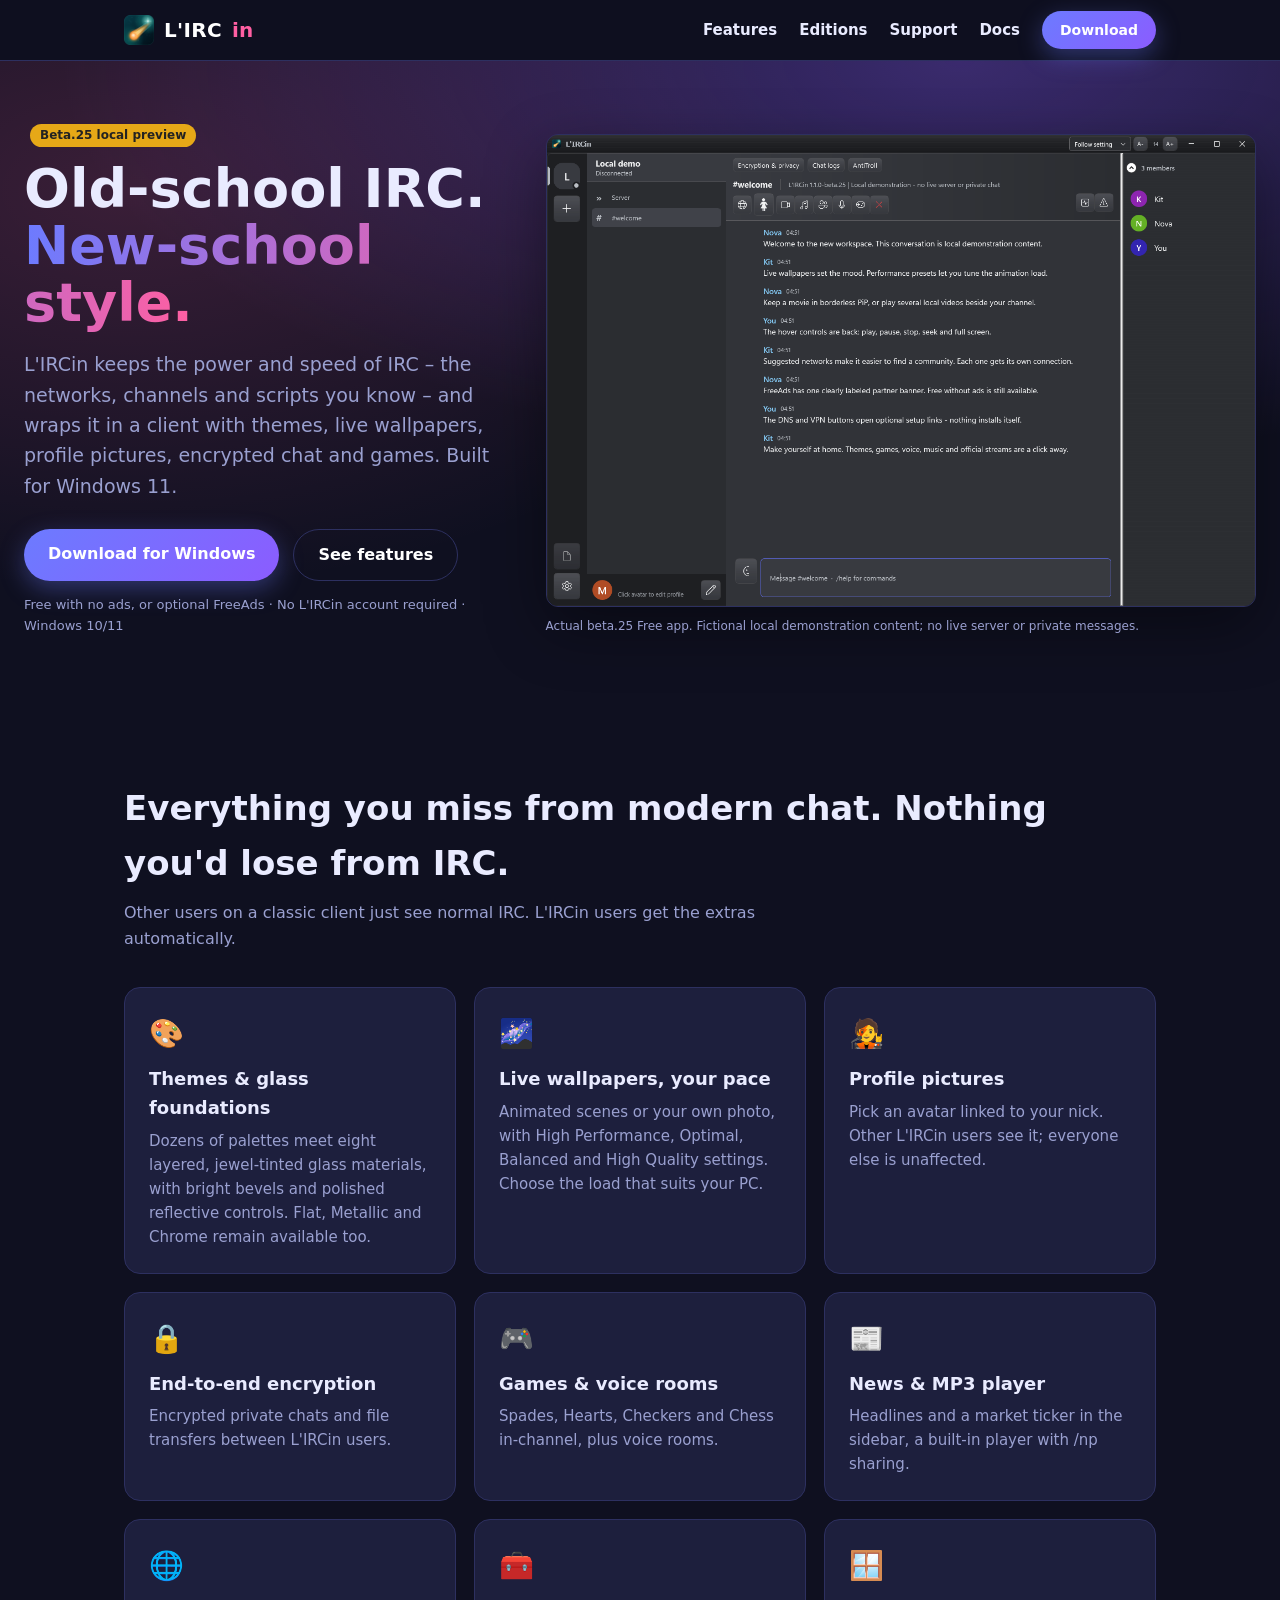
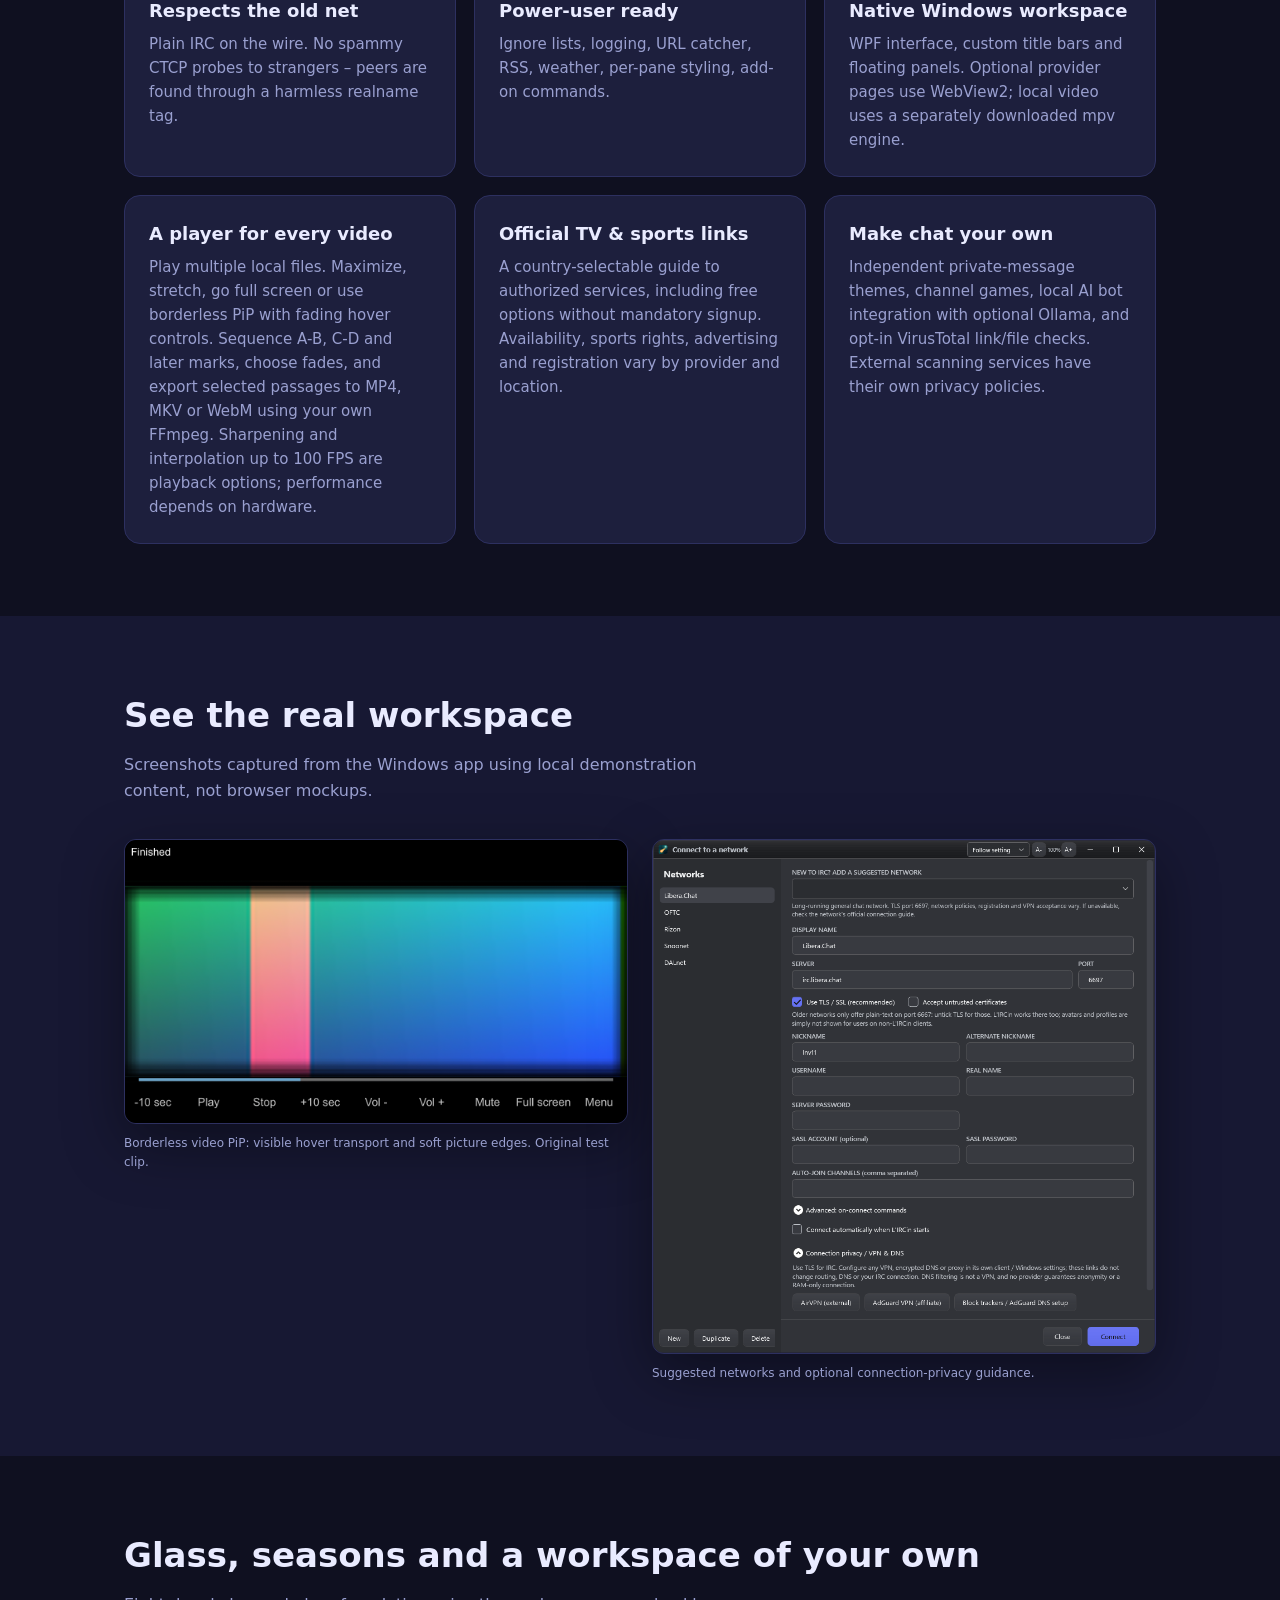
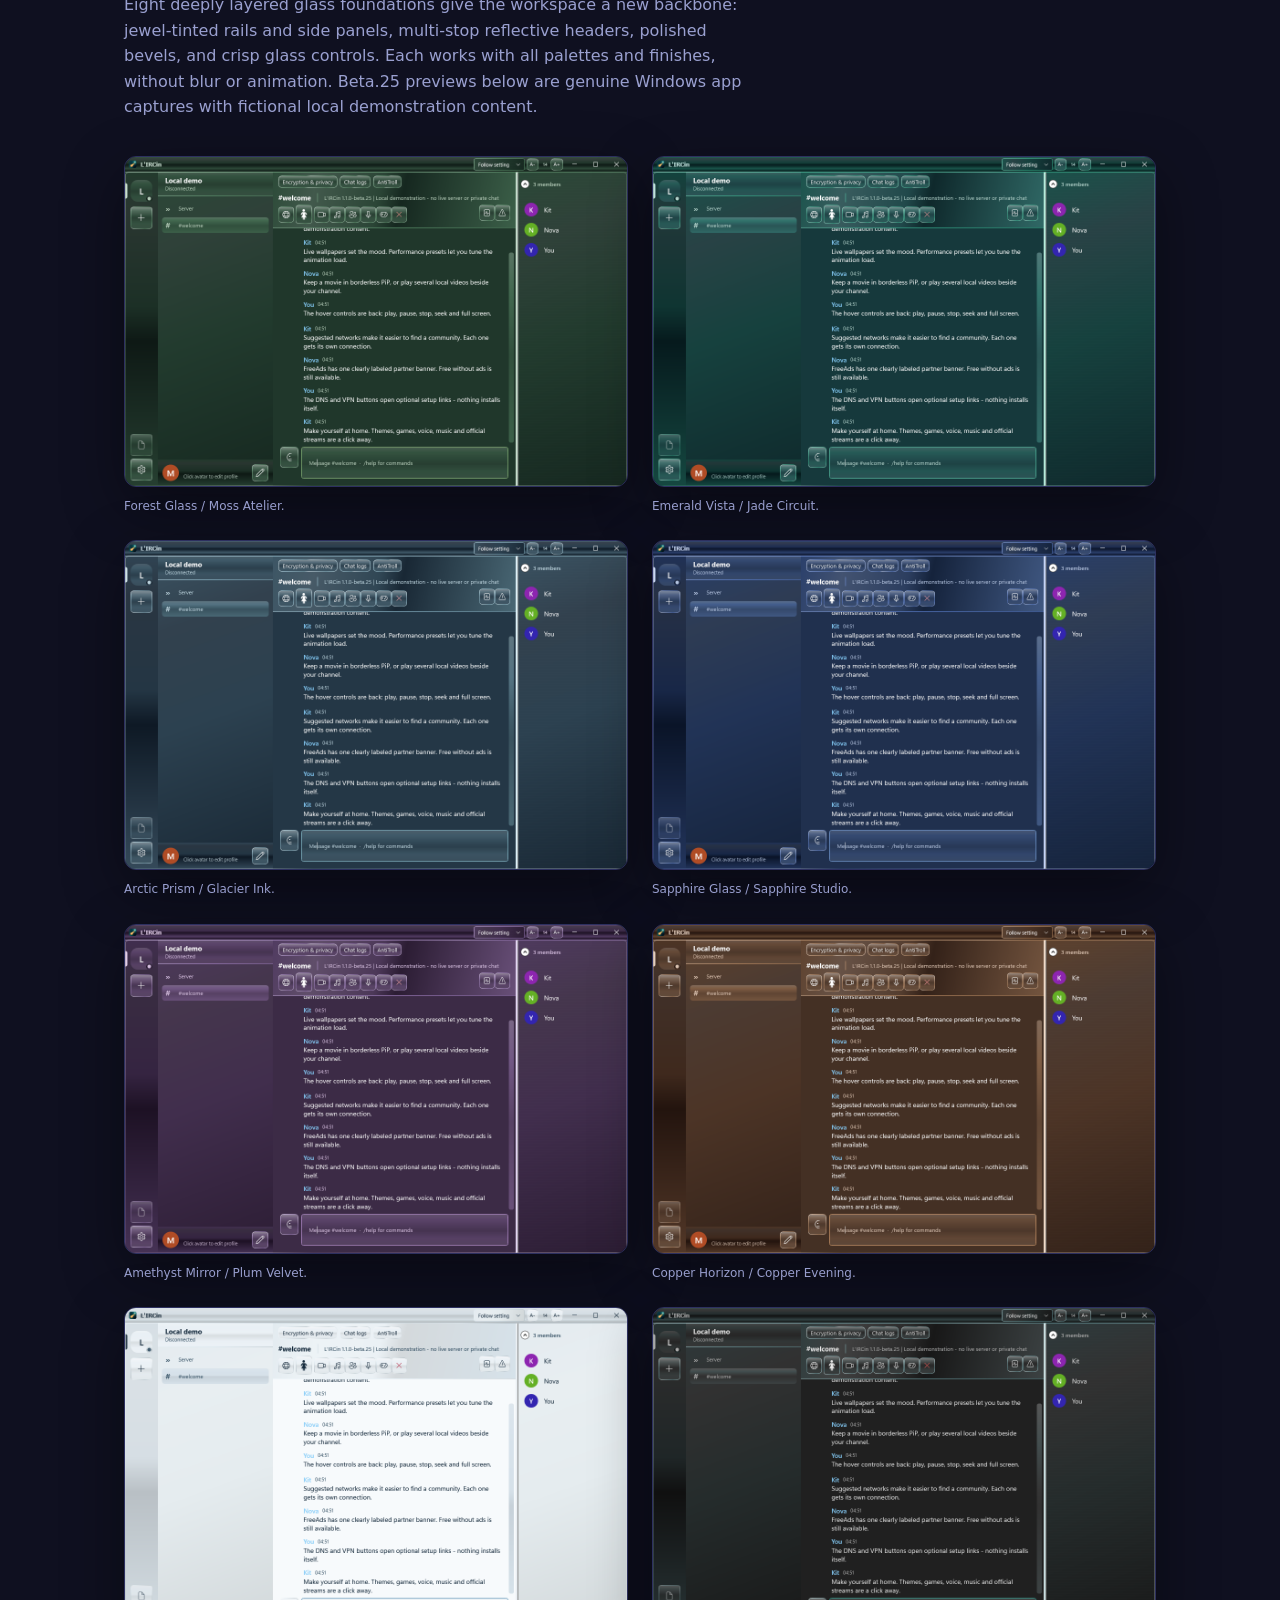
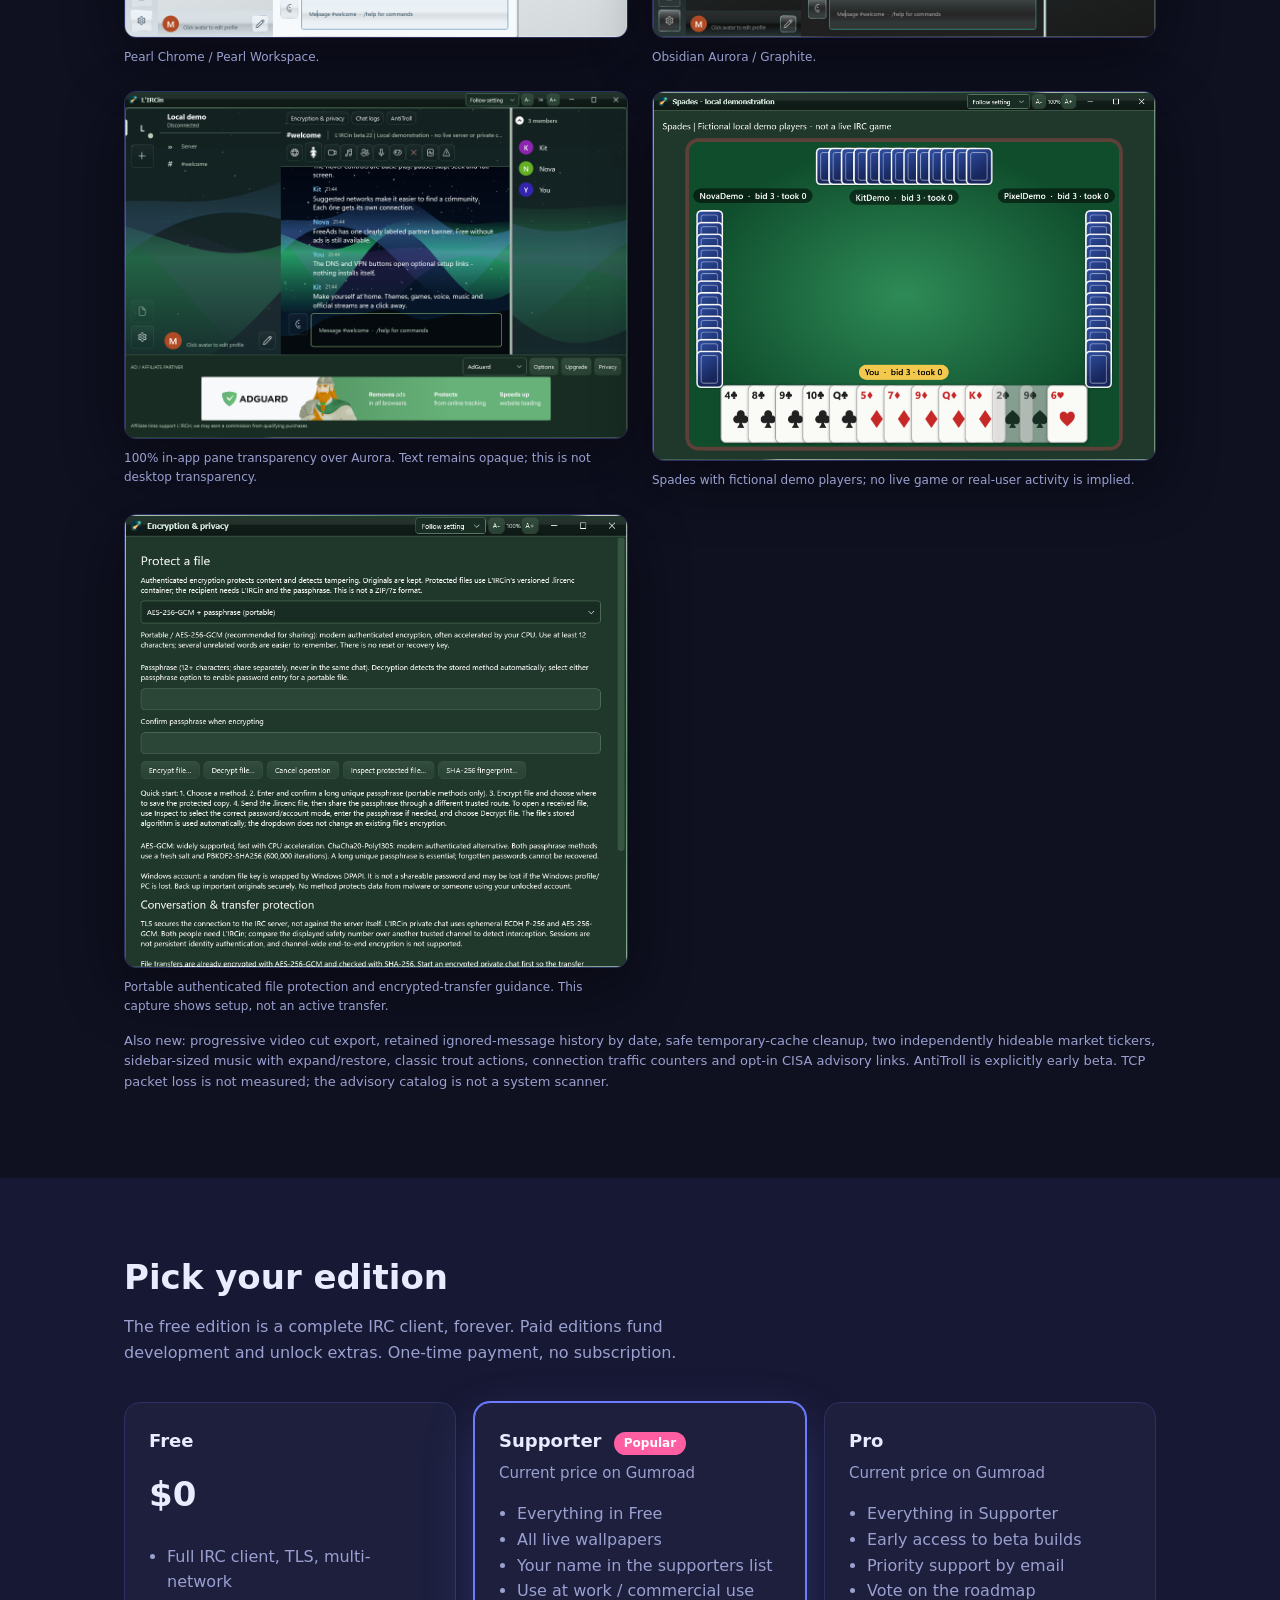
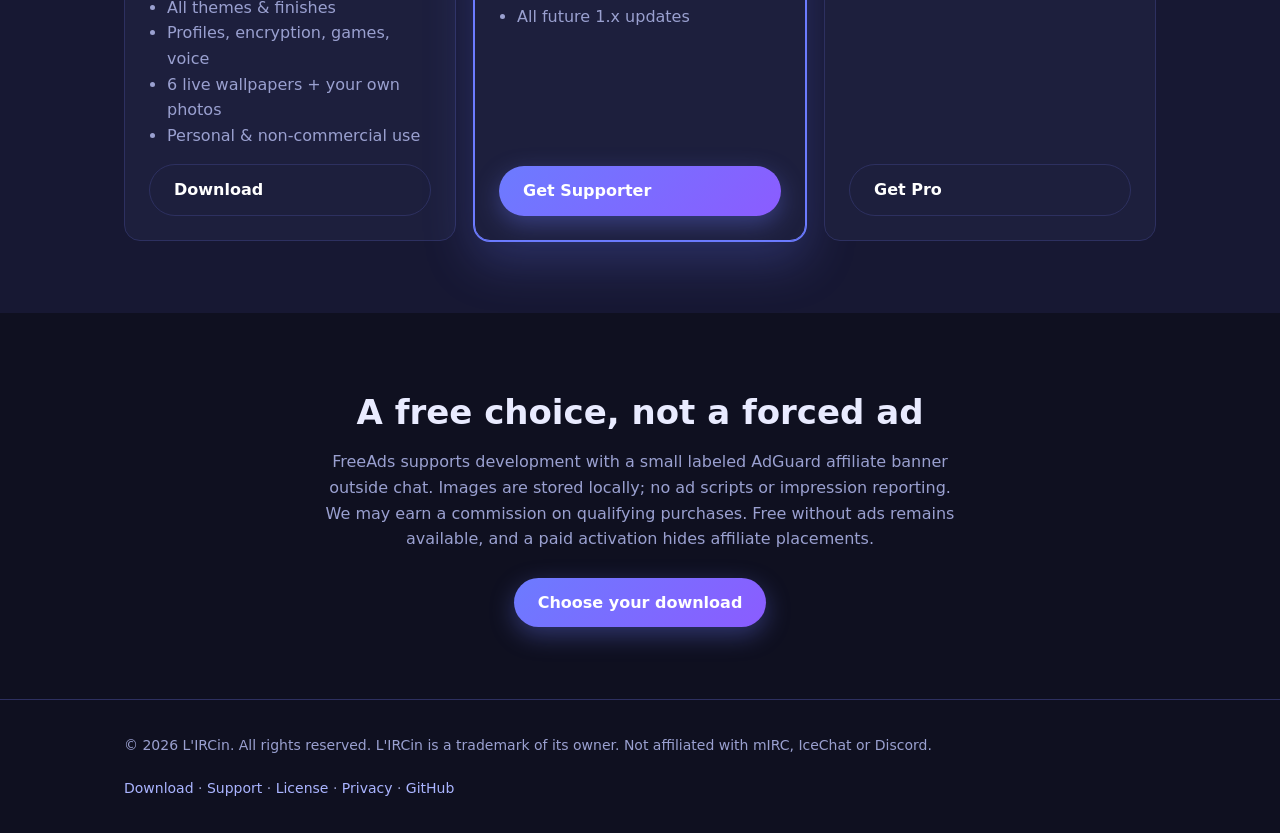
==== index.html @ 7223e853 "Refresh LIRCin website for beta.25 Co-authored-by: Copilot App <223556219+Copilot@users.noreply.gith" ====
<!doctype html><html lang="en"><head><meta charset="utf-8"><meta name="viewport" content="width=device-width,initial-scale=1">
<title>L'IRCin – The IRC client that feels like 2026</title>
<meta name="description" content="L'IRCin is a modern Windows IRC client: themes, live wallpapers, profile pictures, encrypted chat and games – still speaks classic IRC.">
<link rel="icon" href="favicon.ico"><link rel="stylesheet" href="assets/style.css"><script src="assets/config.js"></script></head><body>
<header class="hero"><div class="wrap"><div>
<span class="pill beta">Beta.25 local preview</span>
<h1 style="margin-top:14px">Old-school IRC.<br><em>New-school style.</em></h1>
<p class="lead">L'IRCin keeps the power and speed of IRC – the networks, channels and scripts you know – and wraps it in a client with themes, live wallpapers, profile pictures, encrypted chat and games. Built for Windows 11.</p>
<div class="row"><a class="btn" href="download.html">Download for Windows</a><a class="btn alt" href="#features">See features</a></div>
<p class="note">Free with no ads, or optional FreeAds · No L'IRCin account required · Windows 10/11</p></div>
<figure class="showcase"><a href="assets/screenshots/glass-beta25/workspace.png"><img src="assets/screenshots/glass-beta25/workspace.png" alt="Actual beta.25 L'IRCin window with the Forest Glass foundation and fictional local demonstration chat" width="1280" height="850"></a><figcaption>Actual beta.25 Free app. Fictional local demonstration content; no live server or private messages.</figcaption></figure></div></header>

<section id="features"><div class="wrap"><h2>Everything you miss from modern chat. Nothing you'd lose from IRC.</h2>
<p class="sub">Other users on a classic client just see normal IRC. L'IRCin users get the extras automatically.</p>
<div class="grid">
<div class="card"><div class="ic">🎨</div><h3>Themes &amp; glass foundations</h3><p>Dozens of palettes meet eight layered, jewel-tinted glass materials, with bright bevels and polished reflective controls. Flat, Metallic and Chrome remain available too.</p></div>
<div class="card"><div class="ic">🌌</div><h3>Live wallpapers, your pace</h3><p>Animated scenes or your own photo, with High Performance, Optimal, Balanced and High Quality settings. Choose the load that suits your PC.</p></div>
<div class="card"><div class="ic">🧑‍🎤</div><h3>Profile pictures</h3><p>Pick an avatar linked to your nick. Other L'IRCin users see it; everyone else is unaffected.</p></div>
<div class="card"><div class="ic">🔒</div><h3>End-to-end encryption</h3><p>Encrypted private chats and file transfers between L'IRCin users.</p></div>
<div class="card"><div class="ic">🎮</div><h3>Games &amp; voice rooms</h3><p>Spades, Hearts, Checkers and Chess in-channel, plus voice rooms.</p></div>
<div class="card"><div class="ic">📰</div><h3>News &amp; MP3 player</h3><p>Headlines and a market ticker in the sidebar, a built-in player with /np sharing.</p></div>
<div class="card"><div class="ic">🌐</div><h3>Respects the old net</h3><p>Plain IRC on the wire. No spammy CTCP probes to strangers – peers are found through a harmless realname tag.</p></div>
<div class="card"><div class="ic">🧰</div><h3>Power-user ready</h3><p>Ignore lists, logging, URL catcher, RSS, weather, per-pane styling, add-on commands.</p></div>
<div class="card"><div class="ic">🪟</div><h3>Native Windows workspace</h3><p>WPF interface, custom title bars and floating panels. Optional provider pages use WebView2; local video uses a separately downloaded mpv engine.</p></div>
<div class="card"><h3>A player for every video</h3><p>Play multiple local files. Maximize, stretch, go full screen or use borderless PiP with fading hover controls. Sequence A-B, C-D and later marks, choose fades, and export selected passages to MP4, MKV or WebM using your own FFmpeg. Sharpening and interpolation up to 100 FPS are playback options; performance depends on hardware.</p></div>
<div class="card"><h3>Official TV &amp; sports links</h3><p>A country-selectable guide to authorized services, including free options without mandatory signup. Availability, sports rights, advertising and registration vary by provider and location.</p></div>
<div class="card"><h3>Make chat your own</h3><p>Independent private-message themes, channel games, local AI bot integration with optional Ollama, and opt-in VirusTotal link/file checks. External scanning services have their own privacy policies.</p></div></div></div></section>

<section class="alt"><div class="wrap"><h2>See the real workspace</h2><p class="sub">Screenshots captured from the Windows app using local demonstration content, not browser mockups.</p><div class="gallery">
<figure class="showcase"><a href="assets/screenshots/video-pip.png"><img src="assets/screenshots/video-pip.png" alt="Actual borderless video player with fading playback controls over an original test clip" loading="lazy"></a><figcaption>Borderless video PiP: visible hover transport and soft picture edges. Original test clip.</figcaption></figure>
<figure class="showcase"><a href="assets/screenshots/connections.png"><img src="assets/screenshots/connections.png" alt="Actual connection dialog with suggested IRC networks and optional VPN and DNS setup links" loading="lazy"></a><figcaption>Suggested networks and optional connection-privacy guidance.</figcaption></figure>
</div></div></section>

<section><div class="wrap"><h2>Glass, seasons and a workspace of your own</h2>
<p class="sub">Eight deeply layered glass foundations give the workspace a new backbone: jewel-tinted rails and side panels, multi-stop reflective headers, polished bevels, and crisp glass controls. Each works with all palettes and finishes, without blur or animation. Beta.25 previews below are genuine Windows app captures with fictional local demonstration content.</p>
<div class="gallery">
<figure class="showcase"><a href="assets/screenshots/glass-beta25/glass-foundation-1.png"><img src="assets/screenshots/glass-beta25/glass-foundation-1.png" alt="Forest Glass with Moss Atelier colors and crisp reflective layers" loading="lazy"></a><figcaption>Forest Glass / Moss Atelier.</figcaption></figure>
<figure class="showcase"><a href="assets/screenshots/glass-beta25/glass-foundation-2.png"><img src="assets/screenshots/glass-beta25/glass-foundation-2.png" alt="Emerald Vista with Jade Circuit colors and bright glass trim" loading="lazy"></a><figcaption>Emerald Vista / Jade Circuit.</figcaption></figure>
<figure class="showcase"><a href="assets/screenshots/glass-beta25/glass-foundation-3.png"><img src="assets/screenshots/glass-beta25/glass-foundation-3.png" alt="Arctic Prism with Glacier Ink colors and frosted surfaces" loading="lazy"></a><figcaption>Arctic Prism / Glacier Ink.</figcaption></figure>
<figure class="showcase"><a href="assets/screenshots/glass-beta25/glass-foundation-4.png"><img src="assets/screenshots/glass-beta25/glass-foundation-4.png" alt="Sapphire Glass with Sapphire Studio colors and reflective edges" loading="lazy"></a><figcaption>Sapphire Glass / Sapphire Studio.</figcaption></figure>
<figure class="showcase"><a href="assets/screenshots/glass-beta25/glass-foundation-5.png"><img src="assets/screenshots/glass-beta25/glass-foundation-5.png" alt="Amethyst Mirror with Plum Velvet colors and beveled controls" loading="lazy"></a><figcaption>Amethyst Mirror / Plum Velvet.</figcaption></figure>
<figure class="showcase"><a href="assets/screenshots/glass-beta25/glass-foundation-6.png"><img src="assets/screenshots/glass-beta25/glass-foundation-6.png" alt="Copper Horizon with Copper Evening colors and polished panels" loading="lazy"></a><figcaption>Copper Horizon / Copper Evening.</figcaption></figure>
<figure class="showcase"><a href="assets/screenshots/glass-beta25/glass-foundation-7.png"><img src="assets/screenshots/glass-beta25/glass-foundation-7.png" alt="Pearl Chrome with Pearl Workspace colors and glass highlights" loading="lazy"></a><figcaption>Pearl Chrome / Pearl Workspace.</figcaption></figure>
<figure class="showcase"><a href="assets/screenshots/glass-beta25/glass-foundation-8.png"><img src="assets/screenshots/glass-beta25/glass-foundation-8.png" alt="Obsidian Aurora with Graphite colors and luminous edges" loading="lazy"></a><figcaption>Obsidian Aurora / Graphite.</figcaption></figure>
<figure class="showcase"><a href="assets/screenshots/beta23/transparent-wallpaper.png"><img src="assets/screenshots/beta23/transparent-wallpaper.png" alt="Maximum pane transparency showing live aurora wallpaper behind readable chat and member lists" loading="lazy"></a><figcaption>100% in-app pane transparency over Aurora. Text remains opaque; this is not desktop transparency.</figcaption></figure>
<figure class="showcase"><a href="assets/screenshots/beta23/spades-demo.png"><img src="assets/screenshots/beta23/spades-demo.png" alt="Actual Spades table with clearly labeled fictional local demo players" loading="lazy"></a><figcaption>Spades with fictional demo players; no live game or real-user activity is implied.</figcaption></figure>
<figure class="showcase"><a href="assets/screenshots/beta23/file-protection.png"><img src="assets/screenshots/beta23/file-protection.png" alt="Actual file encryption and conversation transfer protection settings" loading="lazy"></a><figcaption>Portable authenticated file protection and encrypted-transfer guidance. This capture shows setup, not an active transfer.</figcaption></figure>
</div>
<p class="note">Also new: progressive video cut export, retained ignored-message history by date, safe temporary-cache cleanup, two independently hideable market tickers, sidebar-sized music with expand/restore, classic trout actions, connection traffic counters and opt-in CISA advisory links. AntiTroll is explicitly early beta. TCP packet loss is not measured; the advisory catalog is not a system scanner.</p>
</div></section>

<section id="editions" class="alt"><div class="wrap"><h2>Pick your edition</h2>
<p class="sub">The free edition is a complete IRC client, forever. Paid editions fund development and unlock extras. One-time payment, no subscription.</p>
<div class="tiers">
<div class="card tier"><h3>Free</h3><div class="price">$0</div><ul><li>Full IRC client, TLS, multi-network</li><li>All themes &amp; finishes</li><li>Profiles, encryption, games, voice</li><li>6 live wallpapers + your own photos</li><li>Personal &amp; non-commercial use</li></ul><a class="btn alt" href="download.html">Download</a></div>
<div class="card tier hot"><h3>Supporter <span class="pill">Popular</span></h3><p>Current price on Gumroad</p><ul><li>Everything in Free</li><li>All live wallpapers</li><li>Your name in the supporters list</li><li>Use at work / commercial use</li><li>All future 1.x updates</li></ul><a class="btn" data-link="supporter" href="https://quasarlabs3.gumroad.com/l/wbwyl">Get Supporter</a></div>
<div class="card tier"><h3>Pro</h3><p>Current price on Gumroad</p><ul><li>Everything in Supporter</li><li>Early access to beta builds</li><li>Priority support by email</li><li>Vote on the roadmap</li></ul><a class="btn alt" data-link="pro" href="https://quasarlabs3.gumroad.com/l/rgxxc">Get Pro</a></div></div></div></section>

<section><div class="wrap" style="text-align:center"><h2>A free choice, not a forced ad</h2><p class="sub" style="margin:0 auto 26px">FreeAds supports development with a small labeled AdGuard affiliate banner outside chat. Images are stored locally; no ad scripts or impression reporting. We may earn a commission on qualifying purchases. Free without ads remains available, and a paid activation hides affiliate placements.</p><a class="btn" href="download.html">Choose your download</a></div></section>
<script src="assets/site.js"></script></body></html>
---- assets/style.css ----
:root{--bg:#0f1020;--bg2:#171833;--card:#1d1f3d;--line:#2d3060;--tx:#e9ebff;--mut:#9aa0d0;--acc:#6c7bff;--acc2:#ff5fa2;--ok:#3ddc97}
*{box-sizing:border-box}html{scroll-behavior:smooth}
body{margin:0;background:var(--bg);color:var(--tx);font:16px/1.6 "Segoe UI",Tahoma,system-ui,sans-serif}
a{color:#aab4ff;text-decoration:none}a:hover{text-decoration:underline}
.wrap{max-width:1080px;margin:0 auto;padding:0 24px}
nav{position:sticky;top:0;z-index:9;background:rgba(15,16,32,.85);backdrop-filter:blur(10px);border-bottom:1px solid var(--line)}
nav .wrap{display:flex;align-items:center;gap:22px;height:60px}
.logo{font-weight:800;font-size:20px;color:#fff;letter-spacing:.3px}.logo b{color:var(--acc2)}
nav .sp{flex:1}nav a.l{color:var(--tx);font-weight:600;font-size:15px}
.btn{display:inline-block;background:linear-gradient(135deg,var(--acc),#8b5cff);color:#fff!important;font-weight:700;padding:12px 24px;border-radius:999px;border:0;box-shadow:0 8px 24px rgba(108,123,255,.35);cursor:pointer;transition:.15s}
.btn:hover{transform:translateY(-2px);text-decoration:none}
.btn.alt{background:transparent;border:1.5px solid var(--line);box-shadow:none}
.btn.sm{padding:8px 18px;font-size:14px}
.hero{padding:90px 0 70px;background:radial-gradient(900px 400px at 75% 0,rgba(139,92,255,.35),transparent),radial-gradient(700px 400px at 10% 20%,rgba(255,95,162,.18),transparent)}
.hero .wrap{display:grid;grid-template-columns:1.05fr 1fr;gap:48px;align-items:center}
h1{font-size:54px;line-height:1.05;margin:0 0 18px;font-weight:900}h1 em{font-style:normal;background:linear-gradient(90deg,var(--acc),var(--acc2));-webkit-background-clip:text;background-clip:text;color:transparent}
.lead{font-size:19px;color:var(--mut);margin:0 0 28px}.row{display:flex;gap:14px;flex-wrap:wrap}
.note{font-size:13px;color:var(--mut);margin-top:14px}
.mock{border-radius:12px;overflow:hidden;border:1px solid var(--line);background:var(--bg2);box-shadow:0 30px 80px rgba(0,0,0,.55);font-size:13px}
.mock .tb{height:30px;background:#242759;display:flex;align-items:center;padding:0 12px;font-family:Tahoma,sans-serif;font-size:12px;gap:8px}
.mock .tb i{margin-left:auto;letter-spacing:10px;color:var(--mut);font-style:normal}
.mock .body{display:grid;grid-template-columns:50px 120px 1fr 90px;height:270px}
.mock .rail{background:#12132b;display:flex;flex-direction:column;gap:8px;align-items:center;padding-top:10px}
.mock .rail span{width:30px;height:30px;border-radius:50%;background:var(--acc)}.mock .rail span:nth-child(2){background:var(--acc2)}.mock .rail span:nth-child(3){background:var(--ok)}
.mock .side{background:#181a38;padding:10px;color:var(--mut);line-height:1.9}.mock .side b{color:#fff}
.mock .chat{padding:12px;background:linear-gradient(160deg,#141538,#2a1d55 60%,#3b1d4b)}
.mock .chat p{margin:0 0 7px}.n1{color:#7fd0ff}.n2{color:#ff9bd0}.n3{color:#8dffb8}
.mock .mem{background:#181a38;padding:10px;color:var(--mut);line-height:1.9;border-left:1px solid var(--line)}
section{padding:72px 0}section.alt{background:var(--bg2)}
h2{font-size:34px;margin:0 0 10px;font-weight:800}.sub{color:var(--mut);margin:0 0 36px;max-width:640px}
.grid{display:grid;grid-template-columns:repeat(3,1fr);gap:18px}
.card{background:var(--card);border:1px solid var(--line);border-radius:16px;padding:24px}
.card h3{margin:0 0 6px;font-size:18px}.card p{margin:0;color:var(--mut);font-size:15px}.ic{font-size:28px;margin-bottom:8px}
.tiers{display:grid;grid-template-columns:repeat(3,1fr);gap:18px;align-items:stretch}
.tier{display:flex;flex-direction:column}.tier .price{font-size:34px;font-weight:900;margin:6px 0}.tier ul{padding-left:18px;color:var(--mut);flex:1}
.tier.hot{border-color:var(--acc);box-shadow:0 0 0 1px var(--acc),0 20px 50px rgba(108,123,255,.25)}
.pill{display:inline-block;font-size:12px;font-weight:700;padding:2px 10px;border-radius:99px;background:var(--acc2);color:#fff;margin-left:6px}
.pill.beta{background:#e6a817;color:#222}
.rel{display:flex;gap:16px;align-items:center;justify-content:space-between;background:var(--card);border:1px solid var(--line);border-radius:14px;padding:18px 22px;margin-bottom:12px;flex-wrap:wrap}
.rel small{color:var(--mut)}
code,pre{background:#0b0c1c;border:1px solid var(--line);border-radius:8px;padding:2px 7px;font-family:Consolas,monospace;font-size:14px}
pre{padding:14px;overflow:auto}
footer{border-top:1px solid var(--line);padding:34px 0;color:var(--mut);font-size:14px}
footer .wrap{display:flex;justify-content:space-between;gap:20px;flex-wrap:wrap}
.page{padding:60px 0}.page h1{font-size:40px}.page h3{margin-top:30px}
table{border-collapse:collapse;width:100%}td,th{border-bottom:1px solid var(--line);padding:10px;text-align:left}th{color:var(--mut)}
@media(max-width:820px){.hero .wrap,.grid,.tiers{grid-template-columns:1fr}h1{font-size:38px}nav a.l{display:none}}
.logo{display:flex;align-items:center;gap:10px}.logo img{width:30px;height:30px}
.showcase{margin:0;min-width:0}.showcase img{display:block;width:100%;height:auto;border-radius:12px;border:1px solid var(--line);box-shadow:0 20px 60px #0006}.showcase figcaption{font-size:12px;color:var(--mut);margin-top:10px}.gallery{display:grid;grid-template-columns:1fr 1fr;gap:24px}.hero .wrap{grid-template-columns:.8fr 1.2fr;max-width:1440px}.hero{padding:60px 0}.showcase a:hover img{border-color:var(--acc)}
@media(max-width:820px){.hero .wrap,.gallery{grid-template-columns:1fr}}
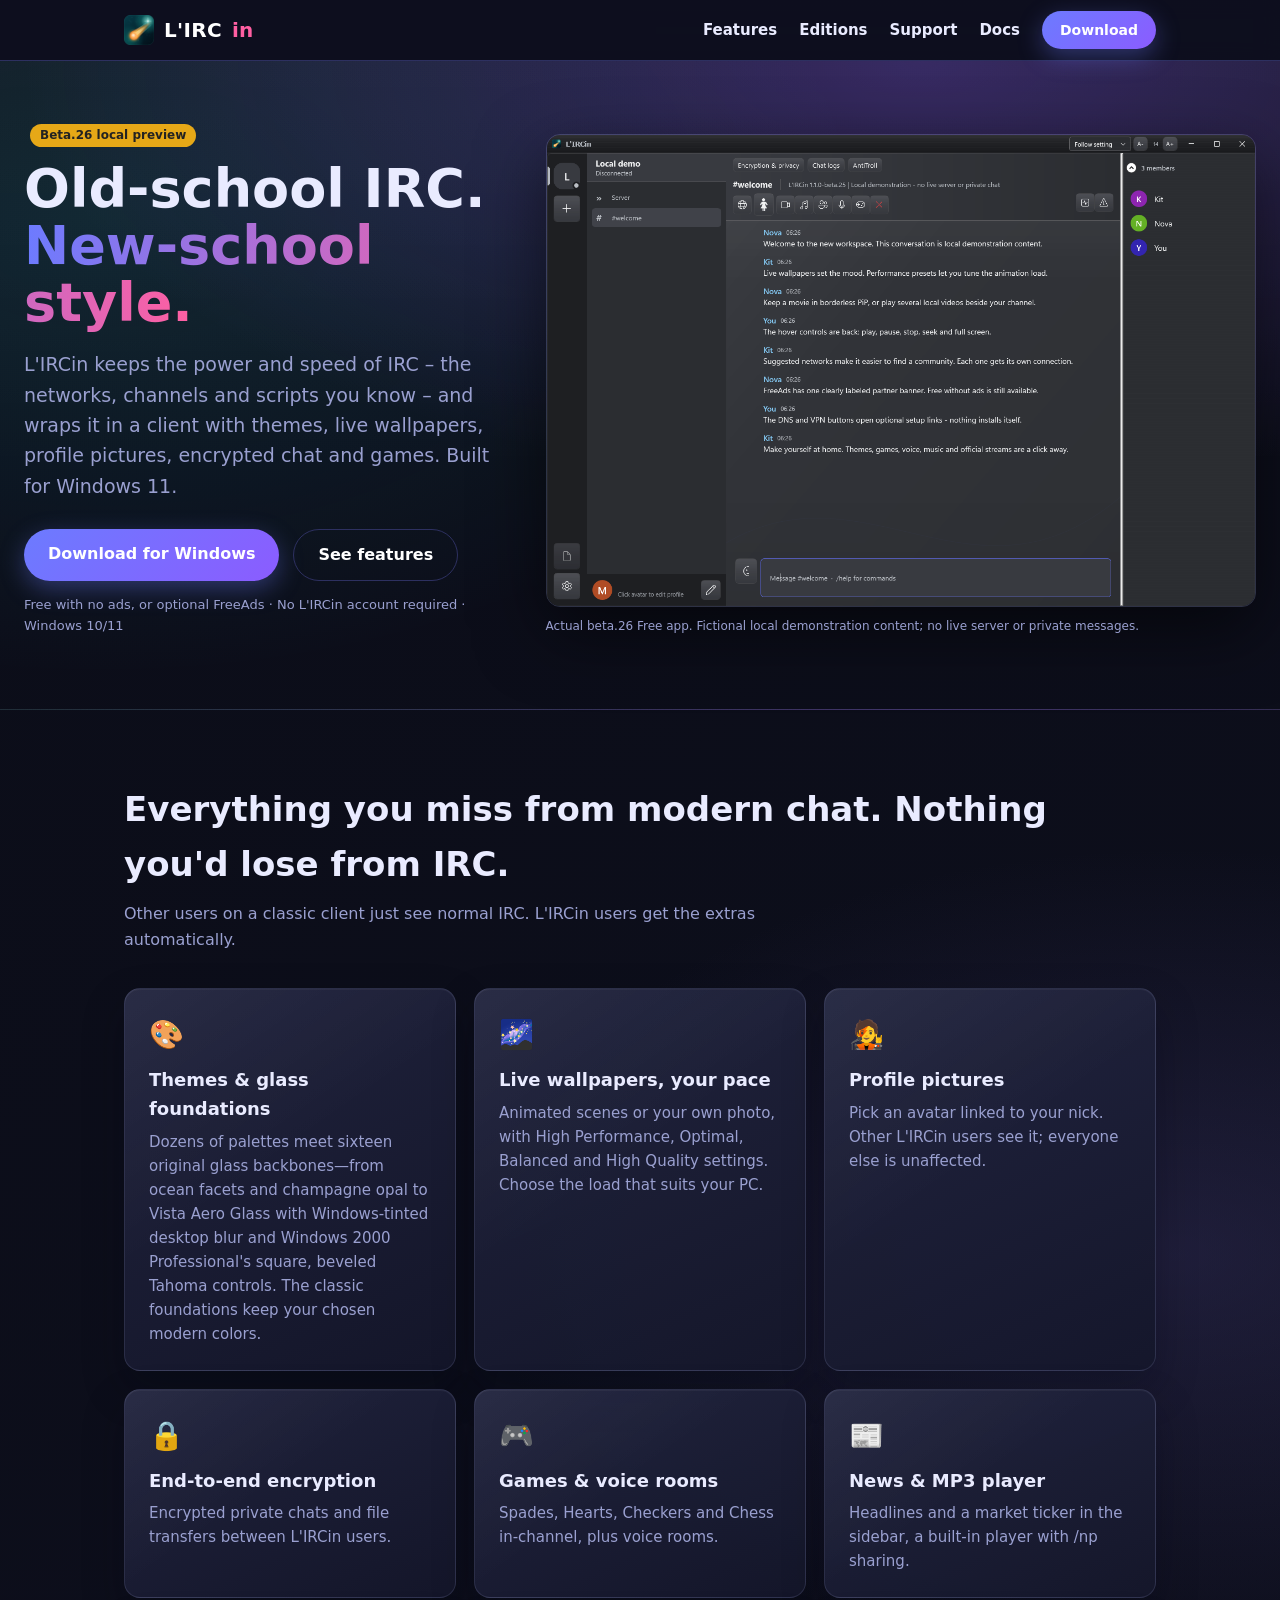
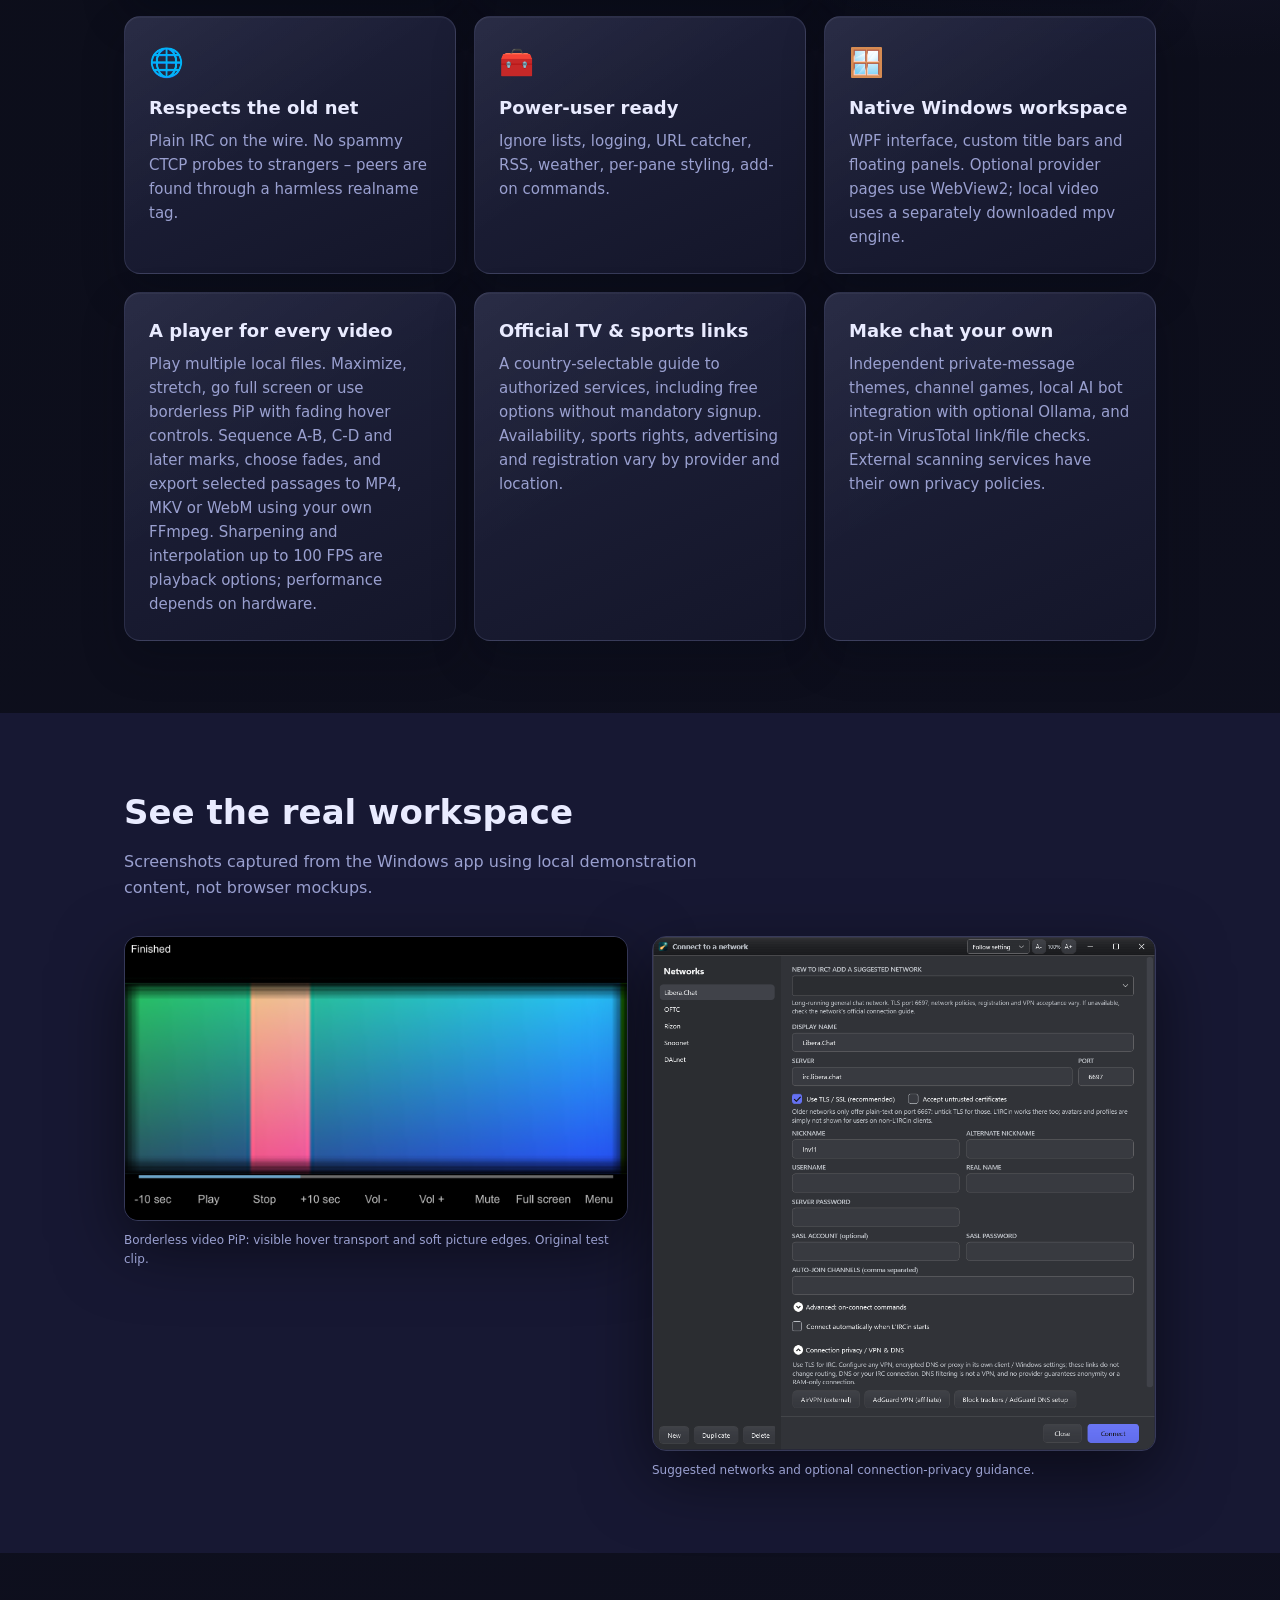
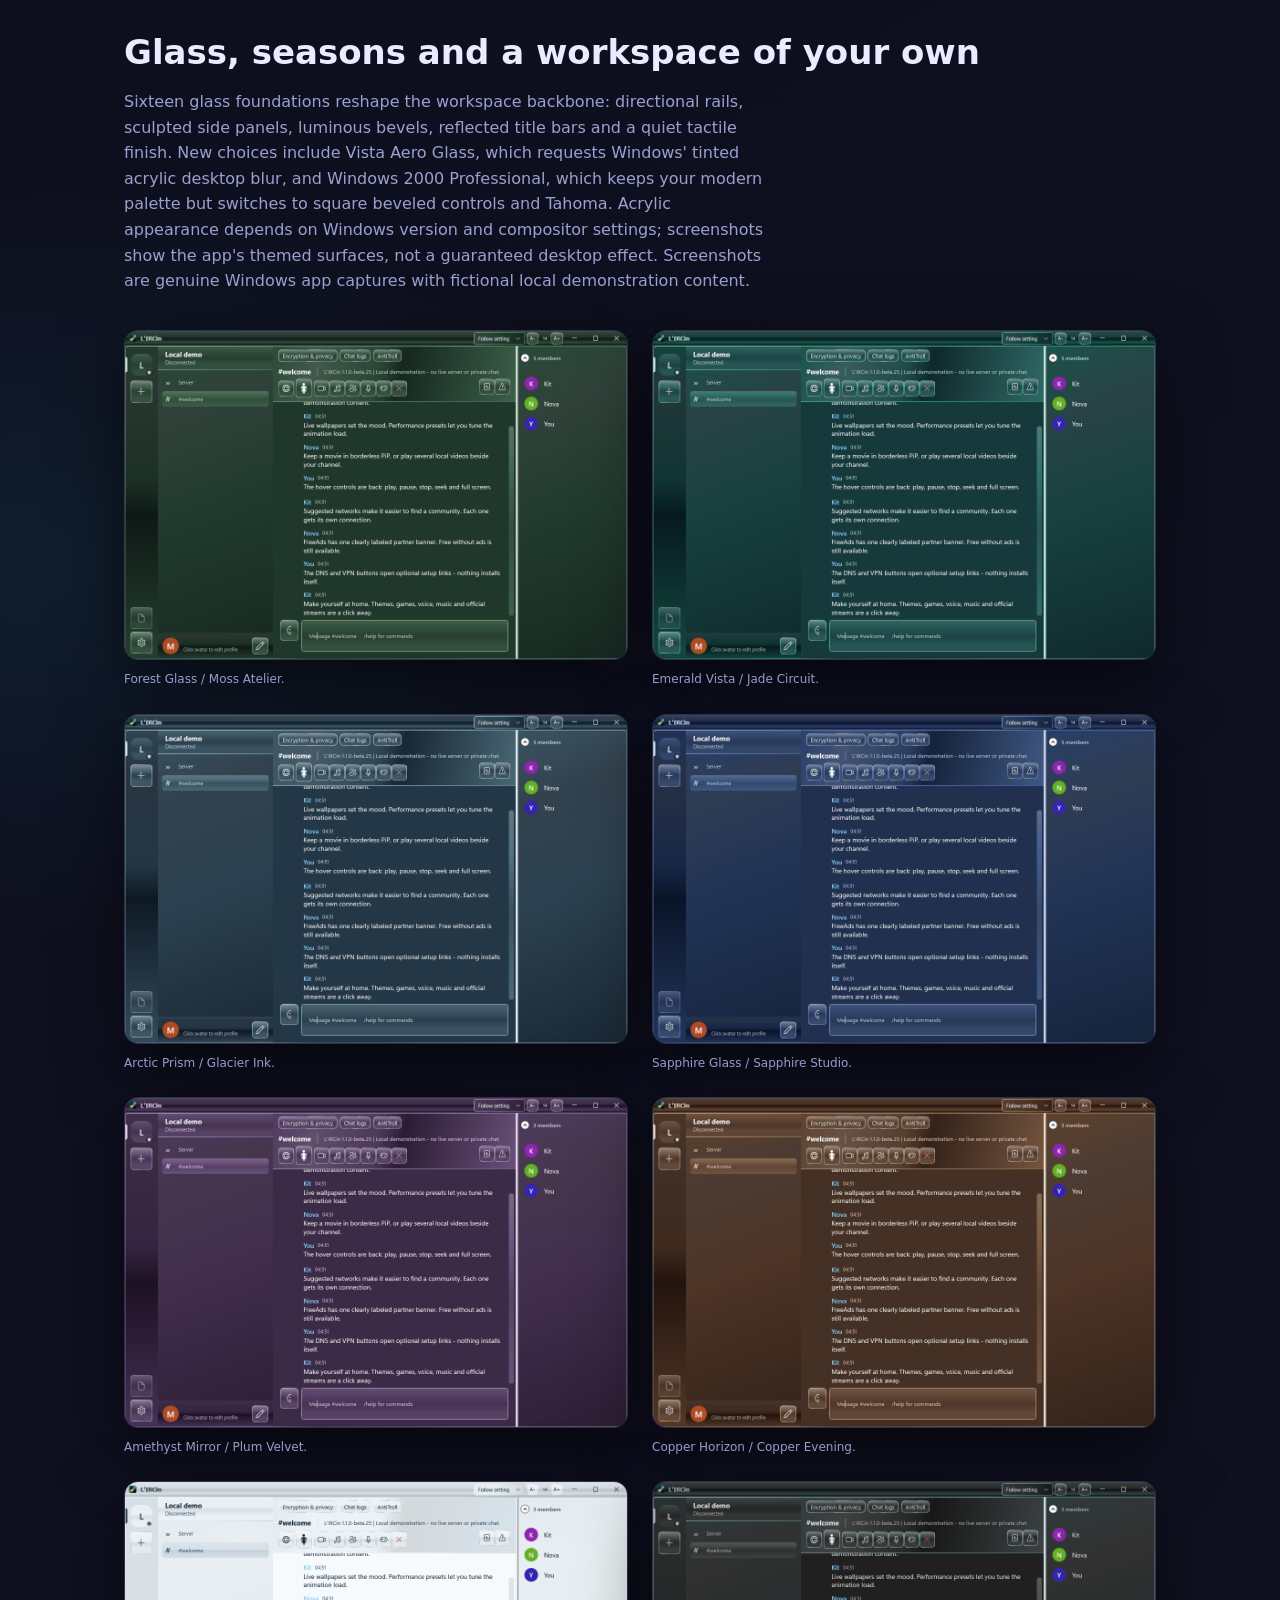
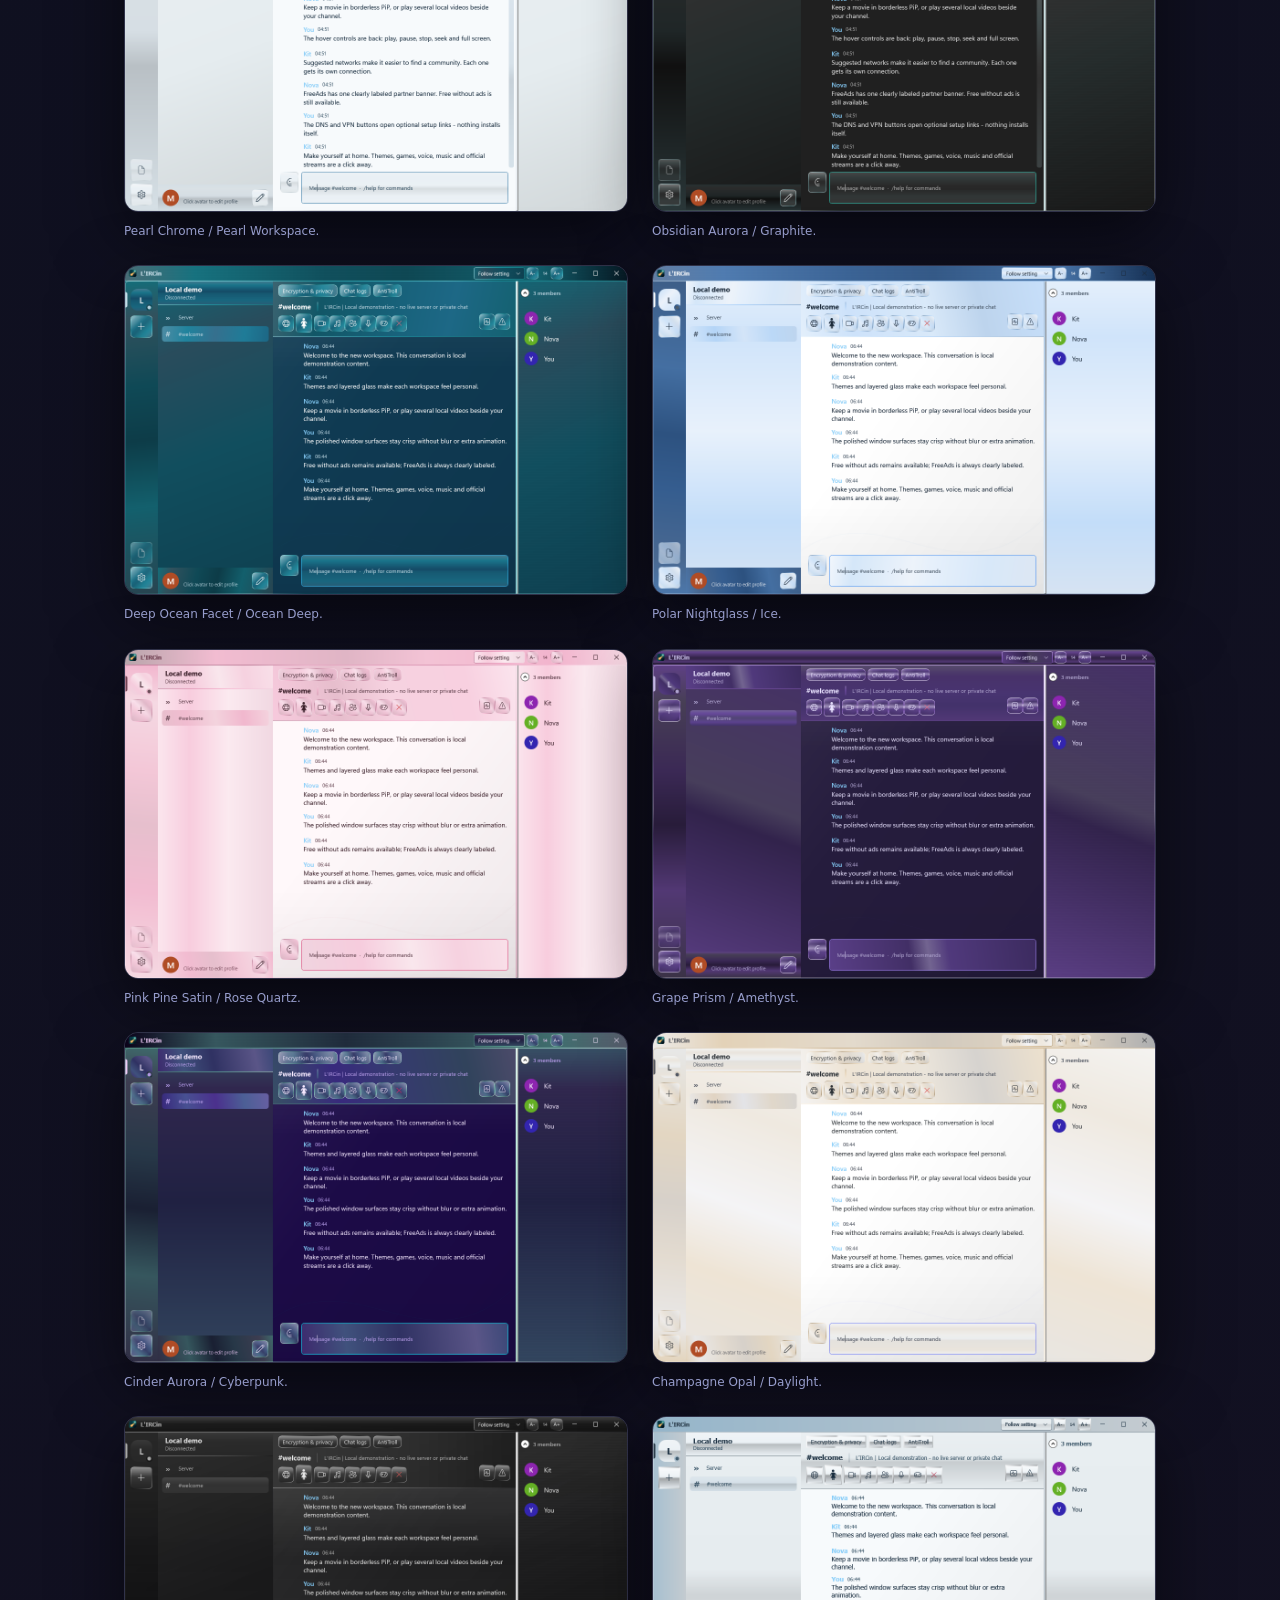
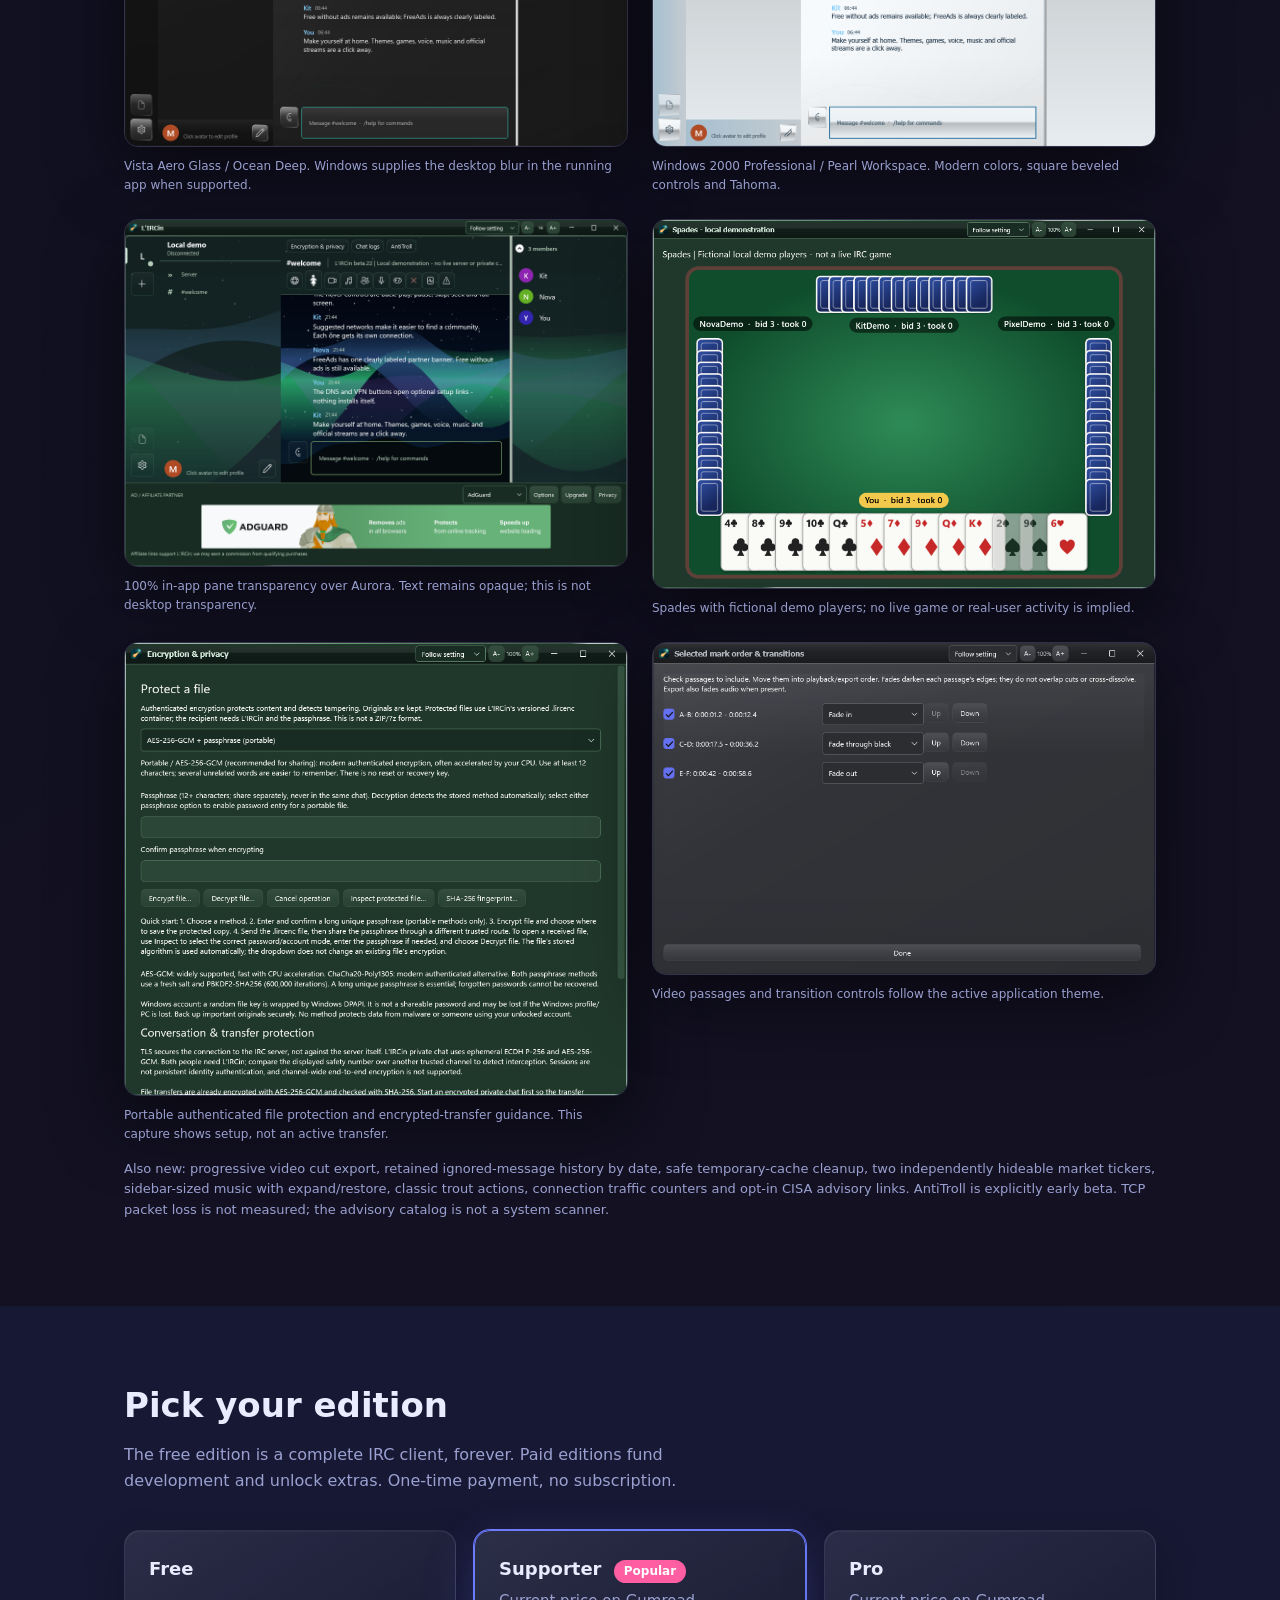
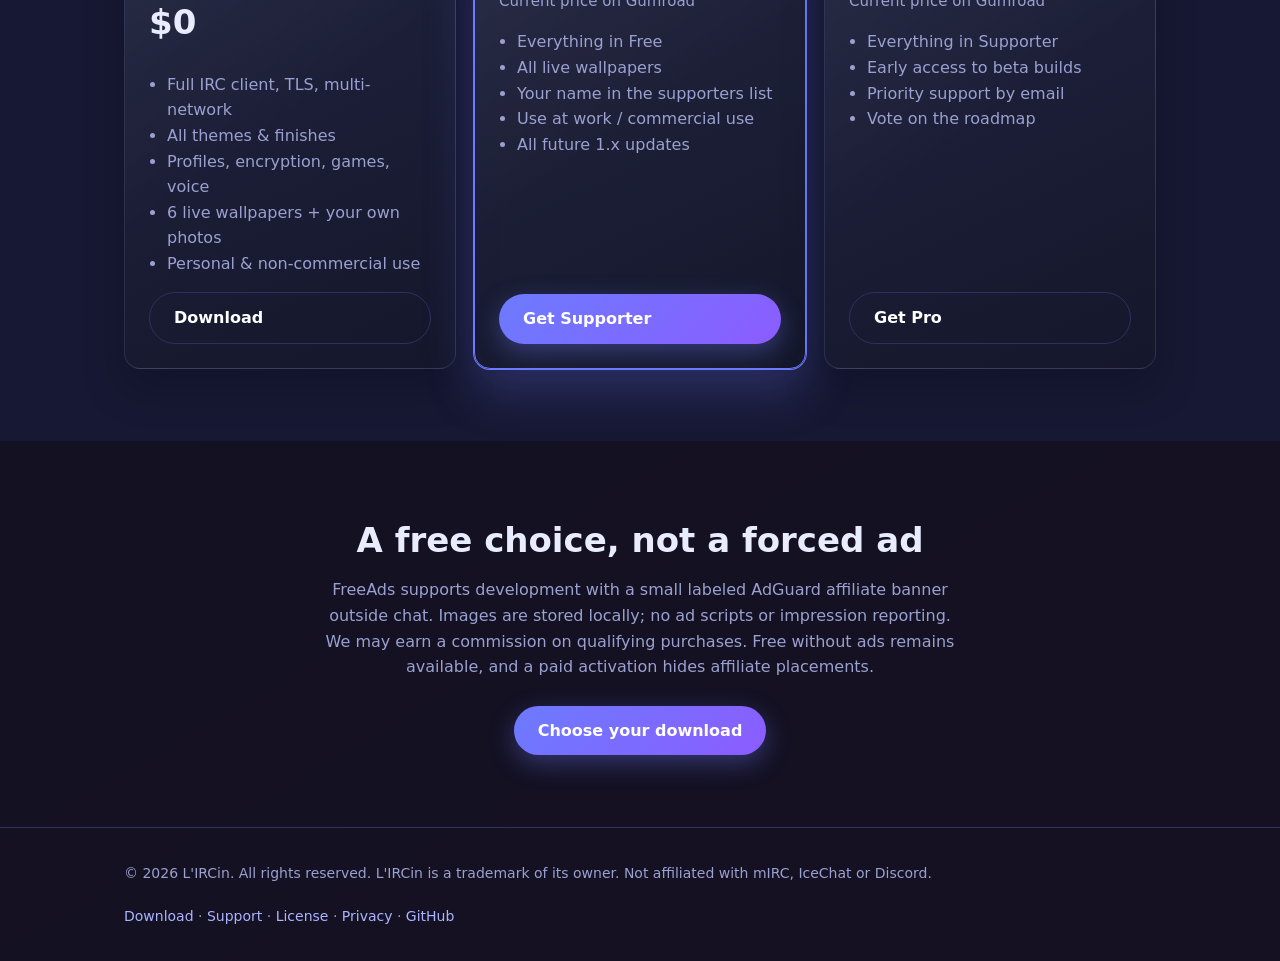
==== commit 280b6fb2: "Show beta.26 Glass themes and edition downloads Co-authored-by: Copilot App <223556219+Copilot@users" ====
--- a/index.html
+++ b/index.html
@@ -3,17 +3,17 @@
 <meta name="description" content="L'IRCin is a modern Windows IRC client: themes, live wallpapers, profile pictures, encrypted chat and games – still speaks classic IRC.">
 <link rel="icon" href="favicon.ico"><link rel="stylesheet" href="assets/style.css"><script src="assets/config.js"></script></head><body>
 <header class="hero"><div class="wrap"><div>
-<span class="pill beta">Beta.25 local preview</span>
+<span class="pill beta">Beta.26 local preview</span>
 <h1 style="margin-top:14px">Old-school IRC.<br><em>New-school style.</em></h1>
 <p class="lead">L'IRCin keeps the power and speed of IRC – the networks, channels and scripts you know – and wraps it in a client with themes, live wallpapers, profile pictures, encrypted chat and games. Built for Windows 11.</p>
 <div class="row"><a class="btn" href="download.html">Download for Windows</a><a class="btn alt" href="#features">See features</a></div>
 <p class="note">Free with no ads, or optional FreeAds · No L'IRCin account required · Windows 10/11</p></div>
-<figure class="showcase"><a href="assets/screenshots/glass-beta25/workspace.png"><img src="assets/screenshots/glass-beta25/workspace.png" alt="Actual beta.25 L'IRCin window with the Forest Glass foundation and fictional local demonstration chat" width="1280" height="850"></a><figcaption>Actual beta.25 Free app. Fictional local demonstration content; no live server or private messages.</figcaption></figure></div></header>
+<figure class="showcase"><a href="assets/screenshots/glass-beta26/workspace.png"><img src="assets/screenshots/glass-beta26/workspace.png" alt="Actual beta.26 L'IRCin window with layered glass and fictional local demonstration chat" width="1100" height="720"></a><figcaption>Actual beta.26 Free app. Fictional local demonstration content; no live server or private messages.</figcaption></figure></div></header>
 
 <section id="features"><div class="wrap"><h2>Everything you miss from modern chat. Nothing you'd lose from IRC.</h2>
 <p class="sub">Other users on a classic client just see normal IRC. L'IRCin users get the extras automatically.</p>
 <div class="grid">
-<div class="card"><div class="ic">🎨</div><h3>Themes &amp; glass foundations</h3><p>Dozens of palettes meet eight layered, jewel-tinted glass materials, with bright bevels and polished reflective controls. Flat, Metallic and Chrome remain available too.</p></div>
+<div class="card"><div class="ic">🎨</div><h3>Themes &amp; glass foundations</h3><p>Dozens of palettes meet sixteen original glass backbones—from ocean facets and champagne opal to Vista Aero Glass with Windows-tinted desktop blur and Windows 2000 Professional's square, beveled Tahoma controls. The classic foundations keep your chosen modern colors.</p></div>
 <div class="card"><div class="ic">🌌</div><h3>Live wallpapers, your pace</h3><p>Animated scenes or your own photo, with High Performance, Optimal, Balanced and High Quality settings. Choose the load that suits your PC.</p></div>
 <div class="card"><div class="ic">🧑‍🎤</div><h3>Profile pictures</h3><p>Pick an avatar linked to your nick. Other L'IRCin users see it; everyone else is unaffected.</p></div>
 <div class="card"><div class="ic">🔒</div><h3>End-to-end encryption</h3><p>Encrypted private chats and file transfers between L'IRCin users.</p></div>
@@ -32,7 +32,7 @@
 </div></div></section>
 
 <section><div class="wrap"><h2>Glass, seasons and a workspace of your own</h2>
-<p class="sub">Eight deeply layered glass foundations give the workspace a new backbone: jewel-tinted rails and side panels, multi-stop reflective headers, polished bevels, and crisp glass controls. Each works with all palettes and finishes, without blur or animation. Beta.25 previews below are genuine Windows app captures with fictional local demonstration content.</p>
+<p class="sub">Sixteen glass foundations reshape the workspace backbone: directional rails, sculpted side panels, luminous bevels, reflected title bars and a quiet tactile finish. New choices include Vista Aero Glass, which requests Windows' tinted acrylic desktop blur, and Windows 2000 Professional, which keeps your modern palette but switches to square beveled controls and Tahoma. Acrylic appearance depends on Windows version and compositor settings; screenshots show the app's themed surfaces, not a guaranteed desktop effect. Screenshots are genuine Windows app captures with fictional local demonstration content.</p>
 <div class="gallery">
 <figure class="showcase"><a href="assets/screenshots/glass-beta25/glass-foundation-1.png"><img src="assets/screenshots/glass-beta25/glass-foundation-1.png" alt="Forest Glass with Moss Atelier colors and crisp reflective layers" loading="lazy"></a><figcaption>Forest Glass / Moss Atelier.</figcaption></figure>
 <figure class="showcase"><a href="assets/screenshots/glass-beta25/glass-foundation-2.png"><img src="assets/screenshots/glass-beta25/glass-foundation-2.png" alt="Emerald Vista with Jade Circuit colors and bright glass trim" loading="lazy"></a><figcaption>Emerald Vista / Jade Circuit.</figcaption></figure>
@@ -42,9 +42,18 @@
 <figure class="showcase"><a href="assets/screenshots/glass-beta25/glass-foundation-6.png"><img src="assets/screenshots/glass-beta25/glass-foundation-6.png" alt="Copper Horizon with Copper Evening colors and polished panels" loading="lazy"></a><figcaption>Copper Horizon / Copper Evening.</figcaption></figure>
 <figure class="showcase"><a href="assets/screenshots/glass-beta25/glass-foundation-7.png"><img src="assets/screenshots/glass-beta25/glass-foundation-7.png" alt="Pearl Chrome with Pearl Workspace colors and glass highlights" loading="lazy"></a><figcaption>Pearl Chrome / Pearl Workspace.</figcaption></figure>
 <figure class="showcase"><a href="assets/screenshots/glass-beta25/glass-foundation-8.png"><img src="assets/screenshots/glass-beta25/glass-foundation-8.png" alt="Obsidian Aurora with Graphite colors and luminous edges" loading="lazy"></a><figcaption>Obsidian Aurora / Graphite.</figcaption></figure>
+<figure class="showcase"><a href="assets/screenshots/glass-beta26/glass-foundation-9.png"><img src="assets/screenshots/glass-beta26/glass-foundation-9.png" alt="Deep Ocean Facet with layered cyan reflections and a directional glass backbone" loading="lazy"></a><figcaption>Deep Ocean Facet / Ocean Deep.</figcaption></figure>
+<figure class="showcase"><a href="assets/screenshots/glass-beta26/glass-foundation-10.png"><img src="assets/screenshots/glass-beta26/glass-foundation-10.png" alt="Polar Nightglass with icy highlights over a cool blue workspace" loading="lazy"></a><figcaption>Polar Nightglass / Ice.</figcaption></figure>
+<figure class="showcase"><a href="assets/screenshots/glass-beta26/glass-foundation-11.png"><img src="assets/screenshots/glass-beta26/glass-foundation-11.png" alt="Pink Pine Satin with softly refracted rose glass surfaces" loading="lazy"></a><figcaption>Pink Pine Satin / Rose Quartz.</figcaption></figure>
+<figure class="showcase"><a href="assets/screenshots/glass-beta26/glass-foundation-12.png"><img src="assets/screenshots/glass-beta26/glass-foundation-12.png" alt="Grape Prism with vivid violet reflections and a deep glass backbone" loading="lazy"></a><figcaption>Grape Prism / Amethyst.</figcaption></figure>
+<figure class="showcase"><a href="assets/screenshots/glass-beta26/glass-foundation-13.png"><img src="assets/screenshots/glass-beta26/glass-foundation-13.png" alt="Cinder Aurora with luminous jade accents and dark diagonal panels" loading="lazy"></a><figcaption>Cinder Aurora / Cyberpunk.</figcaption></figure>
+<figure class="showcase"><a href="assets/screenshots/glass-beta26/glass-foundation-14.png"><img src="assets/screenshots/glass-beta26/glass-foundation-14.png" alt="Champagne Opal with warm satin highlights and pearl-like controls" loading="lazy"></a><figcaption>Champagne Opal / Daylight.</figcaption></figure>
+<figure class="showcase"><a href="assets/screenshots/glass-beta26/glass-foundation-15.png"><img src="assets/screenshots/glass-beta26/glass-foundation-15.png" alt="Vista Aero Glass with softly tinted translucent surfaces and reflective highlights" loading="lazy"></a><figcaption>Vista Aero Glass / Ocean Deep. Windows supplies the desktop blur in the running app when supported.</figcaption></figure>
+<figure class="showcase"><a href="assets/screenshots/glass-beta26/glass-foundation-16.png"><img src="assets/screenshots/glass-beta26/glass-foundation-16.png" alt="Windows 2000 Professional glass foundation with square beveled controls and Tahoma typography" loading="lazy"></a><figcaption>Windows 2000 Professional / Pearl Workspace. Modern colors, square beveled controls and Tahoma.</figcaption></figure>
 <figure class="showcase"><a href="assets/screenshots/beta23/transparent-wallpaper.png"><img src="assets/screenshots/beta23/transparent-wallpaper.png" alt="Maximum pane transparency showing live aurora wallpaper behind readable chat and member lists" loading="lazy"></a><figcaption>100% in-app pane transparency over Aurora. Text remains opaque; this is not desktop transparency.</figcaption></figure>
 <figure class="showcase"><a href="assets/screenshots/beta23/spades-demo.png"><img src="assets/screenshots/beta23/spades-demo.png" alt="Actual Spades table with clearly labeled fictional local demo players" loading="lazy"></a><figcaption>Spades with fictional demo players; no live game or real-user activity is implied.</figcaption></figure>
 <figure class="showcase"><a href="assets/screenshots/beta23/file-protection.png"><img src="assets/screenshots/beta23/file-protection.png" alt="Actual file encryption and conversation transfer protection settings" loading="lazy"></a><figcaption>Portable authenticated file protection and encrypted-transfer guidance. This capture shows setup, not an active transfer.</figcaption></figure>
+<figure class="showcase"><a href="assets/screenshots/glass-beta26/selected-marks.png"><img src="assets/screenshots/glass-beta26/selected-marks.png" alt="Theming-aware video editor dialog showing selected passage order and transitions" loading="lazy"></a><figcaption>Video passages and transition controls follow the active application theme.</figcaption></figure>
 </div>
 <p class="note">Also new: progressive video cut export, retained ignored-message history by date, safe temporary-cache cleanup, two independently hideable market tickers, sidebar-sized music with expand/restore, classic trout actions, connection traffic counters and opt-in CISA advisory links. AntiTroll is explicitly early beta. TCP packet loss is not measured; the advisory catalog is not a system scanner.</p>
 </div></section>
--- a/assets/style.css
+++ b/assets/style.css
@@ -1,6 +1,6 @@
 :root{--bg:#0f1020;--bg2:#171833;--card:#1d1f3d;--line:#2d3060;--tx:#e9ebff;--mut:#9aa0d0;--acc:#6c7bff;--acc2:#ff5fa2;--ok:#3ddc97}
 *{box-sizing:border-box}html{scroll-behavior:smooth}
-body{margin:0;background:var(--bg);color:var(--tx);font:16px/1.6 "Segoe UI",Tahoma,system-ui,sans-serif}
+body{margin:0;background:radial-gradient(1000px 580px at 92% 14%,#443d7855,transparent 70%),radial-gradient(850px 520px at 4% 42%,#123f5050,transparent 72%),linear-gradient(150deg,#0b0d18,var(--bg) 48%,#151123);color:var(--tx);font:16px/1.6 "Segoe UI",Tahoma,system-ui,sans-serif}
 a{color:#aab4ff;text-decoration:none}a:hover{text-decoration:underline}
 .wrap{max-width:1080px;margin:0 auto;padding:0 24px}
 nav{position:sticky;top:0;z-index:9;background:rgba(15,16,32,.85);backdrop-filter:blur(10px);border-bottom:1px solid var(--line)}
@@ -11,7 +11,7 @@
 .btn:hover{transform:translateY(-2px);text-decoration:none}
 .btn.alt{background:transparent;border:1.5px solid var(--line);box-shadow:none}
 .btn.sm{padding:8px 18px;font-size:14px}
-.hero{padding:90px 0 70px;background:radial-gradient(900px 400px at 75% 0,rgba(139,92,255,.35),transparent),radial-gradient(700px 400px at 10% 20%,rgba(255,95,162,.18),transparent)}
+.hero{padding:90px 0 70px;background:radial-gradient(900px 430px at 72% 0,rgba(139,92,255,.30),transparent),radial-gradient(760px 460px at 8% 24%,rgba(35,201,212,.12),transparent),linear-gradient(180deg,#ffffff08,transparent 65%);border-bottom:1px solid #ffffff0d}
 .hero .wrap{display:grid;grid-template-columns:1.05fr 1fr;gap:48px;align-items:center}
 h1{font-size:54px;line-height:1.05;margin:0 0 18px;font-weight:900}h1 em{font-style:normal;background:linear-gradient(90deg,var(--acc),var(--acc2));-webkit-background-clip:text;background-clip:text;color:transparent}
 .lead{font-size:19px;color:var(--mut);margin:0 0 28px}.row{display:flex;gap:14px;flex-wrap:wrap}
@@ -29,7 +29,8 @@
 section{padding:72px 0}section.alt{background:var(--bg2)}
 h2{font-size:34px;margin:0 0 10px;font-weight:800}.sub{color:var(--mut);margin:0 0 36px;max-width:640px}
 .grid{display:grid;grid-template-columns:repeat(3,1fr);gap:18px}
-.card{background:var(--card);border:1px solid var(--line);border-radius:16px;padding:24px}
+.card{background:linear-gradient(145deg,#ffffff0b,transparent 46%),linear-gradient(155deg,#222540ee,#15172beF);border:1px solid #b8c4ff22;border-radius:16px;padding:24px;box-shadow:inset 0 1px #ffffff0b,0 18px 42px #05061144;transition:transform .18s,border-color .18s,box-shadow .18s}
+.card:hover{transform:translateY(-3px);border-color:#8d9bff66;box-shadow:inset 0 1px #ffffff12,0 22px 48px #05061166}
 .card h3{margin:0 0 6px;font-size:18px}.card p{margin:0;color:var(--mut);font-size:15px}.ic{font-size:28px;margin-bottom:8px}
 .tiers{display:grid;grid-template-columns:repeat(3,1fr);gap:18px;align-items:stretch}
 .tier{display:flex;flex-direction:column}.tier .price{font-size:34px;font-weight:900;margin:6px 0}.tier ul{padding-left:18px;color:var(--mut);flex:1}
@@ -37,6 +38,7 @@
 .pill{display:inline-block;font-size:12px;font-weight:700;padding:2px 10px;border-radius:99px;background:var(--acc2);color:#fff;margin-left:6px}
 .pill.beta{background:#e6a817;color:#222}
 .rel{display:flex;gap:16px;align-items:center;justify-content:space-between;background:var(--card);border:1px solid var(--line);border-radius:14px;padding:18px 22px;margin-bottom:12px;flex-wrap:wrap}
+.release-links{gap:8px;justify-content:flex-end}
 .rel small{color:var(--mut)}
 code,pre{background:#0b0c1c;border:1px solid var(--line);border-radius:8px;padding:2px 7px;font-family:Consolas,monospace;font-size:14px}
 pre{padding:14px;overflow:auto}
@@ -46,5 +48,5 @@
 table{border-collapse:collapse;width:100%}td,th{border-bottom:1px solid var(--line);padding:10px;text-align:left}th{color:var(--mut)}
 @media(max-width:820px){.hero .wrap,.grid,.tiers{grid-template-columns:1fr}h1{font-size:38px}nav a.l{display:none}}
 .logo{display:flex;align-items:center;gap:10px}.logo img{width:30px;height:30px}
-.showcase{margin:0;min-width:0}.showcase img{display:block;width:100%;height:auto;border-radius:12px;border:1px solid var(--line);box-shadow:0 20px 60px #0006}.showcase figcaption{font-size:12px;color:var(--mut);margin-top:10px}.gallery{display:grid;grid-template-columns:1fr 1fr;gap:24px}.hero .wrap{grid-template-columns:.8fr 1.2fr;max-width:1440px}.hero{padding:60px 0}.showcase a:hover img{border-color:var(--acc)}
+.showcase{margin:0;min-width:0}.showcase img{display:block;width:100%;height:auto;border-radius:14px;border:1px solid #c0caff30;box-shadow:0 24px 68px #0008,0 1px #ffffff12 inset}.showcase figcaption{font-size:12px;color:var(--mut);margin-top:10px}.gallery{display:grid;grid-template-columns:1fr 1fr;gap:24px}.hero .wrap{grid-template-columns:.8fr 1.2fr;max-width:1440px}.hero{padding:60px 0}.showcase a:hover img{border-color:var(--acc);box-shadow:0 28px 78px #000a,0 0 0 1px #6c7bff44}
 @media(max-width:820px){.hero .wrap,.gallery{grid-template-columns:1fr}}
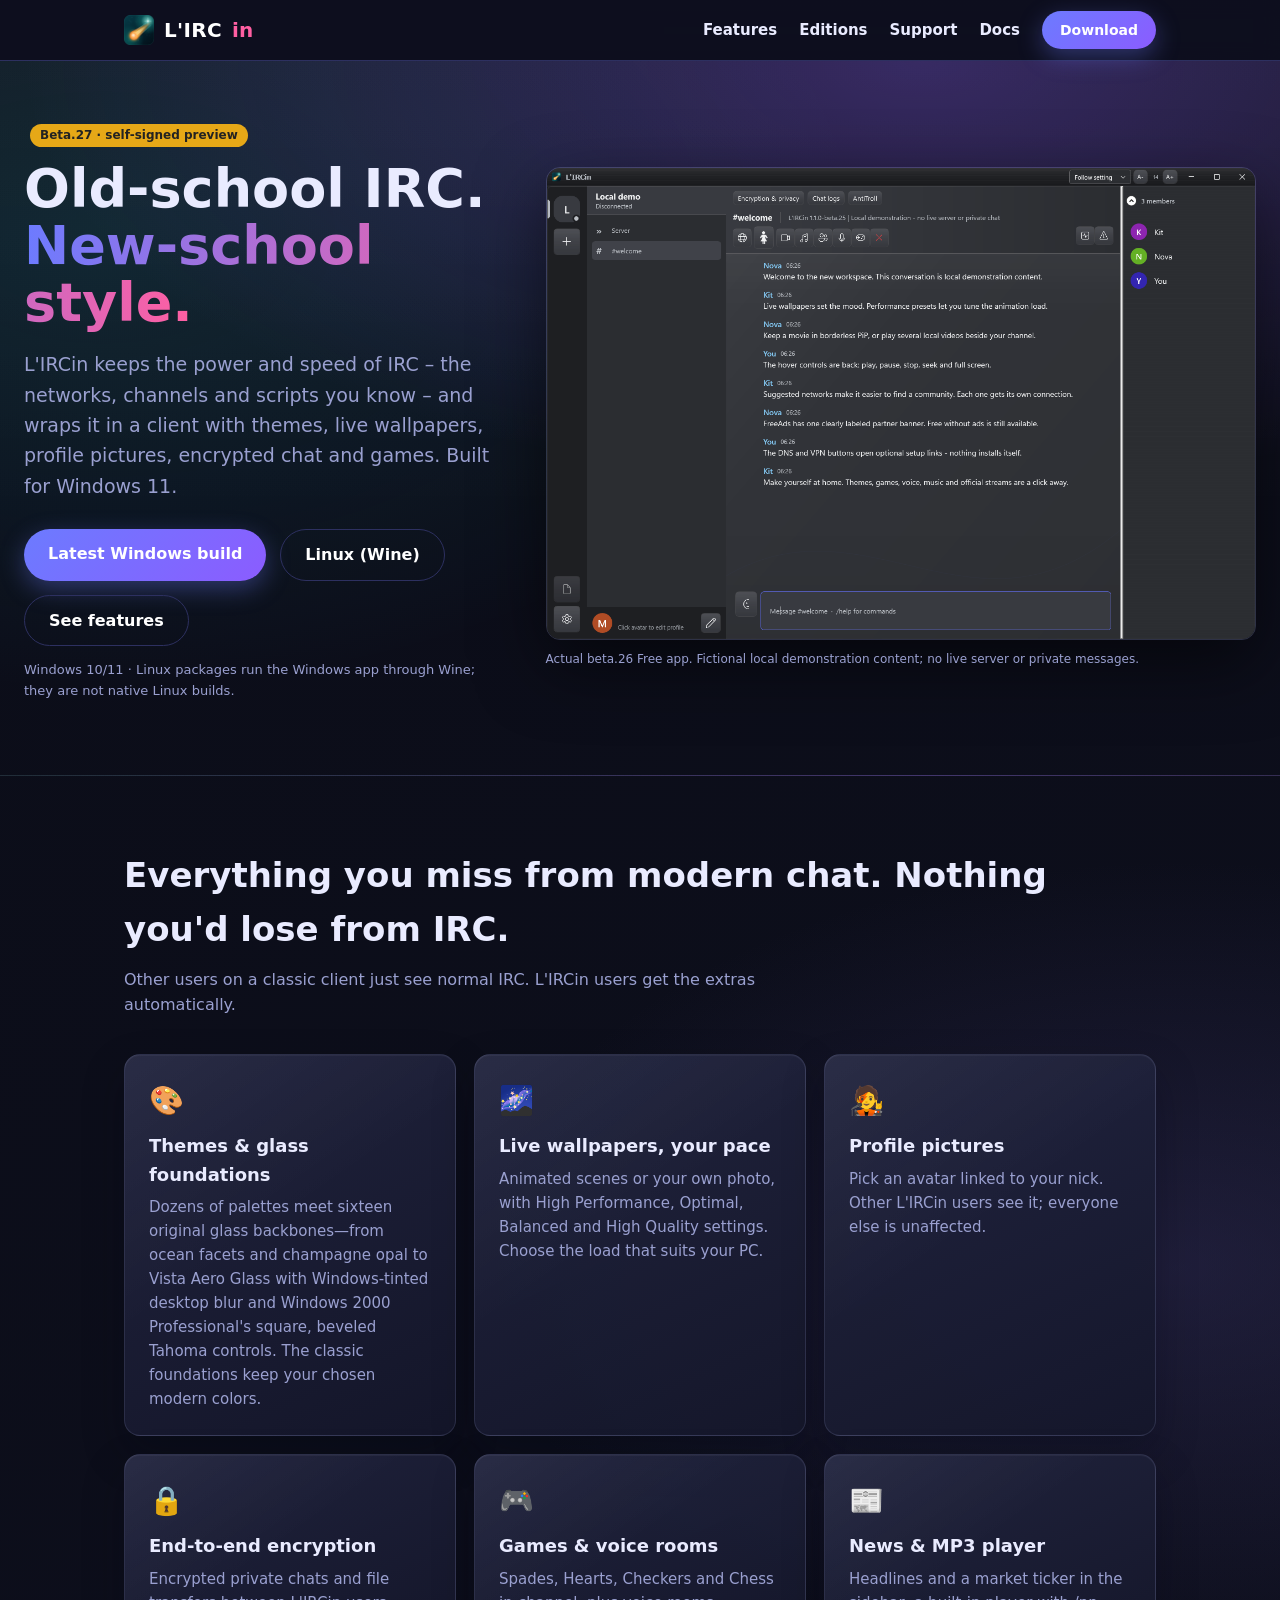
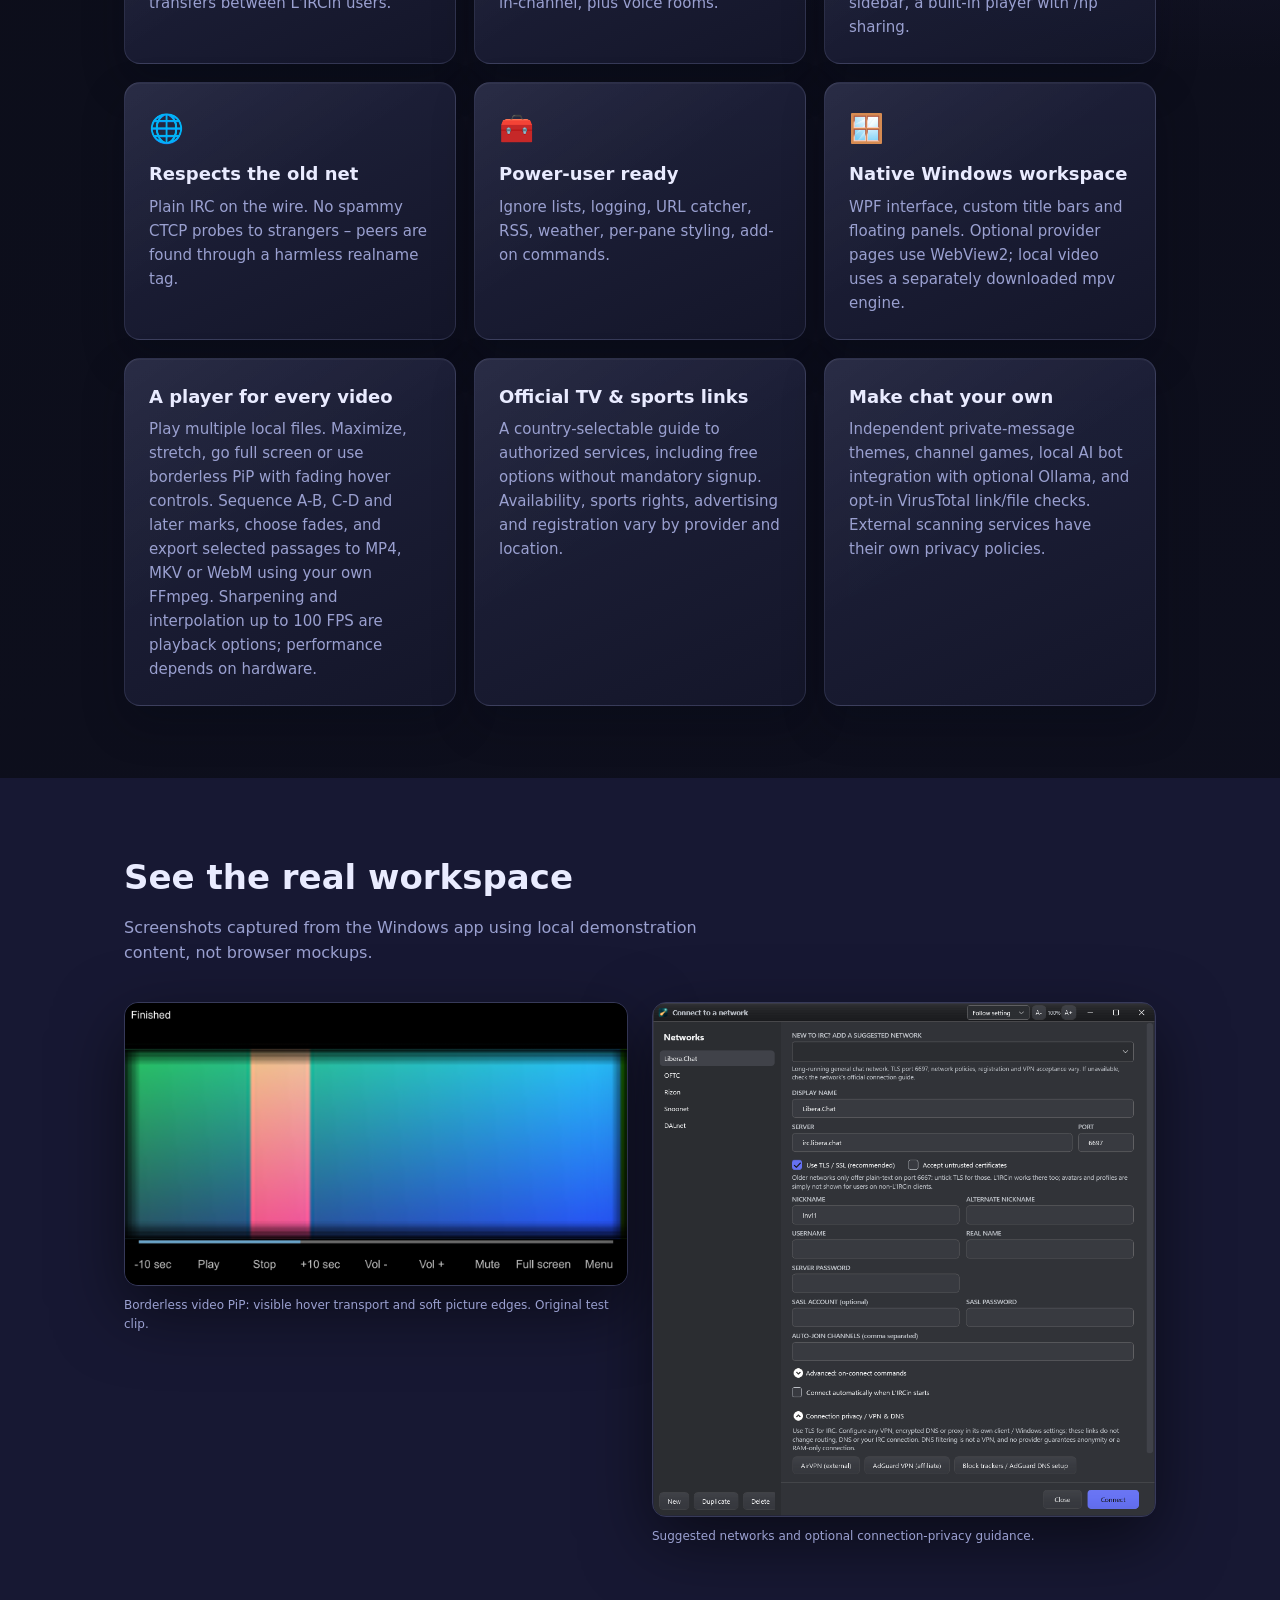
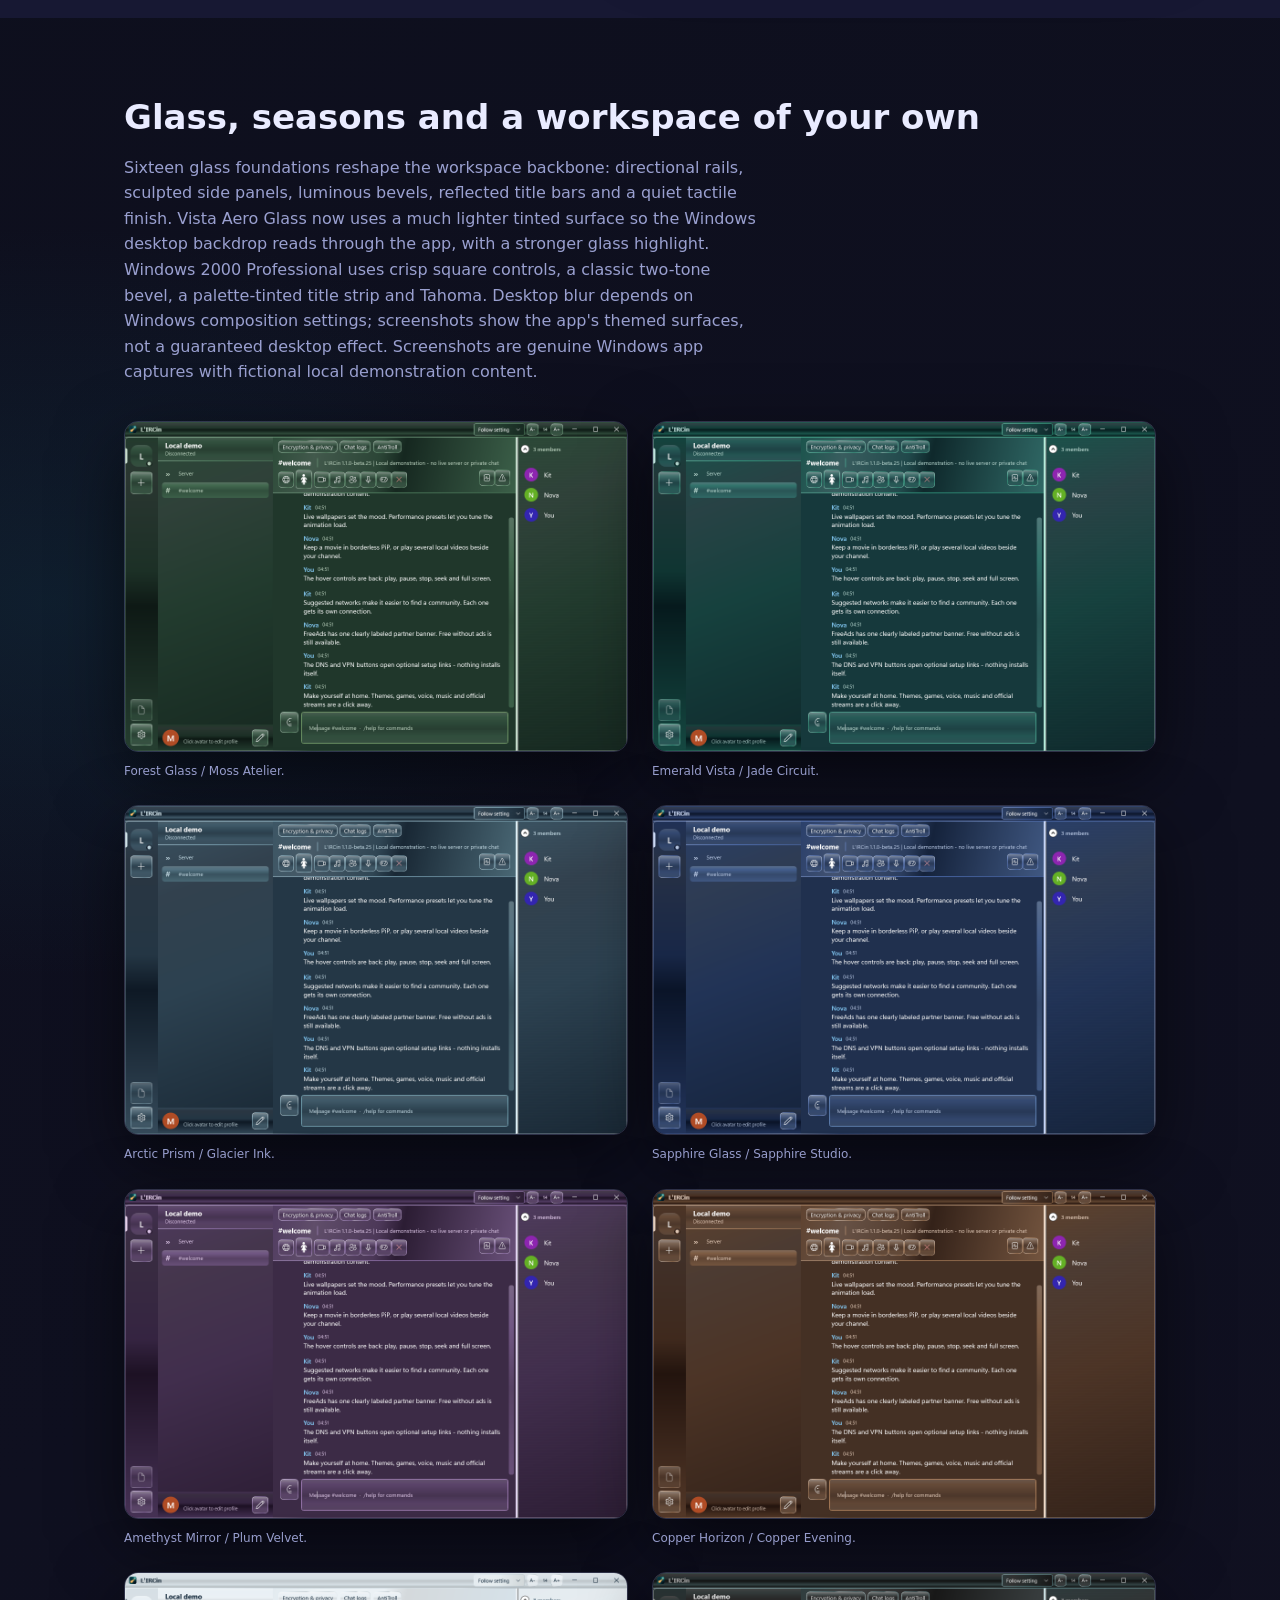
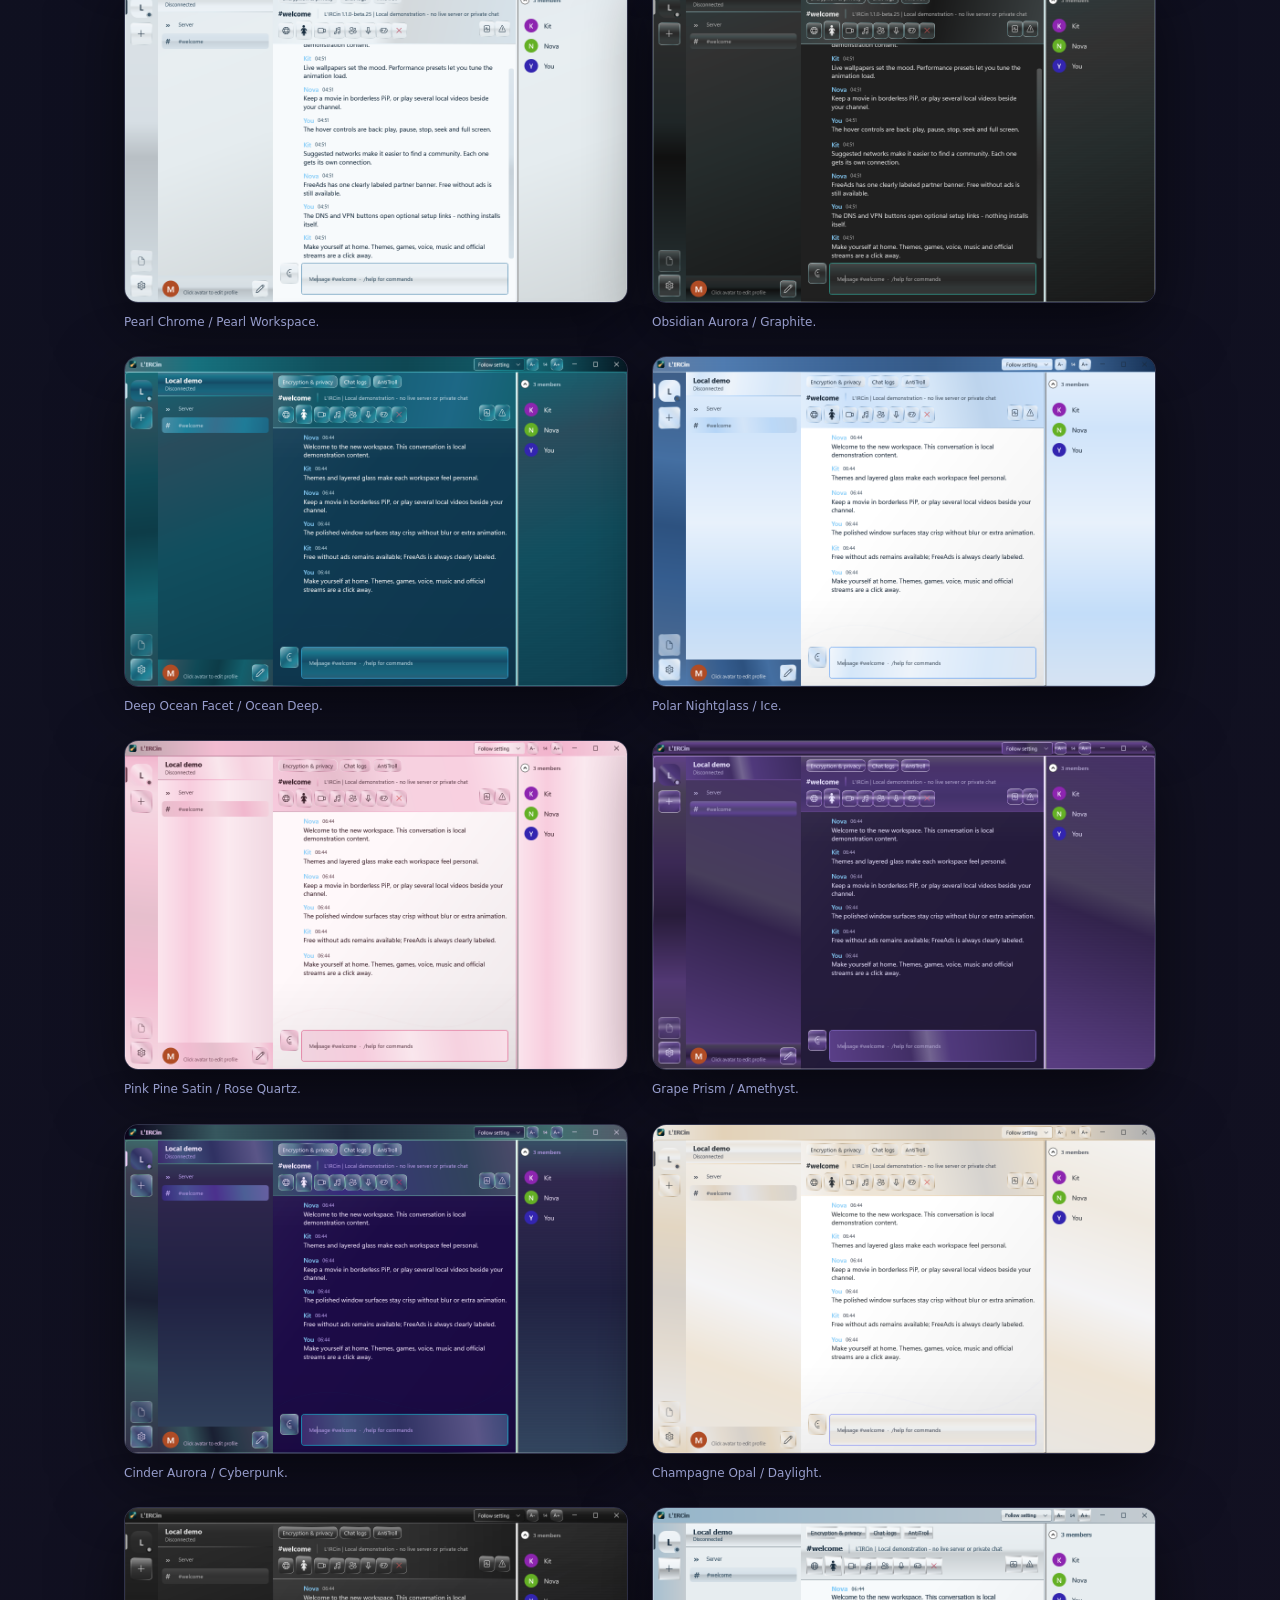
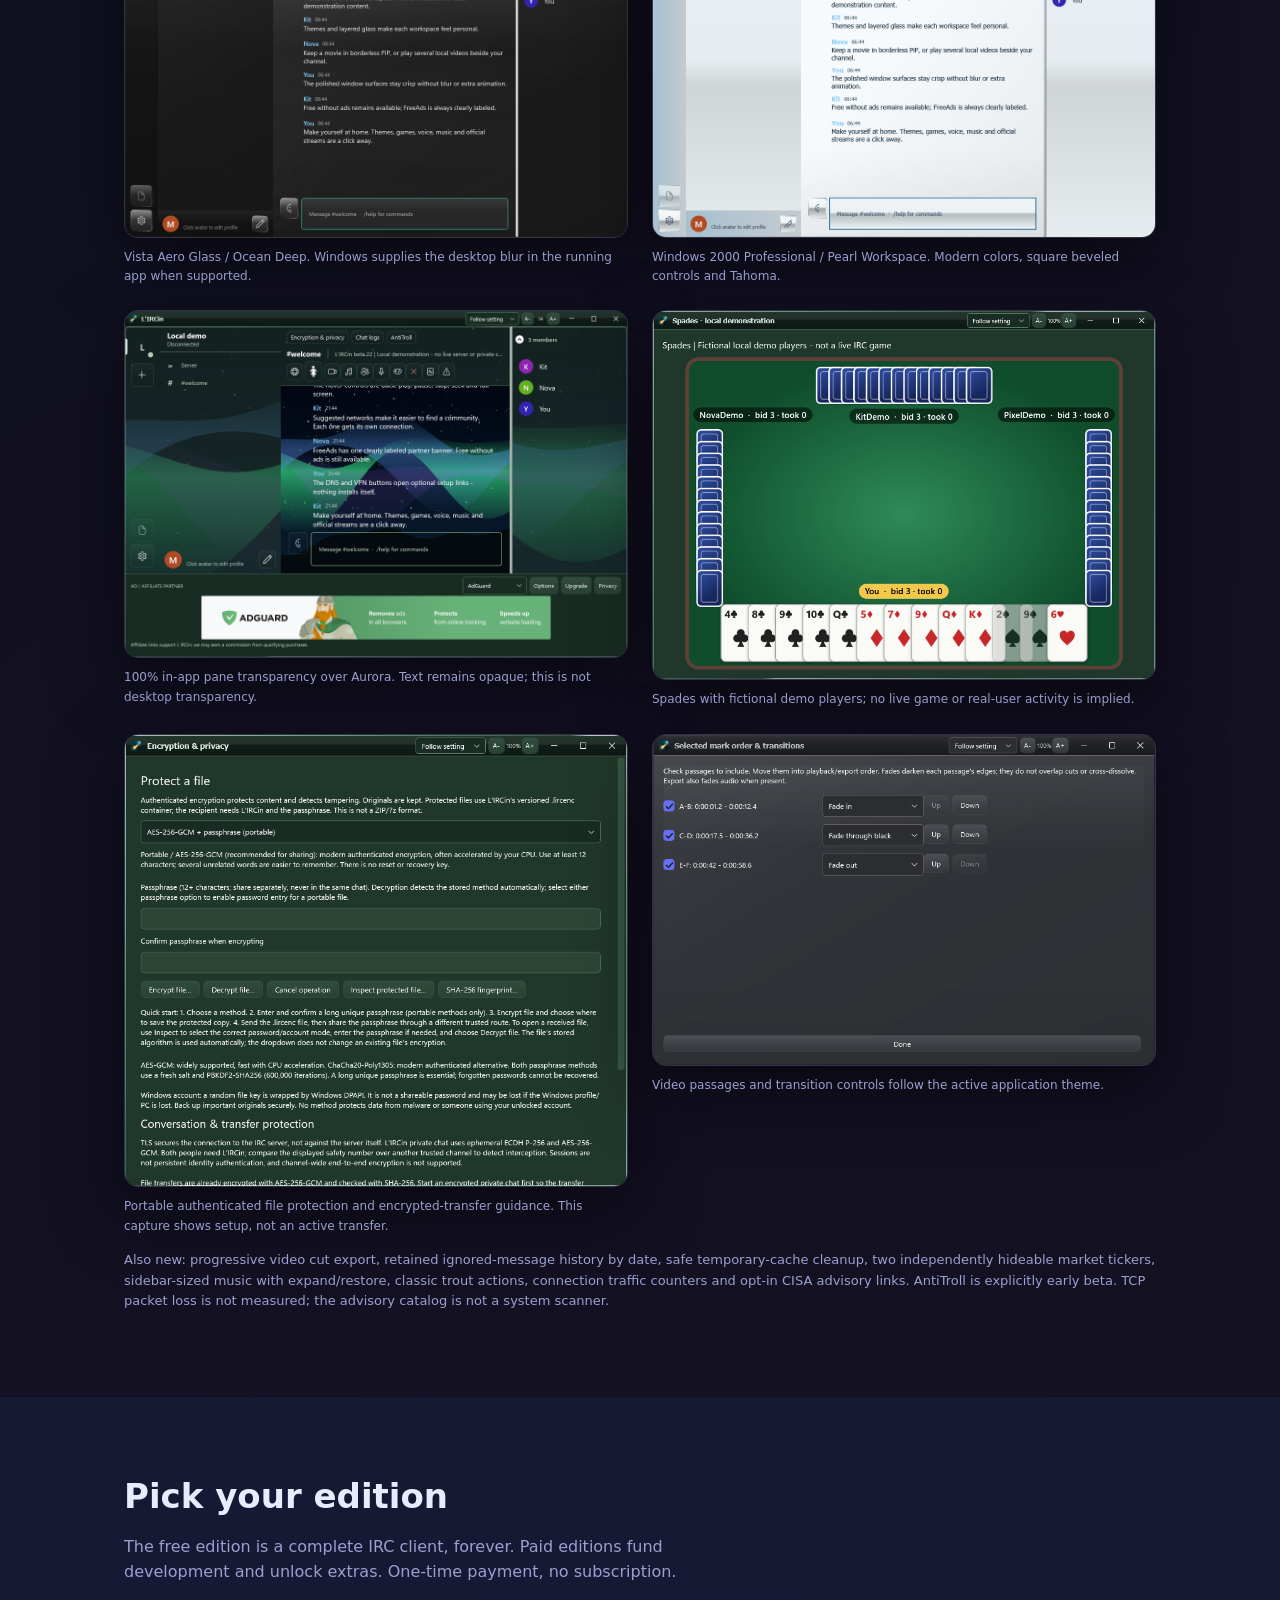
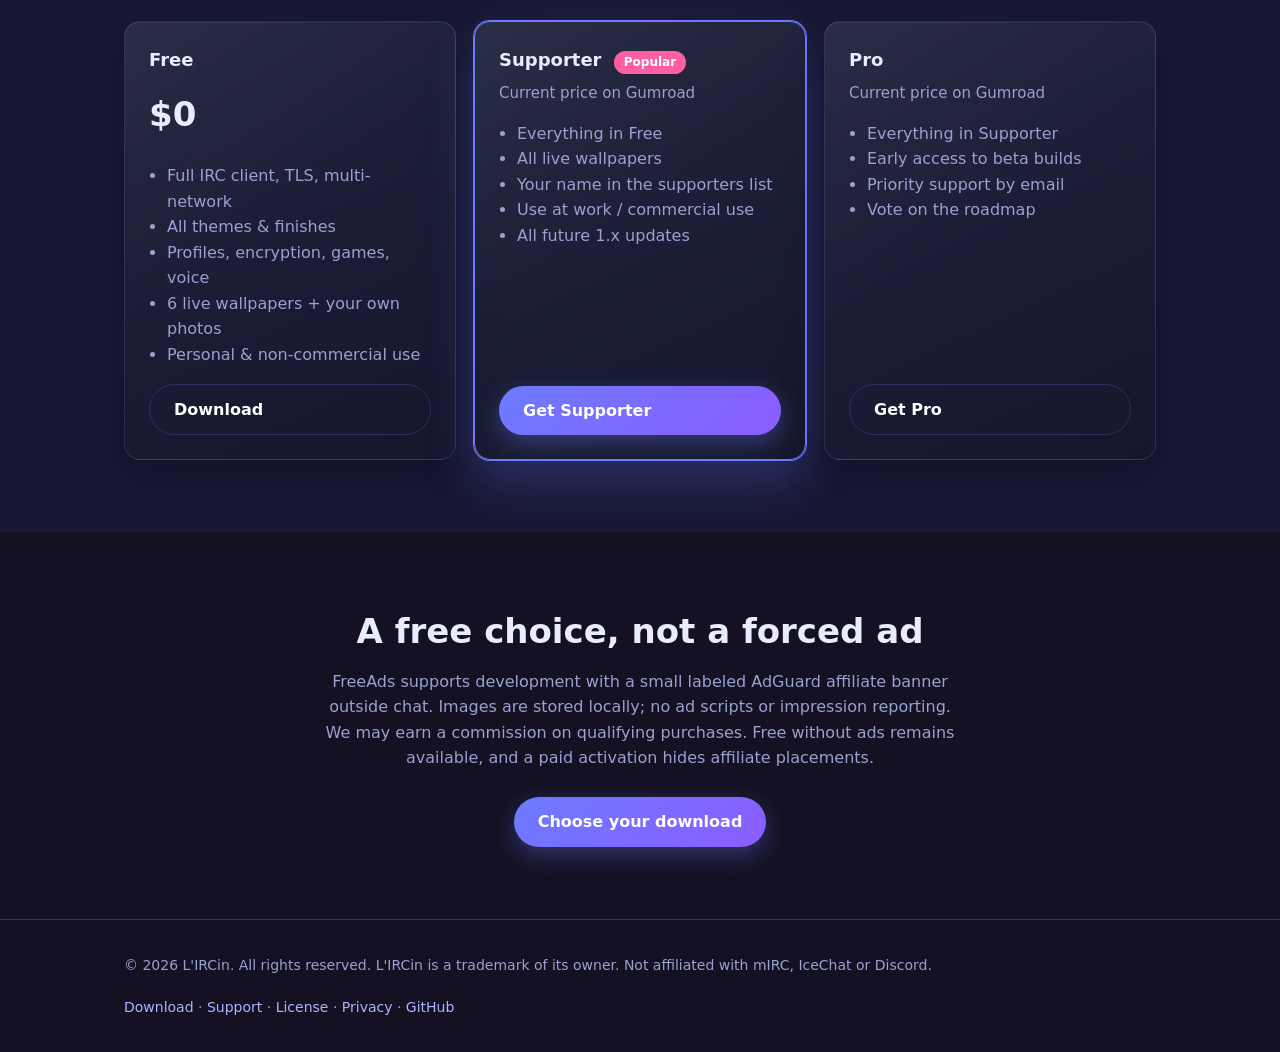
==== commit ca4d6641: "Publish beta.27 Glass and Linux download links Co-authored-by: Copilot App <223556219+Copilot@users." ====
--- a/index.html
+++ b/index.html
@@ -3,11 +3,11 @@
 <meta name="description" content="L'IRCin is a modern Windows IRC client: themes, live wallpapers, profile pictures, encrypted chat and games – still speaks classic IRC.">
 <link rel="icon" href="favicon.ico"><link rel="stylesheet" href="assets/style.css"><script src="assets/config.js"></script></head><body>
 <header class="hero"><div class="wrap"><div>
-<span class="pill beta">Beta.26 local preview</span>
+<span class="pill beta">Beta.27 · self-signed preview</span>
 <h1 style="margin-top:14px">Old-school IRC.<br><em>New-school style.</em></h1>
 <p class="lead">L'IRCin keeps the power and speed of IRC – the networks, channels and scripts you know – and wraps it in a client with themes, live wallpapers, profile pictures, encrypted chat and games. Built for Windows 11.</p>
-<div class="row"><a class="btn" href="download.html">Download for Windows</a><a class="btn alt" href="#features">See features</a></div>
-<p class="note">Free with no ads, or optional FreeAds · No L'IRCin account required · Windows 10/11</p></div>
+<div class="row"><a class="btn" id="latest-windows" href="download.html">Latest Windows build</a><a class="btn alt" id="latest-linux" href="download.html">Linux (Wine)</a><a class="btn alt" href="#features">See features</a></div>
+<p class="note" id="latest-build-note">Windows 10/11 · Linux packages run the Windows app through Wine; they are not native Linux builds.</p></div>
 <figure class="showcase"><a href="assets/screenshots/glass-beta26/workspace.png"><img src="assets/screenshots/glass-beta26/workspace.png" alt="Actual beta.26 L'IRCin window with layered glass and fictional local demonstration chat" width="1100" height="720"></a><figcaption>Actual beta.26 Free app. Fictional local demonstration content; no live server or private messages.</figcaption></figure></div></header>
 
 <section id="features"><div class="wrap"><h2>Everything you miss from modern chat. Nothing you'd lose from IRC.</h2>
@@ -32,7 +32,7 @@
 </div></div></section>
 
 <section><div class="wrap"><h2>Glass, seasons and a workspace of your own</h2>
-<p class="sub">Sixteen glass foundations reshape the workspace backbone: directional rails, sculpted side panels, luminous bevels, reflected title bars and a quiet tactile finish. New choices include Vista Aero Glass, which requests Windows' tinted acrylic desktop blur, and Windows 2000 Professional, which keeps your modern palette but switches to square beveled controls and Tahoma. Acrylic appearance depends on Windows version and compositor settings; screenshots show the app's themed surfaces, not a guaranteed desktop effect. Screenshots are genuine Windows app captures with fictional local demonstration content.</p>
+<p class="sub">Sixteen glass foundations reshape the workspace backbone: directional rails, sculpted side panels, luminous bevels, reflected title bars and a quiet tactile finish. Vista Aero Glass now uses a much lighter tinted surface so the Windows desktop backdrop reads through the app, with a stronger glass highlight. Windows 2000 Professional uses crisp square controls, a classic two-tone bevel, a palette-tinted title strip and Tahoma. Desktop blur depends on Windows composition settings; screenshots show the app's themed surfaces, not a guaranteed desktop effect. Screenshots are genuine Windows app captures with fictional local demonstration content.</p>
 <div class="gallery">
 <figure class="showcase"><a href="assets/screenshots/glass-beta25/glass-foundation-1.png"><img src="assets/screenshots/glass-beta25/glass-foundation-1.png" alt="Forest Glass with Moss Atelier colors and crisp reflective layers" loading="lazy"></a><figcaption>Forest Glass / Moss Atelier.</figcaption></figure>
 <figure class="showcase"><a href="assets/screenshots/glass-beta25/glass-foundation-2.png"><img src="assets/screenshots/glass-beta25/glass-foundation-2.png" alt="Emerald Vista with Jade Circuit colors and bright glass trim" loading="lazy"></a><figcaption>Emerald Vista / Jade Circuit.</figcaption></figure>
--- a/assets/style.css
+++ b/assets/style.css
@@ -39,6 +39,8 @@
 .pill.beta{background:#e6a817;color:#222}
 .rel{display:flex;gap:16px;align-items:center;justify-content:space-between;background:var(--card);border:1px solid var(--line);border-radius:14px;padding:18px 22px;margin-bottom:12px;flex-wrap:wrap}
 .release-links{gap:8px;justify-content:flex-end}
+.pill.selfsigned{background:#d48648;color:#1b120c}
+.hero .row .btn{white-space:nowrap}
 .rel small{color:var(--mut)}
 code,pre{background:#0b0c1c;border:1px solid var(--line);border-radius:8px;padding:2px 7px;font-family:Consolas,monospace;font-size:14px}
 pre{padding:14px;overflow:auto}
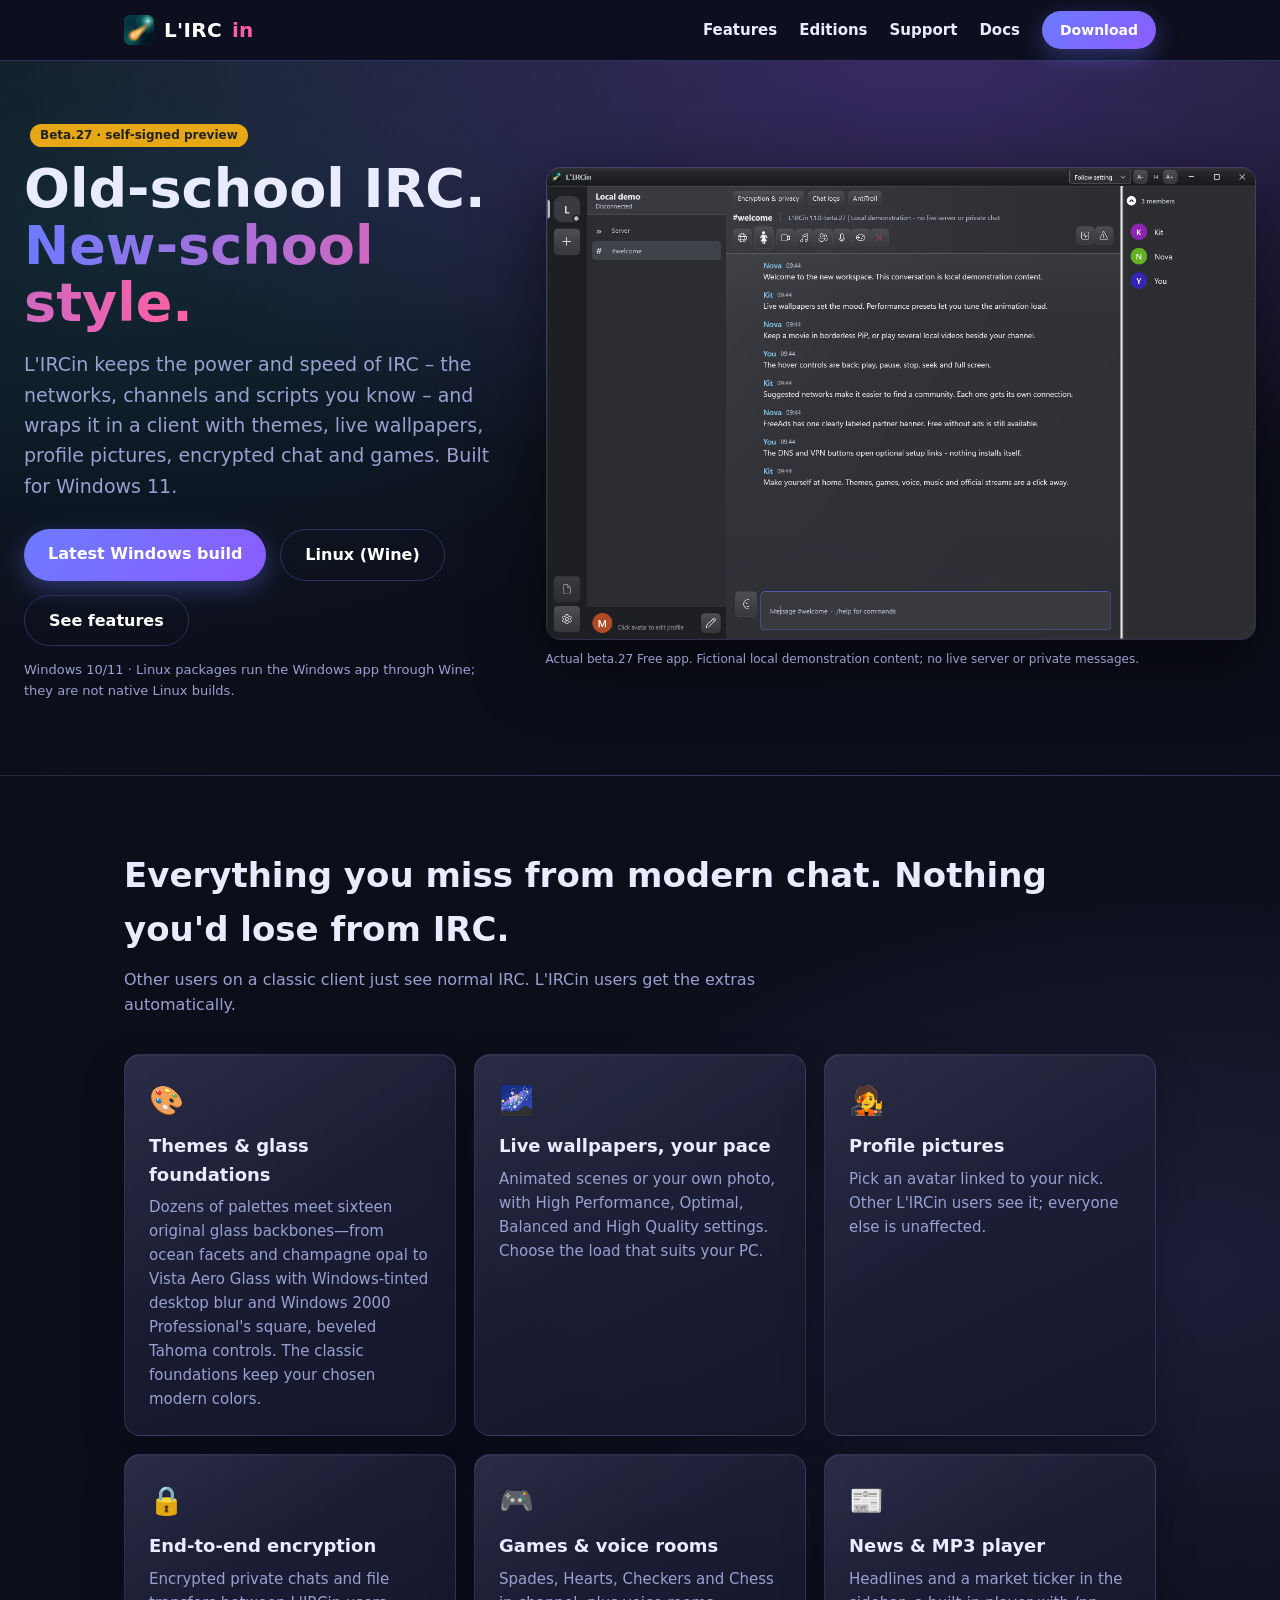
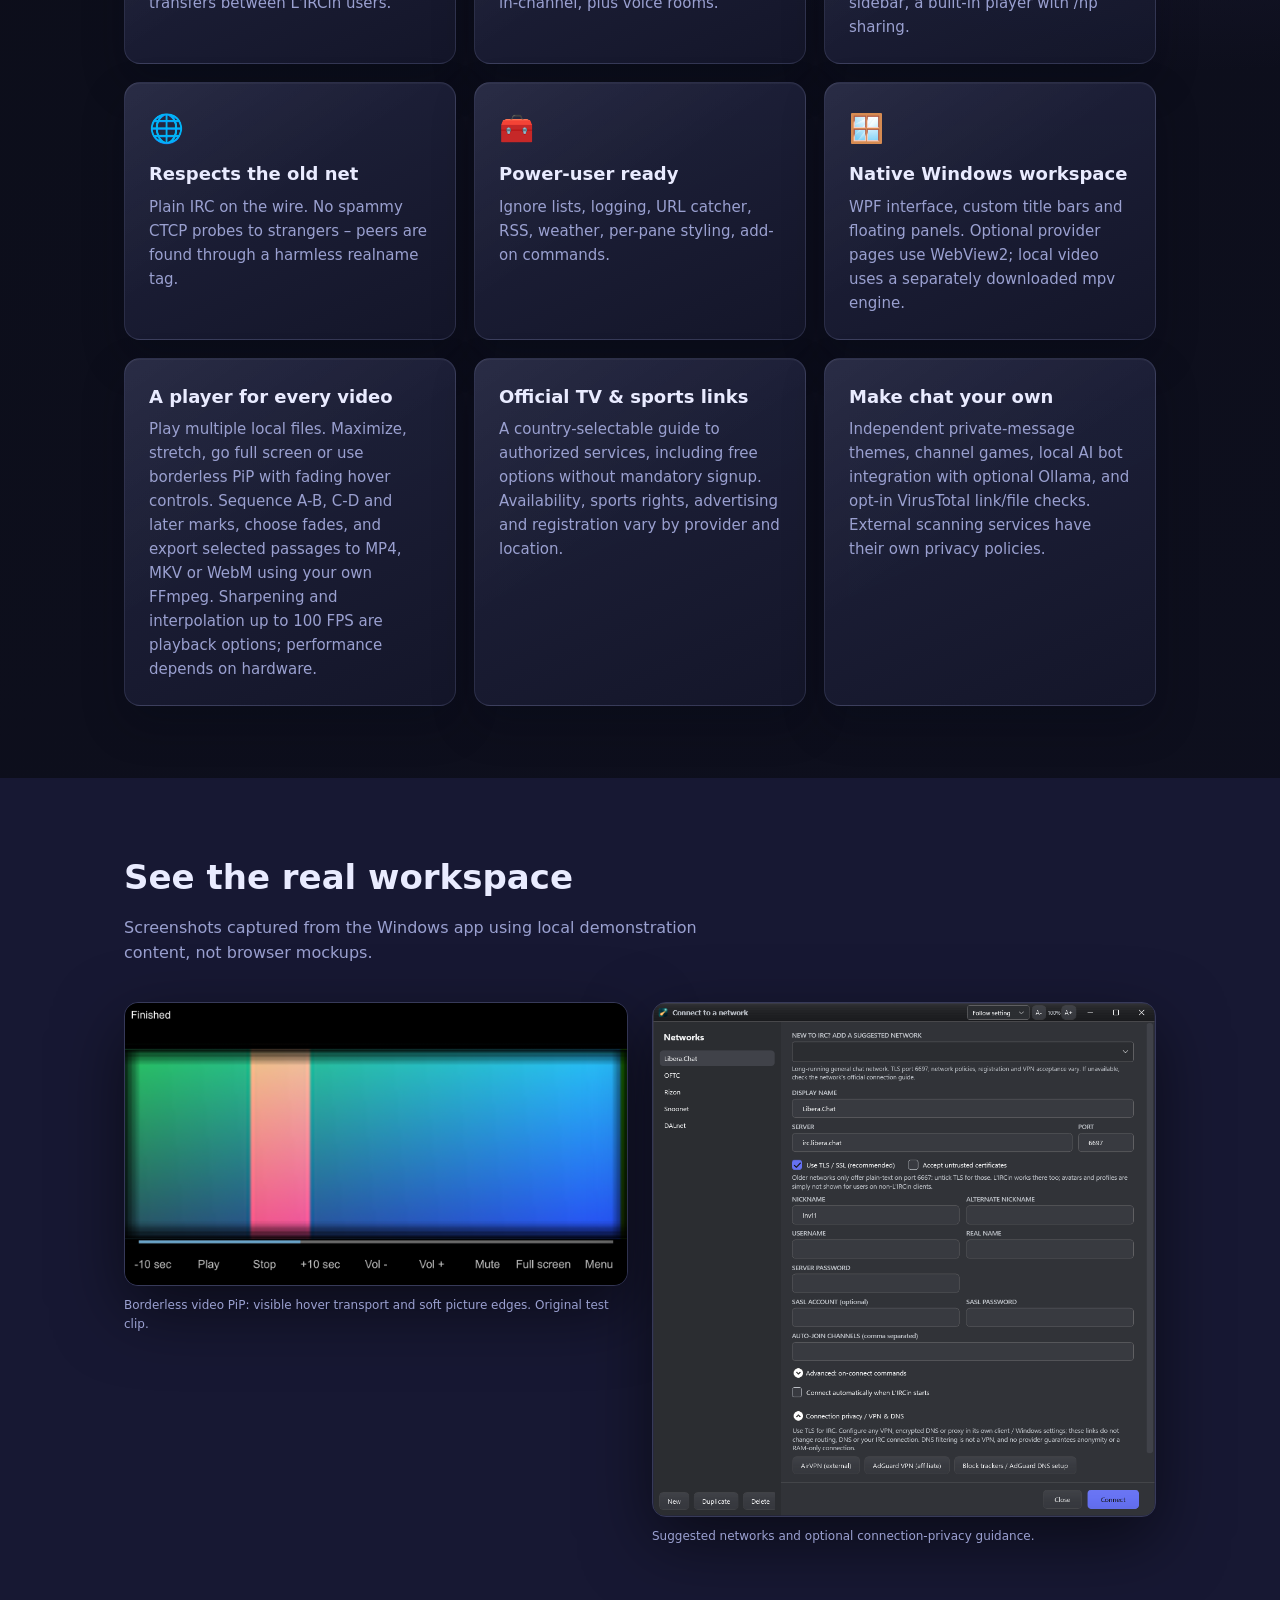
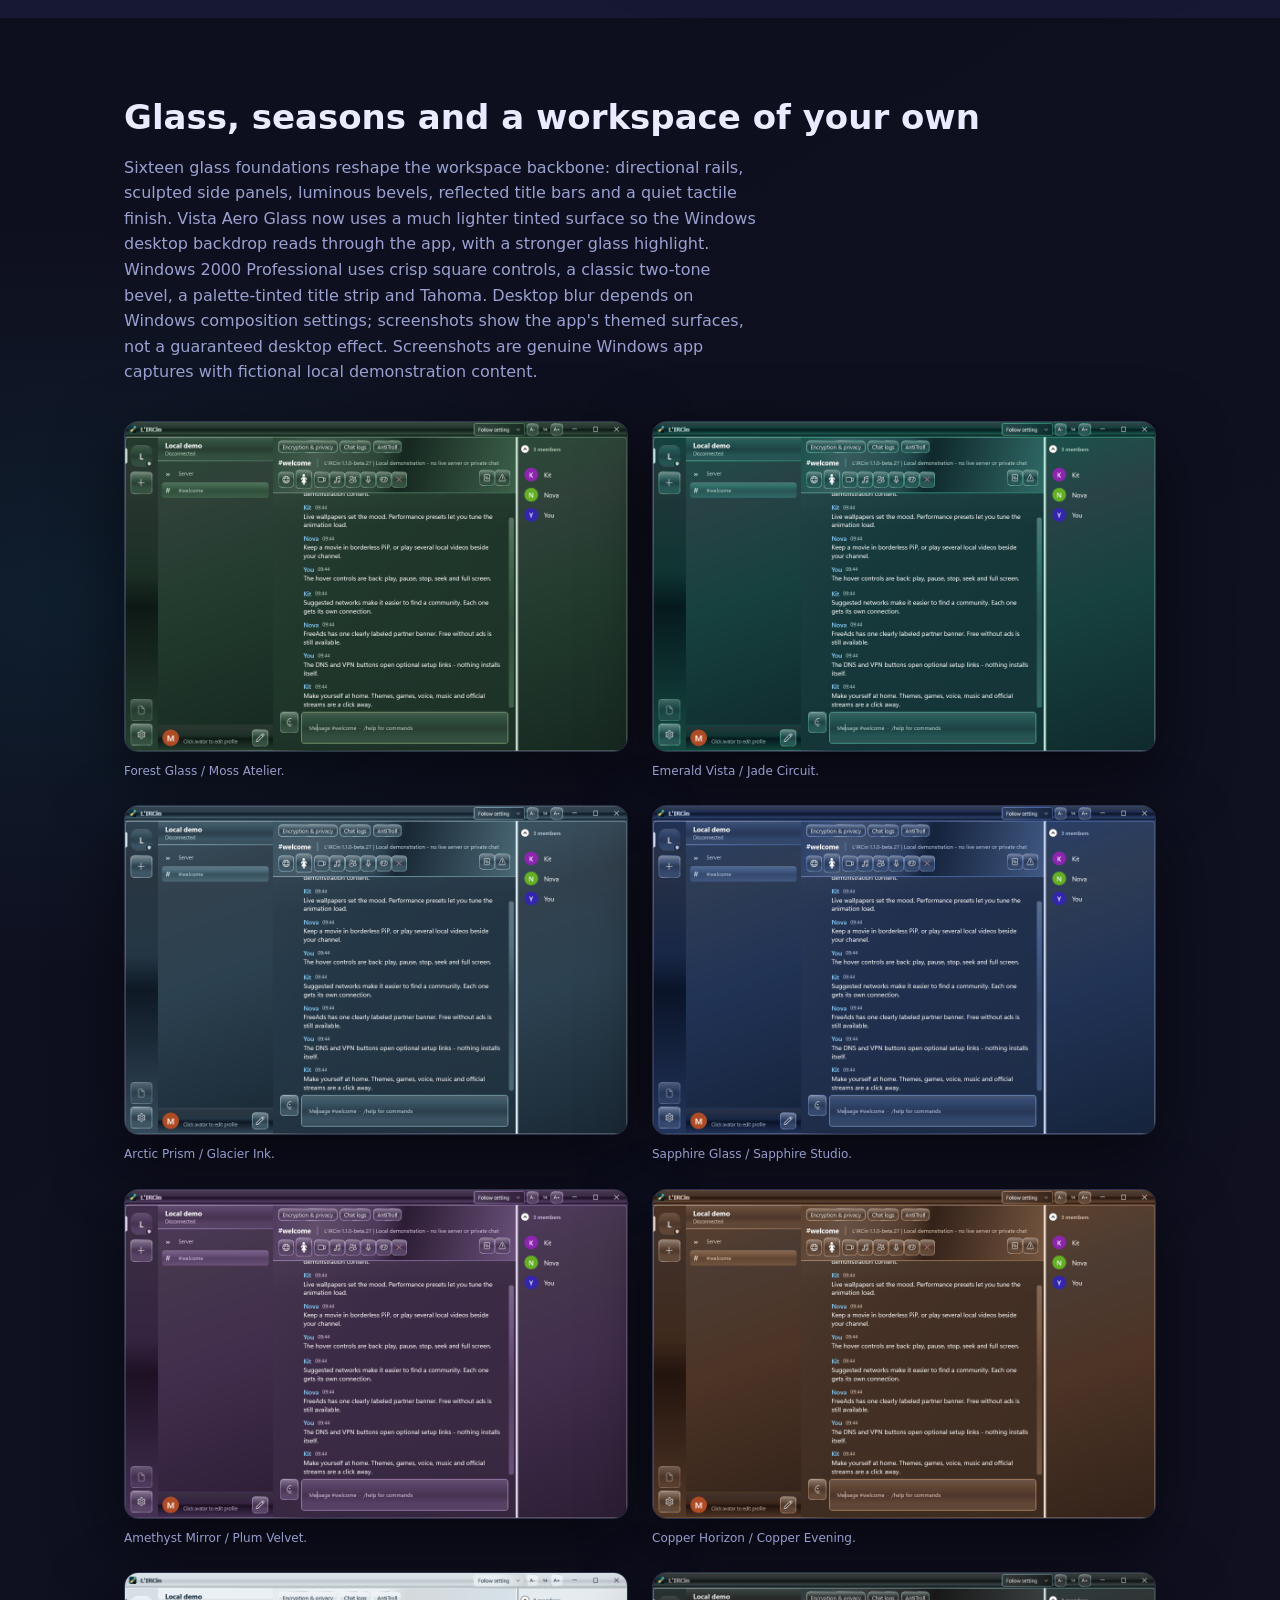
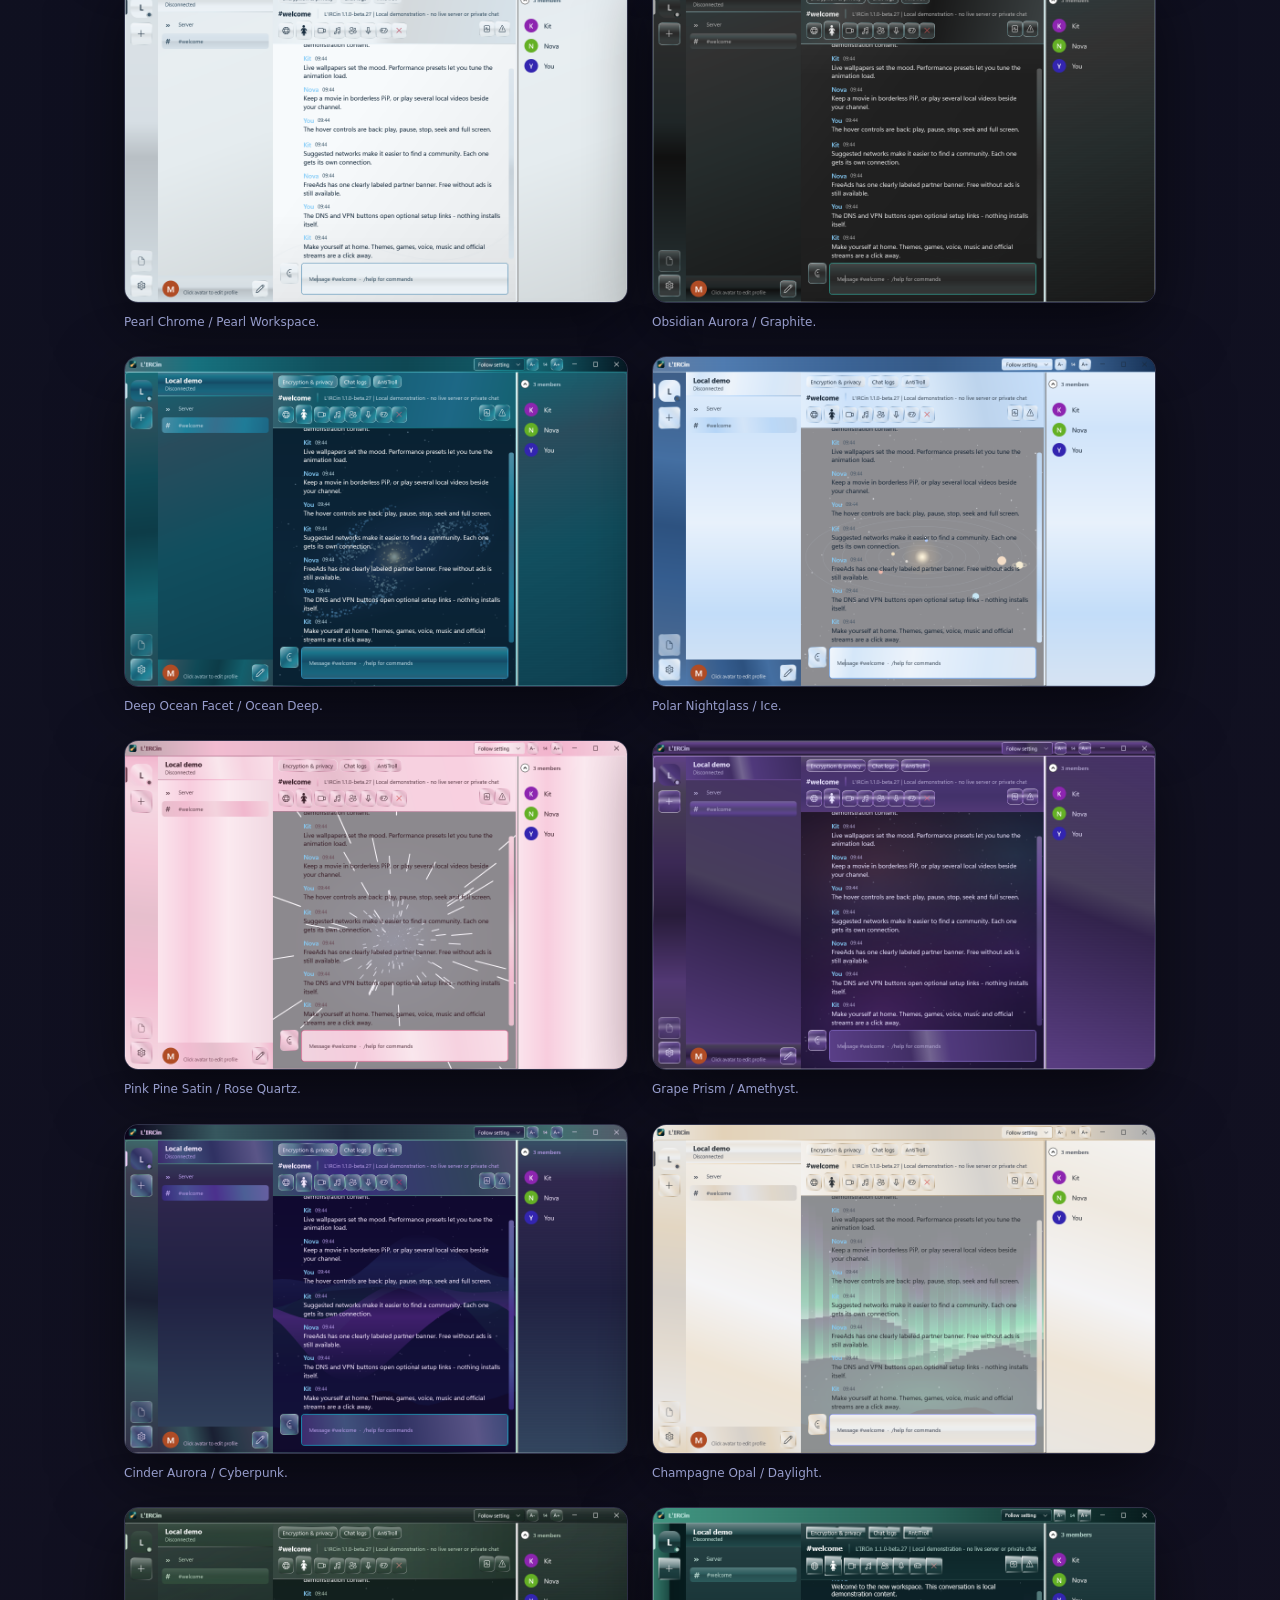
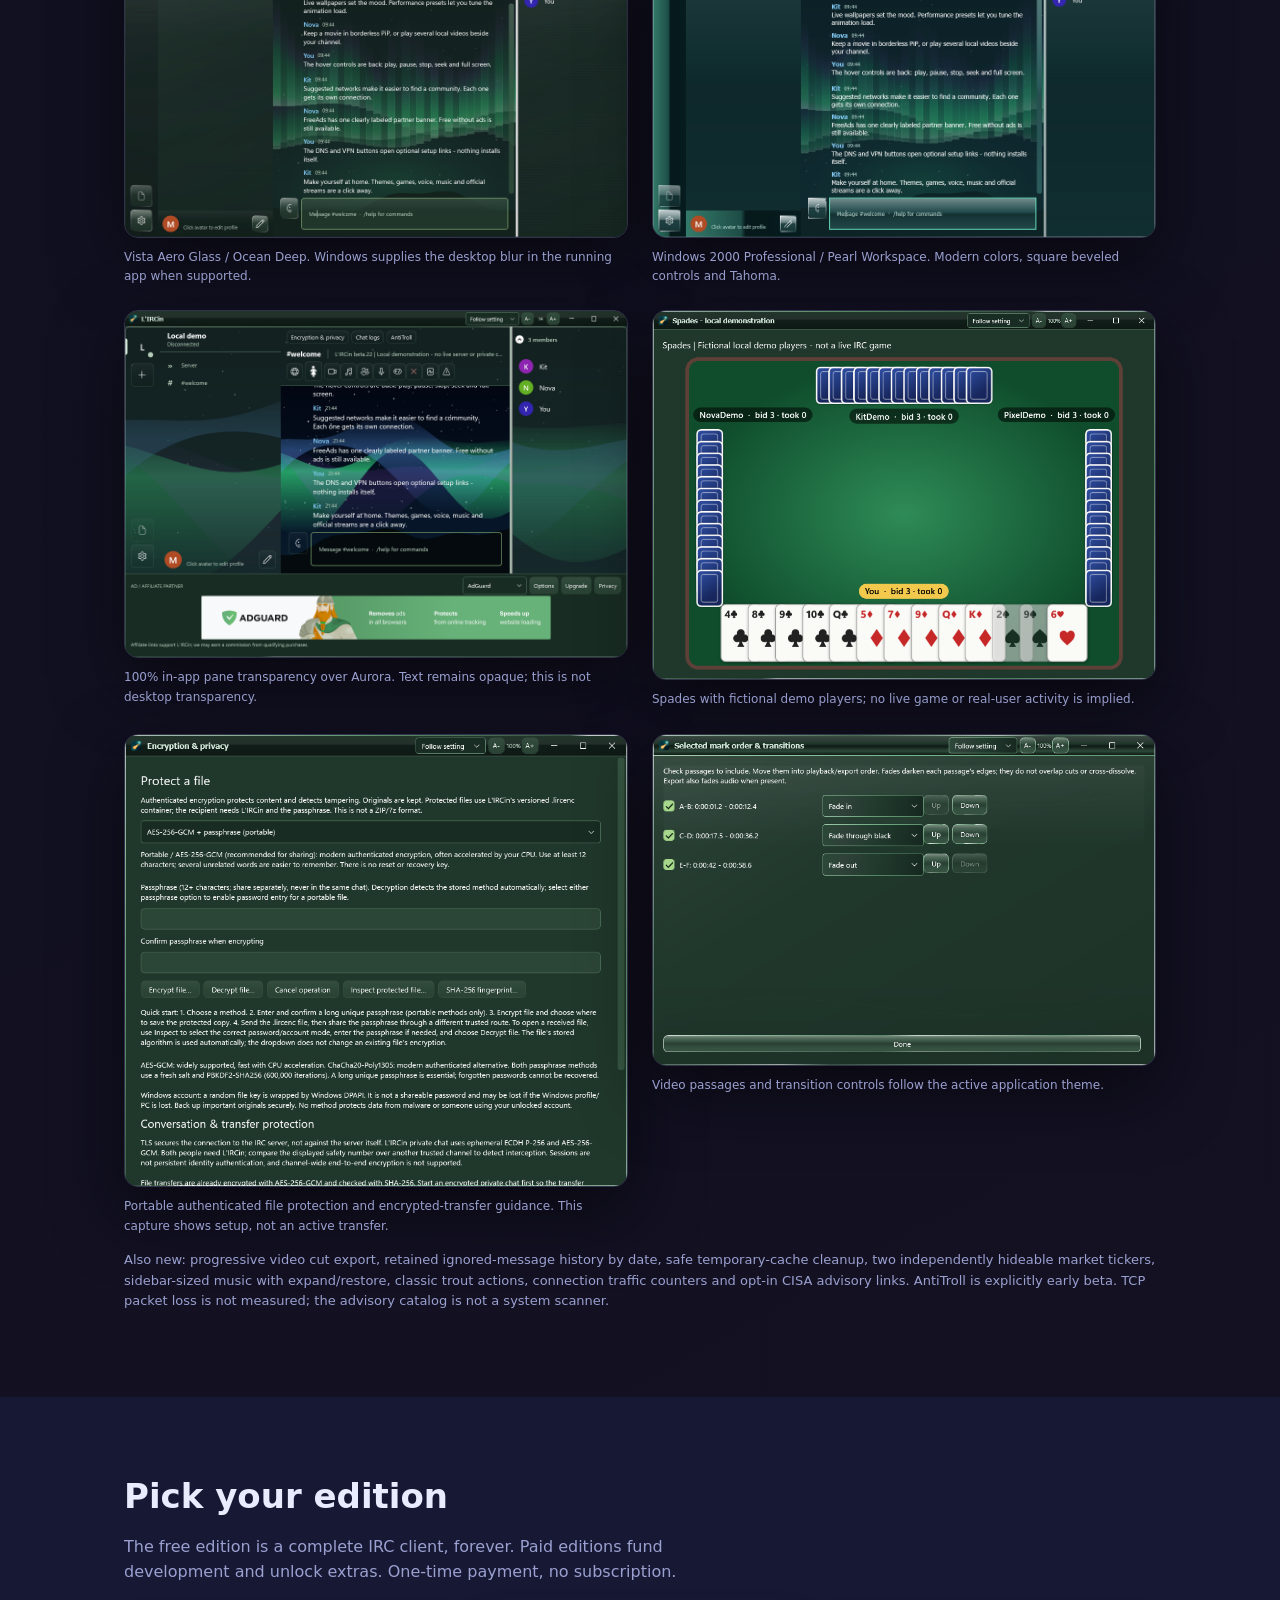
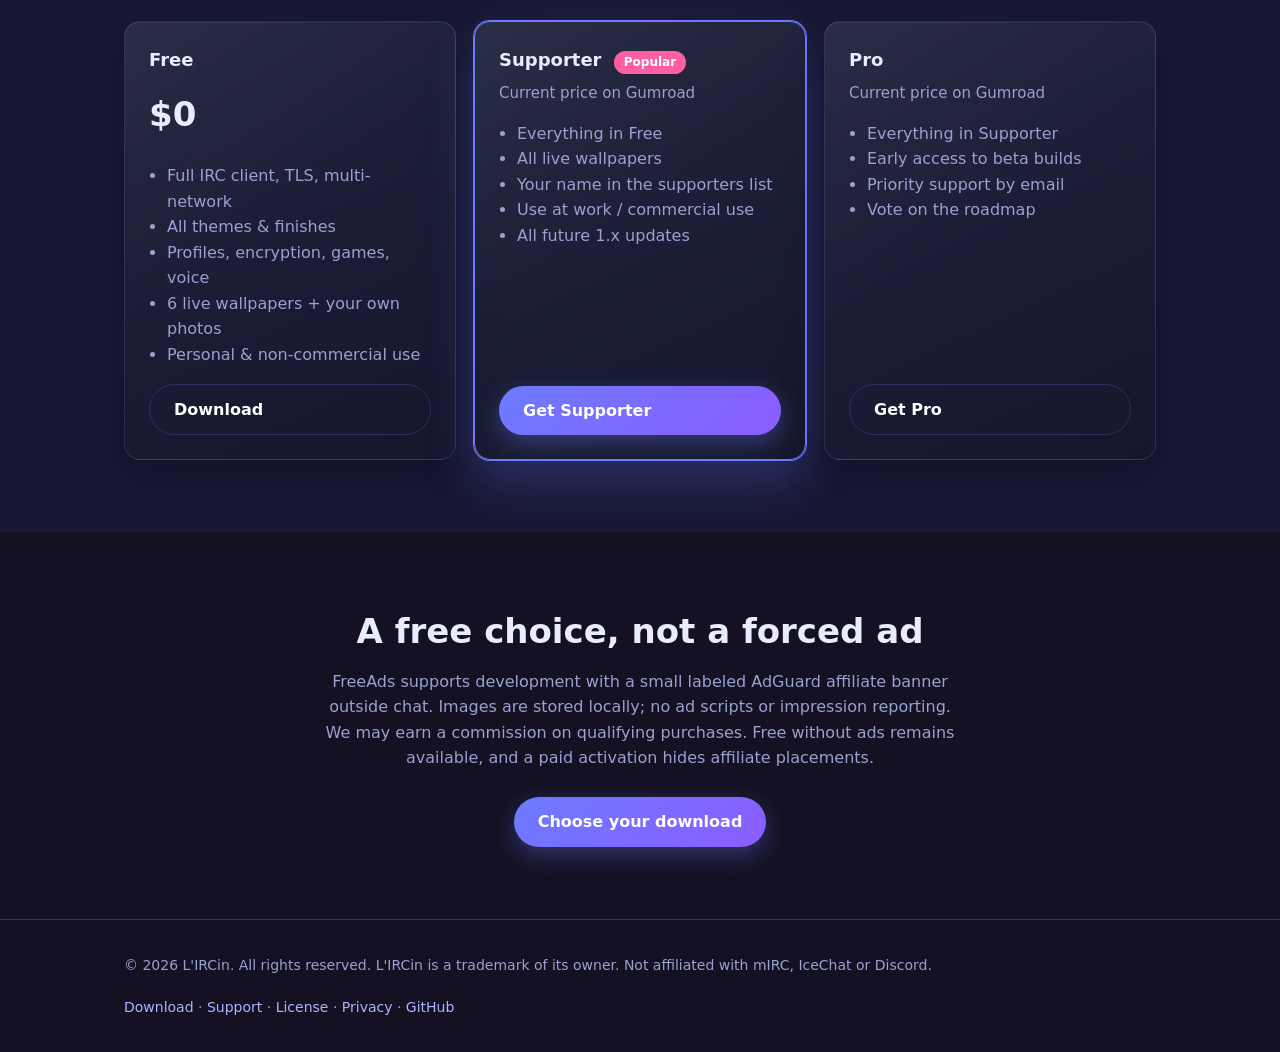
==== commit 622eb50f: "Show beta.27 Glass foundations Co-authored-by: Copilot App <223556219+Copilot@users.noreply.github.c" ====
--- a/index.html
+++ b/index.html
@@ -8,7 +8,7 @@
 <p class="lead">L'IRCin keeps the power and speed of IRC – the networks, channels and scripts you know – and wraps it in a client with themes, live wallpapers, profile pictures, encrypted chat and games. Built for Windows 11.</p>
 <div class="row"><a class="btn" id="latest-windows" href="download.html">Latest Windows build</a><a class="btn alt" id="latest-linux" href="download.html">Linux (Wine)</a><a class="btn alt" href="#features">See features</a></div>
 <p class="note" id="latest-build-note">Windows 10/11 · Linux packages run the Windows app through Wine; they are not native Linux builds.</p></div>
-<figure class="showcase"><a href="assets/screenshots/glass-beta26/workspace.png"><img src="assets/screenshots/glass-beta26/workspace.png" alt="Actual beta.26 L'IRCin window with layered glass and fictional local demonstration chat" width="1100" height="720"></a><figcaption>Actual beta.26 Free app. Fictional local demonstration content; no live server or private messages.</figcaption></figure></div></header>
+<figure class="showcase"><a href="assets/screenshots/glass-beta27/workspace.png"><img src="assets/screenshots/glass-beta27/workspace.png" alt="Actual beta.27 L'IRCin window with layered glass and fictional local demonstration chat" width="1100" height="720"></a><figcaption>Actual beta.27 Free app. Fictional local demonstration content; no live server or private messages.</figcaption></figure></div></header>
 
 <section id="features"><div class="wrap"><h2>Everything you miss from modern chat. Nothing you'd lose from IRC.</h2>
 <p class="sub">Other users on a classic client just see normal IRC. L'IRCin users get the extras automatically.</p>
@@ -34,26 +34,26 @@
 <section><div class="wrap"><h2>Glass, seasons and a workspace of your own</h2>
 <p class="sub">Sixteen glass foundations reshape the workspace backbone: directional rails, sculpted side panels, luminous bevels, reflected title bars and a quiet tactile finish. Vista Aero Glass now uses a much lighter tinted surface so the Windows desktop backdrop reads through the app, with a stronger glass highlight. Windows 2000 Professional uses crisp square controls, a classic two-tone bevel, a palette-tinted title strip and Tahoma. Desktop blur depends on Windows composition settings; screenshots show the app's themed surfaces, not a guaranteed desktop effect. Screenshots are genuine Windows app captures with fictional local demonstration content.</p>
 <div class="gallery">
-<figure class="showcase"><a href="assets/screenshots/glass-beta25/glass-foundation-1.png"><img src="assets/screenshots/glass-beta25/glass-foundation-1.png" alt="Forest Glass with Moss Atelier colors and crisp reflective layers" loading="lazy"></a><figcaption>Forest Glass / Moss Atelier.</figcaption></figure>
-<figure class="showcase"><a href="assets/screenshots/glass-beta25/glass-foundation-2.png"><img src="assets/screenshots/glass-beta25/glass-foundation-2.png" alt="Emerald Vista with Jade Circuit colors and bright glass trim" loading="lazy"></a><figcaption>Emerald Vista / Jade Circuit.</figcaption></figure>
-<figure class="showcase"><a href="assets/screenshots/glass-beta25/glass-foundation-3.png"><img src="assets/screenshots/glass-beta25/glass-foundation-3.png" alt="Arctic Prism with Glacier Ink colors and frosted surfaces" loading="lazy"></a><figcaption>Arctic Prism / Glacier Ink.</figcaption></figure>
-<figure class="showcase"><a href="assets/screenshots/glass-beta25/glass-foundation-4.png"><img src="assets/screenshots/glass-beta25/glass-foundation-4.png" alt="Sapphire Glass with Sapphire Studio colors and reflective edges" loading="lazy"></a><figcaption>Sapphire Glass / Sapphire Studio.</figcaption></figure>
-<figure class="showcase"><a href="assets/screenshots/glass-beta25/glass-foundation-5.png"><img src="assets/screenshots/glass-beta25/glass-foundation-5.png" alt="Amethyst Mirror with Plum Velvet colors and beveled controls" loading="lazy"></a><figcaption>Amethyst Mirror / Plum Velvet.</figcaption></figure>
-<figure class="showcase"><a href="assets/screenshots/glass-beta25/glass-foundation-6.png"><img src="assets/screenshots/glass-beta25/glass-foundation-6.png" alt="Copper Horizon with Copper Evening colors and polished panels" loading="lazy"></a><figcaption>Copper Horizon / Copper Evening.</figcaption></figure>
-<figure class="showcase"><a href="assets/screenshots/glass-beta25/glass-foundation-7.png"><img src="assets/screenshots/glass-beta25/glass-foundation-7.png" alt="Pearl Chrome with Pearl Workspace colors and glass highlights" loading="lazy"></a><figcaption>Pearl Chrome / Pearl Workspace.</figcaption></figure>
-<figure class="showcase"><a href="assets/screenshots/glass-beta25/glass-foundation-8.png"><img src="assets/screenshots/glass-beta25/glass-foundation-8.png" alt="Obsidian Aurora with Graphite colors and luminous edges" loading="lazy"></a><figcaption>Obsidian Aurora / Graphite.</figcaption></figure>
-<figure class="showcase"><a href="assets/screenshots/glass-beta26/glass-foundation-9.png"><img src="assets/screenshots/glass-beta26/glass-foundation-9.png" alt="Deep Ocean Facet with layered cyan reflections and a directional glass backbone" loading="lazy"></a><figcaption>Deep Ocean Facet / Ocean Deep.</figcaption></figure>
-<figure class="showcase"><a href="assets/screenshots/glass-beta26/glass-foundation-10.png"><img src="assets/screenshots/glass-beta26/glass-foundation-10.png" alt="Polar Nightglass with icy highlights over a cool blue workspace" loading="lazy"></a><figcaption>Polar Nightglass / Ice.</figcaption></figure>
-<figure class="showcase"><a href="assets/screenshots/glass-beta26/glass-foundation-11.png"><img src="assets/screenshots/glass-beta26/glass-foundation-11.png" alt="Pink Pine Satin with softly refracted rose glass surfaces" loading="lazy"></a><figcaption>Pink Pine Satin / Rose Quartz.</figcaption></figure>
-<figure class="showcase"><a href="assets/screenshots/glass-beta26/glass-foundation-12.png"><img src="assets/screenshots/glass-beta26/glass-foundation-12.png" alt="Grape Prism with vivid violet reflections and a deep glass backbone" loading="lazy"></a><figcaption>Grape Prism / Amethyst.</figcaption></figure>
-<figure class="showcase"><a href="assets/screenshots/glass-beta26/glass-foundation-13.png"><img src="assets/screenshots/glass-beta26/glass-foundation-13.png" alt="Cinder Aurora with luminous jade accents and dark diagonal panels" loading="lazy"></a><figcaption>Cinder Aurora / Cyberpunk.</figcaption></figure>
-<figure class="showcase"><a href="assets/screenshots/glass-beta26/glass-foundation-14.png"><img src="assets/screenshots/glass-beta26/glass-foundation-14.png" alt="Champagne Opal with warm satin highlights and pearl-like controls" loading="lazy"></a><figcaption>Champagne Opal / Daylight.</figcaption></figure>
-<figure class="showcase"><a href="assets/screenshots/glass-beta26/glass-foundation-15.png"><img src="assets/screenshots/glass-beta26/glass-foundation-15.png" alt="Vista Aero Glass with softly tinted translucent surfaces and reflective highlights" loading="lazy"></a><figcaption>Vista Aero Glass / Ocean Deep. Windows supplies the desktop blur in the running app when supported.</figcaption></figure>
-<figure class="showcase"><a href="assets/screenshots/glass-beta26/glass-foundation-16.png"><img src="assets/screenshots/glass-beta26/glass-foundation-16.png" alt="Windows 2000 Professional glass foundation with square beveled controls and Tahoma typography" loading="lazy"></a><figcaption>Windows 2000 Professional / Pearl Workspace. Modern colors, square beveled controls and Tahoma.</figcaption></figure>
+<figure class="showcase"><a href="assets/screenshots/glass-beta27/glass-foundation-1.png"><img src="assets/screenshots/glass-beta27/glass-foundation-1.png" alt="Forest Glass with Moss Atelier colors and crisp reflective layers" loading="lazy"></a><figcaption>Forest Glass / Moss Atelier.</figcaption></figure>
+<figure class="showcase"><a href="assets/screenshots/glass-beta27/glass-foundation-2.png"><img src="assets/screenshots/glass-beta27/glass-foundation-2.png" alt="Emerald Vista with Jade Circuit colors and bright glass trim" loading="lazy"></a><figcaption>Emerald Vista / Jade Circuit.</figcaption></figure>
+<figure class="showcase"><a href="assets/screenshots/glass-beta27/glass-foundation-3.png"><img src="assets/screenshots/glass-beta27/glass-foundation-3.png" alt="Arctic Prism with Glacier Ink colors and frosted surfaces" loading="lazy"></a><figcaption>Arctic Prism / Glacier Ink.</figcaption></figure>
+<figure class="showcase"><a href="assets/screenshots/glass-beta27/glass-foundation-4.png"><img src="assets/screenshots/glass-beta27/glass-foundation-4.png" alt="Sapphire Glass with Sapphire Studio colors and reflective edges" loading="lazy"></a><figcaption>Sapphire Glass / Sapphire Studio.</figcaption></figure>
+<figure class="showcase"><a href="assets/screenshots/glass-beta27/glass-foundation-5.png"><img src="assets/screenshots/glass-beta27/glass-foundation-5.png" alt="Amethyst Mirror with Plum Velvet colors and beveled controls" loading="lazy"></a><figcaption>Amethyst Mirror / Plum Velvet.</figcaption></figure>
+<figure class="showcase"><a href="assets/screenshots/glass-beta27/glass-foundation-6.png"><img src="assets/screenshots/glass-beta27/glass-foundation-6.png" alt="Copper Horizon with Copper Evening colors and polished panels" loading="lazy"></a><figcaption>Copper Horizon / Copper Evening.</figcaption></figure>
+<figure class="showcase"><a href="assets/screenshots/glass-beta27/glass-foundation-7.png"><img src="assets/screenshots/glass-beta27/glass-foundation-7.png" alt="Pearl Chrome with Pearl Workspace colors and glass highlights" loading="lazy"></a><figcaption>Pearl Chrome / Pearl Workspace.</figcaption></figure>
+<figure class="showcase"><a href="assets/screenshots/glass-beta27/glass-foundation-8.png"><img src="assets/screenshots/glass-beta27/glass-foundation-8.png" alt="Obsidian Aurora with Graphite colors and luminous edges" loading="lazy"></a><figcaption>Obsidian Aurora / Graphite.</figcaption></figure>
+<figure class="showcase"><a href="assets/screenshots/glass-beta27/glass-foundation-9.png"><img src="assets/screenshots/glass-beta27/glass-foundation-9.png" alt="Deep Ocean Facet with layered cyan reflections and a directional glass backbone" loading="lazy"></a><figcaption>Deep Ocean Facet / Ocean Deep.</figcaption></figure>
+<figure class="showcase"><a href="assets/screenshots/glass-beta27/glass-foundation-10.png"><img src="assets/screenshots/glass-beta27/glass-foundation-10.png" alt="Polar Nightglass with icy highlights over a cool blue workspace" loading="lazy"></a><figcaption>Polar Nightglass / Ice.</figcaption></figure>
+<figure class="showcase"><a href="assets/screenshots/glass-beta27/glass-foundation-11.png"><img src="assets/screenshots/glass-beta27/glass-foundation-11.png" alt="Pink Pine Satin with softly refracted rose glass surfaces" loading="lazy"></a><figcaption>Pink Pine Satin / Rose Quartz.</figcaption></figure>
+<figure class="showcase"><a href="assets/screenshots/glass-beta27/glass-foundation-12.png"><img src="assets/screenshots/glass-beta27/glass-foundation-12.png" alt="Grape Prism with vivid violet reflections and a deep glass backbone" loading="lazy"></a><figcaption>Grape Prism / Amethyst.</figcaption></figure>
+<figure class="showcase"><a href="assets/screenshots/glass-beta27/glass-foundation-13.png"><img src="assets/screenshots/glass-beta27/glass-foundation-13.png" alt="Cinder Aurora with luminous jade accents and dark diagonal panels" loading="lazy"></a><figcaption>Cinder Aurora / Cyberpunk.</figcaption></figure>
+<figure class="showcase"><a href="assets/screenshots/glass-beta27/glass-foundation-14.png"><img src="assets/screenshots/glass-beta27/glass-foundation-14.png" alt="Champagne Opal with warm satin highlights and pearl-like controls" loading="lazy"></a><figcaption>Champagne Opal / Daylight.</figcaption></figure>
+<figure class="showcase"><a href="assets/screenshots/glass-beta27/glass-foundation-15.png"><img src="assets/screenshots/glass-beta27/glass-foundation-15.png" alt="Vista Aero Glass with softly tinted translucent surfaces and reflective highlights" loading="lazy"></a><figcaption>Vista Aero Glass / Ocean Deep. Windows supplies the desktop blur in the running app when supported.</figcaption></figure>
+<figure class="showcase"><a href="assets/screenshots/glass-beta27/glass-foundation-16.png"><img src="assets/screenshots/glass-beta27/glass-foundation-16.png" alt="Windows 2000 Professional glass foundation with square beveled controls and Tahoma typography" loading="lazy"></a><figcaption>Windows 2000 Professional / Pearl Workspace. Modern colors, square beveled controls and Tahoma.</figcaption></figure>
 <figure class="showcase"><a href="assets/screenshots/beta23/transparent-wallpaper.png"><img src="assets/screenshots/beta23/transparent-wallpaper.png" alt="Maximum pane transparency showing live aurora wallpaper behind readable chat and member lists" loading="lazy"></a><figcaption>100% in-app pane transparency over Aurora. Text remains opaque; this is not desktop transparency.</figcaption></figure>
 <figure class="showcase"><a href="assets/screenshots/beta23/spades-demo.png"><img src="assets/screenshots/beta23/spades-demo.png" alt="Actual Spades table with clearly labeled fictional local demo players" loading="lazy"></a><figcaption>Spades with fictional demo players; no live game or real-user activity is implied.</figcaption></figure>
 <figure class="showcase"><a href="assets/screenshots/beta23/file-protection.png"><img src="assets/screenshots/beta23/file-protection.png" alt="Actual file encryption and conversation transfer protection settings" loading="lazy"></a><figcaption>Portable authenticated file protection and encrypted-transfer guidance. This capture shows setup, not an active transfer.</figcaption></figure>
-<figure class="showcase"><a href="assets/screenshots/glass-beta26/selected-marks.png"><img src="assets/screenshots/glass-beta26/selected-marks.png" alt="Theming-aware video editor dialog showing selected passage order and transitions" loading="lazy"></a><figcaption>Video passages and transition controls follow the active application theme.</figcaption></figure>
+<figure class="showcase"><a href="assets/screenshots/glass-beta27/selected-marks.png"><img src="assets/screenshots/glass-beta27/selected-marks.png" alt="Theming-aware video editor dialog showing selected passage order and transitions" loading="lazy"></a><figcaption>Video passages and transition controls follow the active application theme.</figcaption></figure>
 </div>
 <p class="note">Also new: progressive video cut export, retained ignored-message history by date, safe temporary-cache cleanup, two independently hideable market tickers, sidebar-sized music with expand/restore, classic trout actions, connection traffic counters and opt-in CISA advisory links. AntiTroll is explicitly early beta. TCP packet loss is not measured; the advisory catalog is not a system scanner.</p>
 </div></section>
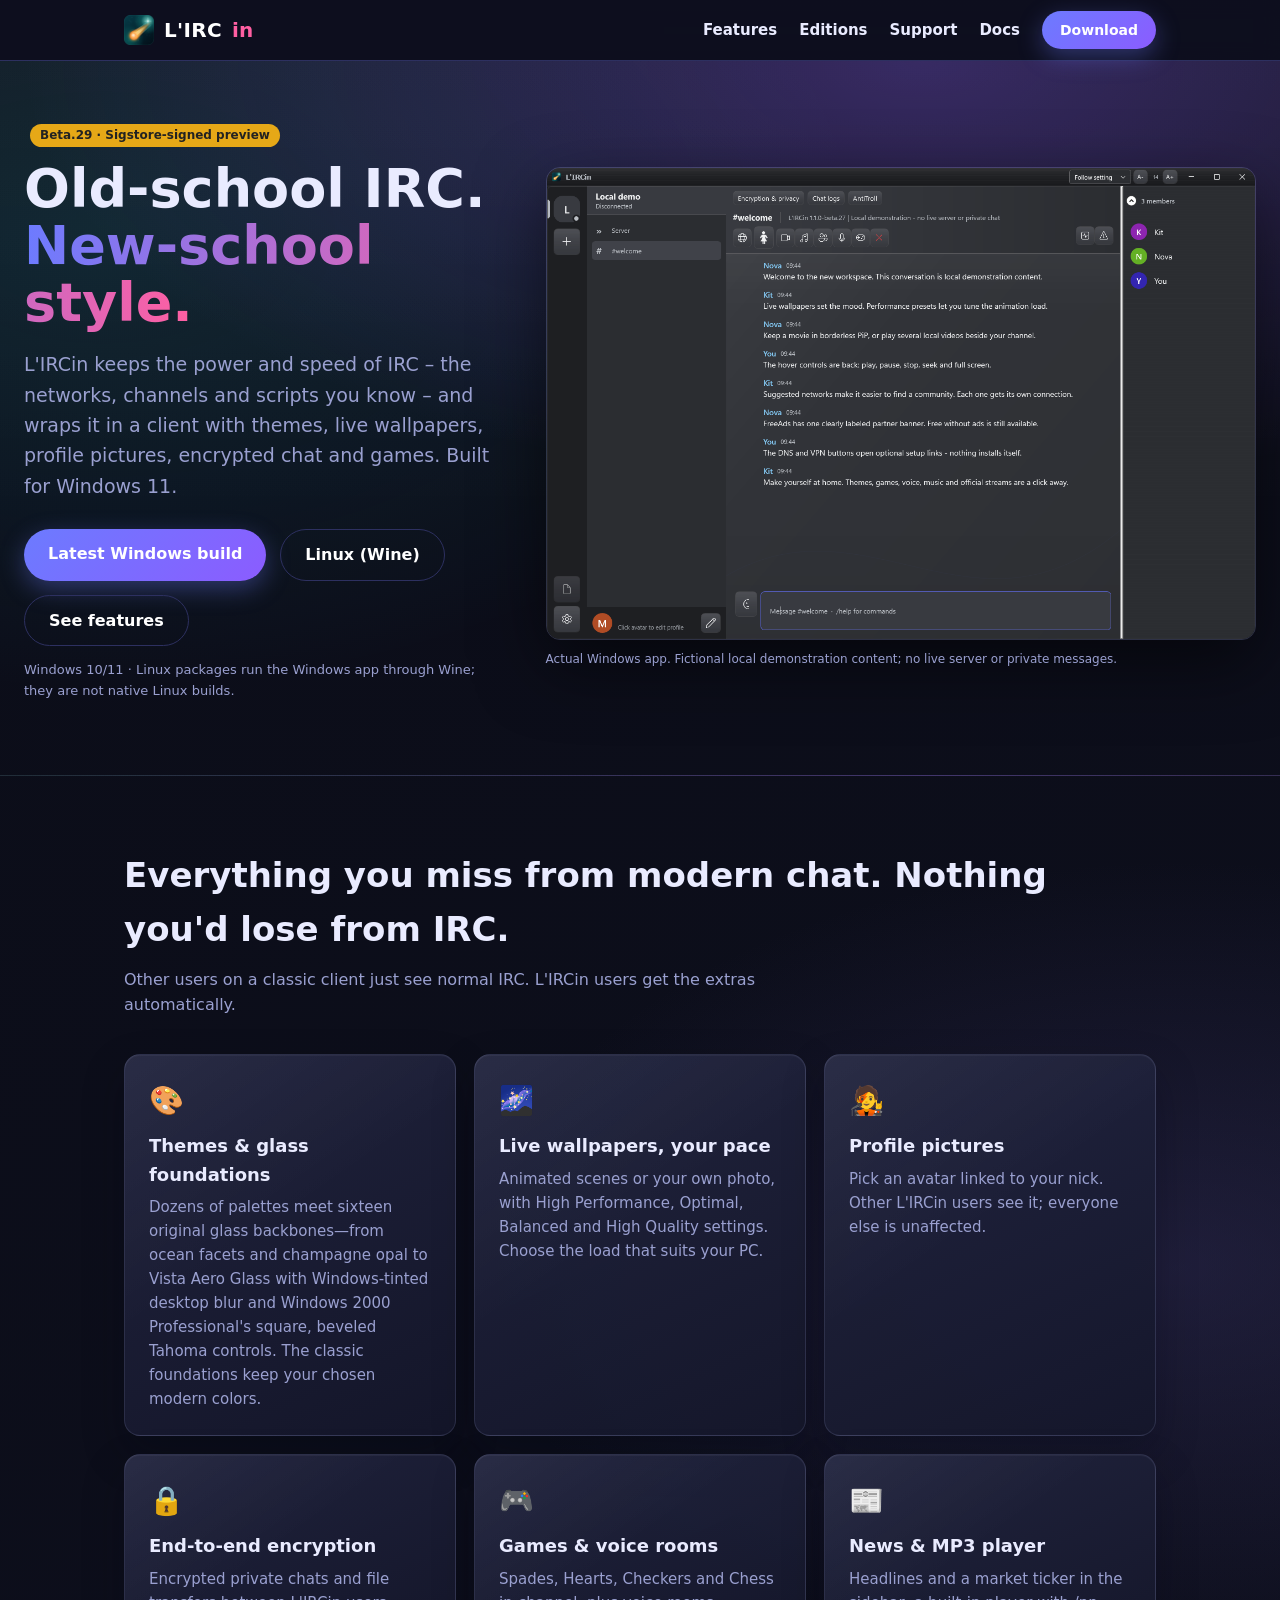
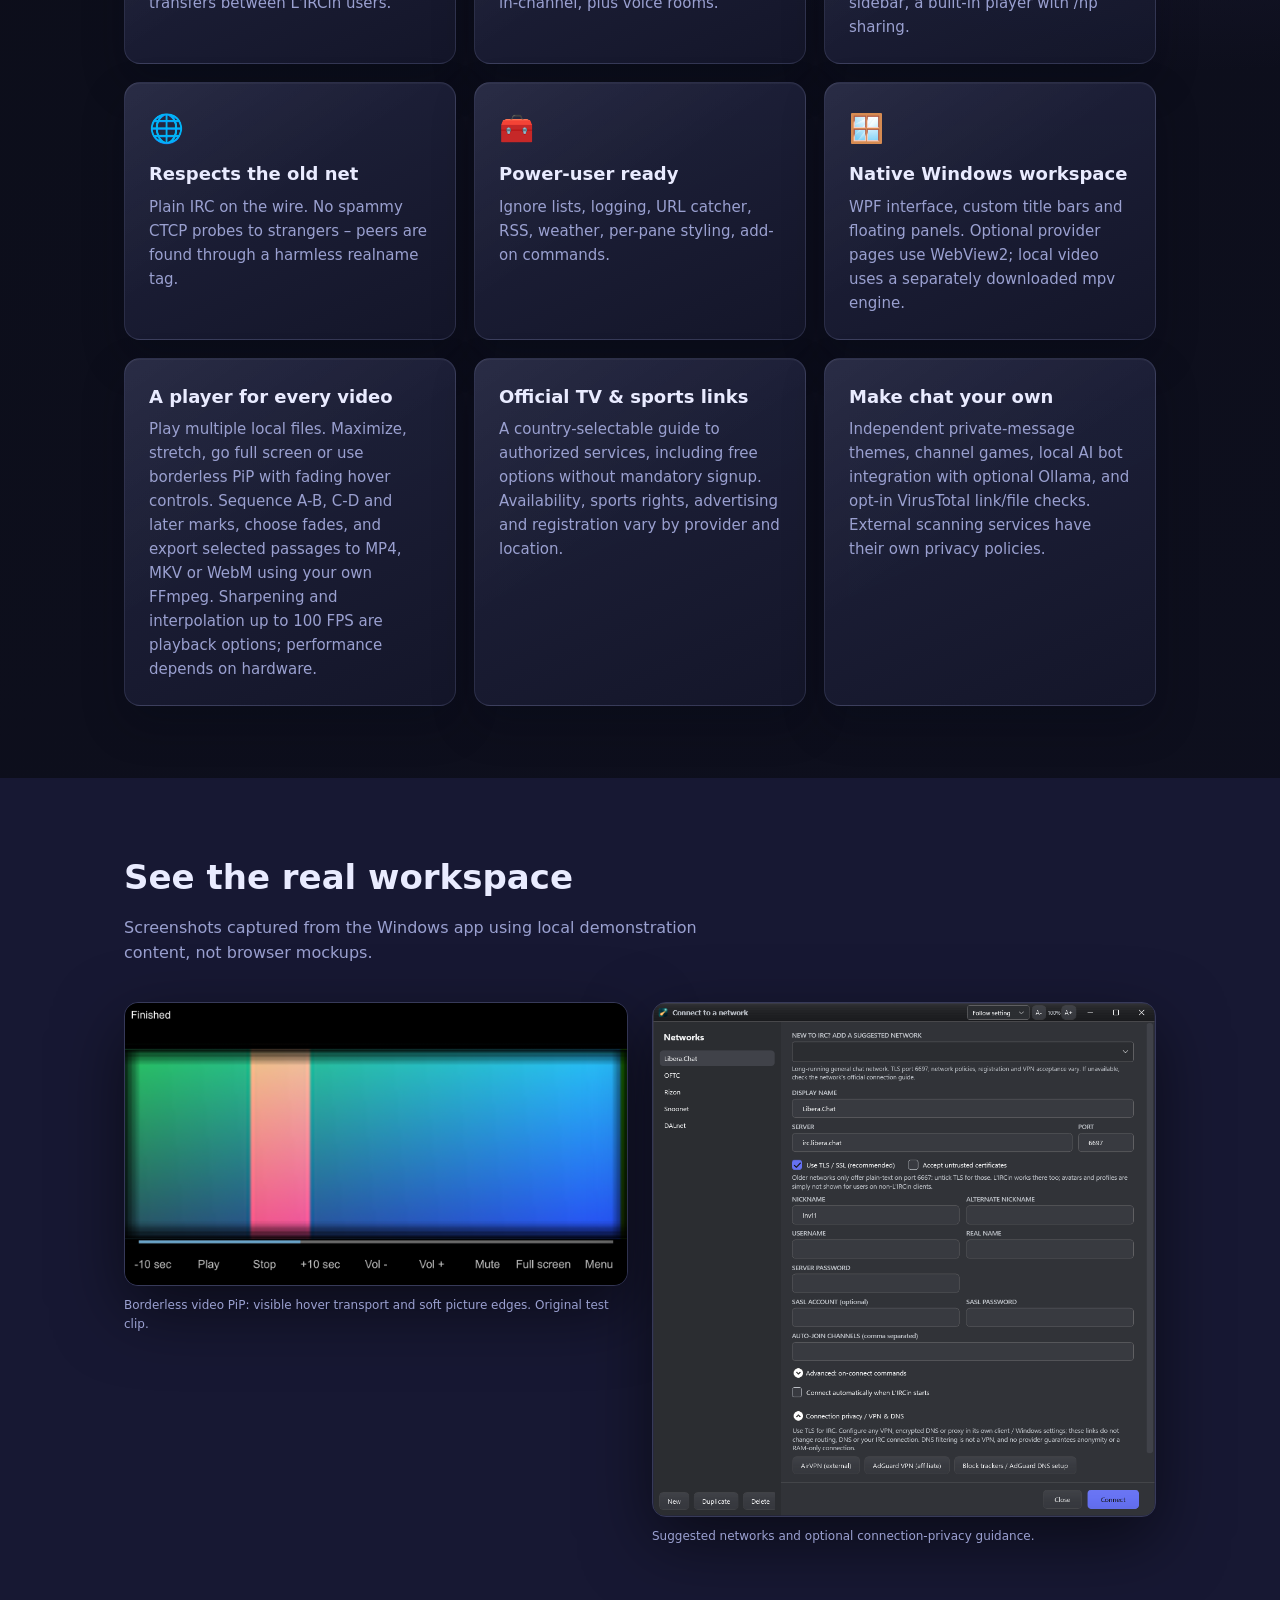
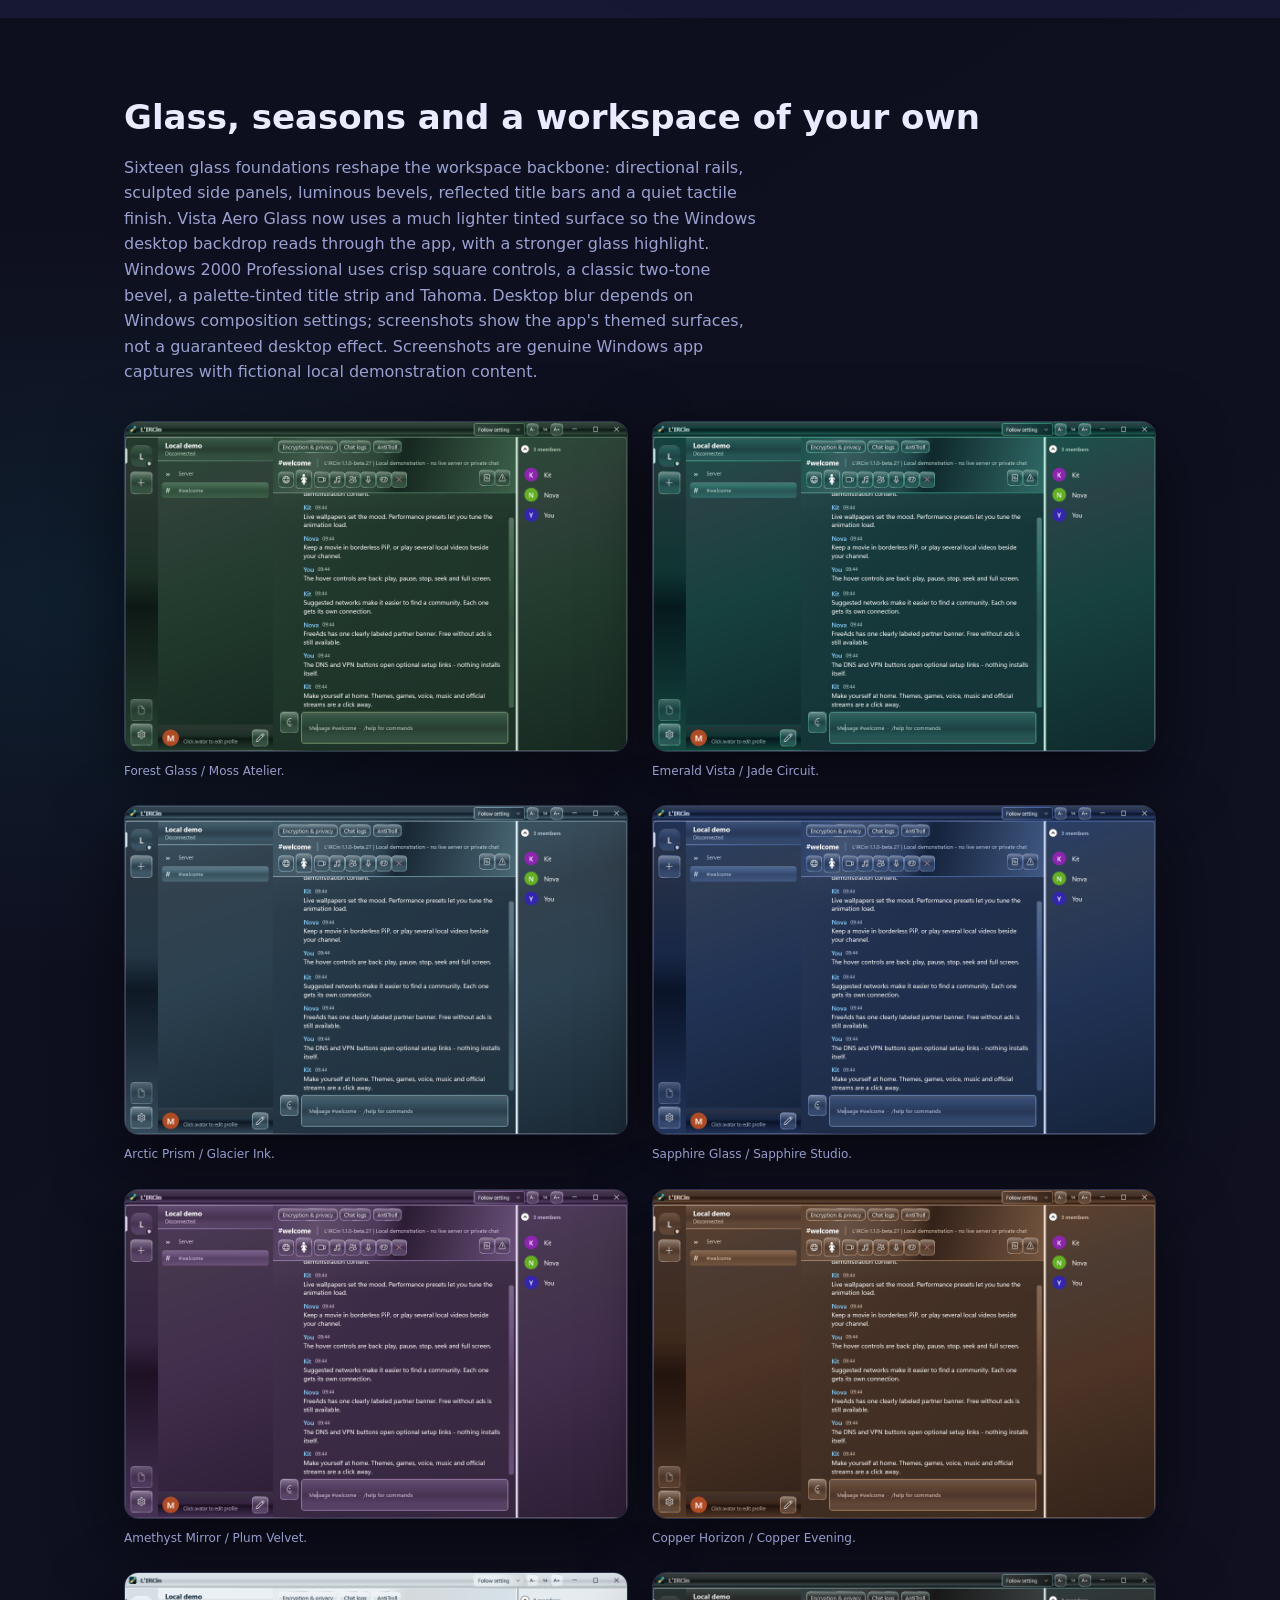
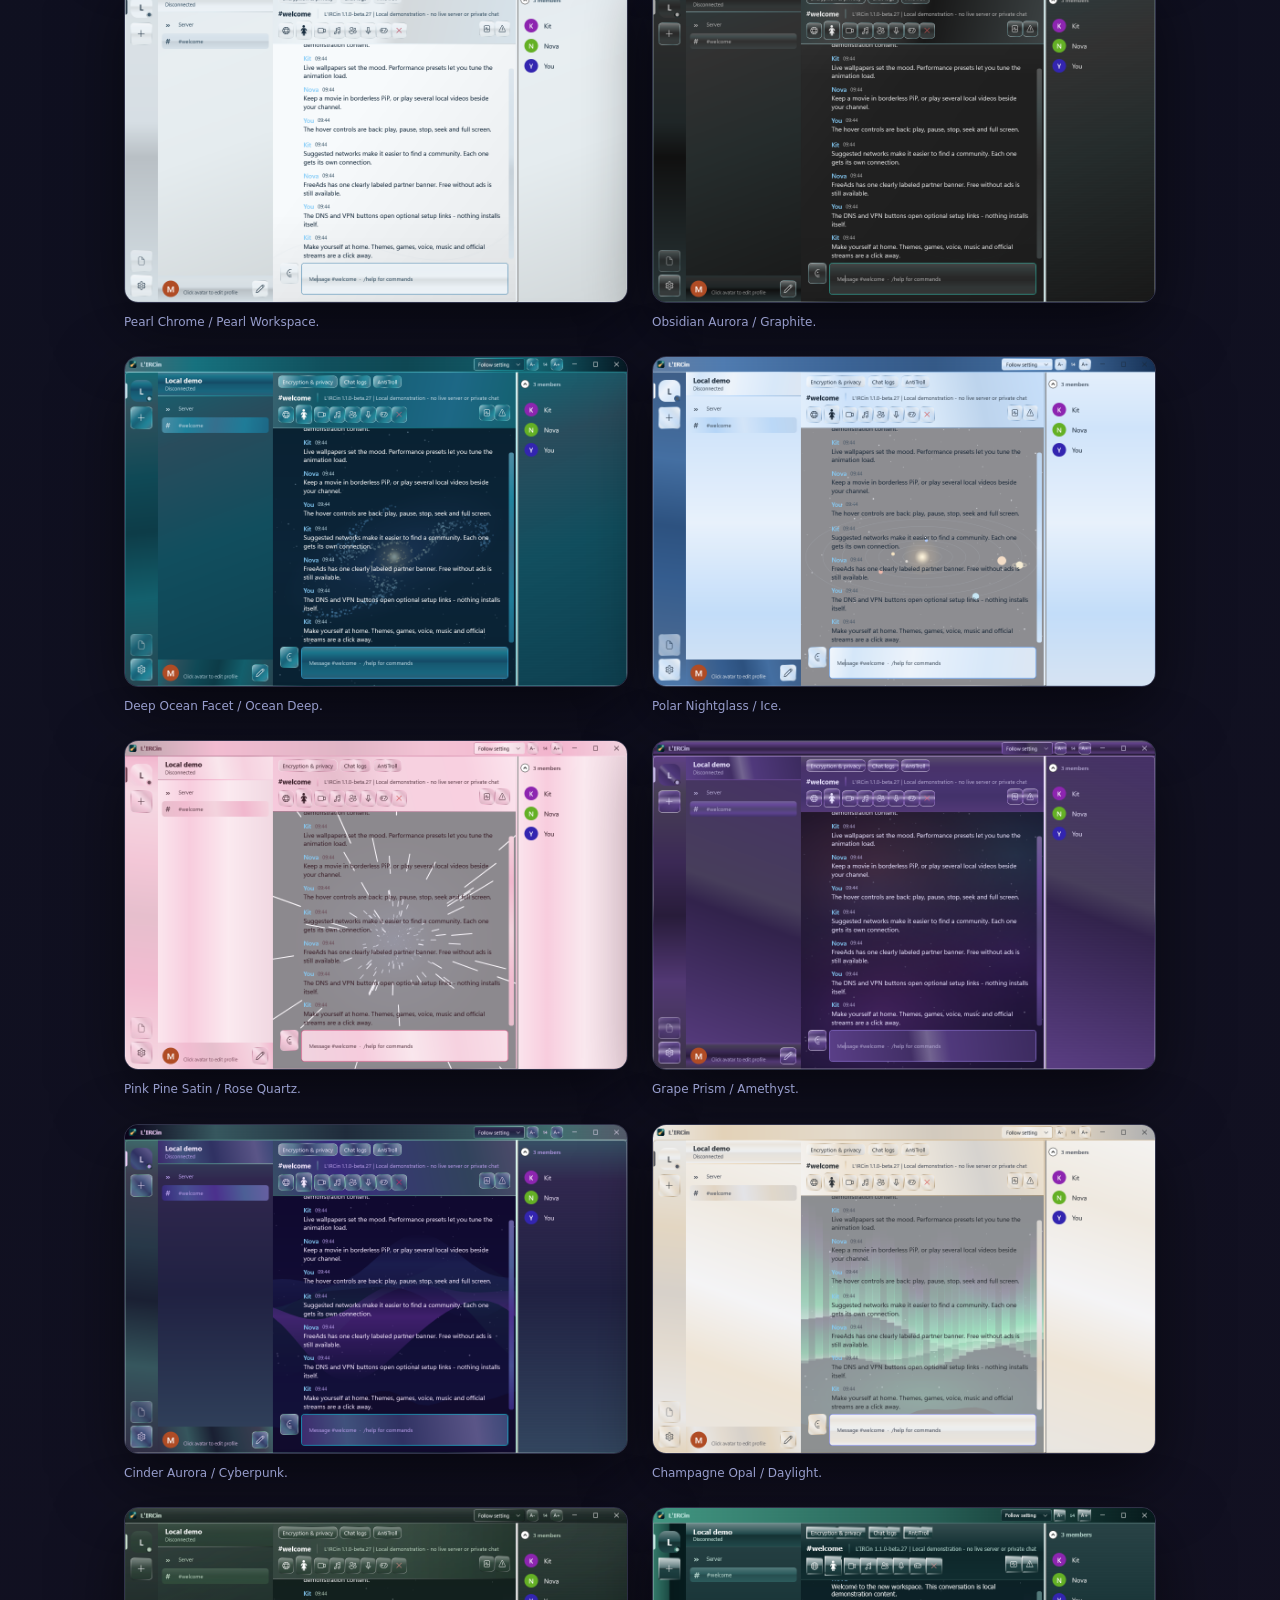
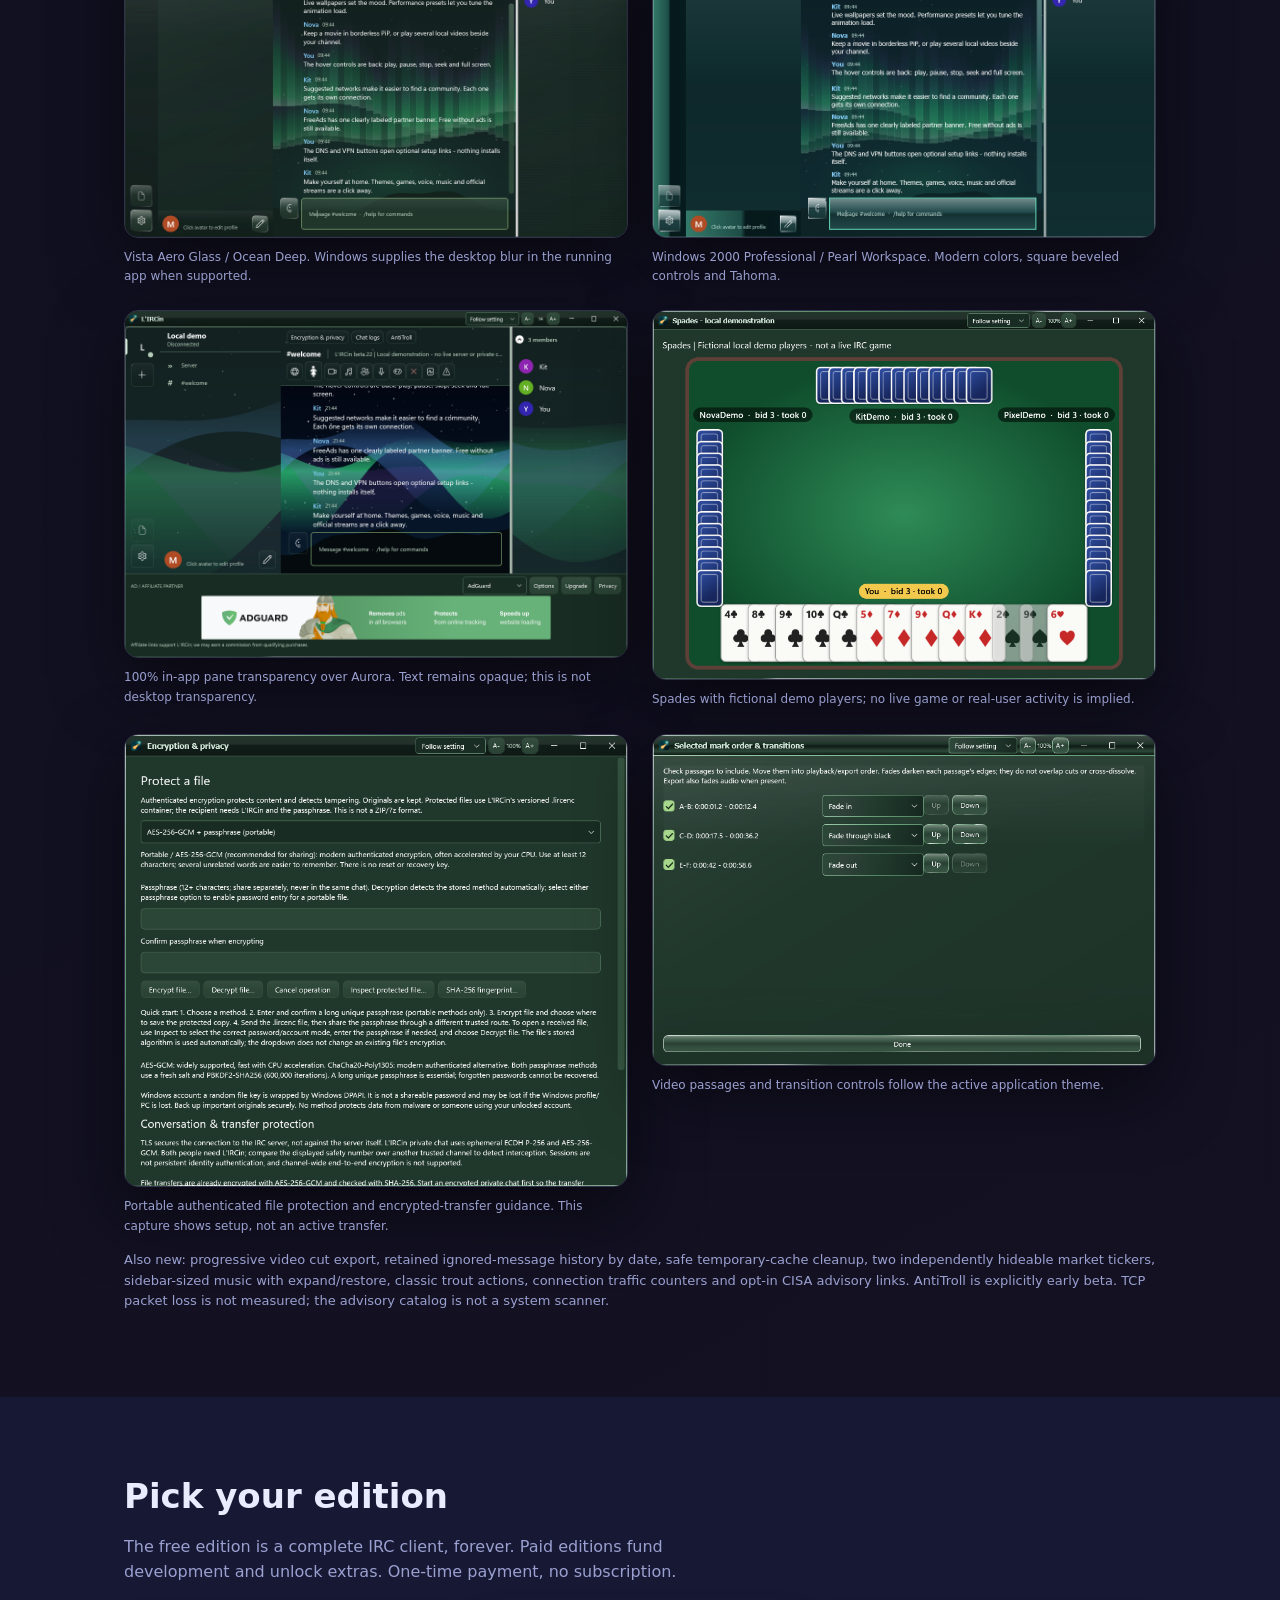
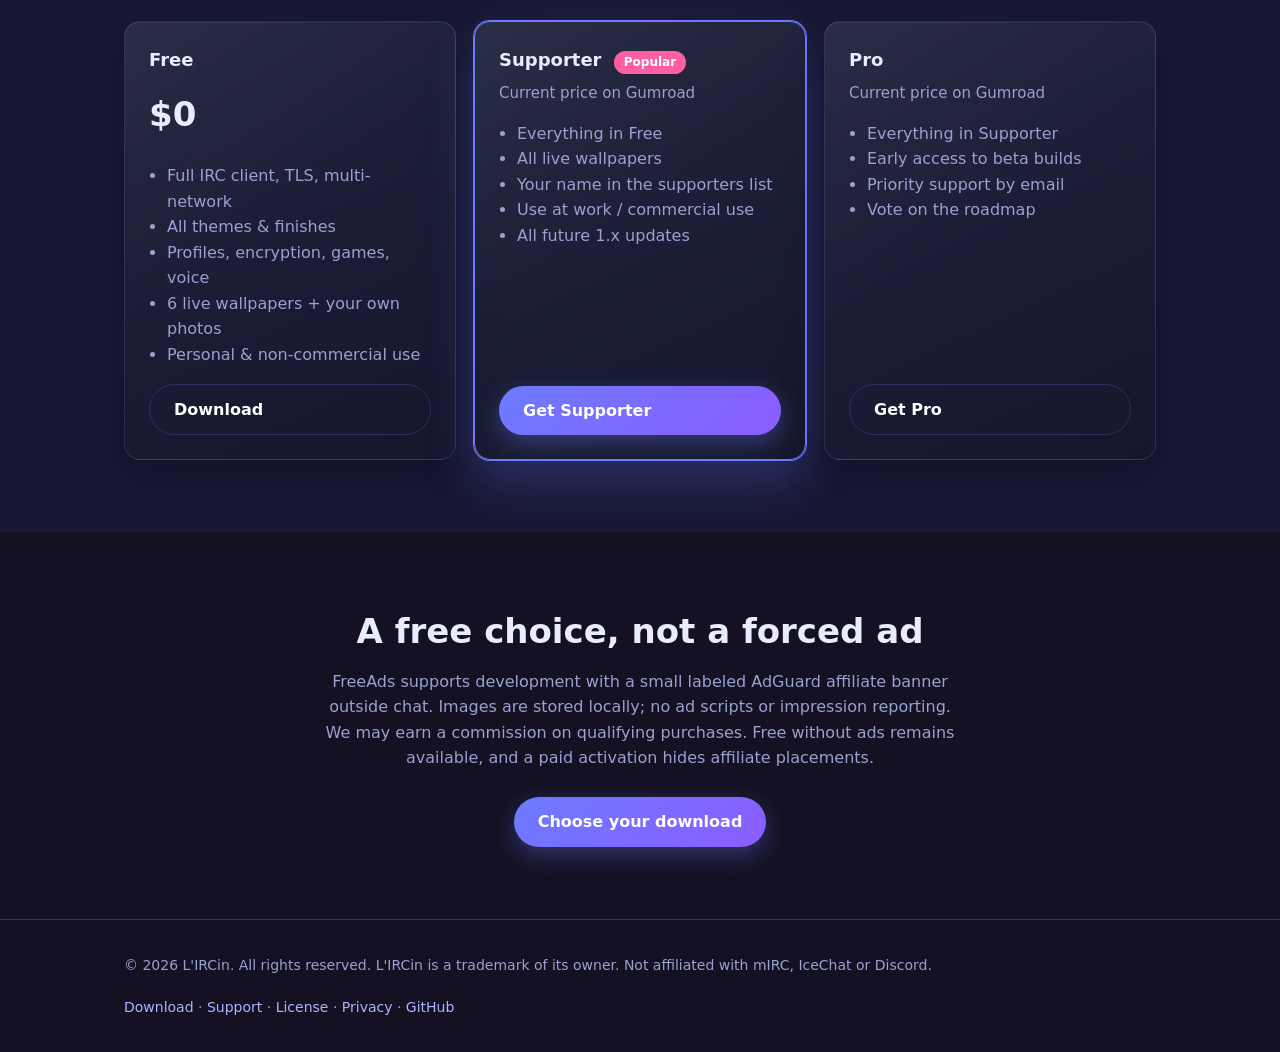
==== commit 5d3c2a45: "Publish beta.29 release links Co-authored-by: Copilot App <223556219+Copilot@users.noreply.github.co" ====
--- a/index.html
+++ b/index.html
@@ -3,12 +3,12 @@
 <meta name="description" content="L'IRCin is a modern Windows IRC client: themes, live wallpapers, profile pictures, encrypted chat and games – still speaks classic IRC.">
 <link rel="icon" href="favicon.ico"><link rel="stylesheet" href="assets/style.css"><script src="assets/config.js"></script></head><body>
 <header class="hero"><div class="wrap"><div>
-<span class="pill beta">Beta.27 · self-signed preview</span>
+<span class="pill beta">Beta.29 · Sigstore-signed preview</span>
 <h1 style="margin-top:14px">Old-school IRC.<br><em>New-school style.</em></h1>
 <p class="lead">L'IRCin keeps the power and speed of IRC – the networks, channels and scripts you know – and wraps it in a client with themes, live wallpapers, profile pictures, encrypted chat and games. Built for Windows 11.</p>
 <div class="row"><a class="btn" id="latest-windows" href="download.html">Latest Windows build</a><a class="btn alt" id="latest-linux" href="download.html">Linux (Wine)</a><a class="btn alt" href="#features">See features</a></div>
 <p class="note" id="latest-build-note">Windows 10/11 · Linux packages run the Windows app through Wine; they are not native Linux builds.</p></div>
-<figure class="showcase"><a href="assets/screenshots/glass-beta27/workspace.png"><img src="assets/screenshots/glass-beta27/workspace.png" alt="Actual beta.27 L'IRCin window with layered glass and fictional local demonstration chat" width="1100" height="720"></a><figcaption>Actual beta.27 Free app. Fictional local demonstration content; no live server or private messages.</figcaption></figure></div></header>
+<figure class="showcase"><a href="assets/screenshots/glass-beta27/workspace.png"><img src="assets/screenshots/glass-beta27/workspace.png" alt="Actual L'IRCin window with layered glass and fictional local demonstration chat" width="1100" height="720"></a><figcaption>Actual Windows app. Fictional local demonstration content; no live server or private messages.</figcaption></figure></div></header>
 
 <section id="features"><div class="wrap"><h2>Everything you miss from modern chat. Nothing you'd lose from IRC.</h2>
 <p class="sub">Other users on a classic client just see normal IRC. L'IRCin users get the extras automatically.</p>
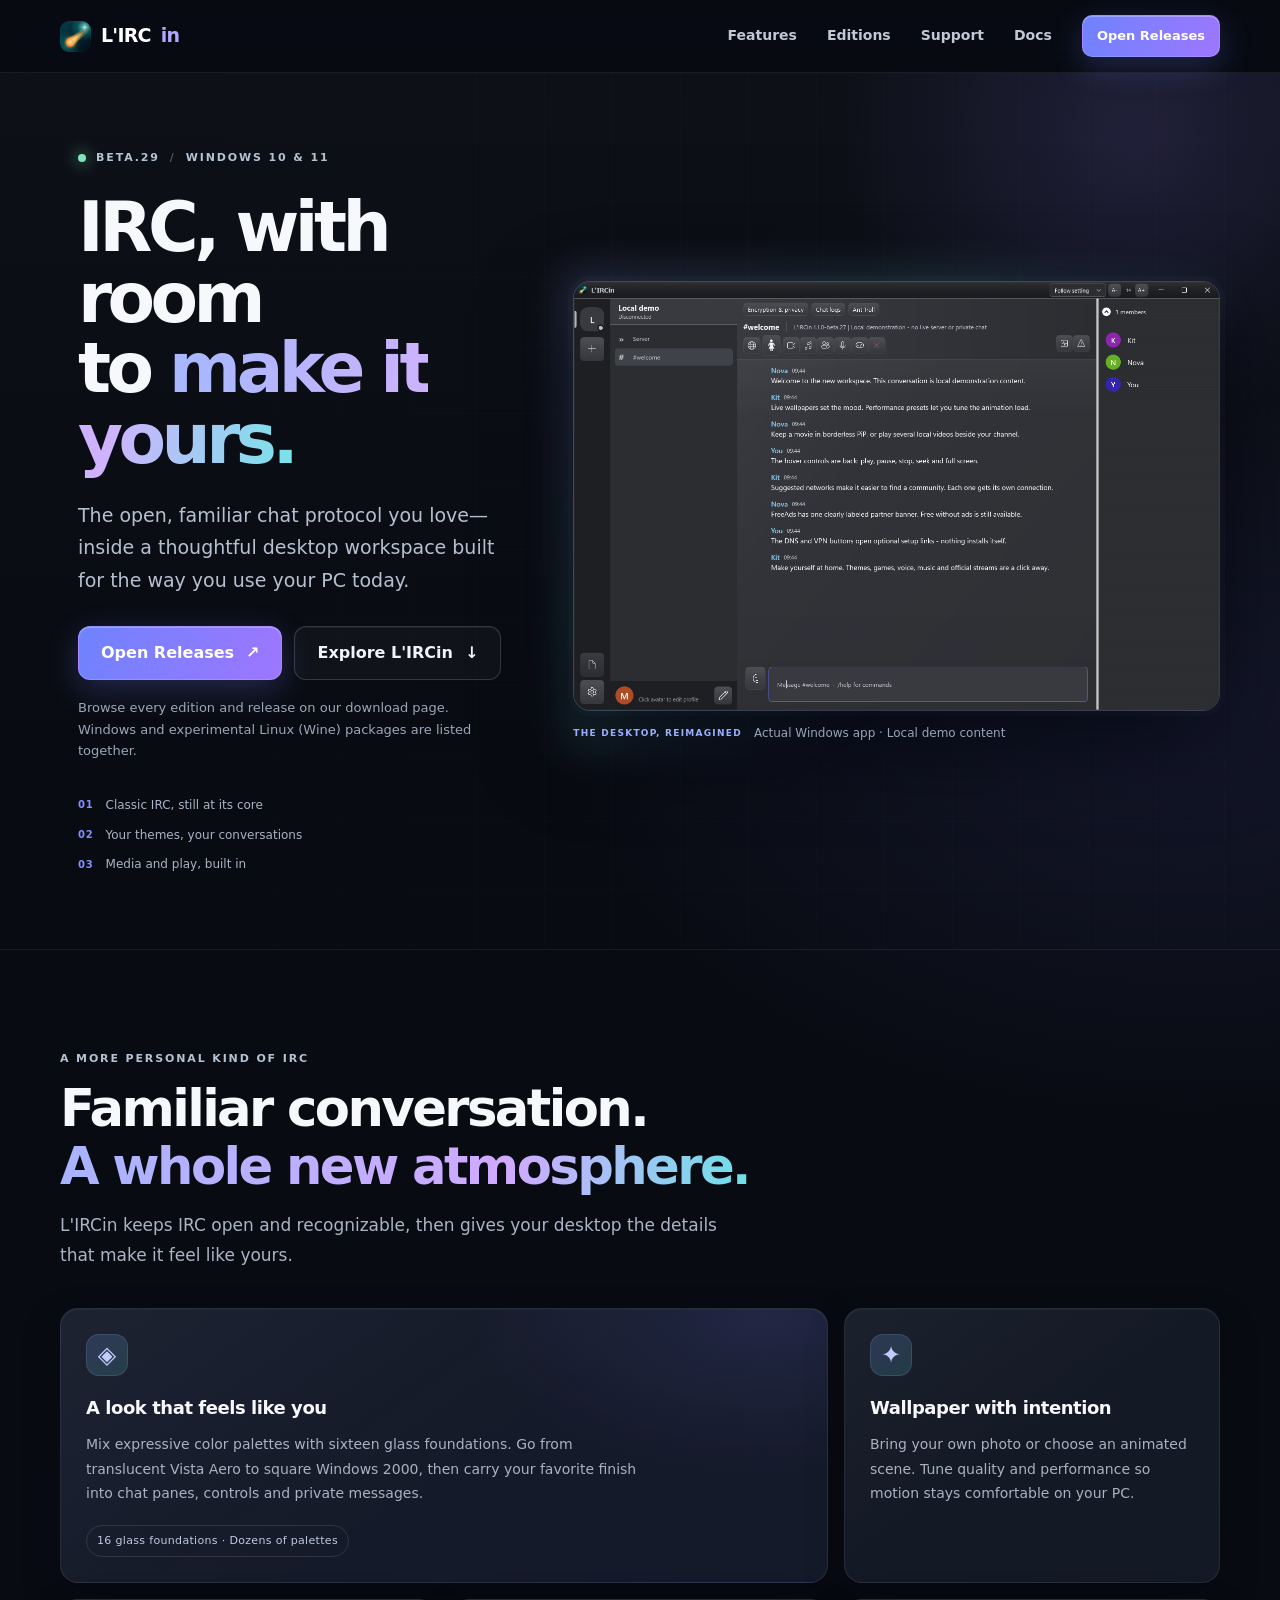
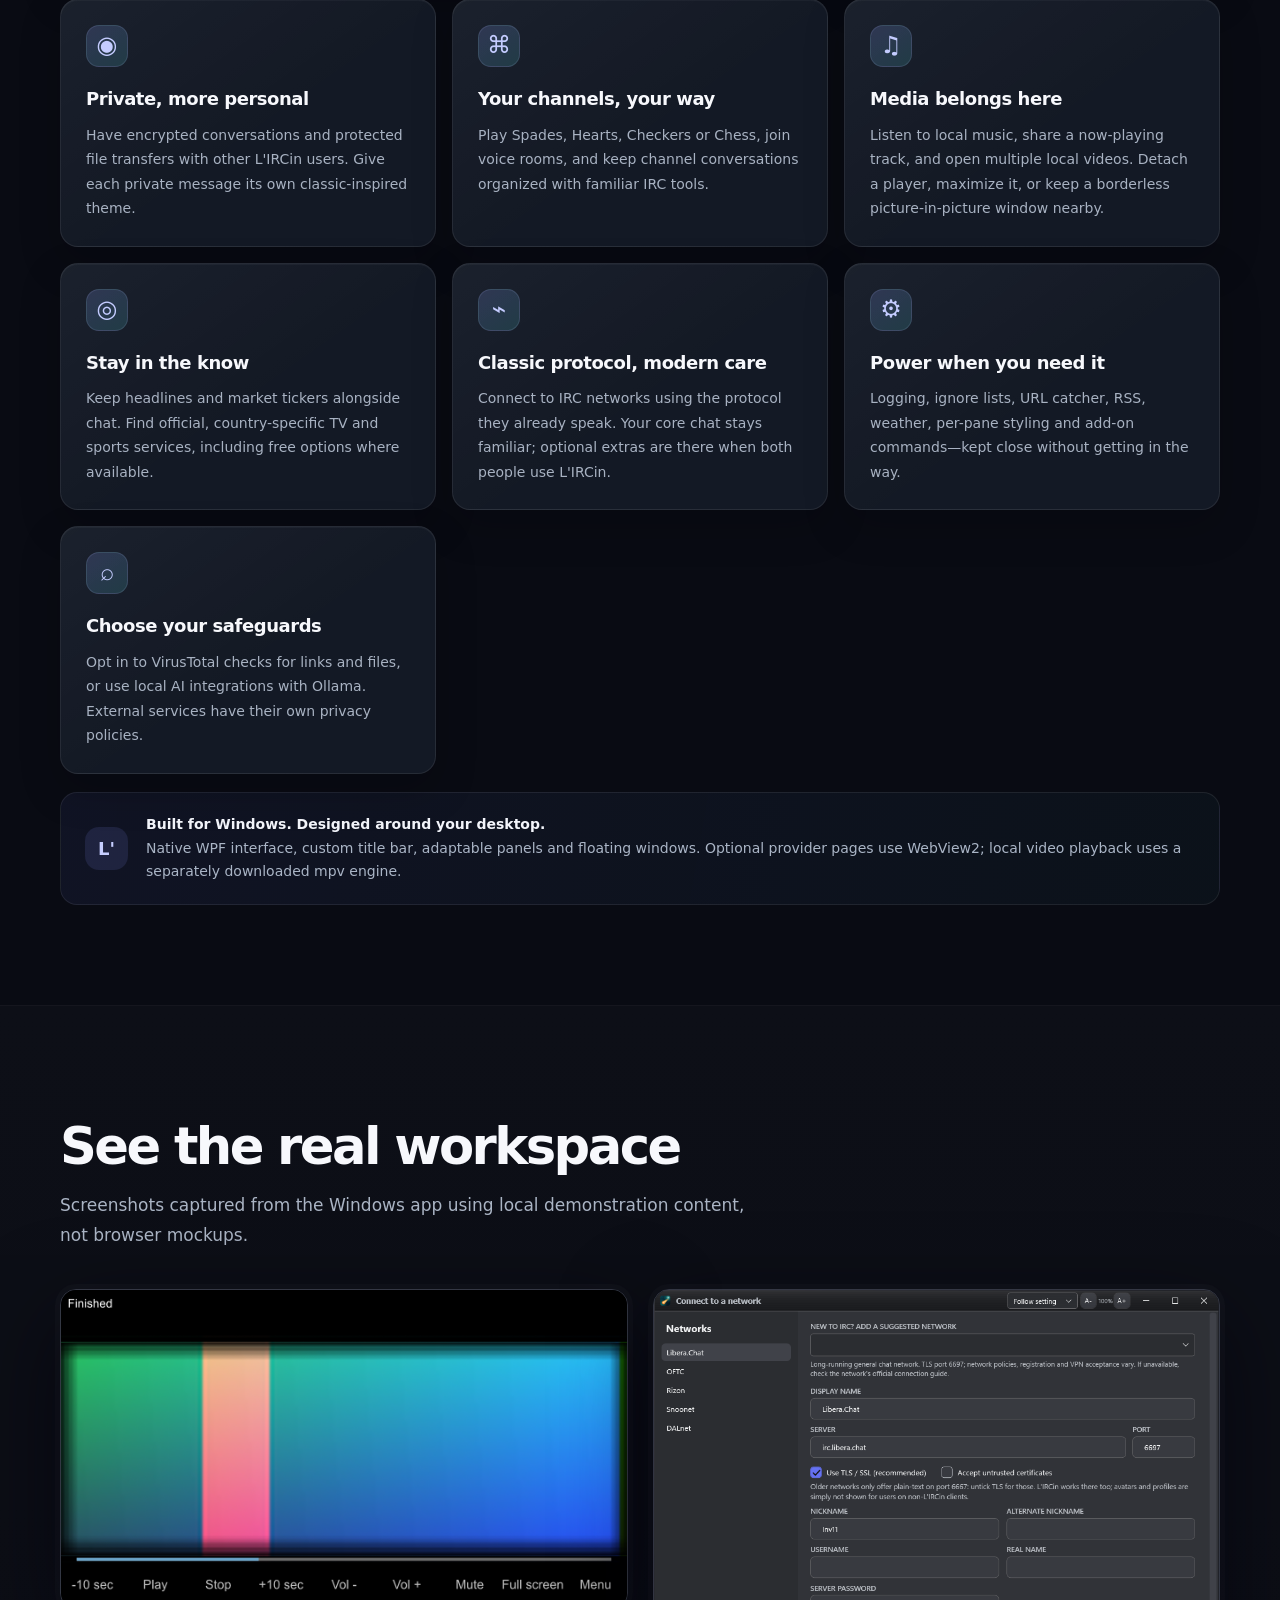
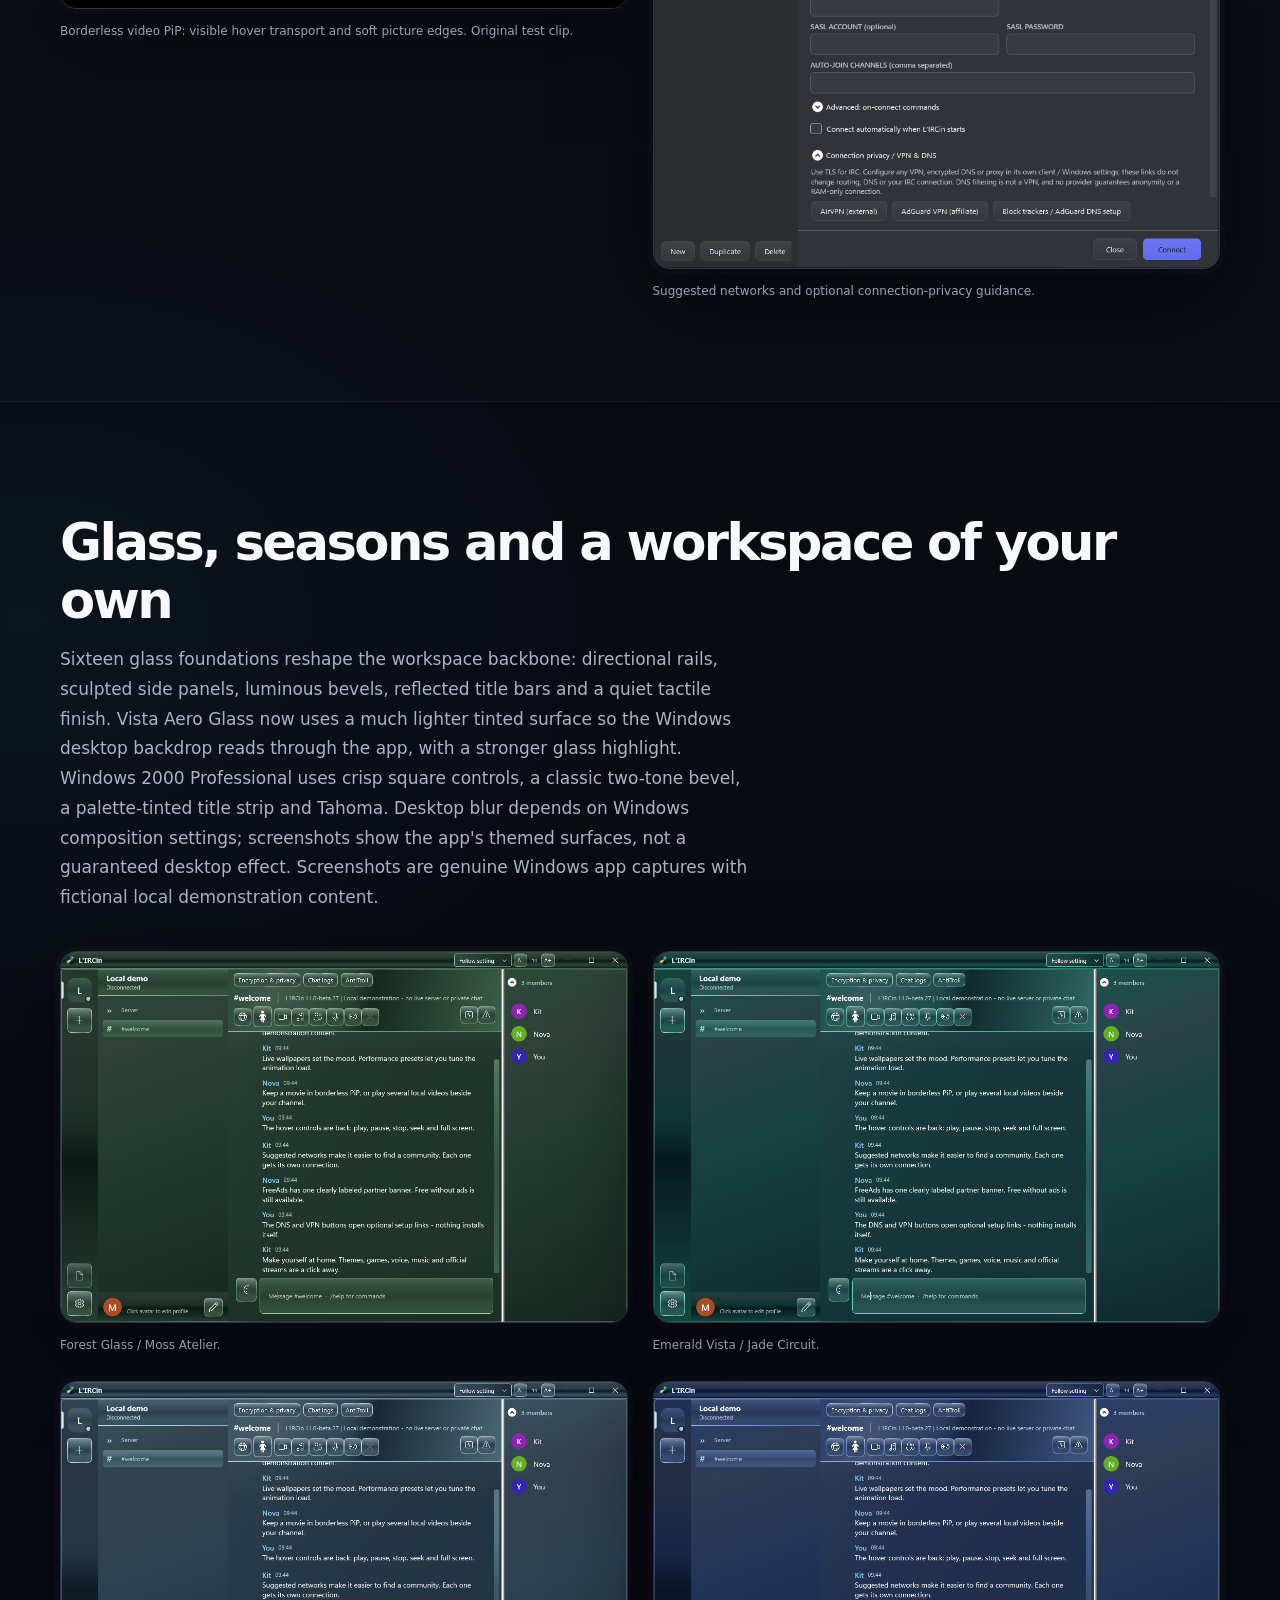
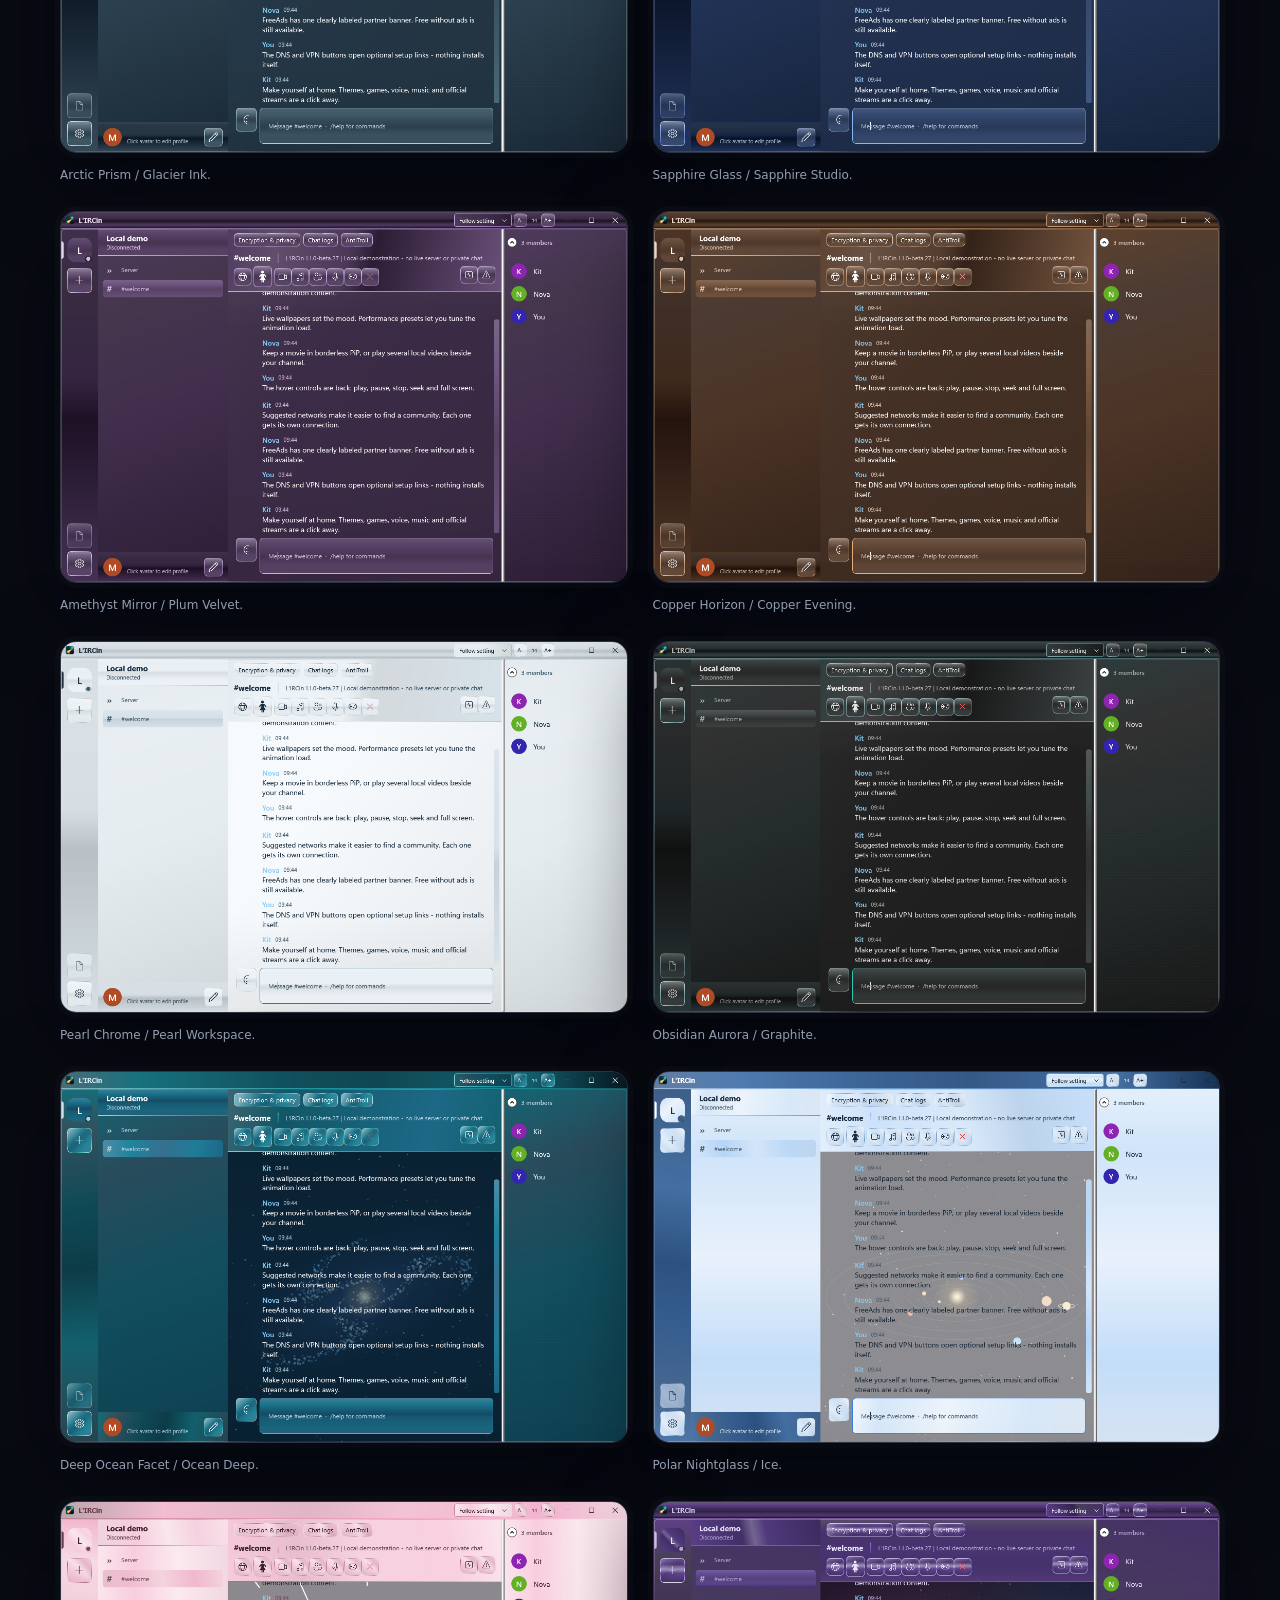
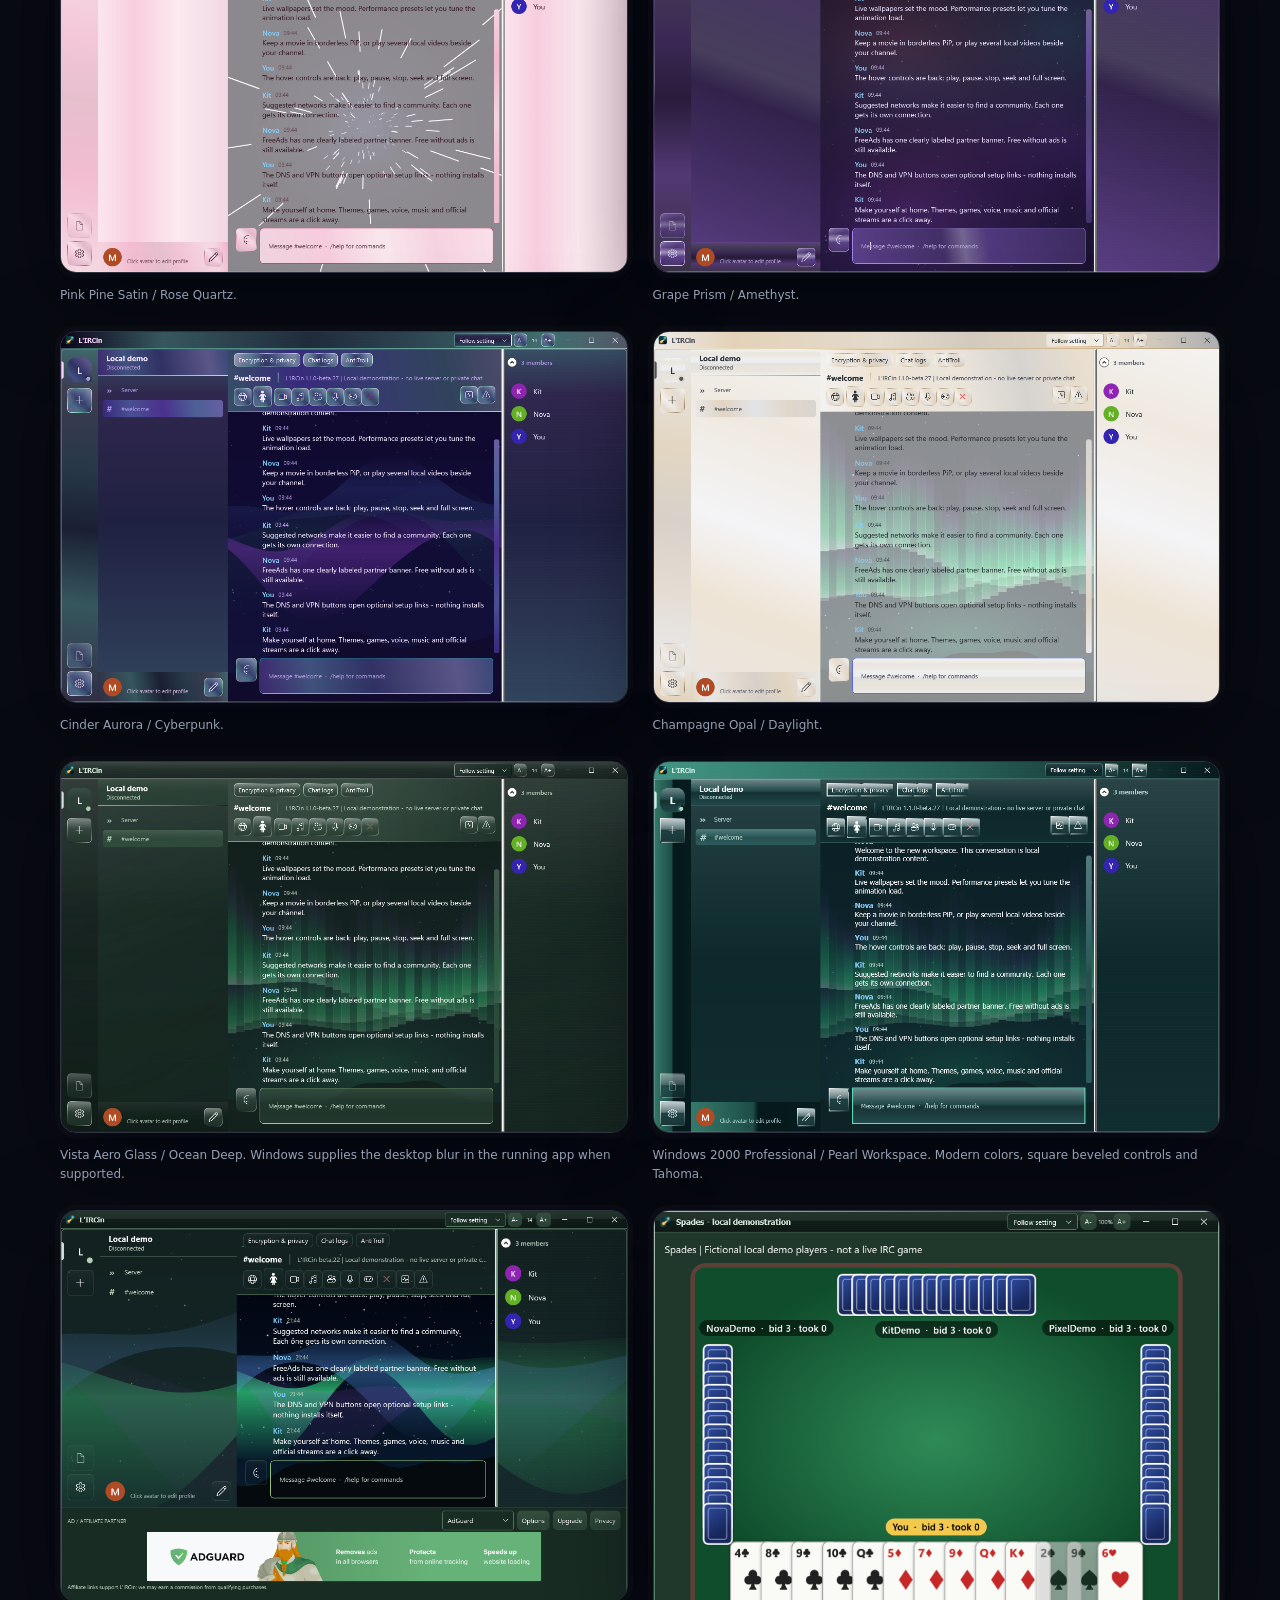
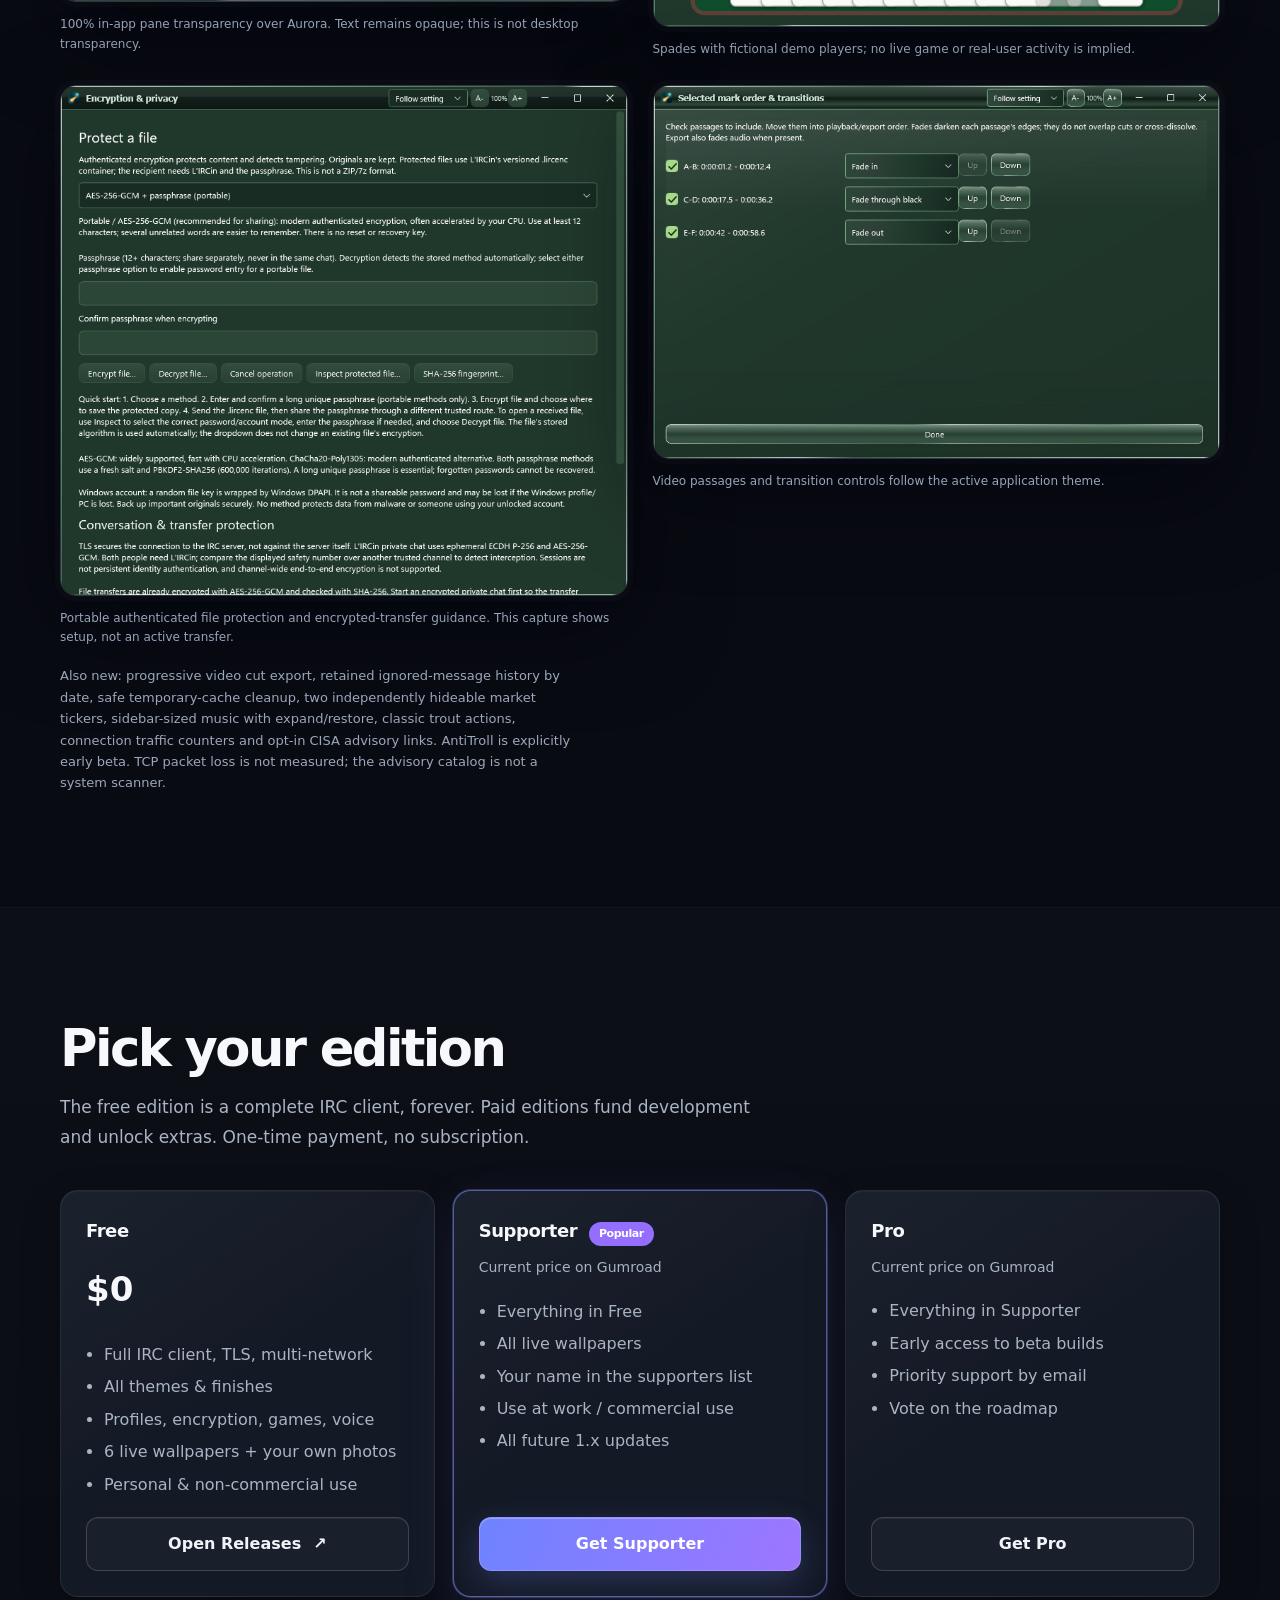
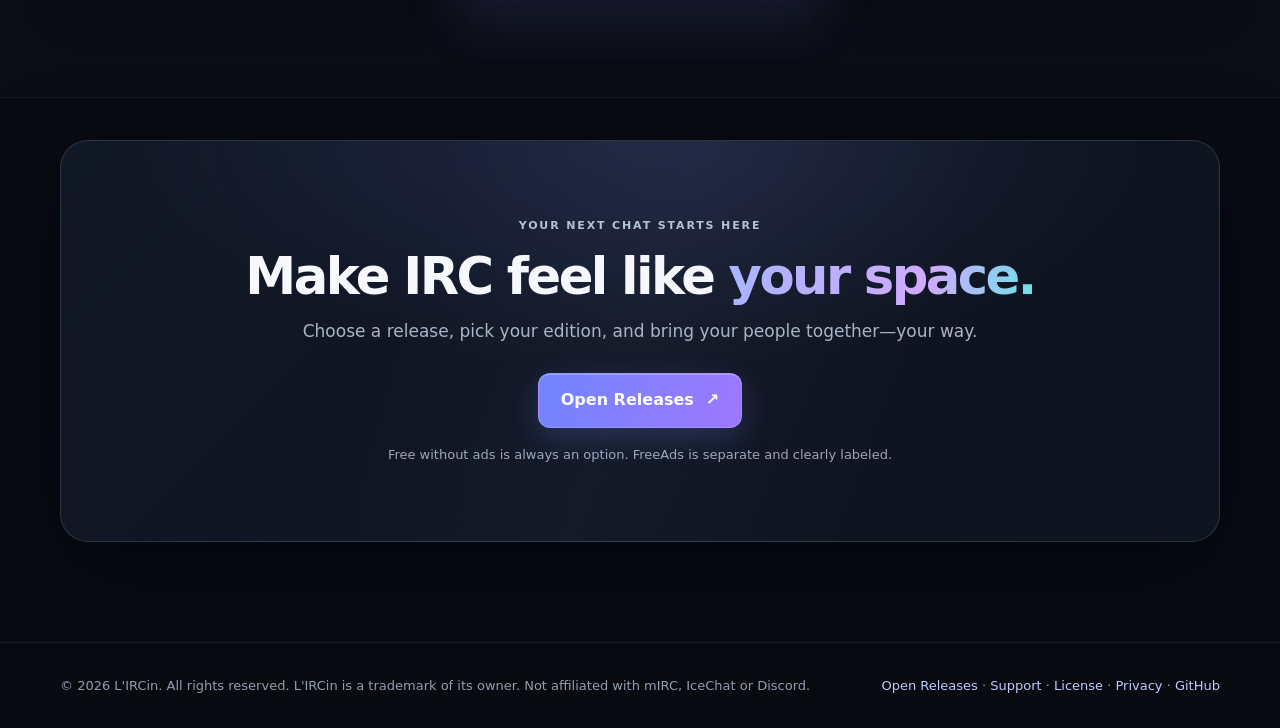
==== commit f943f19b: "Refresh LIRCin website and release browsing Co-authored-by: Copilot App <223556219+Copilot@users.nor" ====
--- a/index.html
+++ b/index.html
@@ -1,30 +1,31 @@
 <!doctype html><html lang="en"><head><meta charset="utf-8"><meta name="viewport" content="width=device-width,initial-scale=1">
-<title>L'IRCin – The IRC client that feels like 2026</title>
-<meta name="description" content="L'IRCin is a modern Windows IRC client: themes, live wallpapers, profile pictures, encrypted chat and games – still speaks classic IRC.">
+<title>L'IRCin — IRC, with room to make it yours</title>
+<meta name="description" content="A polished Windows IRC client with expressive themes, private messaging, games, voice, local video and a modern media workspace.">
 <link rel="icon" href="favicon.ico"><link rel="stylesheet" href="assets/style.css"><script src="assets/config.js"></script></head><body>
-<header class="hero"><div class="wrap"><div>
-<span class="pill beta">Beta.29 · Sigstore-signed preview</span>
-<h1 style="margin-top:14px">Old-school IRC.<br><em>New-school style.</em></h1>
-<p class="lead">L'IRCin keeps the power and speed of IRC – the networks, channels and scripts you know – and wraps it in a client with themes, live wallpapers, profile pictures, encrypted chat and games. Built for Windows 11.</p>
-<div class="row"><a class="btn" id="latest-windows" href="download.html">Latest Windows build</a><a class="btn alt" id="latest-linux" href="download.html">Linux (Wine)</a><a class="btn alt" href="#features">See features</a></div>
-<p class="note" id="latest-build-note">Windows 10/11 · Linux packages run the Windows app through Wine; they are not native Linux builds.</p></div>
-<figure class="showcase"><a href="assets/screenshots/glass-beta27/workspace.png"><img src="assets/screenshots/glass-beta27/workspace.png" alt="Actual L'IRCin window with layered glass and fictional local demonstration chat" width="1100" height="720"></a><figcaption>Actual Windows app. Fictional local demonstration content; no live server or private messages.</figcaption></figure></div></header>
+<header class="hero"><div class="wrap"><div class="hero-copy">
+<span class="eyebrow"><span class="status-dot"></span> Beta.29 <span class="eyebrow-sep">/</span> Windows 10 &amp; 11</span>
+<h1>IRC, with room<br>to <em>make it yours.</em></h1>
+<p class="lead">The open, familiar chat protocol you love—inside a thoughtful desktop workspace built for the way you use your PC today.</p>
+<div class="row hero-actions"><a class="btn" href="https://lircin.github.io/download.html#releases">Open Releases <span aria-hidden="true">↗</span></a><a class="btn alt" href="#features">Explore L'IRCin <span aria-hidden="true">↓</span></a></div>
+<p class="note">Browse every edition and release on our download page. Windows and experimental Linux (Wine) packages are listed together.</p>
+<div class="hero-proof"><span><b>01</b> Classic IRC, still at its core</span><span><b>02</b> Your themes, your conversations</span><span><b>03</b> Media and play, built in</span></div></div>
+<figure class="showcase hero-shot"><a href="assets/screenshots/glass-beta27/workspace.png"><img src="assets/screenshots/glass-beta27/workspace.png" alt="Actual L'IRCin window with layered glass and fictional local demonstration chat" width="1100" height="720"></a><figcaption><span>THE DESKTOP, REIMAGINED</span> Actual Windows app · Local demo content</figcaption></figure></div></header>
 
-<section id="features"><div class="wrap"><h2>Everything you miss from modern chat. Nothing you'd lose from IRC.</h2>
-<p class="sub">Other users on a classic client just see normal IRC. L'IRCin users get the extras automatically.</p>
+<section id="features"><div class="wrap"><div class="section-kicker">A MORE PERSONAL KIND OF IRC</div><h2>Familiar conversation.<br><span class="gradient-text">A whole new atmosphere.</span></h2>
+<p class="sub">L'IRCin keeps IRC open and recognizable, then gives your desktop the details that make it feel like yours.</p>
 <div class="grid">
-<div class="card"><div class="ic">🎨</div><h3>Themes &amp; glass foundations</h3><p>Dozens of palettes meet sixteen original glass backbones—from ocean facets and champagne opal to Vista Aero Glass with Windows-tinted desktop blur and Windows 2000 Professional's square, beveled Tahoma controls. The classic foundations keep your chosen modern colors.</p></div>
-<div class="card"><div class="ic">🌌</div><h3>Live wallpapers, your pace</h3><p>Animated scenes or your own photo, with High Performance, Optimal, Balanced and High Quality settings. Choose the load that suits your PC.</p></div>
-<div class="card"><div class="ic">🧑‍🎤</div><h3>Profile pictures</h3><p>Pick an avatar linked to your nick. Other L'IRCin users see it; everyone else is unaffected.</p></div>
-<div class="card"><div class="ic">🔒</div><h3>End-to-end encryption</h3><p>Encrypted private chats and file transfers between L'IRCin users.</p></div>
-<div class="card"><div class="ic">🎮</div><h3>Games &amp; voice rooms</h3><p>Spades, Hearts, Checkers and Chess in-channel, plus voice rooms.</p></div>
-<div class="card"><div class="ic">📰</div><h3>News &amp; MP3 player</h3><p>Headlines and a market ticker in the sidebar, a built-in player with /np sharing.</p></div>
-<div class="card"><div class="ic">🌐</div><h3>Respects the old net</h3><p>Plain IRC on the wire. No spammy CTCP probes to strangers – peers are found through a harmless realname tag.</p></div>
-<div class="card"><div class="ic">🧰</div><h3>Power-user ready</h3><p>Ignore lists, logging, URL catcher, RSS, weather, per-pane styling, add-on commands.</p></div>
-<div class="card"><div class="ic">🪟</div><h3>Native Windows workspace</h3><p>WPF interface, custom title bars and floating panels. Optional provider pages use WebView2; local video uses a separately downloaded mpv engine.</p></div>
-<div class="card"><h3>A player for every video</h3><p>Play multiple local files. Maximize, stretch, go full screen or use borderless PiP with fading hover controls. Sequence A-B, C-D and later marks, choose fades, and export selected passages to MP4, MKV or WebM using your own FFmpeg. Sharpening and interpolation up to 100 FPS are playback options; performance depends on hardware.</p></div>
-<div class="card"><h3>Official TV &amp; sports links</h3><p>A country-selectable guide to authorized services, including free options without mandatory signup. Availability, sports rights, advertising and registration vary by provider and location.</p></div>
-<div class="card"><h3>Make chat your own</h3><p>Independent private-message themes, channel games, local AI bot integration with optional Ollama, and opt-in VirusTotal link/file checks. External scanning services have their own privacy policies.</p></div></div></div></section>
+<div class="card feature-card feature-card-large"><div class="ic">◈</div><h3>A look that feels like you</h3><p>Mix expressive color palettes with sixteen glass foundations. Go from translucent Vista Aero to square Windows 2000, then carry your favorite finish into chat panes, controls and private messages.</p><span class="feature-tag">16 glass foundations · Dozens of palettes</span></div>
+<div class="card feature-card"><div class="ic">✦</div><h3>Wallpaper with intention</h3><p>Bring your own photo or choose an animated scene. Tune quality and performance so motion stays comfortable on your PC.</p></div>
+<div class="card feature-card"><div class="ic">◉</div><h3>Private, more personal</h3><p>Have encrypted conversations and protected file transfers with other L'IRCin users. Give each private message its own classic-inspired theme.</p></div>
+<div class="card feature-card"><div class="ic">⌘</div><h3>Your channels, your way</h3><p>Play Spades, Hearts, Checkers or Chess, join voice rooms, and keep channel conversations organized with familiar IRC tools.</p></div>
+<div class="card feature-card"><div class="ic">♫</div><h3>Media belongs here</h3><p>Listen to local music, share a now-playing track, and open multiple local videos. Detach a player, maximize it, or keep a borderless picture-in-picture window nearby.</p></div>
+<div class="card feature-card"><div class="ic">◎</div><h3>Stay in the know</h3><p>Keep headlines and market tickers alongside chat. Find official, country-specific TV and sports services, including free options where available.</p></div>
+<div class="card feature-card"><div class="ic">⌁</div><h3>Classic protocol, modern care</h3><p>Connect to IRC networks using the protocol they already speak. Your core chat stays familiar; optional extras are there when both people use L'IRCin.</p></div>
+<div class="card feature-card"><div class="ic">⚙</div><h3>Power when you need it</h3><p>Logging, ignore lists, URL catcher, RSS, weather, per-pane styling and add-on commands—kept close without getting in the way.</p></div>
+<div class="card feature-card"><div class="ic">⌕</div><h3>Choose your safeguards</h3><p>Opt in to VirusTotal checks for links and files, or use local AI integrations with Ollama. External services have their own privacy policies.</p></div>
+</div>
+<div class="feature-note"><span class="feature-note-mark">L'</span><p><strong>Built for Windows. Designed around your desktop.</strong><br>Native WPF interface, custom title bar, adaptable panels and floating windows. Optional provider pages use WebView2; local video playback uses a separately downloaded mpv engine.</p></div>
+</div></section>
 
 <section class="alt"><div class="wrap"><h2>See the real workspace</h2><p class="sub">Screenshots captured from the Windows app using local demonstration content, not browser mockups.</p><div class="gallery">
 <figure class="showcase"><a href="assets/screenshots/video-pip.png"><img src="assets/screenshots/video-pip.png" alt="Actual borderless video player with fading playback controls over an original test clip" loading="lazy"></a><figcaption>Borderless video PiP: visible hover transport and soft picture edges. Original test clip.</figcaption></figure>
@@ -61,9 +62,9 @@
 <section id="editions" class="alt"><div class="wrap"><h2>Pick your edition</h2>
 <p class="sub">The free edition is a complete IRC client, forever. Paid editions fund development and unlock extras. One-time payment, no subscription.</p>
 <div class="tiers">
-<div class="card tier"><h3>Free</h3><div class="price">$0</div><ul><li>Full IRC client, TLS, multi-network</li><li>All themes &amp; finishes</li><li>Profiles, encryption, games, voice</li><li>6 live wallpapers + your own photos</li><li>Personal &amp; non-commercial use</li></ul><a class="btn alt" href="download.html">Download</a></div>
+<div class="card tier"><h3>Free</h3><div class="price">$0</div><ul><li>Full IRC client, TLS, multi-network</li><li>All themes &amp; finishes</li><li>Profiles, encryption, games, voice</li><li>6 live wallpapers + your own photos</li><li>Personal &amp; non-commercial use</li></ul><a class="btn alt" href="https://lircin.github.io/download.html#releases">Open Releases <span aria-hidden="true">↗</span></a></div>
 <div class="card tier hot"><h3>Supporter <span class="pill">Popular</span></h3><p>Current price on Gumroad</p><ul><li>Everything in Free</li><li>All live wallpapers</li><li>Your name in the supporters list</li><li>Use at work / commercial use</li><li>All future 1.x updates</li></ul><a class="btn" data-link="supporter" href="https://quasarlabs3.gumroad.com/l/wbwyl">Get Supporter</a></div>
 <div class="card tier"><h3>Pro</h3><p>Current price on Gumroad</p><ul><li>Everything in Supporter</li><li>Early access to beta builds</li><li>Priority support by email</li><li>Vote on the roadmap</li></ul><a class="btn alt" data-link="pro" href="https://quasarlabs3.gumroad.com/l/rgxxc">Get Pro</a></div></div></div></section>
 
-<section><div class="wrap" style="text-align:center"><h2>A free choice, not a forced ad</h2><p class="sub" style="margin:0 auto 26px">FreeAds supports development with a small labeled AdGuard affiliate banner outside chat. Images are stored locally; no ad scripts or impression reporting. We may earn a commission on qualifying purchases. Free without ads remains available, and a paid activation hides affiliate placements.</p><a class="btn" href="download.html">Choose your download</a></div></section>
+<section class="closing-cta"><div class="wrap"><div class="closing-panel"><div class="section-kicker">YOUR NEXT CHAT STARTS HERE</div><h2>Make IRC feel like <span class="gradient-text">your space.</span></h2><p class="sub">Choose a release, pick your edition, and bring your people together—your way.</p><a class="btn" href="https://lircin.github.io/download.html#releases">Open Releases <span aria-hidden="true">↗</span></a><p class="note">Free without ads is always an option. FreeAds is separate and clearly labeled.</p></div></div></section>
 <script src="assets/site.js"></script></body></html>
--- a/assets/style.css
+++ b/assets/style.css
@@ -1,54 +1,120 @@
-:root{--bg:#0f1020;--bg2:#171833;--card:#1d1f3d;--line:#2d3060;--tx:#e9ebff;--mut:#9aa0d0;--acc:#6c7bff;--acc2:#ff5fa2;--ok:#3ddc97}
-*{box-sizing:border-box}html{scroll-behavior:smooth}
-body{margin:0;background:radial-gradient(1000px 580px at 92% 14%,#443d7855,transparent 70%),radial-gradient(850px 520px at 4% 42%,#123f5050,transparent 72%),linear-gradient(150deg,#0b0d18,var(--bg) 48%,#151123);color:var(--tx);font:16px/1.6 "Segoe UI",Tahoma,system-ui,sans-serif}
-a{color:#aab4ff;text-decoration:none}a:hover{text-decoration:underline}
-.wrap{max-width:1080px;margin:0 auto;padding:0 24px}
-nav{position:sticky;top:0;z-index:9;background:rgba(15,16,32,.85);backdrop-filter:blur(10px);border-bottom:1px solid var(--line)}
-nav .wrap{display:flex;align-items:center;gap:22px;height:60px}
-.logo{font-weight:800;font-size:20px;color:#fff;letter-spacing:.3px}.logo b{color:var(--acc2)}
-nav .sp{flex:1}nav a.l{color:var(--tx);font-weight:600;font-size:15px}
-.btn{display:inline-block;background:linear-gradient(135deg,var(--acc),#8b5cff);color:#fff!important;font-weight:700;padding:12px 24px;border-radius:999px;border:0;box-shadow:0 8px 24px rgba(108,123,255,.35);cursor:pointer;transition:.15s}
-.btn:hover{transform:translateY(-2px);text-decoration:none}
-.btn.alt{background:transparent;border:1.5px solid var(--line);box-shadow:none}
-.btn.sm{padding:8px 18px;font-size:14px}
-.hero{padding:90px 0 70px;background:radial-gradient(900px 430px at 72% 0,rgba(139,92,255,.30),transparent),radial-gradient(760px 460px at 8% 24%,rgba(35,201,212,.12),transparent),linear-gradient(180deg,#ffffff08,transparent 65%);border-bottom:1px solid #ffffff0d}
-.hero .wrap{display:grid;grid-template-columns:1.05fr 1fr;gap:48px;align-items:center}
-h1{font-size:54px;line-height:1.05;margin:0 0 18px;font-weight:900}h1 em{font-style:normal;background:linear-gradient(90deg,var(--acc),var(--acc2));-webkit-background-clip:text;background-clip:text;color:transparent}
-.lead{font-size:19px;color:var(--mut);margin:0 0 28px}.row{display:flex;gap:14px;flex-wrap:wrap}
-.note{font-size:13px;color:var(--mut);margin-top:14px}
-.mock{border-radius:12px;overflow:hidden;border:1px solid var(--line);background:var(--bg2);box-shadow:0 30px 80px rgba(0,0,0,.55);font-size:13px}
+:root{color-scheme:dark;--bg:#090b13;--bg2:#101522;--card:#111827;--line:#ffffff19;--tx:#f7f8fc;--mut:#a3adbf;--acc:#8493ff;--acc2:#b58cff;--cyan:#6ce2e7;--ok:#70ddb4;--shadow:0 30px 90px #02040b99}
+*{box-sizing:border-box}
+html{scroll-behavior:smooth;scroll-padding-top:88px}
+body{margin:0;background:radial-gradient(900px 560px at 93% 7%,#3e438333,transparent 70%),radial-gradient(850px 600px at 2% 37%,#15576322,transparent 70%),var(--bg);color:var(--tx);font:16px/1.65 "Segoe UI",Tahoma,system-ui,sans-serif;-webkit-font-smoothing:antialiased}
+a{color:#b8c3ff;text-decoration:none}
+a:hover{text-decoration:none}
+button{font:inherit}
+.wrap{width:min(1220px,100%);margin:0 auto;padding:0 30px}
+nav{position:sticky;top:0;z-index:20;background:#090b13dc;backdrop-filter:blur(22px) saturate(150%);-webkit-backdrop-filter:blur(22px) saturate(150%);border-bottom:1px solid #ffffff12}
+nav .wrap{display:flex;align-items:center;gap:30px;height:72px}
+.logo{display:flex;align-items:center;gap:10px;color:#fff;font-weight:780;font-size:19px;letter-spacing:-.04em;white-space:nowrap}
+.logo b{color:#b4a5ff}
+.logo img{width:31px;height:31px;border-radius:9px}
+nav .sp{flex:1}
+nav a.l{color:#c1c8d5;font-weight:550;font-size:14px;transition:color .2s}
+nav a.l:hover{color:#fff}
+.btn{display:inline-flex;align-items:center;justify-content:center;gap:12px;background:linear-gradient(112deg,#6f83ff,#9d76ff);color:#fff!important;font-weight:720;padding:13px 22px;border-radius:12px;border:1px solid #ffffff26;box-shadow:0 10px 32px #7785ff3d,inset 0 1px #ffffff45;cursor:pointer;transition:transform .2s,box-shadow .2s,border-color .2s}
+.btn:hover{transform:translateY(-2px);box-shadow:0 16px 40px #7785ff59,inset 0 1px #ffffff55}
+.btn:focus-visible,a:focus-visible,button:focus-visible,summary:focus-visible{outline:3px solid #9eaaff;outline-offset:3px}
+.btn.alt{background:#ffffff08;border:1px solid #ffffff29;box-shadow:inset 0 1px #ffffff0d;color:#f1f3fa!important}
+.btn.alt:hover{background:#ffffff11;border-color:#ffffff4d}
+.btn.sm{padding:9px 14px;font-size:13px;border-radius:10px}
+.hero{position:relative;overflow:hidden;padding:76px 0 74px;border-bottom:1px solid #ffffff0c;background:linear-gradient(180deg,#ffffff05,transparent 82%)}
+.hero:before{content:"";position:absolute;inset:0;background-image:linear-gradient(#ffffff08 1px,transparent 1px),linear-gradient(90deg,#ffffff08 1px,transparent 1px);background-size:68px 68px;mask-image:linear-gradient(90deg,transparent,#000 40%,#000 95%,transparent);opacity:.32;pointer-events:none}
+.hero:after{content:"";position:absolute;width:620px;height:620px;right:-165px;top:-250px;border-radius:50%;background:radial-gradient(circle,#9280ff25,transparent 68%);pointer-events:none}
+.hero .wrap{position:relative;z-index:1;display:grid;grid-template-columns:.82fr 1.18fr;gap:64px;align-items:center;max-width:1440px}
+.hero-copy{padding:0 0 0 18px}
+.eyebrow,.section-kicker{color:#b4c2d4;text-transform:uppercase;letter-spacing:.17em;font-size:11px;font-weight:750}
+.eyebrow{display:flex;align-items:center;gap:10px;margin-bottom:25px}
+.status-dot{width:8px;height:8px;border-radius:50%;background:#80e3ba;box-shadow:0 0 16px #6ff0b3}
+.eyebrow-sep{opacity:.4}
+h1{font-size:clamp(48px,5.4vw,76px);line-height:1.02;letter-spacing:-.065em;margin:0 0 25px;font-weight:780}
+h1 em{font-style:normal;background:linear-gradient(100deg,#a9b7ff 8%,#d0b2ff 60%,#76e4e8);-webkit-background-clip:text;background-clip:text;color:transparent}
+.gradient-text{background:linear-gradient(100deg,#a8b4ff,#d0aaff 65%,#6ce2e7);-webkit-background-clip:text;background-clip:text;color:transparent}
+.lead{font-size:19px;line-height:1.7;color:#b6c0d0;margin:0 0 30px;max-width:560px}
+.row{display:flex;gap:12px;flex-wrap:wrap}
+.hero-actions{margin-bottom:0}
+.note{font-size:13px;color:#9ba7b9;margin-top:17px;max-width:520px}
+.hero-proof{display:grid;gap:10px;margin-top:34px;color:#aab4c4;font-size:12px}
+.hero-proof span{display:flex;align-items:center;gap:12px}
+.hero-proof b{color:#7f91ff;font-size:10px;letter-spacing:.08em}
+.showcase{margin:0;min-width:0}
+.hero-shot{position:relative}
+.hero-shot:before{content:"";position:absolute;inset:-12px;border-radius:24px;background:linear-gradient(135deg,#9ba5ff30,#66e2e72a,transparent 65%);filter:blur(18px);z-index:-1}
+.showcase img{display:block;width:100%;height:auto;border-radius:17px;border:1px solid #d5ddff32;box-shadow:var(--shadow),0 0 0 5px #ffffff05}
+.showcase figcaption{display:flex;gap:12px;align-items:center;font-size:12px;color:#98a4b7;margin-top:13px}
+.showcase figcaption span{font-size:9px;letter-spacing:.14em;color:#9cafff;font-weight:750}
+section{padding:100px 0}
+section.alt{background:linear-gradient(180deg,#ffffff04,#ffffff02);border-top:1px solid #ffffff0a;border-bottom:1px solid #ffffff0a}
+h2{font-size:clamp(34px,4vw,52px);line-height:1.13;letter-spacing:-.05em;margin:12px 0 15px;font-weight:760}
+.sub{color:#aab4c4;margin:0 0 38px;max-width:690px;font-size:17px;line-height:1.75}
+.grid{display:grid;grid-template-columns:repeat(3,1fr);gap:16px}
+.card{position:relative;overflow:hidden;background:linear-gradient(145deg,#ffffff0c,#ffffff03 55%),#101622;border:1px solid #ffffff14;border-radius:18px;padding:25px;box-shadow:inset 0 1px #ffffff09,0 16px 40px #02040b35;transition:transform .22s,border-color .22s,background .22s}
+.card:hover{transform:translateY(-4px);border-color:#9daaff55;background:linear-gradient(145deg,#ffffff13,#ffffff04 55%),#121927}
+.card h3{margin:0 0 9px;font-size:18px;letter-spacing:-.025em}
+.card p{margin:0;color:#a8b2c2;font-size:14px;line-height:1.75}
+.ic{width:42px;height:42px;display:grid;place-items:center;border-radius:13px;margin-bottom:17px;background:linear-gradient(145deg,#8e9bff31,#55d7d72a);border:1px solid #b8c7ff22;color:#c4ccff;font-size:24px}
+.feature-card-large{grid-column:span 2;background:radial-gradient(420px 220px at 92% 3%,#837bff20,transparent 70%),linear-gradient(145deg,#ffffff0d,#ffffff03 55%),#111726}
+.feature-card-large p{max-width:560px}
+.feature-tag{display:inline-block;margin-top:19px;padding:6px 10px;border:1px solid #ffffff1d;border-radius:999px;color:#bfcae1;font-size:11px;letter-spacing:.03em}
+.feature-note{display:flex;align-items:center;gap:18px;margin-top:18px;padding:20px 24px;border:1px solid #ffffff14;border-radius:17px;background:linear-gradient(100deg,#6e7eff13,#5bd7dc09)}
+.feature-note-mark{flex:0 0 43px;height:43px;display:grid;place-items:center;border-radius:14px;background:#8493ff20;color:#c6ceff;font-size:18px;font-weight:800}
+.feature-note p{margin:0;color:#aab5c6;font-size:14px;line-height:1.7}
+.feature-note strong{color:#f3f5fb}
+.gallery{display:grid;grid-template-columns:1fr 1fr;gap:25px}
+.gallery .showcase img{border-radius:16px}
+.mock{border-radius:12px;overflow:hidden;border:1px solid var(--line);background:var(--bg2);box-shadow:var(--shadow);font-size:13px}
 .mock .tb{height:30px;background:#242759;display:flex;align-items:center;padding:0 12px;font-family:Tahoma,sans-serif;font-size:12px;gap:8px}
 .mock .tb i{margin-left:auto;letter-spacing:10px;color:var(--mut);font-style:normal}
 .mock .body{display:grid;grid-template-columns:50px 120px 1fr 90px;height:270px}
 .mock .rail{background:#12132b;display:flex;flex-direction:column;gap:8px;align-items:center;padding-top:10px}
-.mock .rail span{width:30px;height:30px;border-radius:50%;background:var(--acc)}.mock .rail span:nth-child(2){background:var(--acc2)}.mock .rail span:nth-child(3){background:var(--ok)}
+.mock .rail span{width:30px;height:30px;border-radius:50%;background:var(--acc)}
+.mock .rail span:nth-child(2){background:var(--acc2)}.mock .rail span:nth-child(3){background:var(--ok)}
 .mock .side{background:#181a38;padding:10px;color:var(--mut);line-height:1.9}.mock .side b{color:#fff}
 .mock .chat{padding:12px;background:linear-gradient(160deg,#141538,#2a1d55 60%,#3b1d4b)}
 .mock .chat p{margin:0 0 7px}.n1{color:#7fd0ff}.n2{color:#ff9bd0}.n3{color:#8dffb8}
 .mock .mem{background:#181a38;padding:10px;color:var(--mut);line-height:1.9;border-left:1px solid var(--line)}
-section{padding:72px 0}section.alt{background:var(--bg2)}
-h2{font-size:34px;margin:0 0 10px;font-weight:800}.sub{color:var(--mut);margin:0 0 36px;max-width:640px}
-.grid{display:grid;grid-template-columns:repeat(3,1fr);gap:18px}
-.card{background:linear-gradient(145deg,#ffffff0b,transparent 46%),linear-gradient(155deg,#222540ee,#15172beF);border:1px solid #b8c4ff22;border-radius:16px;padding:24px;box-shadow:inset 0 1px #ffffff0b,0 18px 42px #05061144;transition:transform .18s,border-color .18s,box-shadow .18s}
-.card:hover{transform:translateY(-3px);border-color:#8d9bff66;box-shadow:inset 0 1px #ffffff12,0 22px 48px #05061166}
-.card h3{margin:0 0 6px;font-size:18px}.card p{margin:0;color:var(--mut);font-size:15px}.ic{font-size:28px;margin-bottom:8px}
 .tiers{display:grid;grid-template-columns:repeat(3,1fr);gap:18px;align-items:stretch}
-.tier{display:flex;flex-direction:column}.tier .price{font-size:34px;font-weight:900;margin:6px 0}.tier ul{padding-left:18px;color:var(--mut);flex:1}
-.tier.hot{border-color:var(--acc);box-shadow:0 0 0 1px var(--acc),0 20px 50px rgba(108,123,255,.25)}
-.pill{display:inline-block;font-size:12px;font-weight:700;padding:2px 10px;border-radius:99px;background:var(--acc2);color:#fff;margin-left:6px}
-.pill.beta{background:#e6a817;color:#222}
-.rel{display:flex;gap:16px;align-items:center;justify-content:space-between;background:var(--card);border:1px solid var(--line);border-radius:14px;padding:18px 22px;margin-bottom:12px;flex-wrap:wrap}
+.tier{display:flex;flex-direction:column}.tier .price{font-size:34px;font-weight:900;margin:6px 0}
+.tier ul{padding-left:18px;color:#aab4c4;flex:1}.tier li{padding:3px 0}
+.tier.hot{border-color:#8996ff8c;box-shadow:0 0 0 1px #8996ff45,0 22px 55px #7785ff20}
+.pill{display:inline-block;font-size:11px;font-weight:750;padding:3px 10px;border-radius:99px;background:#946eff;color:#fff;margin-left:6px}
+.pill.beta{background:#e8bd70;color:#211b10}
+.pill.selfsigned{background:#d48648;color:#1b120c}
+.rel{display:flex;gap:18px;align-items:center;justify-content:space-between;background:linear-gradient(120deg,#ffffff09,#ffffff04),#111725;border:1px solid #ffffff16;border-radius:17px;padding:21px 23px;margin-bottom:13px;flex-wrap:wrap}
+.rel strong{font-size:16px;letter-spacing:-.02em}
 .release-links{gap:8px;justify-content:flex-end}
-.pill.selfsigned{background:#d48648;color:#1b120c}
-.hero .row .btn{white-space:nowrap}
-.rel small{color:var(--mut)}
-code,pre{background:#0b0c1c;border:1px solid var(--line);border-radius:8px;padding:2px 7px;font-family:Consolas,monospace;font-size:14px}
-pre{padding:14px;overflow:auto}
-footer{border-top:1px solid var(--line);padding:34px 0;color:var(--mut);font-size:14px}
+.rel small{color:#9ca8ba}
+.release-section{scroll-margin-top:94px;margin:56px 0 48px}
+.page .release-section{padding:0}
+.release-heading{display:flex;justify-content:space-between;align-items:end;gap:20px;margin-bottom:20px;padding-bottom:18px;border-bottom:1px solid #ffffff14}
+.release-heading h2{font-size:32px;margin:7px 0 0}
+.release-source{color:#aab4c4;font-size:12px}
+.release-error{border-color:#d7a36755}
+details{position:relative}
+details summary{list-style:none}
+details summary::-webkit-details-marker{display:none}
+details[open] .row{margin-top:10px}
+.closing-cta{padding-top:42px}
+.closing-panel{position:relative;overflow:hidden;text-align:center;padding:76px 28px;border-radius:28px;border:1px solid #ffffff20;background:radial-gradient(700px 320px at 50% 0,#8287ff24,transparent 72%),linear-gradient(135deg,#111827,#0e1420 70%);box-shadow:var(--shadow)}
+.closing-panel:after{content:"";position:absolute;inset:0;background:linear-gradient(110deg,transparent 30%,#b6c6ff08 50%,transparent 72%);pointer-events:none}
+.closing-panel h2{margin:12px 0 12px}
+.closing-panel .sub{margin:0 auto 26px}
+.closing-panel .note{margin:16px auto 0}
+.page{padding:74px 0;min-height:70vh}
+.page h1{font-size:clamp(42px,5vw,64px);margin-top:10px}
+.page h3{margin-top:30px;font-size:20px}
+table{border-collapse:collapse;width:100%;background:#ffffff04;border-radius:14px;overflow:hidden}
+td,th{border-bottom:1px solid #ffffff13;padding:12px;text-align:left}
+th{color:#c3cbe0;font-weight:650}
+code,pre{background:#080b12;border:1px solid #ffffff1a;border-radius:8px;padding:3px 7px;font-family:Consolas,monospace;font-size:13px;color:#d7deef}
+pre{padding:15px;overflow:auto}
+ol{color:#aab4c4;padding-left:23px}
+ol li{padding:5px 0}
+footer{border-top:1px solid #ffffff13;padding:32px 0;color:#929db0;font-size:13px;background:#080a10}
 footer .wrap{display:flex;justify-content:space-between;gap:20px;flex-wrap:wrap}
-.page{padding:60px 0}.page h1{font-size:40px}.page h3{margin-top:30px}
-table{border-collapse:collapse;width:100%}td,th{border-bottom:1px solid var(--line);padding:10px;text-align:left}th{color:var(--mut)}
-@media(max-width:820px){.hero .wrap,.grid,.tiers{grid-template-columns:1fr}h1{font-size:38px}nav a.l{display:none}}
-.logo{display:flex;align-items:center;gap:10px}.logo img{width:30px;height:30px}
-.showcase{margin:0;min-width:0}.showcase img{display:block;width:100%;height:auto;border-radius:14px;border:1px solid #c0caff30;box-shadow:0 24px 68px #0008,0 1px #ffffff12 inset}.showcase figcaption{font-size:12px;color:var(--mut);margin-top:10px}.gallery{display:grid;grid-template-columns:1fr 1fr;gap:24px}.hero .wrap{grid-template-columns:.8fr 1.2fr;max-width:1440px}.hero{padding:60px 0}.showcase a:hover img{border-color:var(--acc);box-shadow:0 28px 78px #000a,0 0 0 1px #6c7bff44}
-@media(max-width:820px){.hero .wrap,.gallery{grid-template-columns:1fr}}
+footer a{color:#c1caff}
+@media(max-width:900px){.hero .wrap{grid-template-columns:1fr;gap:42px}.hero-copy{padding:0}.hero-shot{max-width:850px}.grid{grid-template-columns:repeat(2,1fr)}.feature-card-large{grid-column:span 2}}
+@media(max-width:640px){.wrap{padding:0 20px}nav .wrap{height:64px;gap:14px}nav a.l{display:none}nav .btn{padding:9px 12px;font-size:12px}.hero{padding:56px 0 54px}.hero .wrap{gap:33px}h1{font-size:48px}.lead{font-size:17px}.hero-actions .btn{flex:1}section{padding:72px 0}.grid,.tiers,.gallery{grid-template-columns:1fr}.feature-card-large{grid-column:auto}.release-heading{align-items:start;flex-direction:column}.release-section{margin-top:40px}.rel{align-items:flex-start;padding:18px}.release-links{justify-content:flex-start}.closing-panel{padding:56px 20px}.page{padding:52px 0}.page h1{font-size:42px}table{font-size:13px}td,th{padding:9px 7px}}
+@media(prefers-reduced-motion:reduce){*,*::before,*::after{scroll-behavior:auto!important;transition:none!important}}
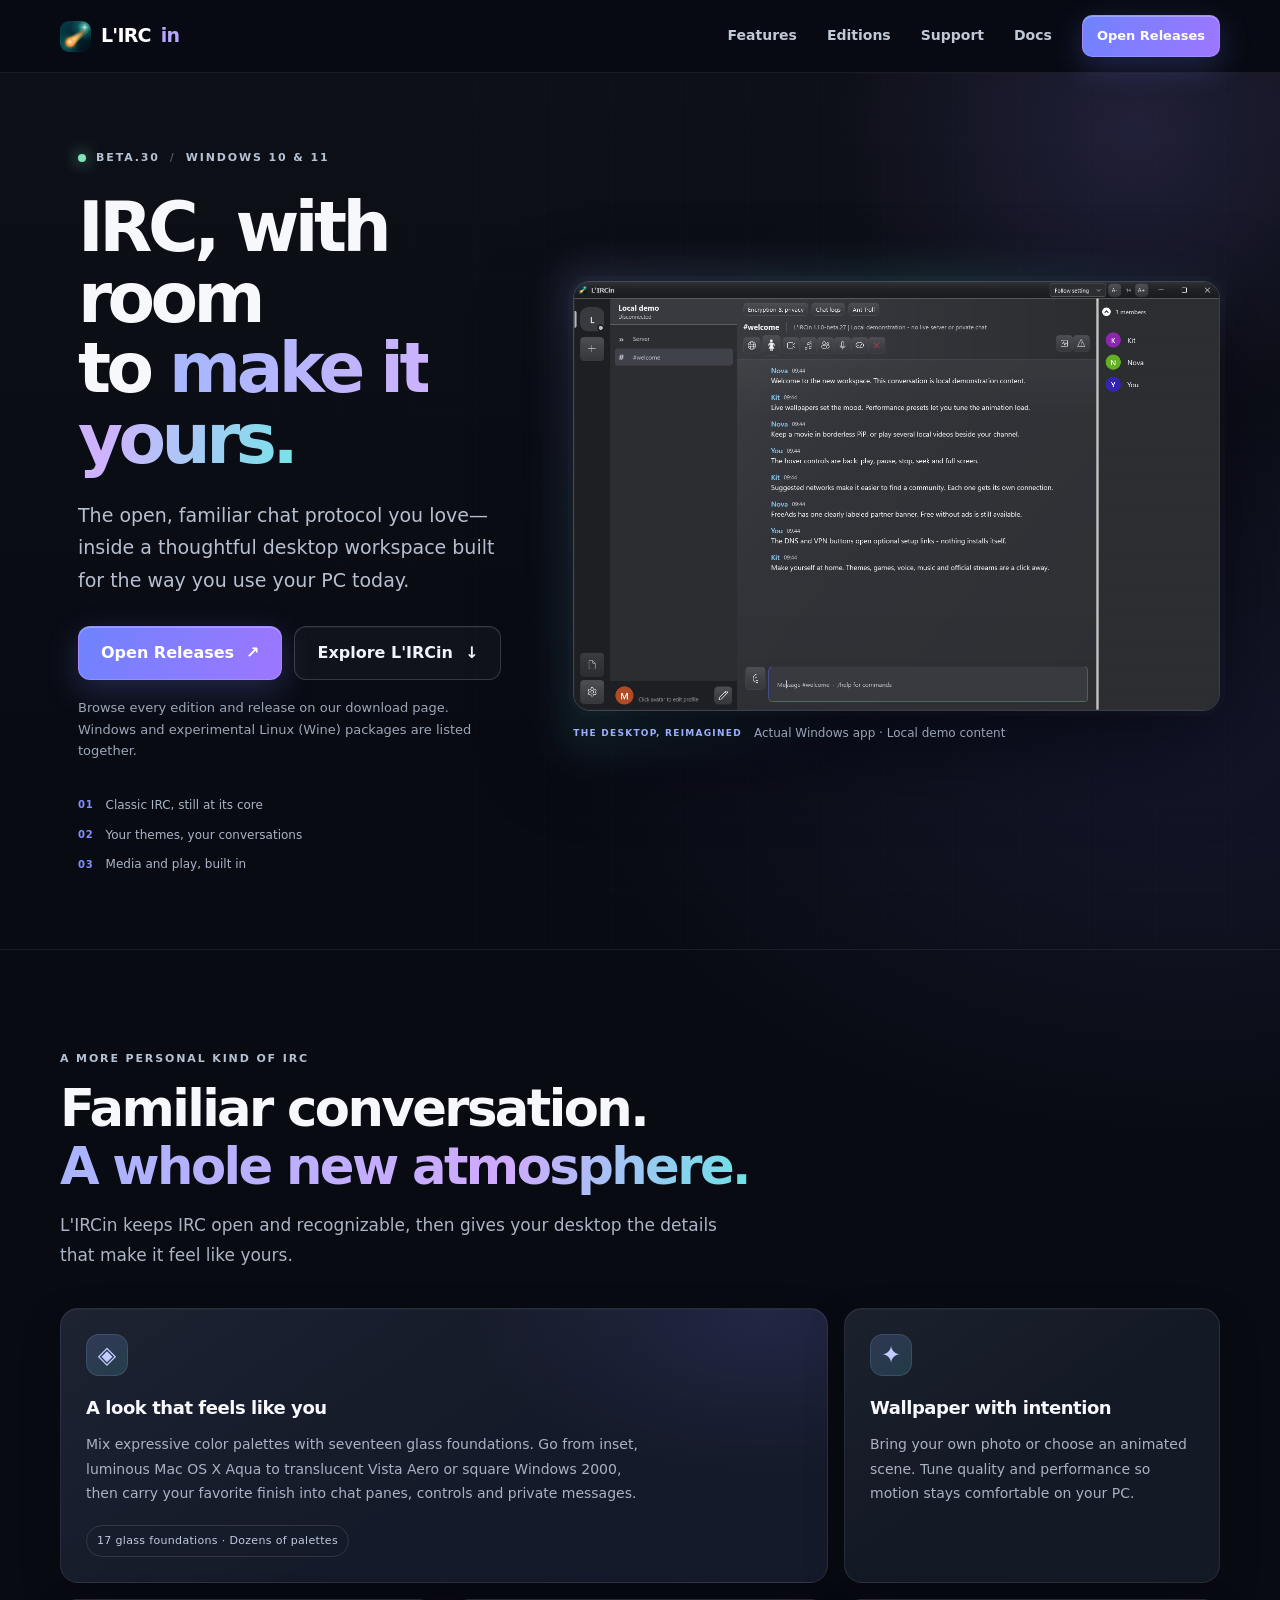
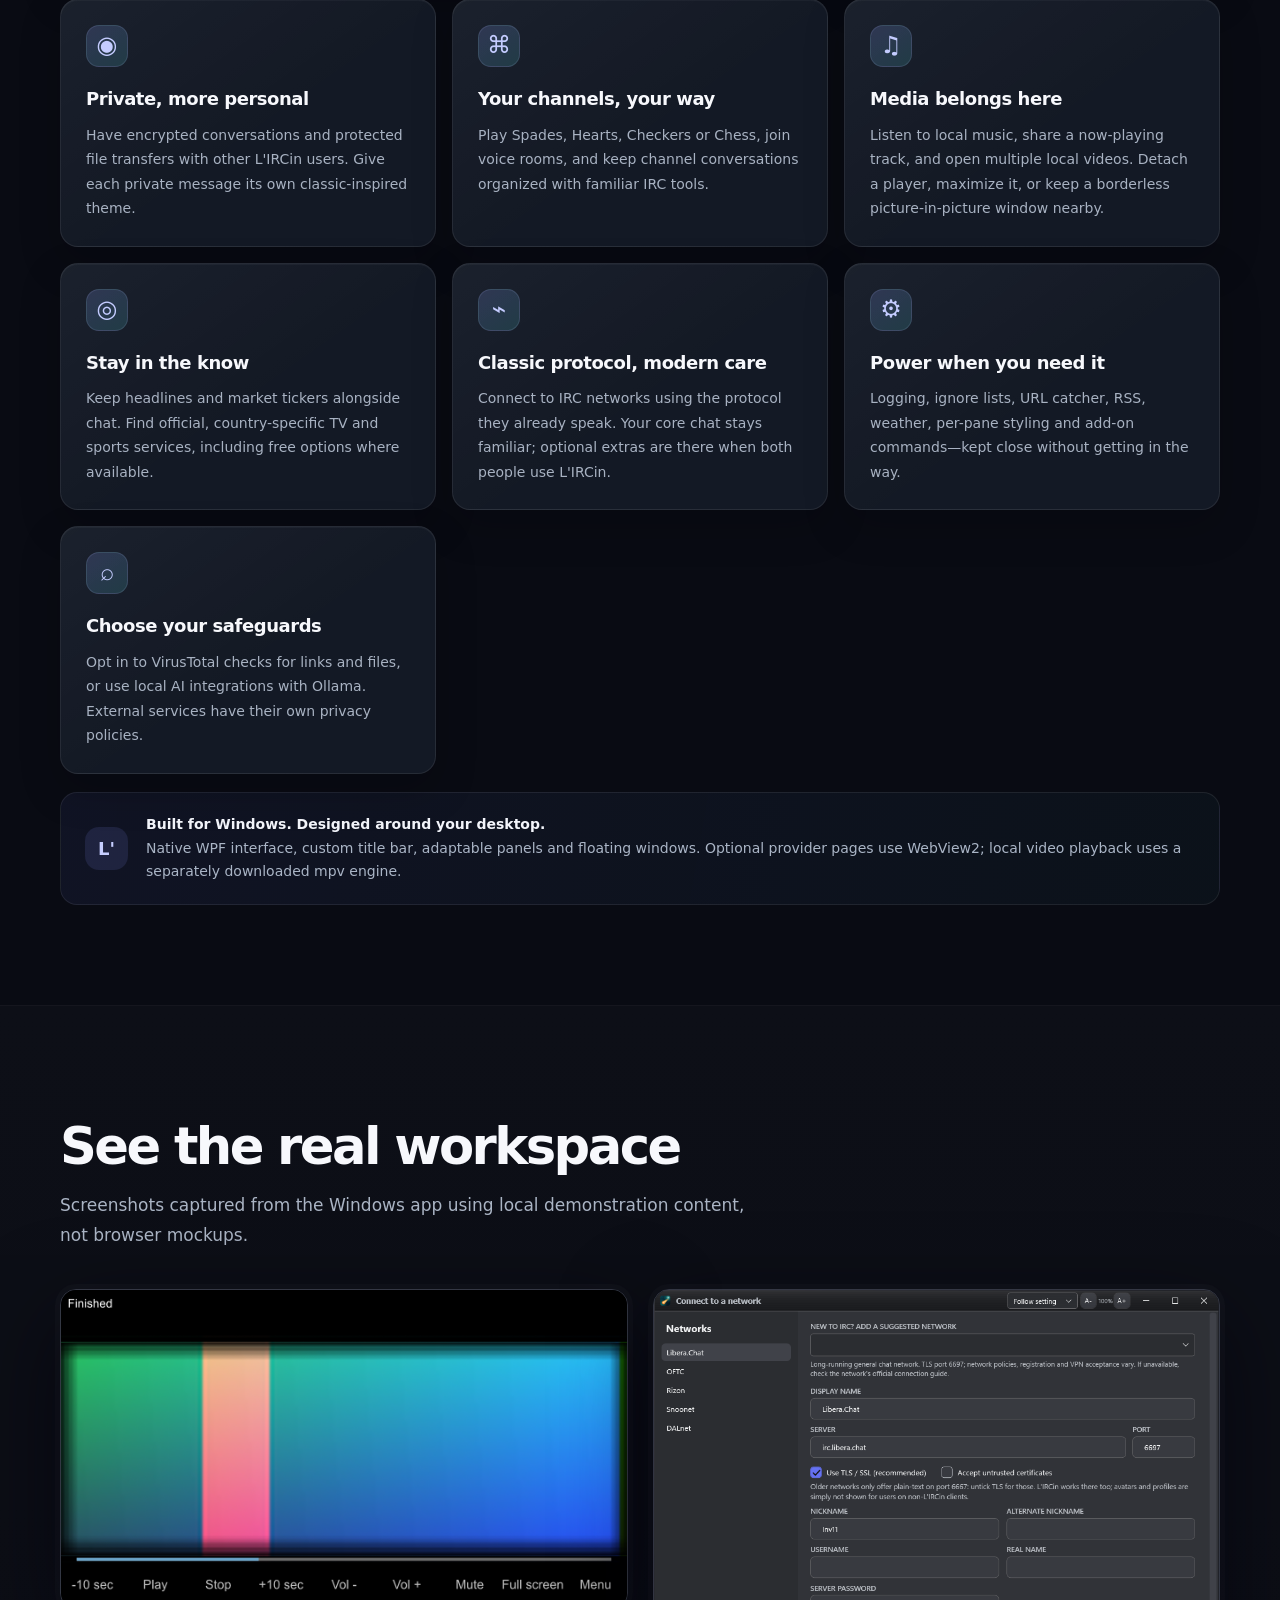
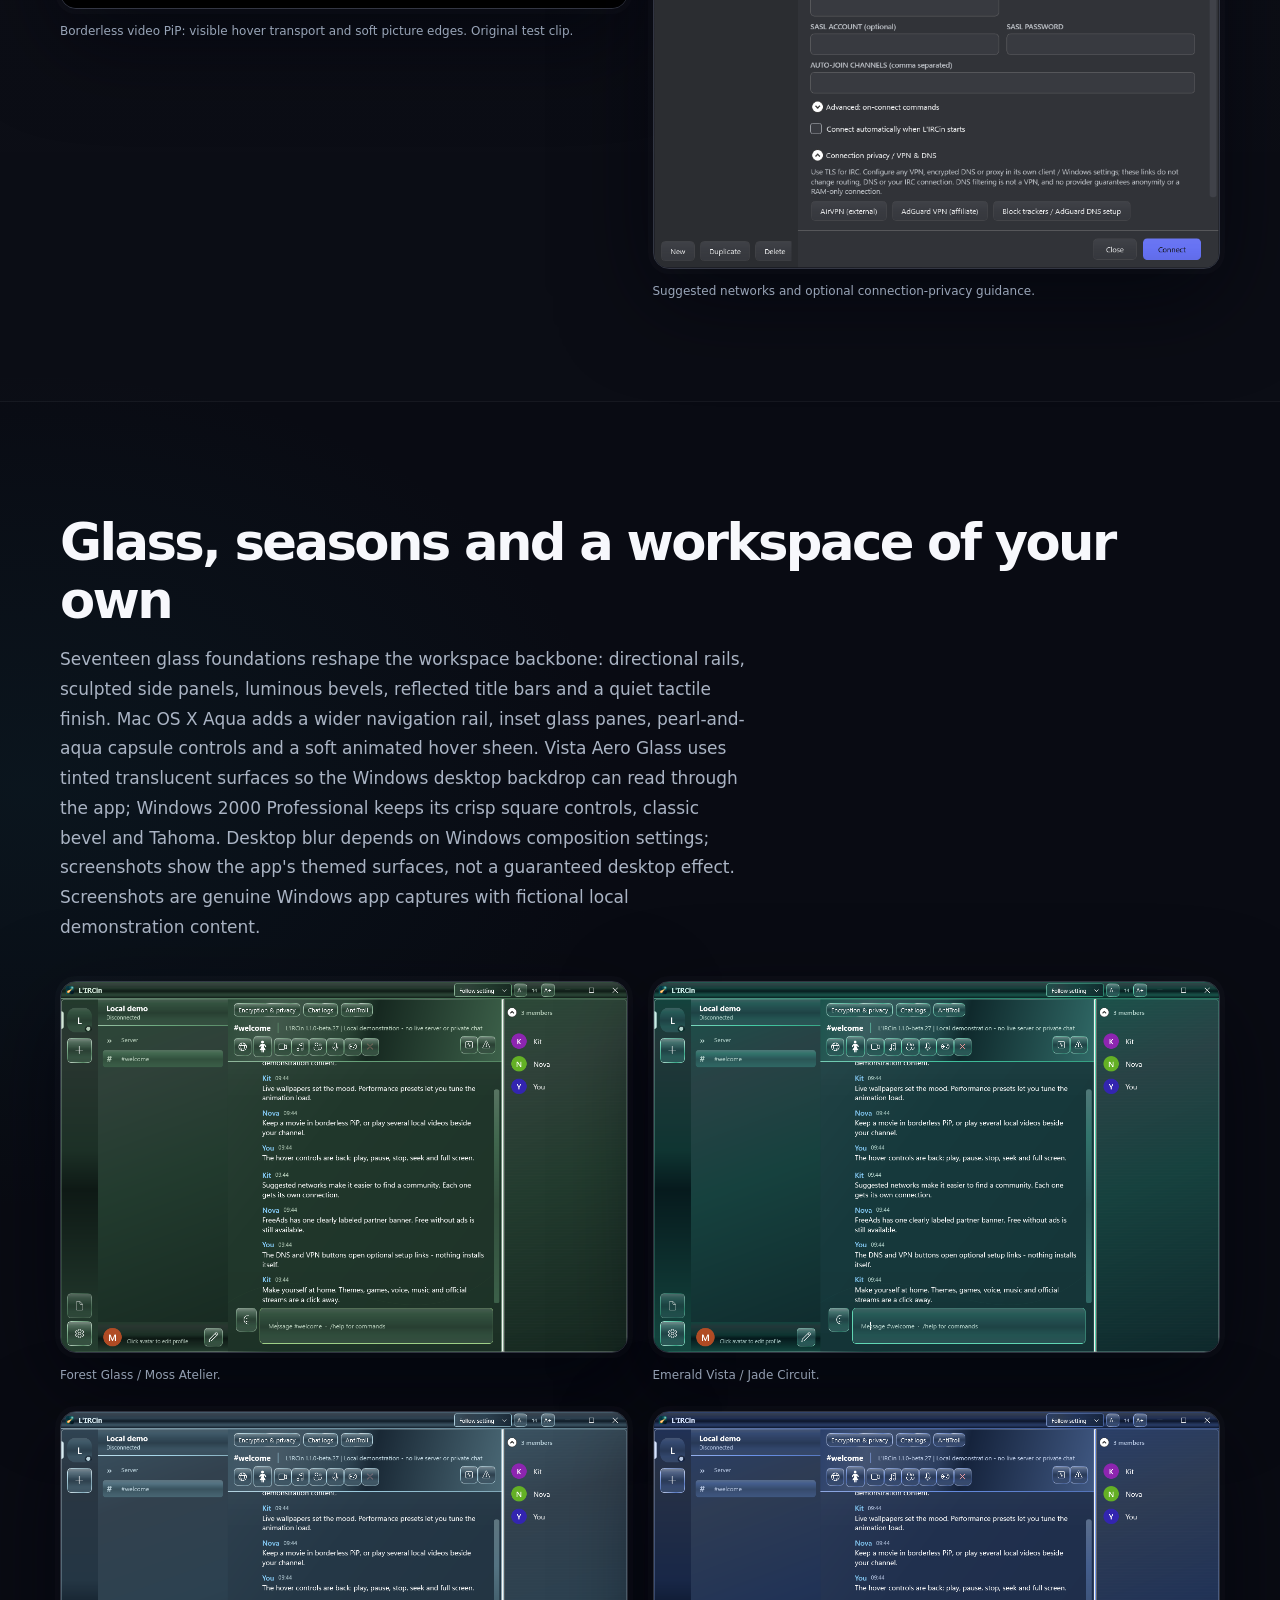
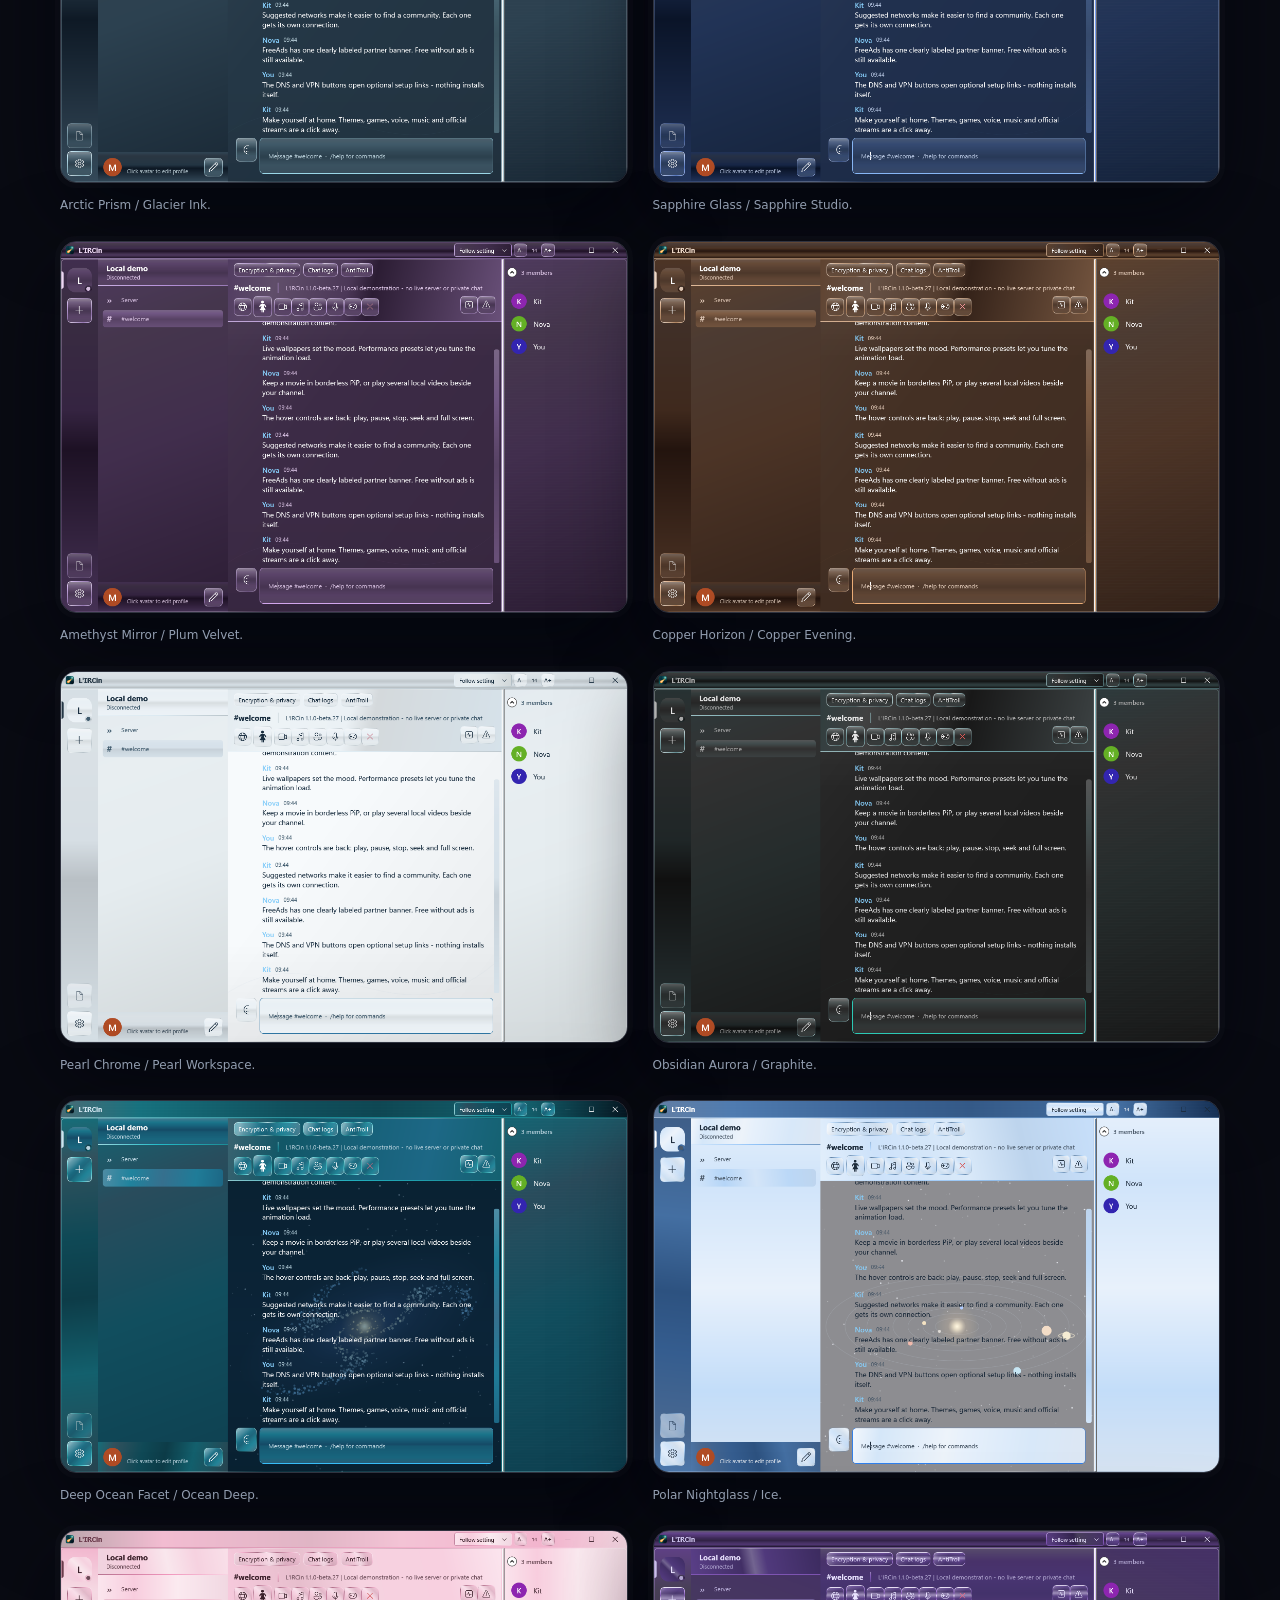
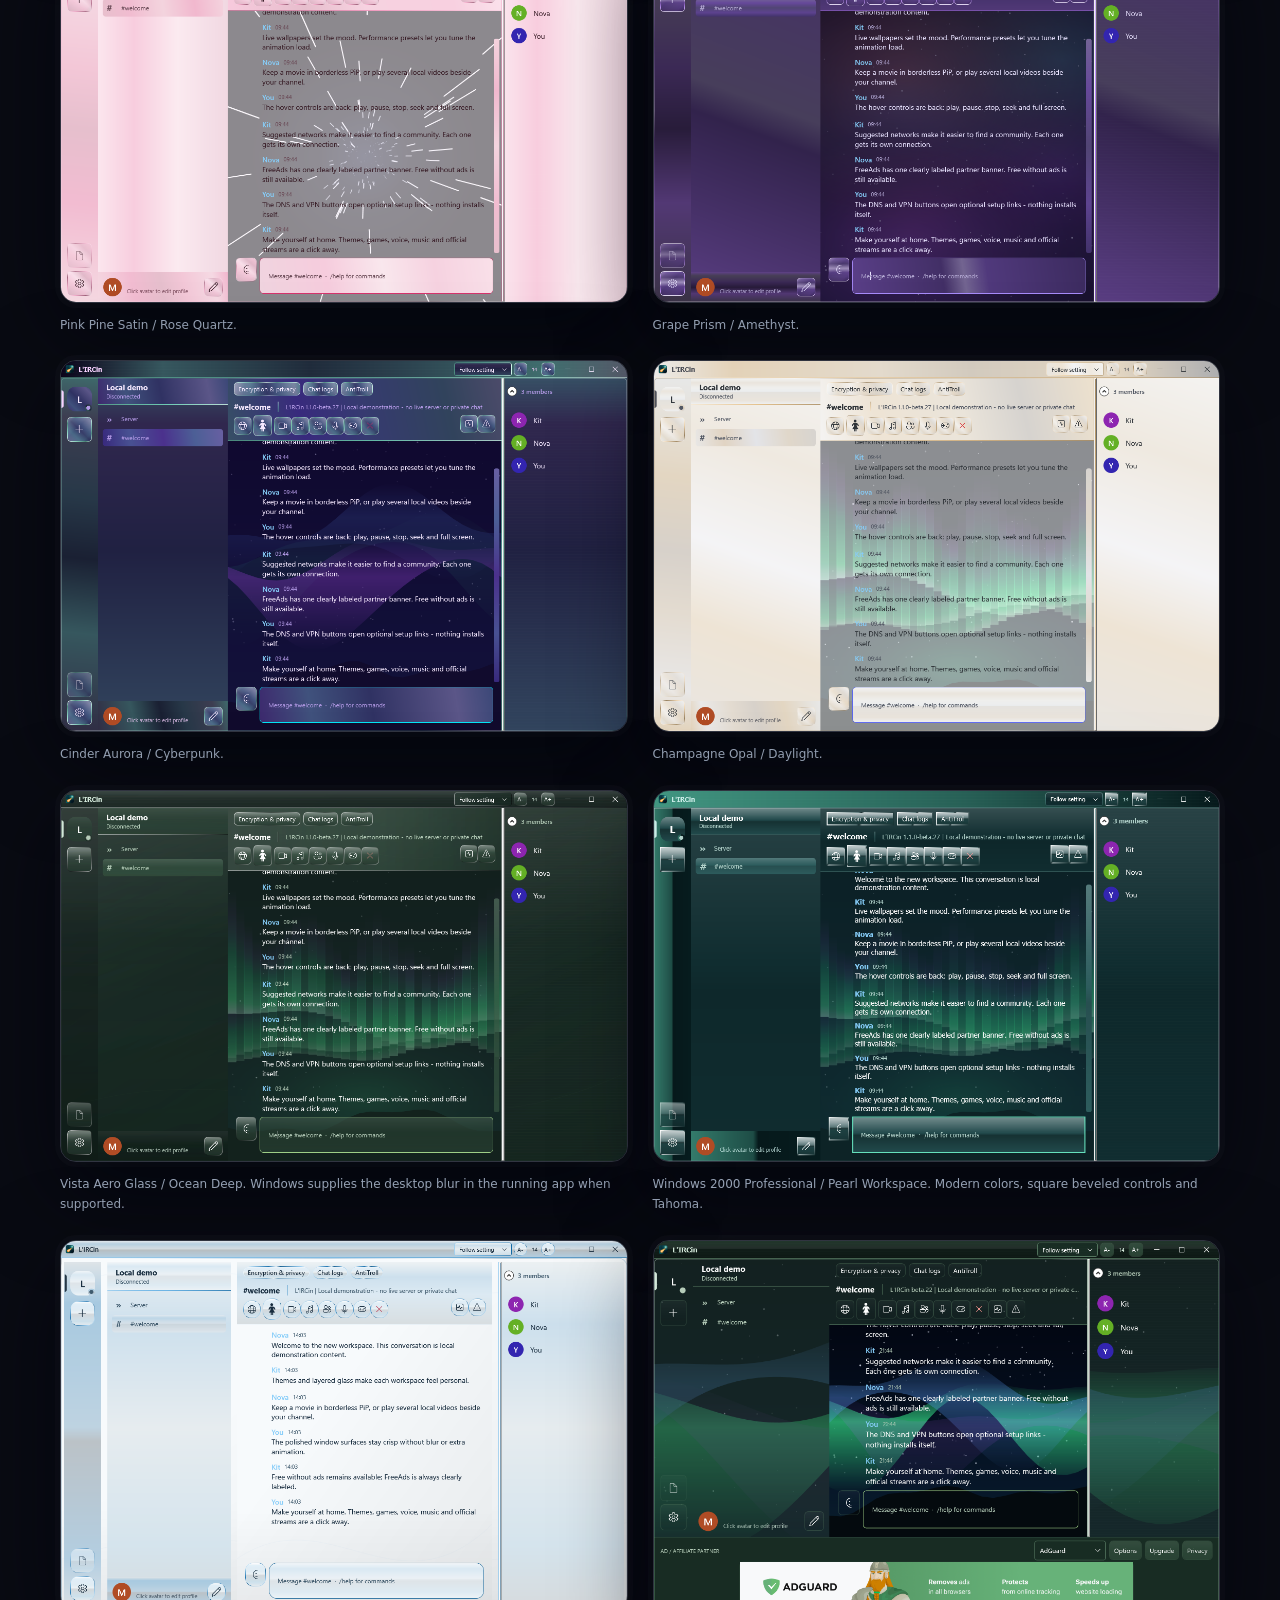
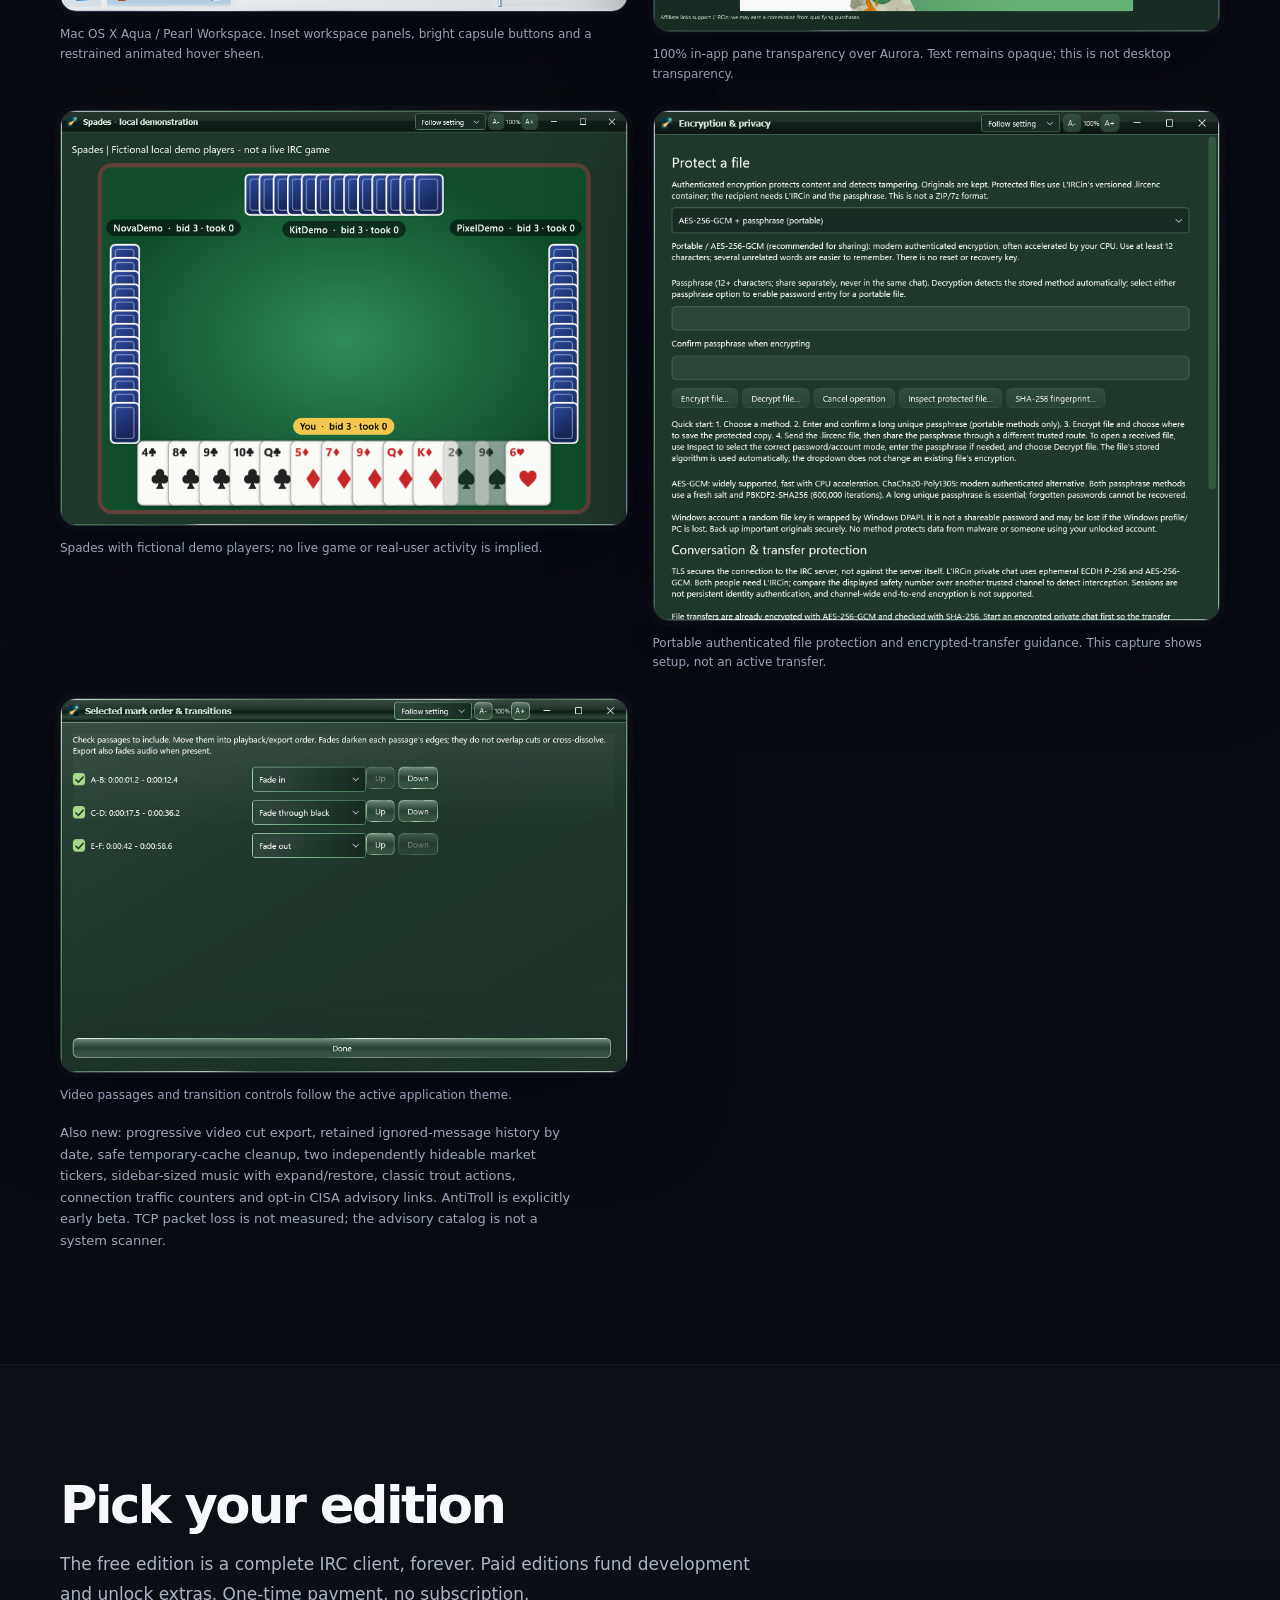
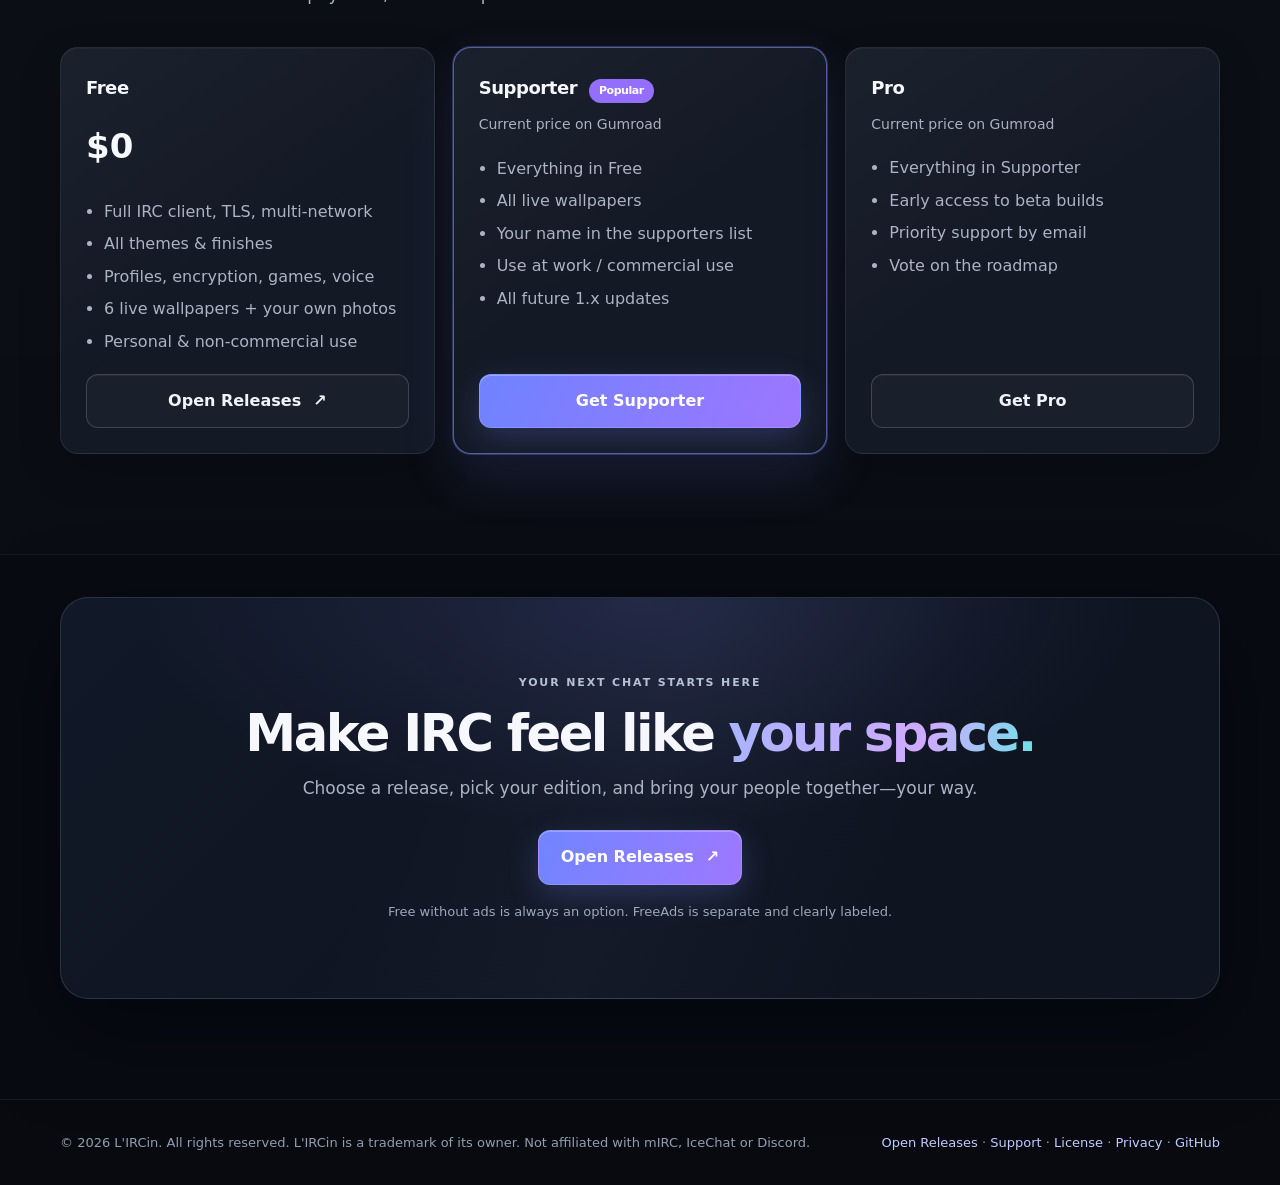
==== commit 56cbab0a: "Show the Mac OS X Aqua glass foundation Co-authored-by: Copilot App <223556219+Copilot@users.noreply" ====
--- a/index.html
+++ b/index.html
@@ -3,7 +3,7 @@
 <meta name="description" content="A polished Windows IRC client with expressive themes, private messaging, games, voice, local video and a modern media workspace.">
 <link rel="icon" href="favicon.ico"><link rel="stylesheet" href="assets/style.css"><script src="assets/config.js"></script></head><body>
 <header class="hero"><div class="wrap"><div class="hero-copy">
-<span class="eyebrow"><span class="status-dot"></span> Beta.29 <span class="eyebrow-sep">/</span> Windows 10 &amp; 11</span>
+<span class="eyebrow"><span class="status-dot"></span> Beta.30 <span class="eyebrow-sep">/</span> Windows 10 &amp; 11</span>
 <h1>IRC, with room<br>to <em>make it yours.</em></h1>
 <p class="lead">The open, familiar chat protocol you love—inside a thoughtful desktop workspace built for the way you use your PC today.</p>
 <div class="row hero-actions"><a class="btn" href="https://lircin.github.io/download.html#releases">Open Releases <span aria-hidden="true">↗</span></a><a class="btn alt" href="#features">Explore L'IRCin <span aria-hidden="true">↓</span></a></div>
@@ -14,7 +14,7 @@
 <section id="features"><div class="wrap"><div class="section-kicker">A MORE PERSONAL KIND OF IRC</div><h2>Familiar conversation.<br><span class="gradient-text">A whole new atmosphere.</span></h2>
 <p class="sub">L'IRCin keeps IRC open and recognizable, then gives your desktop the details that make it feel like yours.</p>
 <div class="grid">
-<div class="card feature-card feature-card-large"><div class="ic">◈</div><h3>A look that feels like you</h3><p>Mix expressive color palettes with sixteen glass foundations. Go from translucent Vista Aero to square Windows 2000, then carry your favorite finish into chat panes, controls and private messages.</p><span class="feature-tag">16 glass foundations · Dozens of palettes</span></div>
+<div class="card feature-card feature-card-large"><div class="ic">◈</div><h3>A look that feels like you</h3><p>Mix expressive color palettes with seventeen glass foundations. Go from inset, luminous Mac OS X Aqua to translucent Vista Aero or square Windows 2000, then carry your favorite finish into chat panes, controls and private messages.</p><span class="feature-tag">17 glass foundations · Dozens of palettes</span></div>
 <div class="card feature-card"><div class="ic">✦</div><h3>Wallpaper with intention</h3><p>Bring your own photo or choose an animated scene. Tune quality and performance so motion stays comfortable on your PC.</p></div>
 <div class="card feature-card"><div class="ic">◉</div><h3>Private, more personal</h3><p>Have encrypted conversations and protected file transfers with other L'IRCin users. Give each private message its own classic-inspired theme.</p></div>
 <div class="card feature-card"><div class="ic">⌘</div><h3>Your channels, your way</h3><p>Play Spades, Hearts, Checkers or Chess, join voice rooms, and keep channel conversations organized with familiar IRC tools.</p></div>
@@ -33,7 +33,7 @@
 </div></div></section>
 
 <section><div class="wrap"><h2>Glass, seasons and a workspace of your own</h2>
-<p class="sub">Sixteen glass foundations reshape the workspace backbone: directional rails, sculpted side panels, luminous bevels, reflected title bars and a quiet tactile finish. Vista Aero Glass now uses a much lighter tinted surface so the Windows desktop backdrop reads through the app, with a stronger glass highlight. Windows 2000 Professional uses crisp square controls, a classic two-tone bevel, a palette-tinted title strip and Tahoma. Desktop blur depends on Windows composition settings; screenshots show the app's themed surfaces, not a guaranteed desktop effect. Screenshots are genuine Windows app captures with fictional local demonstration content.</p>
+<p class="sub">Seventeen glass foundations reshape the workspace backbone: directional rails, sculpted side panels, luminous bevels, reflected title bars and a quiet tactile finish. Mac OS X Aqua adds a wider navigation rail, inset glass panes, pearl-and-aqua capsule controls and a soft animated hover sheen. Vista Aero Glass uses tinted translucent surfaces so the Windows desktop backdrop can read through the app; Windows 2000 Professional keeps its crisp square controls, classic bevel and Tahoma. Desktop blur depends on Windows composition settings; screenshots show the app's themed surfaces, not a guaranteed desktop effect. Screenshots are genuine Windows app captures with fictional local demonstration content.</p>
 <div class="gallery">
 <figure class="showcase"><a href="assets/screenshots/glass-beta27/glass-foundation-1.png"><img src="assets/screenshots/glass-beta27/glass-foundation-1.png" alt="Forest Glass with Moss Atelier colors and crisp reflective layers" loading="lazy"></a><figcaption>Forest Glass / Moss Atelier.</figcaption></figure>
 <figure class="showcase"><a href="assets/screenshots/glass-beta27/glass-foundation-2.png"><img src="assets/screenshots/glass-beta27/glass-foundation-2.png" alt="Emerald Vista with Jade Circuit colors and bright glass trim" loading="lazy"></a><figcaption>Emerald Vista / Jade Circuit.</figcaption></figure>
@@ -51,6 +51,7 @@
 <figure class="showcase"><a href="assets/screenshots/glass-beta27/glass-foundation-14.png"><img src="assets/screenshots/glass-beta27/glass-foundation-14.png" alt="Champagne Opal with warm satin highlights and pearl-like controls" loading="lazy"></a><figcaption>Champagne Opal / Daylight.</figcaption></figure>
 <figure class="showcase"><a href="assets/screenshots/glass-beta27/glass-foundation-15.png"><img src="assets/screenshots/glass-beta27/glass-foundation-15.png" alt="Vista Aero Glass with softly tinted translucent surfaces and reflective highlights" loading="lazy"></a><figcaption>Vista Aero Glass / Ocean Deep. Windows supplies the desktop blur in the running app when supported.</figcaption></figure>
 <figure class="showcase"><a href="assets/screenshots/glass-beta27/glass-foundation-16.png"><img src="assets/screenshots/glass-beta27/glass-foundation-16.png" alt="Windows 2000 Professional glass foundation with square beveled controls and Tahoma typography" loading="lazy"></a><figcaption>Windows 2000 Professional / Pearl Workspace. Modern colors, square beveled controls and Tahoma.</figcaption></figure>
+<figure class="showcase"><a href="assets/screenshots/glass-beta30/glass-foundation-17.png"><img src="assets/screenshots/glass-beta30/glass-foundation-17.png" alt="Mac OS X Aqua foundation with a wider left navigation rail, inset luminous panes and rounded pearl-and-aqua controls" loading="lazy"></a><figcaption>Mac OS X Aqua / Pearl Workspace. Inset workspace panels, bright capsule buttons and a restrained animated hover sheen.</figcaption></figure>
 <figure class="showcase"><a href="assets/screenshots/beta23/transparent-wallpaper.png"><img src="assets/screenshots/beta23/transparent-wallpaper.png" alt="Maximum pane transparency showing live aurora wallpaper behind readable chat and member lists" loading="lazy"></a><figcaption>100% in-app pane transparency over Aurora. Text remains opaque; this is not desktop transparency.</figcaption></figure>
 <figure class="showcase"><a href="assets/screenshots/beta23/spades-demo.png"><img src="assets/screenshots/beta23/spades-demo.png" alt="Actual Spades table with clearly labeled fictional local demo players" loading="lazy"></a><figcaption>Spades with fictional demo players; no live game or real-user activity is implied.</figcaption></figure>
 <figure class="showcase"><a href="assets/screenshots/beta23/file-protection.png"><img src="assets/screenshots/beta23/file-protection.png" alt="Actual file encryption and conversation transfer protection settings" loading="lazy"></a><figcaption>Portable authenticated file protection and encrypted-transfer guidance. This capture shows setup, not an active transfer.</figcaption></figure>
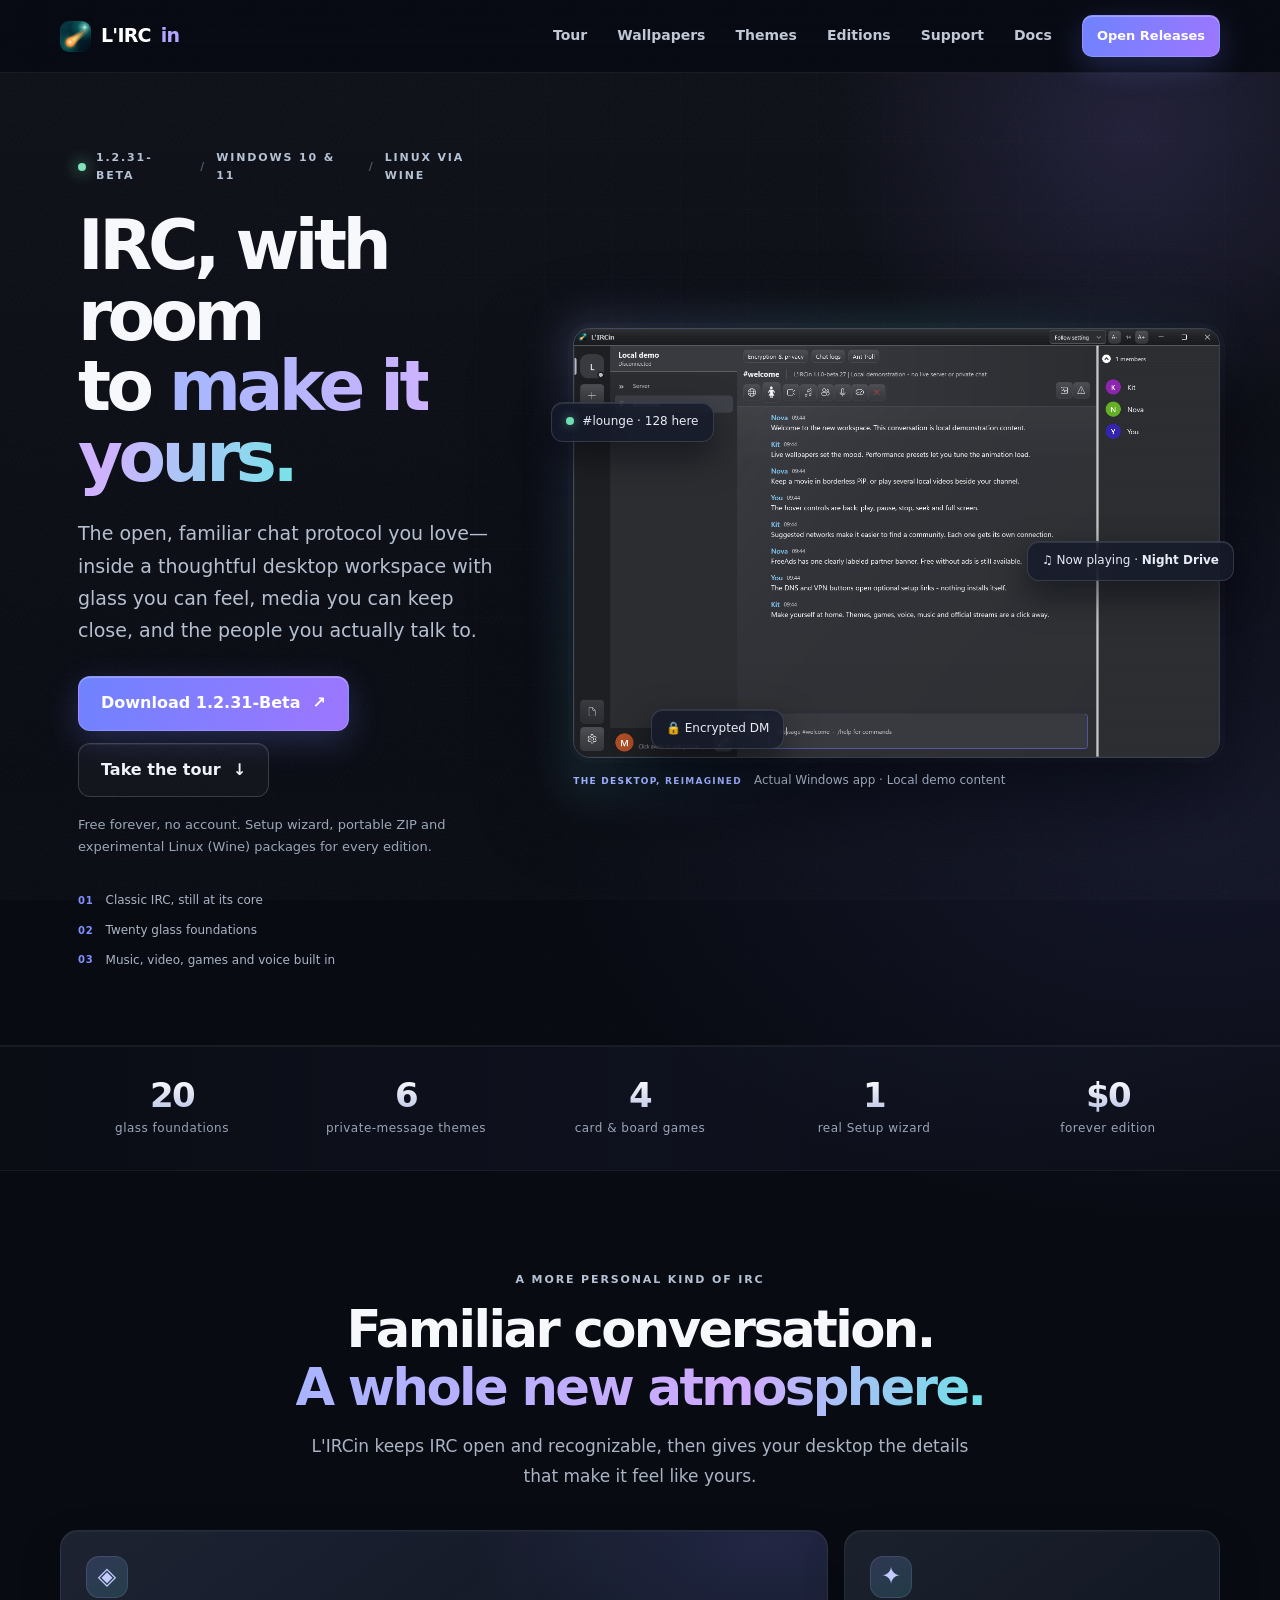
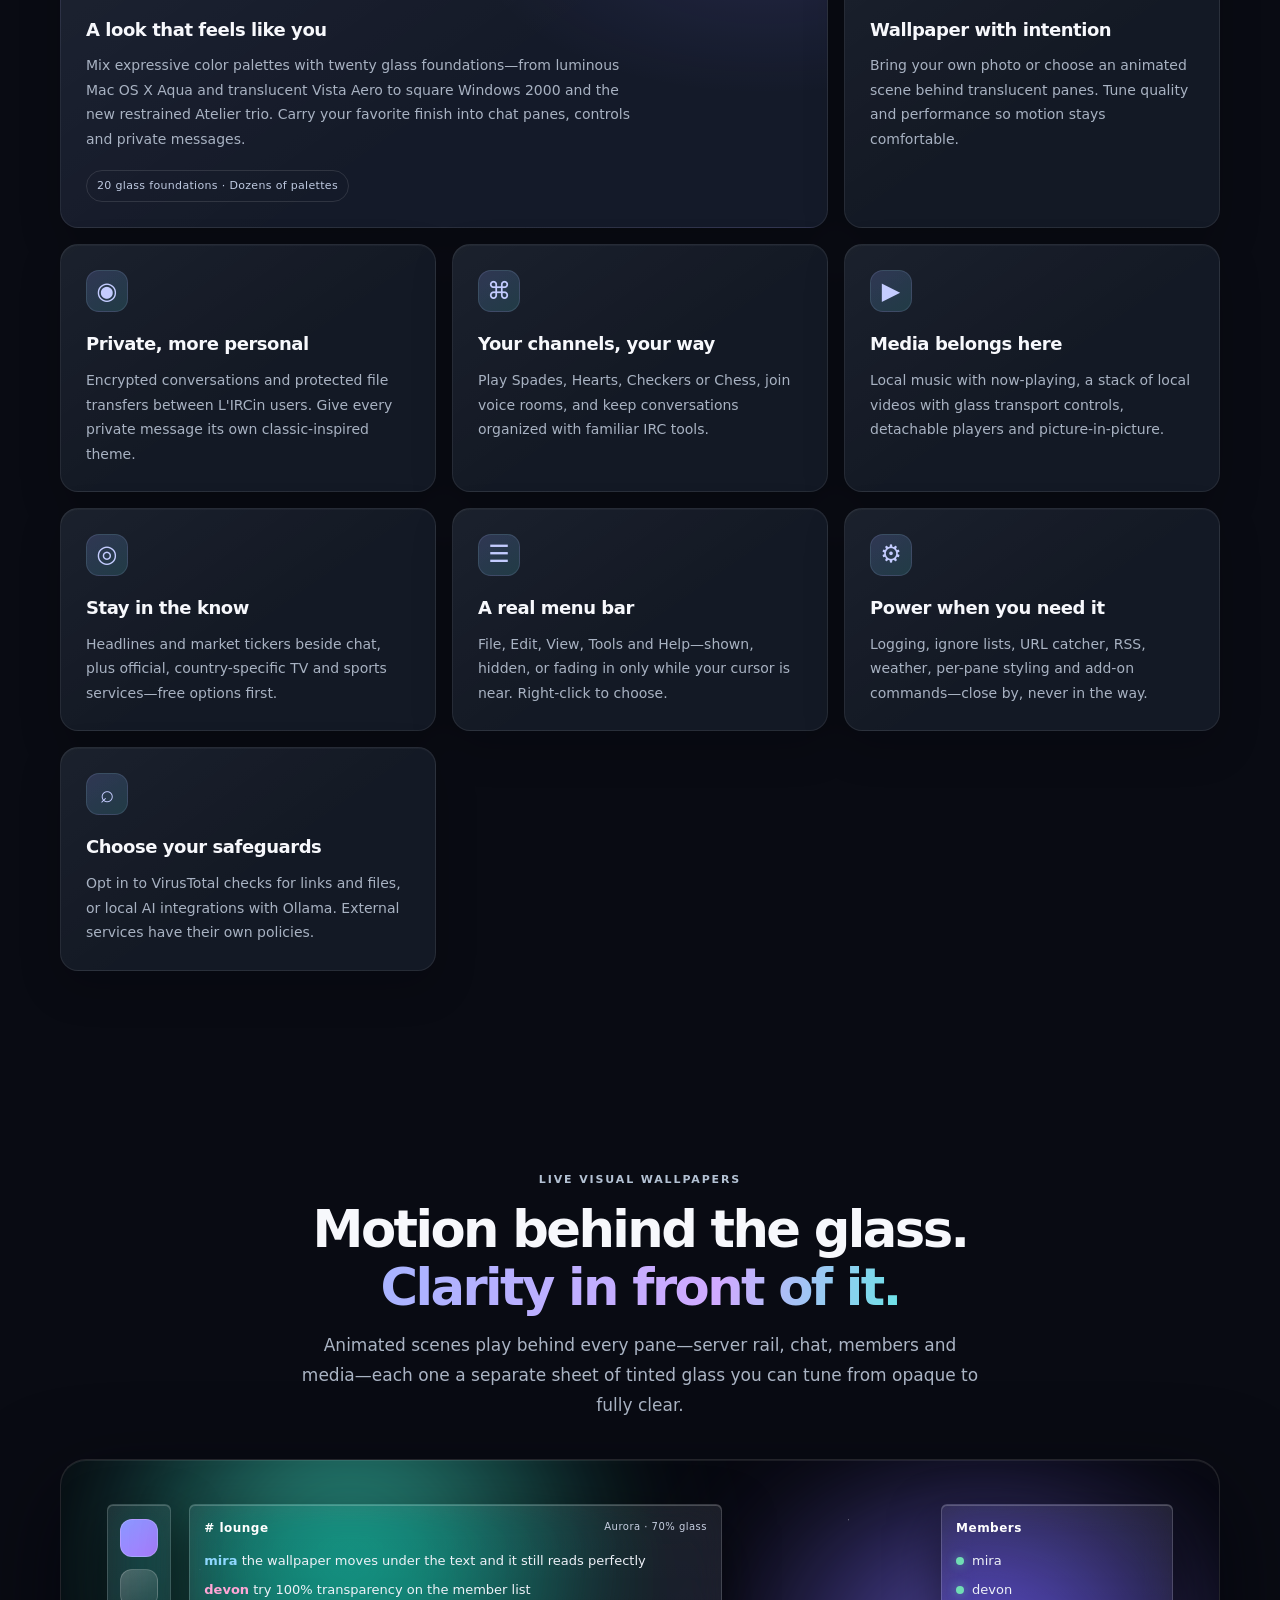
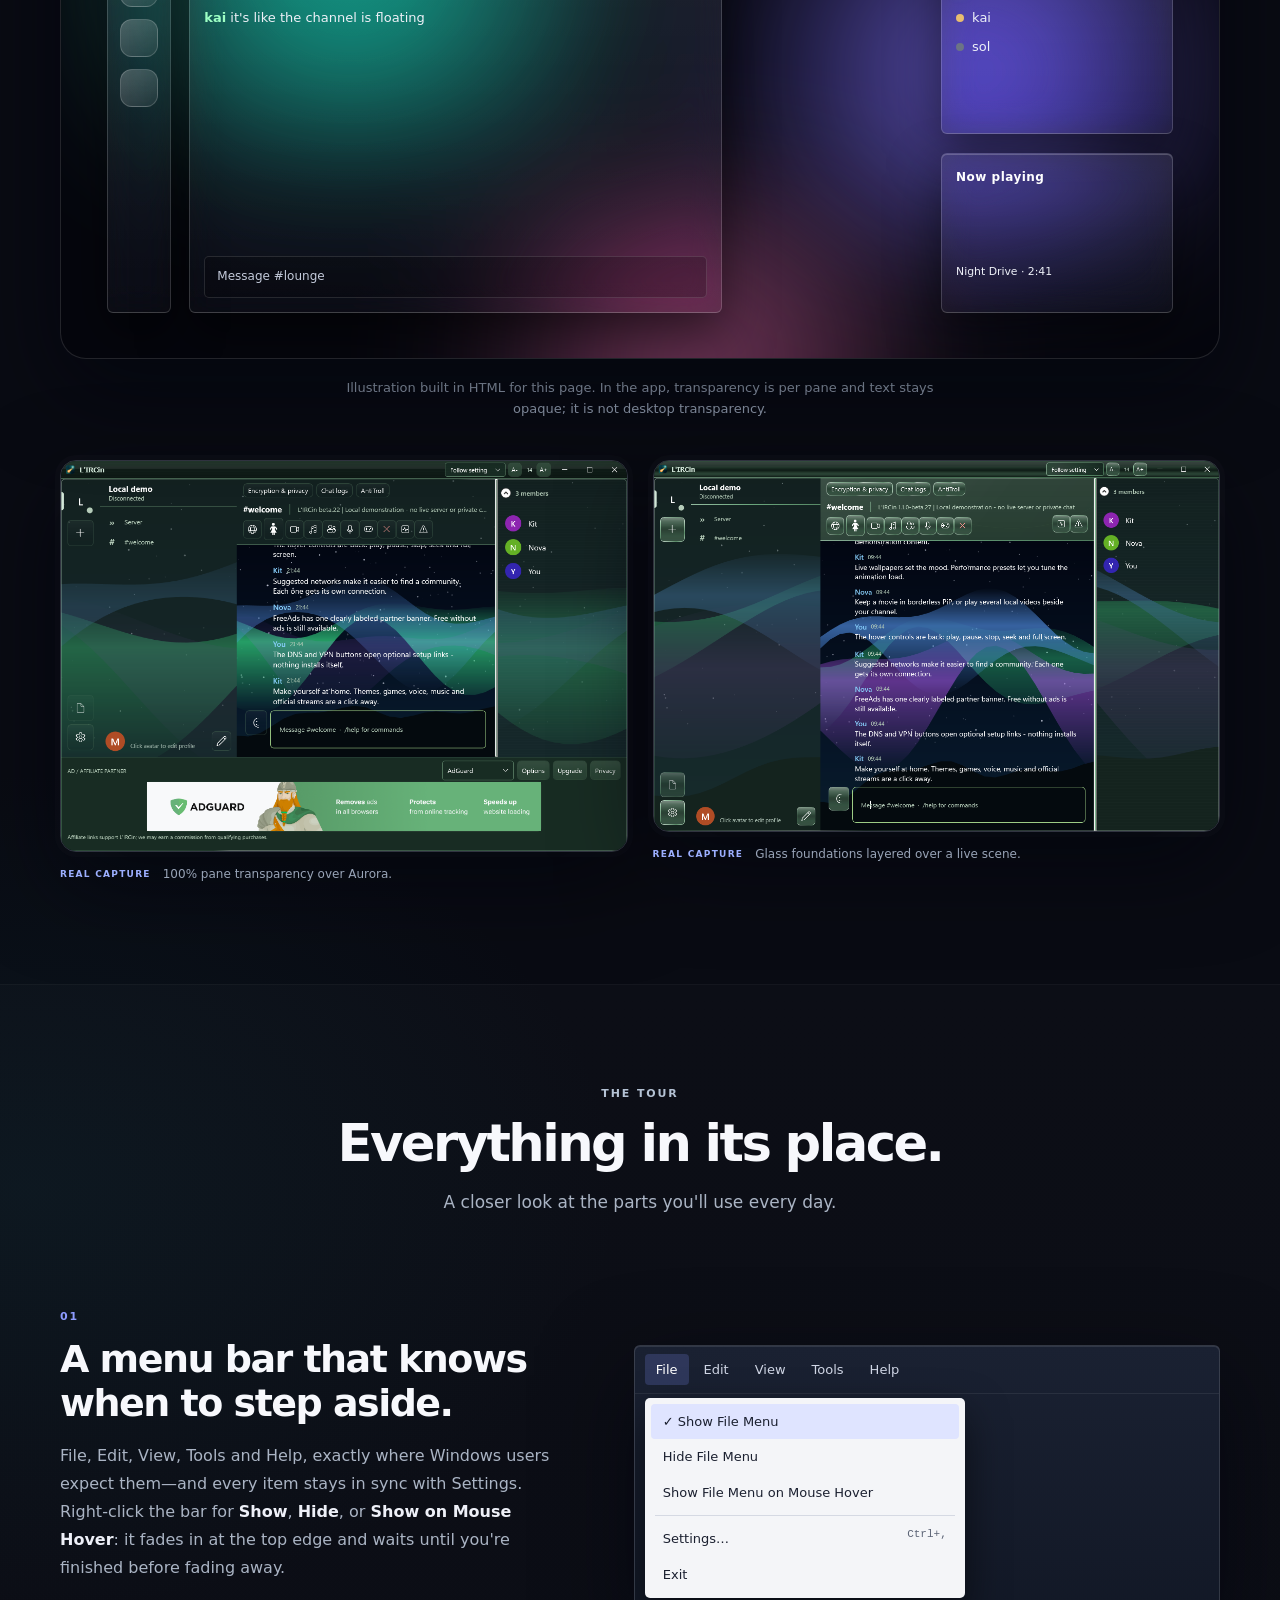
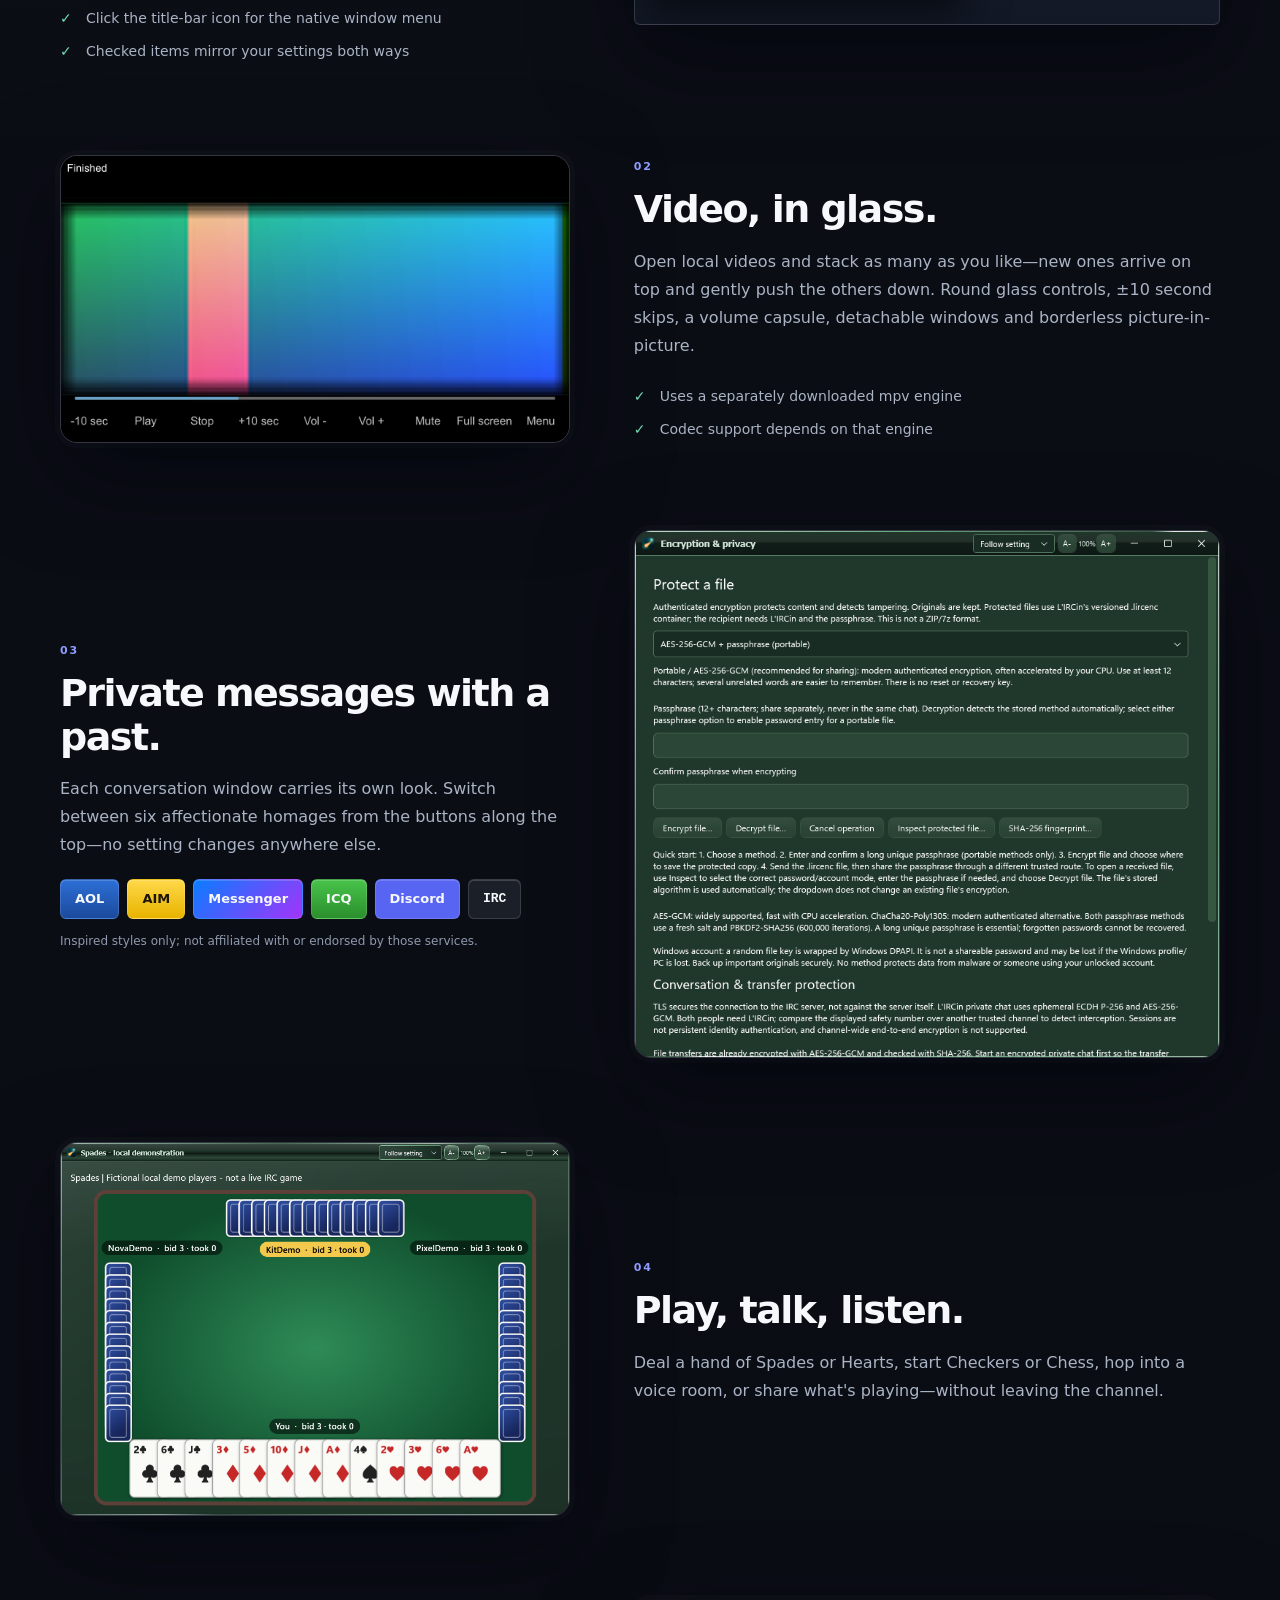
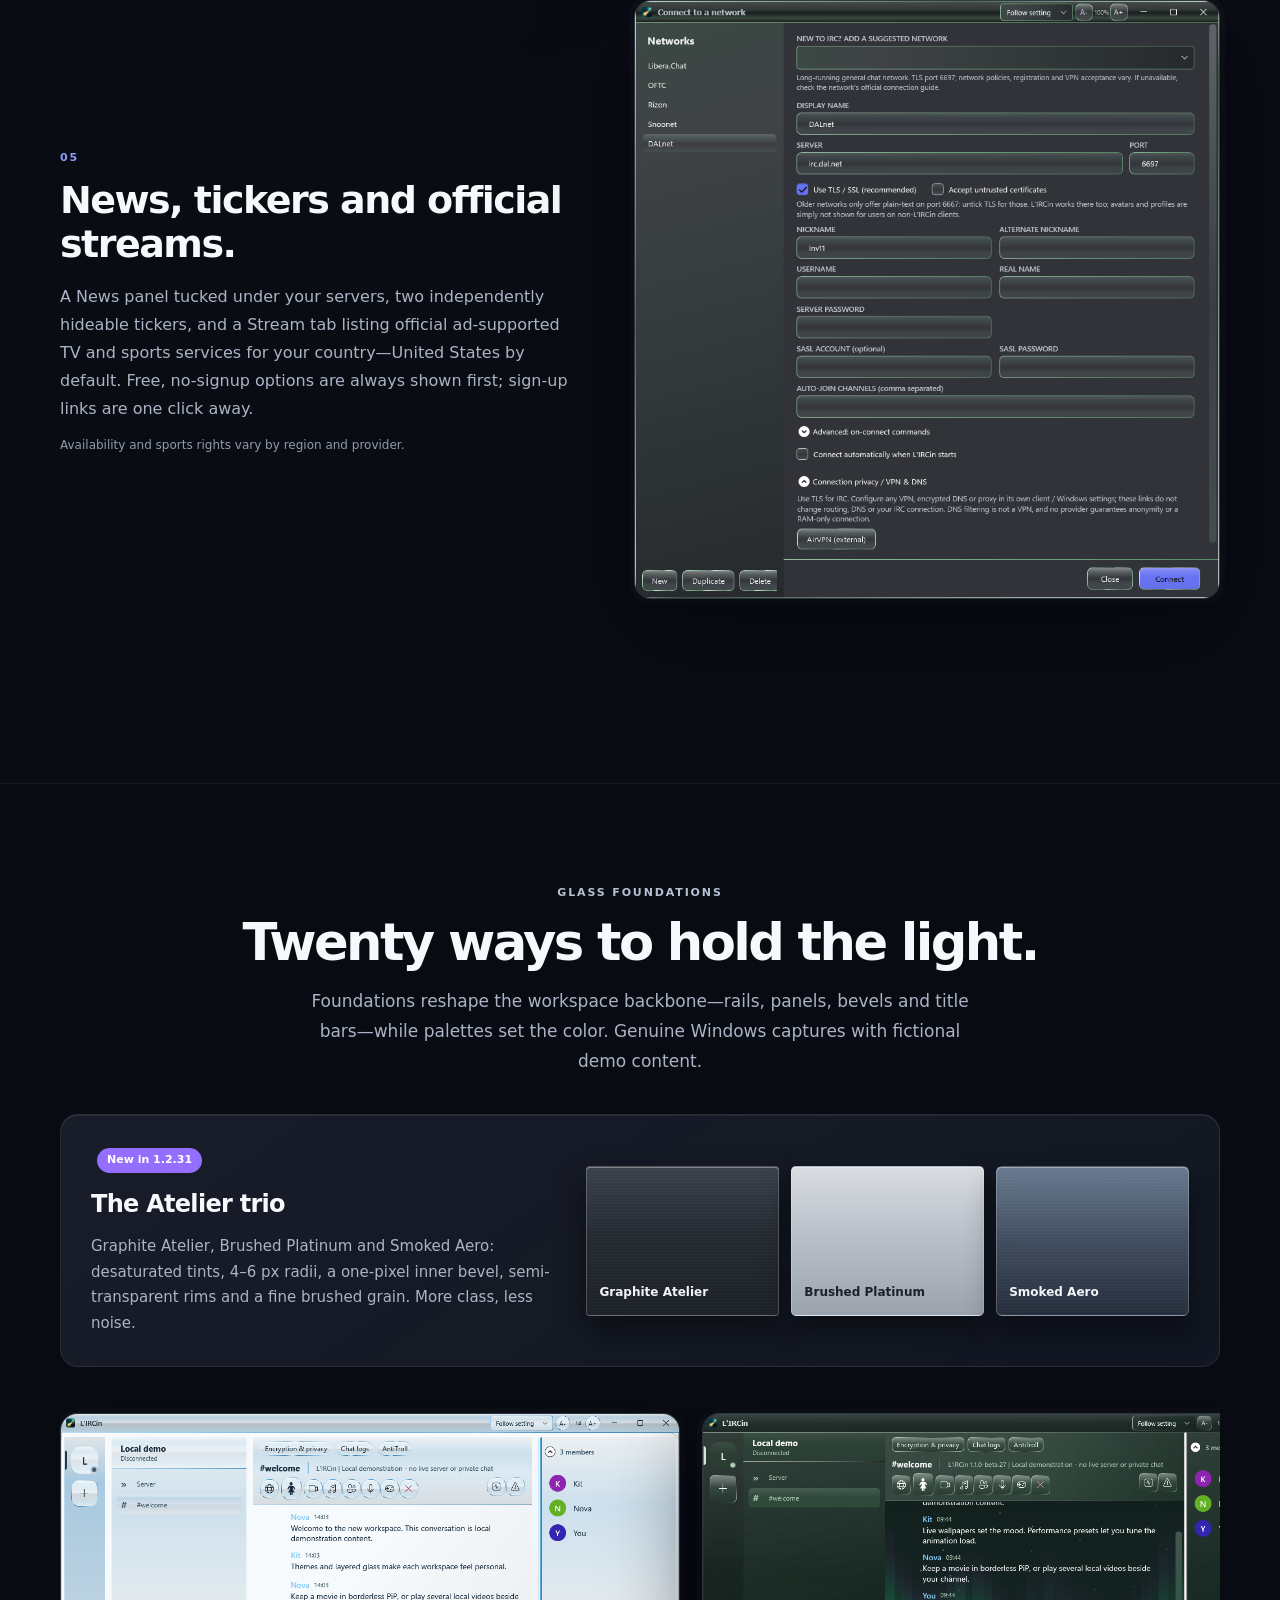
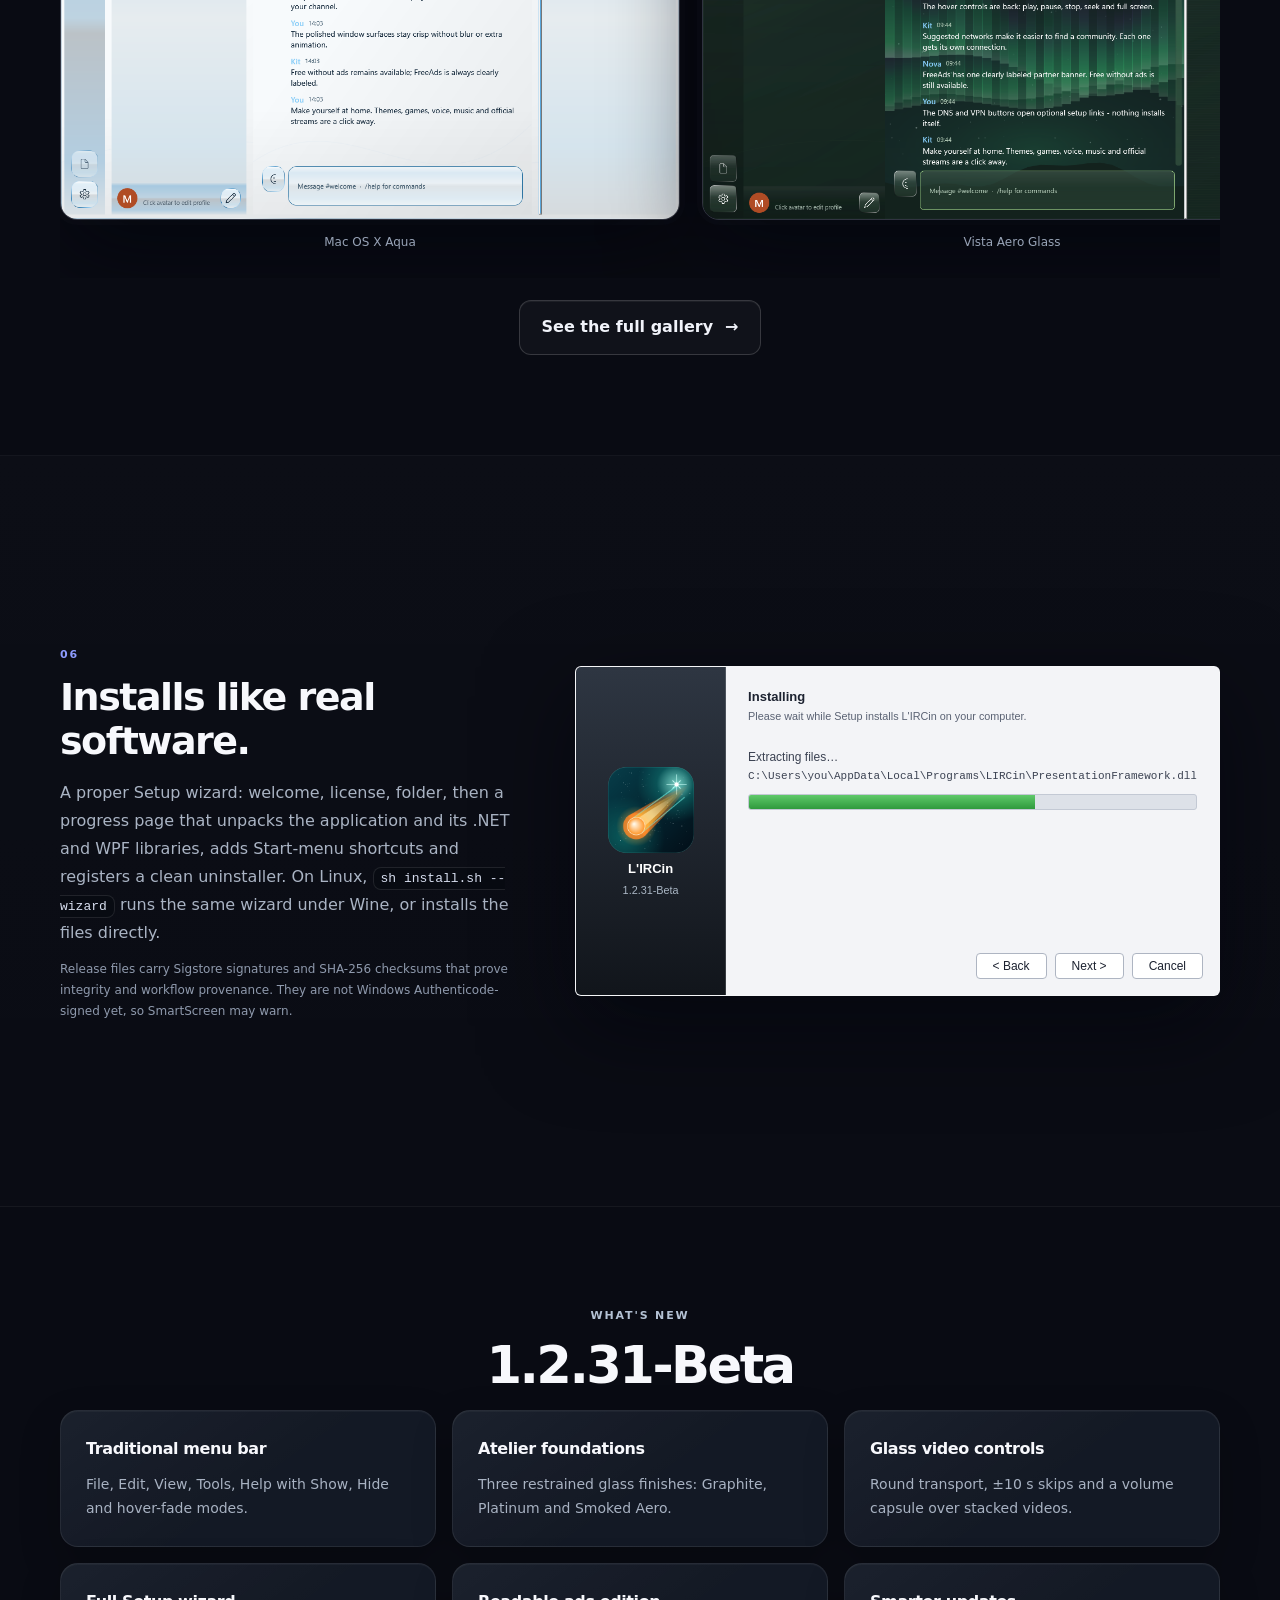
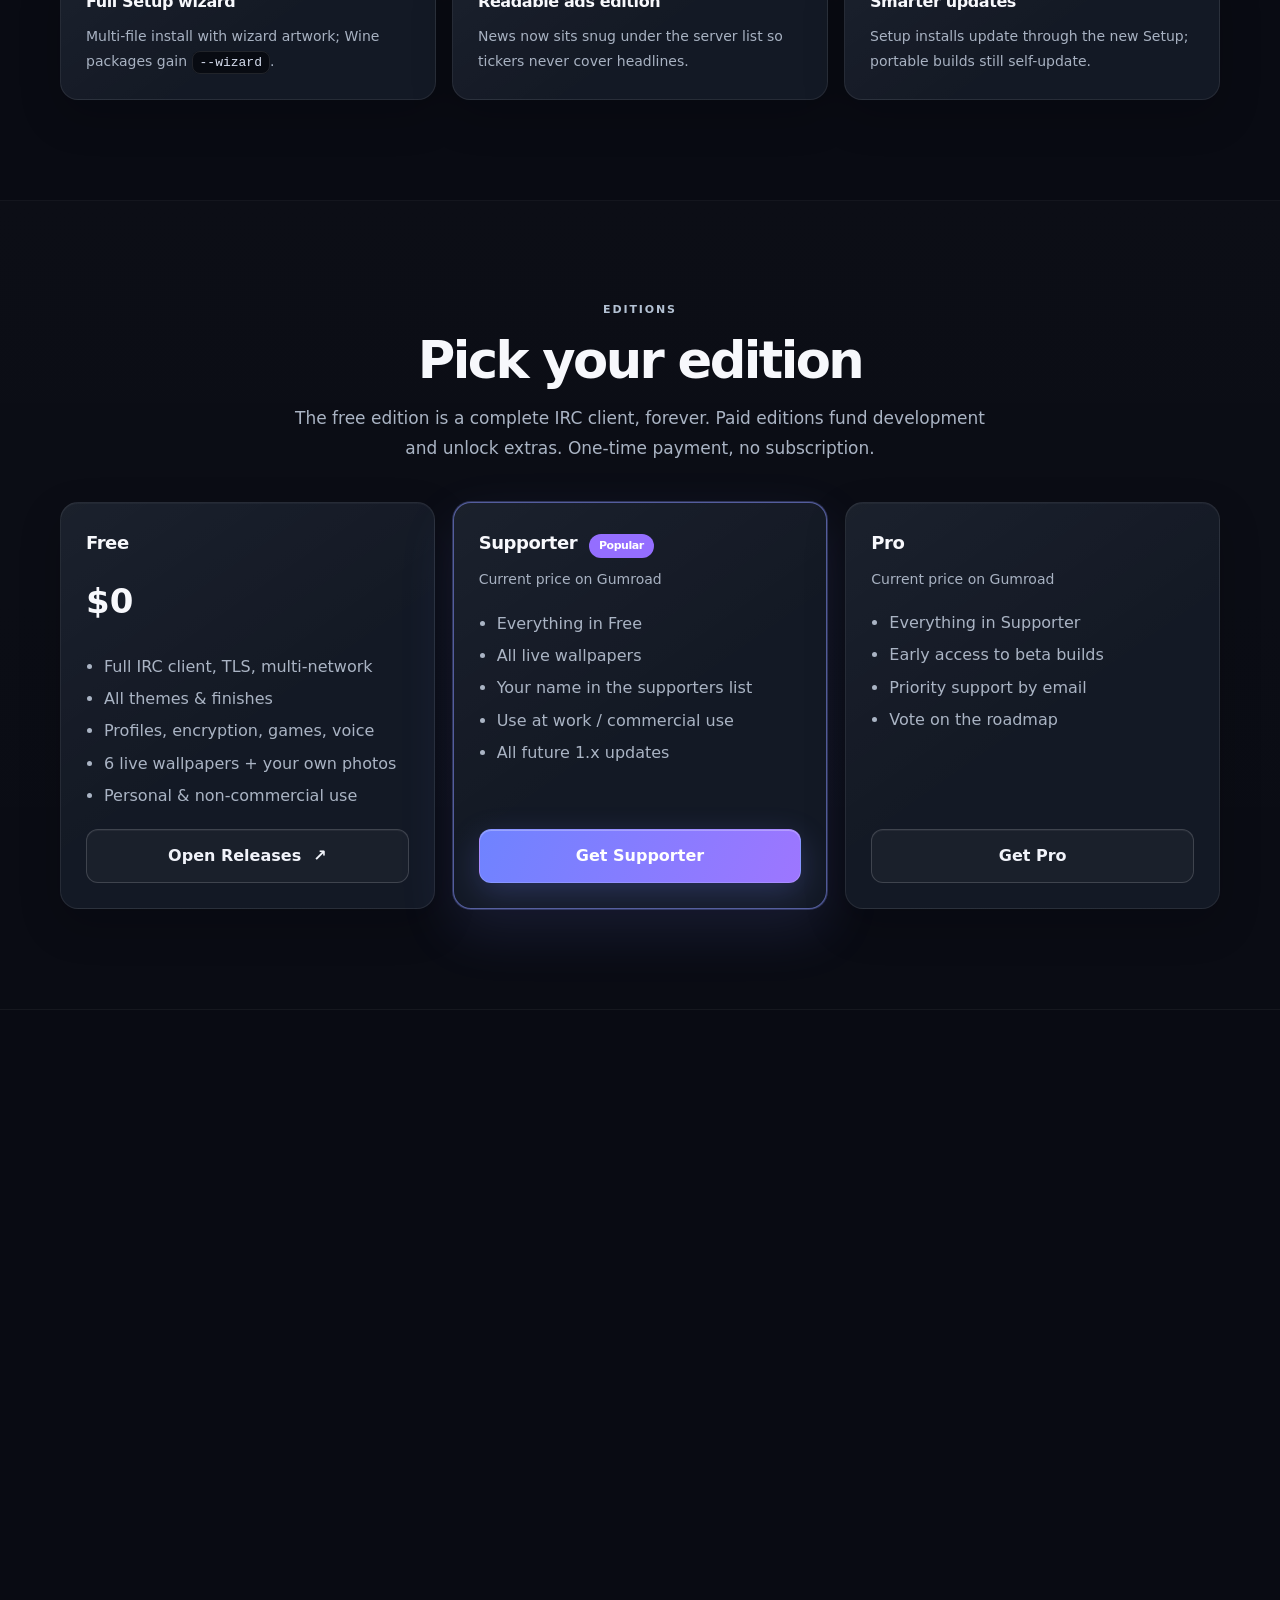
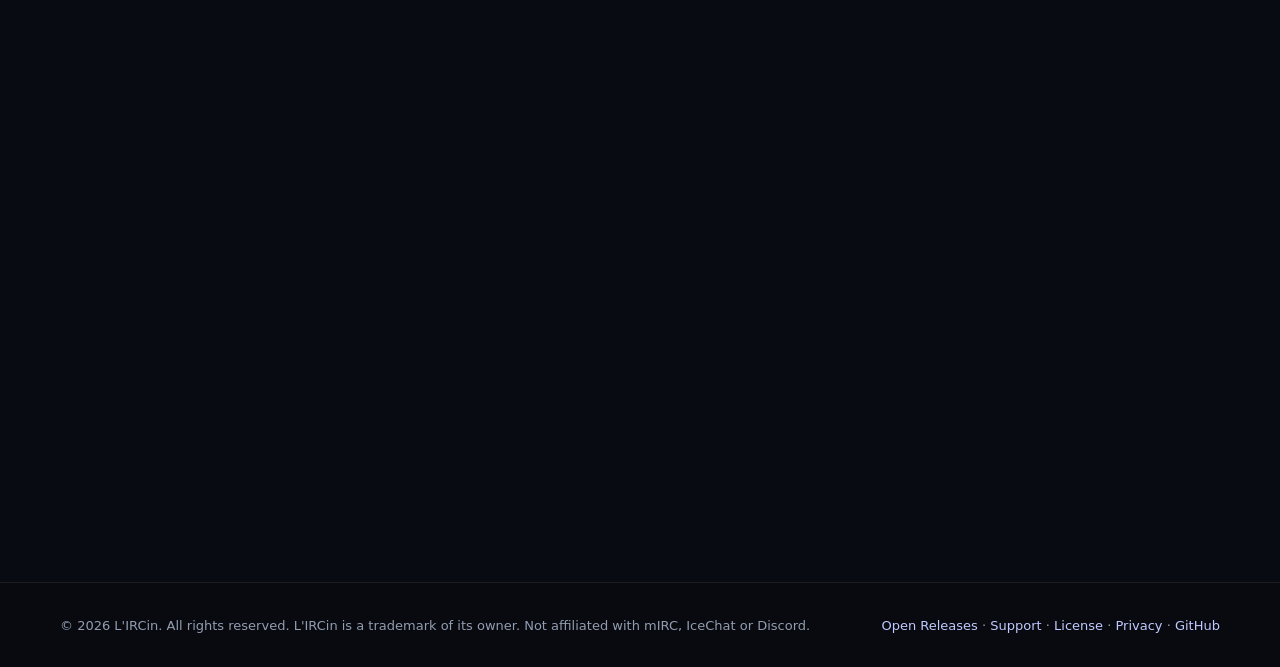
==== commit e6c9adbc: "Expand L'IRCin website for 1.2.31-Beta" ====
--- a/index.html
+++ b/index.html
@@ -1,71 +1,110 @@
-<!doctype html><html lang="en"><head><meta charset="utf-8"><meta name="viewport" content="width=device-width,initial-scale=1">
-<title>L'IRCin — IRC, with room to make it yours</title>
-<meta name="description" content="A polished Windows IRC client with expressive themes, private messaging, games, voice, local video and a modern media workspace.">
-<link rel="icon" href="favicon.ico"><link rel="stylesheet" href="assets/style.css"><script src="assets/config.js"></script></head><body>
-<header class="hero"><div class="wrap"><div class="hero-copy">
-<span class="eyebrow"><span class="status-dot"></span> Beta.30 <span class="eyebrow-sep">/</span> Windows 10 &amp; 11</span>
-<h1>IRC, with room<br>to <em>make it yours.</em></h1>
-<p class="lead">The open, familiar chat protocol you love—inside a thoughtful desktop workspace built for the way you use your PC today.</p>
-<div class="row hero-actions"><a class="btn" href="https://lircin.github.io/download.html#releases">Open Releases <span aria-hidden="true">↗</span></a><a class="btn alt" href="#features">Explore L'IRCin <span aria-hidden="true">↓</span></a></div>
-<p class="note">Browse every edition and release on our download page. Windows and experimental Linux (Wine) packages are listed together.</p>
-<div class="hero-proof"><span><b>01</b> Classic IRC, still at its core</span><span><b>02</b> Your themes, your conversations</span><span><b>03</b> Media and play, built in</span></div></div>
-<figure class="showcase hero-shot"><a href="assets/screenshots/glass-beta27/workspace.png"><img src="assets/screenshots/glass-beta27/workspace.png" alt="Actual L'IRCin window with layered glass and fictional local demonstration chat" width="1100" height="720"></a><figcaption><span>THE DESKTOP, REIMAGINED</span> Actual Windows app · Local demo content</figcaption></figure></div></header>
-
-<section id="features"><div class="wrap"><div class="section-kicker">A MORE PERSONAL KIND OF IRC</div><h2>Familiar conversation.<br><span class="gradient-text">A whole new atmosphere.</span></h2>
-<p class="sub">L'IRCin keeps IRC open and recognizable, then gives your desktop the details that make it feel like yours.</p>
-<div class="grid">
-<div class="card feature-card feature-card-large"><div class="ic">◈</div><h3>A look that feels like you</h3><p>Mix expressive color palettes with seventeen glass foundations. Go from inset, luminous Mac OS X Aqua to translucent Vista Aero or square Windows 2000, then carry your favorite finish into chat panes, controls and private messages.</p><span class="feature-tag">17 glass foundations · Dozens of palettes</span></div>
-<div class="card feature-card"><div class="ic">✦</div><h3>Wallpaper with intention</h3><p>Bring your own photo or choose an animated scene. Tune quality and performance so motion stays comfortable on your PC.</p></div>
-<div class="card feature-card"><div class="ic">◉</div><h3>Private, more personal</h3><p>Have encrypted conversations and protected file transfers with other L'IRCin users. Give each private message its own classic-inspired theme.</p></div>
-<div class="card feature-card"><div class="ic">⌘</div><h3>Your channels, your way</h3><p>Play Spades, Hearts, Checkers or Chess, join voice rooms, and keep channel conversations organized with familiar IRC tools.</p></div>
-<div class="card feature-card"><div class="ic">♫</div><h3>Media belongs here</h3><p>Listen to local music, share a now-playing track, and open multiple local videos. Detach a player, maximize it, or keep a borderless picture-in-picture window nearby.</p></div>
-<div class="card feature-card"><div class="ic">◎</div><h3>Stay in the know</h3><p>Keep headlines and market tickers alongside chat. Find official, country-specific TV and sports services, including free options where available.</p></div>
-<div class="card feature-card"><div class="ic">⌁</div><h3>Classic protocol, modern care</h3><p>Connect to IRC networks using the protocol they already speak. Your core chat stays familiar; optional extras are there when both people use L'IRCin.</p></div>
-<div class="card feature-card"><div class="ic">⚙</div><h3>Power when you need it</h3><p>Logging, ignore lists, URL catcher, RSS, weather, per-pane styling and add-on commands—kept close without getting in the way.</p></div>
-<div class="card feature-card"><div class="ic">⌕</div><h3>Choose your safeguards</h3><p>Opt in to VirusTotal checks for links and files, or use local AI integrations with Ollama. External services have their own privacy policies.</p></div>
-</div>
-<div class="feature-note"><span class="feature-note-mark">L'</span><p><strong>Built for Windows. Designed around your desktop.</strong><br>Native WPF interface, custom title bar, adaptable panels and floating windows. Optional provider pages use WebView2; local video playback uses a separately downloaded mpv engine.</p></div>
-</div></section>
-
-<section class="alt"><div class="wrap"><h2>See the real workspace</h2><p class="sub">Screenshots captured from the Windows app using local demonstration content, not browser mockups.</p><div class="gallery">
-<figure class="showcase"><a href="assets/screenshots/video-pip.png"><img src="assets/screenshots/video-pip.png" alt="Actual borderless video player with fading playback controls over an original test clip" loading="lazy"></a><figcaption>Borderless video PiP: visible hover transport and soft picture edges. Original test clip.</figcaption></figure>
-<figure class="showcase"><a href="assets/screenshots/connections.png"><img src="assets/screenshots/connections.png" alt="Actual connection dialog with suggested IRC networks and optional VPN and DNS setup links" loading="lazy"></a><figcaption>Suggested networks and optional connection-privacy guidance.</figcaption></figure>
-</div></div></section>
-
-<section><div class="wrap"><h2>Glass, seasons and a workspace of your own</h2>
-<p class="sub">Seventeen glass foundations reshape the workspace backbone: directional rails, sculpted side panels, luminous bevels, reflected title bars and a quiet tactile finish. Mac OS X Aqua adds a wider navigation rail, inset glass panes, pearl-and-aqua capsule controls and a soft animated hover sheen. Vista Aero Glass uses tinted translucent surfaces so the Windows desktop backdrop can read through the app; Windows 2000 Professional keeps its crisp square controls, classic bevel and Tahoma. Desktop blur depends on Windows composition settings; screenshots show the app's themed surfaces, not a guaranteed desktop effect. Screenshots are genuine Windows app captures with fictional local demonstration content.</p>
-<div class="gallery">
-<figure class="showcase"><a href="assets/screenshots/glass-beta27/glass-foundation-1.png"><img src="assets/screenshots/glass-beta27/glass-foundation-1.png" alt="Forest Glass with Moss Atelier colors and crisp reflective layers" loading="lazy"></a><figcaption>Forest Glass / Moss Atelier.</figcaption></figure>
-<figure class="showcase"><a href="assets/screenshots/glass-beta27/glass-foundation-2.png"><img src="assets/screenshots/glass-beta27/glass-foundation-2.png" alt="Emerald Vista with Jade Circuit colors and bright glass trim" loading="lazy"></a><figcaption>Emerald Vista / Jade Circuit.</figcaption></figure>
-<figure class="showcase"><a href="assets/screenshots/glass-beta27/glass-foundation-3.png"><img src="assets/screenshots/glass-beta27/glass-foundation-3.png" alt="Arctic Prism with Glacier Ink colors and frosted surfaces" loading="lazy"></a><figcaption>Arctic Prism / Glacier Ink.</figcaption></figure>
-<figure class="showcase"><a href="assets/screenshots/glass-beta27/glass-foundation-4.png"><img src="assets/screenshots/glass-beta27/glass-foundation-4.png" alt="Sapphire Glass with Sapphire Studio colors and reflective edges" loading="lazy"></a><figcaption>Sapphire Glass / Sapphire Studio.</figcaption></figure>
-<figure class="showcase"><a href="assets/screenshots/glass-beta27/glass-foundation-5.png"><img src="assets/screenshots/glass-beta27/glass-foundation-5.png" alt="Amethyst Mirror with Plum Velvet colors and beveled controls" loading="lazy"></a><figcaption>Amethyst Mirror / Plum Velvet.</figcaption></figure>
-<figure class="showcase"><a href="assets/screenshots/glass-beta27/glass-foundation-6.png"><img src="assets/screenshots/glass-beta27/glass-foundation-6.png" alt="Copper Horizon with Copper Evening colors and polished panels" loading="lazy"></a><figcaption>Copper Horizon / Copper Evening.</figcaption></figure>
-<figure class="showcase"><a href="assets/screenshots/glass-beta27/glass-foundation-7.png"><img src="assets/screenshots/glass-beta27/glass-foundation-7.png" alt="Pearl Chrome with Pearl Workspace colors and glass highlights" loading="lazy"></a><figcaption>Pearl Chrome / Pearl Workspace.</figcaption></figure>
-<figure class="showcase"><a href="assets/screenshots/glass-beta27/glass-foundation-8.png"><img src="assets/screenshots/glass-beta27/glass-foundation-8.png" alt="Obsidian Aurora with Graphite colors and luminous edges" loading="lazy"></a><figcaption>Obsidian Aurora / Graphite.</figcaption></figure>
-<figure class="showcase"><a href="assets/screenshots/glass-beta27/glass-foundation-9.png"><img src="assets/screenshots/glass-beta27/glass-foundation-9.png" alt="Deep Ocean Facet with layered cyan reflections and a directional glass backbone" loading="lazy"></a><figcaption>Deep Ocean Facet / Ocean Deep.</figcaption></figure>
-<figure class="showcase"><a href="assets/screenshots/glass-beta27/glass-foundation-10.png"><img src="assets/screenshots/glass-beta27/glass-foundation-10.png" alt="Polar Nightglass with icy highlights over a cool blue workspace" loading="lazy"></a><figcaption>Polar Nightglass / Ice.</figcaption></figure>
-<figure class="showcase"><a href="assets/screenshots/glass-beta27/glass-foundation-11.png"><img src="assets/screenshots/glass-beta27/glass-foundation-11.png" alt="Pink Pine Satin with softly refracted rose glass surfaces" loading="lazy"></a><figcaption>Pink Pine Satin / Rose Quartz.</figcaption></figure>
-<figure class="showcase"><a href="assets/screenshots/glass-beta27/glass-foundation-12.png"><img src="assets/screenshots/glass-beta27/glass-foundation-12.png" alt="Grape Prism with vivid violet reflections and a deep glass backbone" loading="lazy"></a><figcaption>Grape Prism / Amethyst.</figcaption></figure>
-<figure class="showcase"><a href="assets/screenshots/glass-beta27/glass-foundation-13.png"><img src="assets/screenshots/glass-beta27/glass-foundation-13.png" alt="Cinder Aurora with luminous jade accents and dark diagonal panels" loading="lazy"></a><figcaption>Cinder Aurora / Cyberpunk.</figcaption></figure>
-<figure class="showcase"><a href="assets/screenshots/glass-beta27/glass-foundation-14.png"><img src="assets/screenshots/glass-beta27/glass-foundation-14.png" alt="Champagne Opal with warm satin highlights and pearl-like controls" loading="lazy"></a><figcaption>Champagne Opal / Daylight.</figcaption></figure>
-<figure class="showcase"><a href="assets/screenshots/glass-beta27/glass-foundation-15.png"><img src="assets/screenshots/glass-beta27/glass-foundation-15.png" alt="Vista Aero Glass with softly tinted translucent surfaces and reflective highlights" loading="lazy"></a><figcaption>Vista Aero Glass / Ocean Deep. Windows supplies the desktop blur in the running app when supported.</figcaption></figure>
-<figure class="showcase"><a href="assets/screenshots/glass-beta27/glass-foundation-16.png"><img src="assets/screenshots/glass-beta27/glass-foundation-16.png" alt="Windows 2000 Professional glass foundation with square beveled controls and Tahoma typography" loading="lazy"></a><figcaption>Windows 2000 Professional / Pearl Workspace. Modern colors, square beveled controls and Tahoma.</figcaption></figure>
-<figure class="showcase"><a href="assets/screenshots/glass-beta30/glass-foundation-17.png"><img src="assets/screenshots/glass-beta30/glass-foundation-17.png" alt="Mac OS X Aqua foundation with a wider left navigation rail, inset luminous panes and rounded pearl-and-aqua controls" loading="lazy"></a><figcaption>Mac OS X Aqua / Pearl Workspace. Inset workspace panels, bright capsule buttons and a restrained animated hover sheen.</figcaption></figure>
-<figure class="showcase"><a href="assets/screenshots/beta23/transparent-wallpaper.png"><img src="assets/screenshots/beta23/transparent-wallpaper.png" alt="Maximum pane transparency showing live aurora wallpaper behind readable chat and member lists" loading="lazy"></a><figcaption>100% in-app pane transparency over Aurora. Text remains opaque; this is not desktop transparency.</figcaption></figure>
-<figure class="showcase"><a href="assets/screenshots/beta23/spades-demo.png"><img src="assets/screenshots/beta23/spades-demo.png" alt="Actual Spades table with clearly labeled fictional local demo players" loading="lazy"></a><figcaption>Spades with fictional demo players; no live game or real-user activity is implied.</figcaption></figure>
-<figure class="showcase"><a href="assets/screenshots/beta23/file-protection.png"><img src="assets/screenshots/beta23/file-protection.png" alt="Actual file encryption and conversation transfer protection settings" loading="lazy"></a><figcaption>Portable authenticated file protection and encrypted-transfer guidance. This capture shows setup, not an active transfer.</figcaption></figure>
-<figure class="showcase"><a href="assets/screenshots/glass-beta27/selected-marks.png"><img src="assets/screenshots/glass-beta27/selected-marks.png" alt="Theming-aware video editor dialog showing selected passage order and transitions" loading="lazy"></a><figcaption>Video passages and transition controls follow the active application theme.</figcaption></figure>
-</div>
-<p class="note">Also new: progressive video cut export, retained ignored-message history by date, safe temporary-cache cleanup, two independently hideable market tickers, sidebar-sized music with expand/restore, classic trout actions, connection traffic counters and opt-in CISA advisory links. AntiTroll is explicitly early beta. TCP packet loss is not measured; the advisory catalog is not a system scanner.</p>
-</div></section>
-
-<section id="editions" class="alt"><div class="wrap"><h2>Pick your edition</h2>
-<p class="sub">The free edition is a complete IRC client, forever. Paid editions fund development and unlock extras. One-time payment, no subscription.</p>
-<div class="tiers">
-<div class="card tier"><h3>Free</h3><div class="price">$0</div><ul><li>Full IRC client, TLS, multi-network</li><li>All themes &amp; finishes</li><li>Profiles, encryption, games, voice</li><li>6 live wallpapers + your own photos</li><li>Personal &amp; non-commercial use</li></ul><a class="btn alt" href="https://lircin.github.io/download.html#releases">Open Releases <span aria-hidden="true">↗</span></a></div>
-<div class="card tier hot"><h3>Supporter <span class="pill">Popular</span></h3><p>Current price on Gumroad</p><ul><li>Everything in Free</li><li>All live wallpapers</li><li>Your name in the supporters list</li><li>Use at work / commercial use</li><li>All future 1.x updates</li></ul><a class="btn" data-link="supporter" href="https://quasarlabs3.gumroad.com/l/wbwyl">Get Supporter</a></div>
-<div class="card tier"><h3>Pro</h3><p>Current price on Gumroad</p><ul><li>Everything in Supporter</li><li>Early access to beta builds</li><li>Priority support by email</li><li>Vote on the roadmap</li></ul><a class="btn alt" data-link="pro" href="https://quasarlabs3.gumroad.com/l/rgxxc">Get Pro</a></div></div></div></section>
-
-<section class="closing-cta"><div class="wrap"><div class="closing-panel"><div class="section-kicker">YOUR NEXT CHAT STARTS HERE</div><h2>Make IRC feel like <span class="gradient-text">your space.</span></h2><p class="sub">Choose a release, pick your edition, and bring your people together—your way.</p><a class="btn" href="https://lircin.github.io/download.html#releases">Open Releases <span aria-hidden="true">↗</span></a><p class="note">Free without ads is always an option. FreeAds is separate and clearly labeled.</p></div></div></section>
-<script src="assets/site.js"></script></body></html>
+<!doctype html><html lang="en"><head><meta charset="utf-8"><meta name="viewport" content="width=device-width,initial-scale=1">
+<title>L'IRCin — IRC, with room to make it yours</title>
+<meta name="description" content="A polished Windows IRC client with twenty glass foundations, live visual wallpapers, private-message themes, games, voice, local video and a real Setup wizard.">
+<meta property="og:title" content="L'IRCin — IRC, with room to make it yours"><meta property="og:image" content="https://lircin.github.io/assets/screenshots/glass-beta27/workspace.png">
+<link rel="icon" href="favicon.ico"><link rel="stylesheet" href="assets/style.css"><script src="assets/config.js"></script></head><body>
+<header class="hero"><div class="wrap"><div class="hero-copy">
+<span class="eyebrow"><span class="status-dot"></span> 1.2.31-Beta <span class="eyebrow-sep">/</span> Windows 10 &amp; 11 <span class="eyebrow-sep">/</span> Linux via Wine</span>
+<h1>IRC, with room<br>to <em>make it yours.</em></h1>
+<p class="lead">The open, familiar chat protocol you love—inside a thoughtful desktop workspace with glass you can feel, media you can keep close, and the people you actually talk to.</p>
+<div class="row hero-actions"><a class="btn" href="https://lircin.github.io/download.html#releases">Download 1.2.31-Beta <span aria-hidden="true">↗</span></a><a class="btn alt" href="#tour">Take the tour <span aria-hidden="true">↓</span></a></div>
+<p class="note">Free forever, no account. Setup wizard, portable ZIP and experimental Linux (Wine) packages for every edition.</p>
+<div class="hero-proof"><span><b>01</b> Classic IRC, still at its core</span><span><b>02</b> Twenty glass foundations</span><span><b>03</b> Music, video, games and voice built in</span></div></div>
+<figure class="showcase hero-shot"><div class="float-chip c1" aria-hidden="true"><i class="dot ok"></i>#lounge · 128 here</div><div class="float-chip c2" aria-hidden="true">♫ Now playing · <b>Night Drive</b></div><div class="float-chip c3" aria-hidden="true">🔒 Encrypted DM</div>
+<a href="assets/screenshots/glass-beta27/workspace.png"><img src="assets/screenshots/glass-beta27/workspace.png" alt="Actual L'IRCin window with layered glass and fictional local demonstration chat" width="1100" height="720"></a><figcaption><span>THE DESKTOP, REIMAGINED</span> Actual Windows app · Local demo content</figcaption></figure></div></header>
+
+<div class="stats reveal"><div class="wrap"><div><b>20</b><span>glass foundations</span></div><div><b>6</b><span>private-message themes</span></div><div><b>4</b><span>card &amp; board games</span></div><div><b>1</b><span>real Setup wizard</span></div><div><b>$0</b><span>forever edition</span></div></div></div>
+
+<section id="features"><div class="wrap"><div class="center reveal"><div class="section-kicker">A MORE PERSONAL KIND OF IRC</div><h2>Familiar conversation.<br><span class="gradient-text">A whole new atmosphere.</span></h2>
+<p class="sub">L'IRCin keeps IRC open and recognizable, then gives your desktop the details that make it feel like yours.</p></div>
+<div class="grid">
+<div class="card feature-card feature-card-large reveal"><div class="ic">◈</div><h3>A look that feels like you</h3><p>Mix expressive color palettes with twenty glass foundations—from luminous Mac OS X Aqua and translucent Vista Aero to square Windows 2000 and the new restrained Atelier trio. Carry your favorite finish into chat panes, controls and private messages.</p><span class="feature-tag">20 glass foundations · Dozens of palettes</span></div>
+<div class="card feature-card reveal"><div class="ic">✦</div><h3>Wallpaper with intention</h3><p>Bring your own photo or choose an animated scene behind translucent panes. Tune quality and performance so motion stays comfortable.</p></div>
+<div class="card feature-card reveal"><div class="ic">◉</div><h3>Private, more personal</h3><p>Encrypted conversations and protected file transfers between L'IRCin users. Give every private message its own classic-inspired theme.</p></div>
+<div class="card feature-card reveal"><div class="ic">⌘</div><h3>Your channels, your way</h3><p>Play Spades, Hearts, Checkers or Chess, join voice rooms, and keep conversations organized with familiar IRC tools.</p></div>
+<div class="card feature-card reveal"><div class="ic">▶</div><h3>Media belongs here</h3><p>Local music with now-playing, a stack of local videos with glass transport controls, detachable players and picture-in-picture.</p></div>
+<div class="card feature-card reveal"><div class="ic">◎</div><h3>Stay in the know</h3><p>Headlines and market tickers beside chat, plus official, country-specific TV and sports services—free options first.</p></div>
+<div class="card feature-card reveal"><div class="ic">☰</div><h3>A real menu bar</h3><p>File, Edit, View, Tools and Help—shown, hidden, or fading in only while your cursor is near. Right-click to choose.</p></div>
+<div class="card feature-card reveal"><div class="ic">⚙</div><h3>Power when you need it</h3><p>Logging, ignore lists, URL catcher, RSS, weather, per-pane styling and add-on commands—close by, never in the way.</p></div>
+<div class="card feature-card reveal"><div class="ic">⌕</div><h3>Choose your safeguards</h3><p>Opt in to VirusTotal checks for links and files, or local AI integrations with Ollama. External services have their own policies.</p></div>
+</div></div></section>
+
+<section id="wallpapers" class="wall-section"><div class="wrap"><div class="center reveal"><div class="section-kicker">LIVE VISUAL WALLPAPERS</div><h2>Motion behind the glass.<br><span class="gradient-text">Clarity in front of it.</span></h2>
+<p class="sub">Animated scenes play behind every pane—server rail, chat, members and media—each one a separate sheet of tinted glass you can tune from opaque to fully clear.</p></div>
+<div class="wall-stage reveal" role="img" aria-label="Illustration: an animated aurora wallpaper seen through four separate translucent L'IRCin panels">
+<div class="aurora a1"></div><div class="aurora a2"></div><div class="aurora a3"></div><div class="stars"></div>
+<div class="pane p-rail"><span></span><span></span><span></span><span></span></div>
+<div class="pane p-chat"><div class="pane-title"># lounge <small>Aurora · 70% glass</small></div><p><b class="n1">mira</b> the wallpaper moves under the text and it still reads perfectly</p><p><b class="n2">devon</b> try 100% transparency on the member list</p><p><b class="n3">kai</b> it's like the channel is floating</p><div class="pane-input">Message #lounge</div></div>
+<div class="pane p-members"><div class="pane-title">Members</div><p><i class="dot ok"></i>mira</p><p><i class="dot ok"></i>devon</p><p><i class="dot idle"></i>kai</p><p><i class="dot"></i>sol</p></div>
+<div class="pane p-media"><div class="pane-title">Now playing</div><div class="eq"><i></i><i></i><i></i><i></i><i></i><i></i></div><small>Night Drive · 2:41</small></div>
+</div>
+<p class="note center-note">Illustration built in HTML for this page. In the app, transparency is per pane and text stays opaque; it is not desktop transparency.</p>
+<div class="gallery two reveal">
+<figure class="showcase"><a href="assets/screenshots/beta23/transparent-wallpaper.png"><img src="assets/screenshots/beta23/transparent-wallpaper.png" alt="Maximum pane transparency showing live aurora wallpaper behind readable chat and member lists" loading="lazy"></a><figcaption><span>REAL CAPTURE</span> 100% pane transparency over Aurora.</figcaption></figure>
+<figure class="showcase"><a href="assets/screenshots/glass-beta27/transparent-wallpaper.png"><img src="assets/screenshots/glass-beta27/transparent-wallpaper.png" alt="Glass foundation over a live wallpaper with layered translucent panes" loading="lazy"></a><figcaption><span>REAL CAPTURE</span> Glass foundations layered over a live scene.</figcaption></figure>
+</div></div></section>
+
+<section id="tour" class="alt"><div class="wrap">
+<div class="center reveal"><div class="section-kicker">THE TOUR</div><h2>Everything in its place.</h2><p class="sub">A closer look at the parts you'll use every day.</p></div>
+
+<div class="story reveal"><div class="story-copy"><span class="story-num">01</span><h3>A menu bar that knows when to step aside.</h3><p>File, Edit, View, Tools and Help, exactly where Windows users expect them—and every item stays in sync with Settings. Right-click the bar for <b>Show</b>, <b>Hide</b>, or <b>Show on Mouse Hover</b>: it fades in at the top edge and waits until you're finished before fading away.</p><ul class="ticks"><li>Click the title-bar icon for the native window menu</li><li>Checked items mirror your settings both ways</li></ul></div>
+<div class="story-art"><div class="menu-mock"><div class="mm-bar"><span class="on">File</span><span>Edit</span><span>View</span><span>Tools</span><span>Help</span></div><div class="mm-drop"><span>✓ Show File Menu</span><span>Hide File Menu</span><span>Show File Menu on Mouse Hover</span><hr><span>Settings… <kbd>Ctrl+,</kbd></span><span>Exit</span></div></div></div></div>
+
+<div class="story flip reveal"><div class="story-copy"><span class="story-num">02</span><h3>Video, in glass.</h3><p>Open local videos and stack as many as you like—new ones arrive on top and gently push the others down. Round glass controls, ±10 second skips, a volume capsule, detachable windows and borderless picture-in-picture.</p><ul class="ticks"><li>Uses a separately downloaded mpv engine</li><li>Codec support depends on that engine</li></ul></div>
+<figure class="story-art showcase"><a href="assets/screenshots/video-pip.png"><img src="assets/screenshots/video-pip.png" alt="Actual borderless video player with fading playback controls over an original test clip" loading="lazy"></a></figure></div>
+
+<div class="story reveal"><div class="story-copy"><span class="story-num">03</span><h3>Private messages with a past.</h3><p>Each conversation window carries its own look. Switch between six affectionate homages from the buttons along the top—no setting changes anywhere else.</p><div class="pm-chips"><span class="pm aol">AOL</span><span class="pm aim">AIM</span><span class="pm fbm">Messenger</span><span class="pm icq">ICQ</span><span class="pm dsc">Discord</span><span class="pm irc">IRC</span></div><p class="fine">Inspired styles only; not affiliated with or endorsed by those services.</p></div>
+<figure class="story-art showcase"><a href="assets/screenshots/beta23/file-protection.png"><img src="assets/screenshots/beta23/file-protection.png" alt="Actual file encryption and conversation transfer protection settings" loading="lazy"></a></figure></div>
+
+<div class="story flip reveal"><div class="story-copy"><span class="story-num">04</span><h3>Play, talk, listen.</h3><p>Deal a hand of Spades or Hearts, start Checkers or Chess, hop into a voice room, or share what's playing—without leaving the channel.</p></div>
+<figure class="story-art showcase"><a href="assets/screenshots/glass-beta27/spades-demo.png"><img src="assets/screenshots/glass-beta27/spades-demo.png" alt="Actual Spades table with clearly labeled fictional local demo players" loading="lazy"></a></figure></div>
+
+<div class="story reveal"><div class="story-copy"><span class="story-num">05</span><h3>News, tickers and official streams.</h3><p>A News panel tucked under your servers, two independently hideable tickers, and a Stream tab listing official ad-supported TV and sports services for your country—United States by default. Free, no-signup options are always shown first; sign-up links are one click away.</p><p class="fine">Availability and sports rights vary by region and provider.</p></div>
+<figure class="story-art showcase"><a href="assets/screenshots/glass-beta27/connections.png"><img src="assets/screenshots/glass-beta27/connections.png" alt="Actual connection dialog with suggested IRC networks" loading="lazy"></a></figure></div>
+</div></section>
+
+<section id="themes"><div class="wrap"><div class="center reveal"><div class="section-kicker">GLASS FOUNDATIONS</div><h2>Twenty ways to hold the light.</h2><p class="sub">Foundations reshape the workspace backbone—rails, panels, bevels and title bars—while palettes set the color. Genuine Windows captures with fictional demo content.</p></div>
+<div class="atelier reveal"><div class="atelier-copy"><span class="pill">New in 1.2.31</span><h3>The Atelier trio</h3><p>Graphite Atelier, Brushed Platinum and Smoked Aero: desaturated tints, 4–6&nbsp;px radii, a one-pixel inner bevel, semi-transparent rims and a fine brushed grain. More class, less noise.</p></div>
+<div class="swatches" aria-label="Illustrative swatches of the three Atelier foundations"><div class="sw graphite"><b>Graphite Atelier</b></div><div class="sw platinum"><b>Brushed Platinum</b></div><div class="sw smoked"><b>Smoked Aero</b></div></div></div>
+<div class="carousel reveal" tabindex="0" aria-label="Glass foundation screenshots, scroll horizontally">
+<figure class="showcase"><img src="assets/screenshots/glass-beta30/glass-foundation-17.png" alt="Mac OS X Aqua foundation with inset luminous panes" loading="lazy"><figcaption>Mac OS X Aqua</figcaption></figure>
+<figure class="showcase"><img src="assets/screenshots/glass-beta27/glass-foundation-15.png" alt="Vista Aero Glass with tinted translucent surfaces" loading="lazy"><figcaption>Vista Aero Glass</figcaption></figure>
+<figure class="showcase"><img src="assets/screenshots/glass-beta27/glass-foundation-9.png" alt="Deep Ocean Facet with layered cyan reflections" loading="lazy"><figcaption>Deep Ocean Facet</figcaption></figure>
+<figure class="showcase"><img src="assets/screenshots/glass-beta27/glass-foundation-14.png" alt="Champagne Opal with warm satin highlights" loading="lazy"><figcaption>Champagne Opal</figcaption></figure>
+<figure class="showcase"><img src="assets/screenshots/glass-beta27/glass-foundation-12.png" alt="Grape Prism with violet reflections" loading="lazy"><figcaption>Grape Prism</figcaption></figure>
+<figure class="showcase"><img src="assets/screenshots/glass-beta27/glass-foundation-16.png" alt="Windows 2000 Professional with square beveled controls" loading="lazy"><figcaption>Windows 2000 Professional</figcaption></figure>
+<figure class="showcase"><img src="assets/screenshots/glass-beta27/glass-foundation-1.png" alt="Forest Glass with Moss Atelier colors" loading="lazy"><figcaption>Forest Glass</figcaption></figure>
+</div>
+<div class="center"><a class="btn alt" href="themes.html">See the full gallery <span aria-hidden="true">→</span></a></div></div></section>
+
+<section id="install" class="alt"><div class="wrap"><div class="story reveal"><div class="story-copy"><span class="story-num">06</span><h3>Installs like real software.</h3><p>A proper Setup wizard: welcome, license, folder, then a progress page that unpacks the application and its .NET and WPF libraries, adds Start-menu shortcuts and registers a clean uninstaller. On Linux, <code>sh install.sh --wizard</code> runs the same wizard under Wine, or installs the files directly.</p><p class="fine">Release files carry Sigstore signatures and SHA-256 checksums that prove integrity and workflow provenance. They are not Windows Authenticode-signed yet, so SmartScreen may warn.</p></div>
+<div class="story-art"><div class="wizard"><div class="wz-side"><img src="assets/icon.png" alt=""><b>L'IRCin</b><small>1.2.31-Beta</small></div><div class="wz-main"><b>Installing</b><small>Please wait while Setup installs L'IRCin on your computer.</small><div class="wz-file">Extracting files…<br><code>C:\Users\you\AppData\Local\Programs\LIRCin\PresentationFramework.dll</code></div><div class="wz-bar"><i></i></div><div class="wz-btns"><span>&lt; Back</span><span>Next &gt;</span><span>Cancel</span></div></div></div></div></div></div></section>
+
+<section id="new"><div class="wrap"><div class="center reveal"><div class="section-kicker">WHAT'S NEW</div><h2>1.2.31-Beta</h2></div>
+<div class="grid news reveal">
+<div class="card"><h3>Traditional menu bar</h3><p>File, Edit, View, Tools, Help with Show, Hide and hover-fade modes.</p></div>
+<div class="card"><h3>Atelier foundations</h3><p>Three restrained glass finishes: Graphite, Platinum and Smoked Aero.</p></div>
+<div class="card"><h3>Glass video controls</h3><p>Round transport, ±10 s skips and a volume capsule over stacked videos.</p></div>
+<div class="card"><h3>Full Setup wizard</h3><p>Multi-file install with wizard artwork; Wine packages gain <code>--wizard</code>.</p></div>
+<div class="card"><h3>Readable ads edition</h3><p>News now sits snug under the server list so tickers never cover headlines.</p></div>
+<div class="card"><h3>Smarter updates</h3><p>Setup installs update through the new Setup; portable builds still self-update.</p></div>
+</div></div></section>
+
+<section id="editions" class="alt"><div class="wrap"><div class="center reveal"><div class="section-kicker">EDITIONS</div><h2>Pick your edition</h2>
+<p class="sub">The free edition is a complete IRC client, forever. Paid editions fund development and unlock extras. One-time payment, no subscription.</p></div>
+<div class="tiers reveal">
+<div class="card tier"><h3>Free</h3><div class="price">$0</div><ul><li>Full IRC client, TLS, multi-network</li><li>All themes &amp; finishes</li><li>Profiles, encryption, games, voice</li><li>6 live wallpapers + your own photos</li><li>Personal &amp; non-commercial use</li></ul><a class="btn alt" href="https://lircin.github.io/download.html#releases">Open Releases <span aria-hidden="true">↗</span></a></div>
+<div class="card tier hot"><h3>Supporter <span class="pill">Popular</span></h3><p>Current price on Gumroad</p><ul><li>Everything in Free</li><li>All live wallpapers</li><li>Your name in the supporters list</li><li>Use at work / commercial use</li><li>All future 1.x updates</li></ul><a class="btn" data-link="supporter" href="https://quasarlabs3.gumroad.com/l/wbwyl">Get Supporter</a></div>
+<div class="card tier"><h3>Pro</h3><p>Current price on Gumroad</p><ul><li>Everything in Supporter</li><li>Early access to beta builds</li><li>Priority support by email</li><li>Vote on the roadmap</li></ul><a class="btn alt" data-link="pro" href="https://quasarlabs3.gumroad.com/l/rgxxc">Get Pro</a></div></div></div></section>
+
+<section id="faq"><div class="wrap narrow"><div class="center reveal"><div class="section-kicker">QUESTIONS</div><h2>Good to know</h2></div>
+<div class="faq reveal">
+<details><summary>Is it still regular IRC?</summary><p>Yes. L'IRCin speaks standard IRC to any network. Extras such as encrypted DMs, games and voice work when both people use L'IRCin.</p></details>
+<details><summary>Why does Windows SmartScreen warn me?</summary><p>Builds are not yet Authenticode-signed by a commercial certificate. Every release file has a Sigstore signature and SHA-256 checksum you can verify.</p></details>
+<details><summary>Does it run on Linux?</summary><p>Experimental Wine packages run the Windows app. They are not native Linux builds.</p></details>
+<details><summary>What is FreeAds?</summary><p>A separate, clearly labeled edition with a sponsor banner and tickers. The regular Free edition never shows ads.</p></details>
+<details><summary>Are the TV and sports streams hosted by L'IRCin?</summary><p>No. The Stream tab links to official, authorized providers. Availability depends on your region and each provider.</p></details>
+</div></div></section>
+
+<section class="closing-cta"><div class="wrap"><div class="closing-panel reveal"><div class="section-kicker">YOUR NEXT CHAT STARTS HERE</div><h2>Make IRC feel like <span class="gradient-text">your space.</span></h2><p class="sub">Choose a release, pick your edition, and bring your people together—your way.</p><a class="btn" href="https://lircin.github.io/download.html#releases">Download 1.2.31-Beta <span aria-hidden="true">↗</span></a><p class="note">Free without ads is always an option. FreeAds is separate and clearly labeled.</p></div></div></section>
+<script src="assets/site.js"></script></body></html>
--- a/assets/style.css
+++ b/assets/style.css
@@ -1,120 +1,215 @@
-:root{color-scheme:dark;--bg:#090b13;--bg2:#101522;--card:#111827;--line:#ffffff19;--tx:#f7f8fc;--mut:#a3adbf;--acc:#8493ff;--acc2:#b58cff;--cyan:#6ce2e7;--ok:#70ddb4;--shadow:0 30px 90px #02040b99}
-*{box-sizing:border-box}
-html{scroll-behavior:smooth;scroll-padding-top:88px}
-body{margin:0;background:radial-gradient(900px 560px at 93% 7%,#3e438333,transparent 70%),radial-gradient(850px 600px at 2% 37%,#15576322,transparent 70%),var(--bg);color:var(--tx);font:16px/1.65 "Segoe UI",Tahoma,system-ui,sans-serif;-webkit-font-smoothing:antialiased}
-a{color:#b8c3ff;text-decoration:none}
-a:hover{text-decoration:none}
-button{font:inherit}
-.wrap{width:min(1220px,100%);margin:0 auto;padding:0 30px}
-nav{position:sticky;top:0;z-index:20;background:#090b13dc;backdrop-filter:blur(22px) saturate(150%);-webkit-backdrop-filter:blur(22px) saturate(150%);border-bottom:1px solid #ffffff12}
-nav .wrap{display:flex;align-items:center;gap:30px;height:72px}
-.logo{display:flex;align-items:center;gap:10px;color:#fff;font-weight:780;font-size:19px;letter-spacing:-.04em;white-space:nowrap}
-.logo b{color:#b4a5ff}
-.logo img{width:31px;height:31px;border-radius:9px}
-nav .sp{flex:1}
-nav a.l{color:#c1c8d5;font-weight:550;font-size:14px;transition:color .2s}
-nav a.l:hover{color:#fff}
-.btn{display:inline-flex;align-items:center;justify-content:center;gap:12px;background:linear-gradient(112deg,#6f83ff,#9d76ff);color:#fff!important;font-weight:720;padding:13px 22px;border-radius:12px;border:1px solid #ffffff26;box-shadow:0 10px 32px #7785ff3d,inset 0 1px #ffffff45;cursor:pointer;transition:transform .2s,box-shadow .2s,border-color .2s}
-.btn:hover{transform:translateY(-2px);box-shadow:0 16px 40px #7785ff59,inset 0 1px #ffffff55}
-.btn:focus-visible,a:focus-visible,button:focus-visible,summary:focus-visible{outline:3px solid #9eaaff;outline-offset:3px}
-.btn.alt{background:#ffffff08;border:1px solid #ffffff29;box-shadow:inset 0 1px #ffffff0d;color:#f1f3fa!important}
-.btn.alt:hover{background:#ffffff11;border-color:#ffffff4d}
-.btn.sm{padding:9px 14px;font-size:13px;border-radius:10px}
-.hero{position:relative;overflow:hidden;padding:76px 0 74px;border-bottom:1px solid #ffffff0c;background:linear-gradient(180deg,#ffffff05,transparent 82%)}
-.hero:before{content:"";position:absolute;inset:0;background-image:linear-gradient(#ffffff08 1px,transparent 1px),linear-gradient(90deg,#ffffff08 1px,transparent 1px);background-size:68px 68px;mask-image:linear-gradient(90deg,transparent,#000 40%,#000 95%,transparent);opacity:.32;pointer-events:none}
-.hero:after{content:"";position:absolute;width:620px;height:620px;right:-165px;top:-250px;border-radius:50%;background:radial-gradient(circle,#9280ff25,transparent 68%);pointer-events:none}
-.hero .wrap{position:relative;z-index:1;display:grid;grid-template-columns:.82fr 1.18fr;gap:64px;align-items:center;max-width:1440px}
-.hero-copy{padding:0 0 0 18px}
-.eyebrow,.section-kicker{color:#b4c2d4;text-transform:uppercase;letter-spacing:.17em;font-size:11px;font-weight:750}
-.eyebrow{display:flex;align-items:center;gap:10px;margin-bottom:25px}
-.status-dot{width:8px;height:8px;border-radius:50%;background:#80e3ba;box-shadow:0 0 16px #6ff0b3}
-.eyebrow-sep{opacity:.4}
-h1{font-size:clamp(48px,5.4vw,76px);line-height:1.02;letter-spacing:-.065em;margin:0 0 25px;font-weight:780}
-h1 em{font-style:normal;background:linear-gradient(100deg,#a9b7ff 8%,#d0b2ff 60%,#76e4e8);-webkit-background-clip:text;background-clip:text;color:transparent}
-.gradient-text{background:linear-gradient(100deg,#a8b4ff,#d0aaff 65%,#6ce2e7);-webkit-background-clip:text;background-clip:text;color:transparent}
-.lead{font-size:19px;line-height:1.7;color:#b6c0d0;margin:0 0 30px;max-width:560px}
-.row{display:flex;gap:12px;flex-wrap:wrap}
-.hero-actions{margin-bottom:0}
-.note{font-size:13px;color:#9ba7b9;margin-top:17px;max-width:520px}
-.hero-proof{display:grid;gap:10px;margin-top:34px;color:#aab4c4;font-size:12px}
-.hero-proof span{display:flex;align-items:center;gap:12px}
-.hero-proof b{color:#7f91ff;font-size:10px;letter-spacing:.08em}
-.showcase{margin:0;min-width:0}
-.hero-shot{position:relative}
-.hero-shot:before{content:"";position:absolute;inset:-12px;border-radius:24px;background:linear-gradient(135deg,#9ba5ff30,#66e2e72a,transparent 65%);filter:blur(18px);z-index:-1}
-.showcase img{display:block;width:100%;height:auto;border-radius:17px;border:1px solid #d5ddff32;box-shadow:var(--shadow),0 0 0 5px #ffffff05}
-.showcase figcaption{display:flex;gap:12px;align-items:center;font-size:12px;color:#98a4b7;margin-top:13px}
-.showcase figcaption span{font-size:9px;letter-spacing:.14em;color:#9cafff;font-weight:750}
-section{padding:100px 0}
-section.alt{background:linear-gradient(180deg,#ffffff04,#ffffff02);border-top:1px solid #ffffff0a;border-bottom:1px solid #ffffff0a}
-h2{font-size:clamp(34px,4vw,52px);line-height:1.13;letter-spacing:-.05em;margin:12px 0 15px;font-weight:760}
-.sub{color:#aab4c4;margin:0 0 38px;max-width:690px;font-size:17px;line-height:1.75}
-.grid{display:grid;grid-template-columns:repeat(3,1fr);gap:16px}
-.card{position:relative;overflow:hidden;background:linear-gradient(145deg,#ffffff0c,#ffffff03 55%),#101622;border:1px solid #ffffff14;border-radius:18px;padding:25px;box-shadow:inset 0 1px #ffffff09,0 16px 40px #02040b35;transition:transform .22s,border-color .22s,background .22s}
-.card:hover{transform:translateY(-4px);border-color:#9daaff55;background:linear-gradient(145deg,#ffffff13,#ffffff04 55%),#121927}
-.card h3{margin:0 0 9px;font-size:18px;letter-spacing:-.025em}
-.card p{margin:0;color:#a8b2c2;font-size:14px;line-height:1.75}
-.ic{width:42px;height:42px;display:grid;place-items:center;border-radius:13px;margin-bottom:17px;background:linear-gradient(145deg,#8e9bff31,#55d7d72a);border:1px solid #b8c7ff22;color:#c4ccff;font-size:24px}
-.feature-card-large{grid-column:span 2;background:radial-gradient(420px 220px at 92% 3%,#837bff20,transparent 70%),linear-gradient(145deg,#ffffff0d,#ffffff03 55%),#111726}
-.feature-card-large p{max-width:560px}
-.feature-tag{display:inline-block;margin-top:19px;padding:6px 10px;border:1px solid #ffffff1d;border-radius:999px;color:#bfcae1;font-size:11px;letter-spacing:.03em}
-.feature-note{display:flex;align-items:center;gap:18px;margin-top:18px;padding:20px 24px;border:1px solid #ffffff14;border-radius:17px;background:linear-gradient(100deg,#6e7eff13,#5bd7dc09)}
-.feature-note-mark{flex:0 0 43px;height:43px;display:grid;place-items:center;border-radius:14px;background:#8493ff20;color:#c6ceff;font-size:18px;font-weight:800}
-.feature-note p{margin:0;color:#aab5c6;font-size:14px;line-height:1.7}
-.feature-note strong{color:#f3f5fb}
-.gallery{display:grid;grid-template-columns:1fr 1fr;gap:25px}
-.gallery .showcase img{border-radius:16px}
-.mock{border-radius:12px;overflow:hidden;border:1px solid var(--line);background:var(--bg2);box-shadow:var(--shadow);font-size:13px}
-.mock .tb{height:30px;background:#242759;display:flex;align-items:center;padding:0 12px;font-family:Tahoma,sans-serif;font-size:12px;gap:8px}
-.mock .tb i{margin-left:auto;letter-spacing:10px;color:var(--mut);font-style:normal}
-.mock .body{display:grid;grid-template-columns:50px 120px 1fr 90px;height:270px}
-.mock .rail{background:#12132b;display:flex;flex-direction:column;gap:8px;align-items:center;padding-top:10px}
-.mock .rail span{width:30px;height:30px;border-radius:50%;background:var(--acc)}
-.mock .rail span:nth-child(2){background:var(--acc2)}.mock .rail span:nth-child(3){background:var(--ok)}
-.mock .side{background:#181a38;padding:10px;color:var(--mut);line-height:1.9}.mock .side b{color:#fff}
-.mock .chat{padding:12px;background:linear-gradient(160deg,#141538,#2a1d55 60%,#3b1d4b)}
-.mock .chat p{margin:0 0 7px}.n1{color:#7fd0ff}.n2{color:#ff9bd0}.n3{color:#8dffb8}
-.mock .mem{background:#181a38;padding:10px;color:var(--mut);line-height:1.9;border-left:1px solid var(--line)}
-.tiers{display:grid;grid-template-columns:repeat(3,1fr);gap:18px;align-items:stretch}
-.tier{display:flex;flex-direction:column}.tier .price{font-size:34px;font-weight:900;margin:6px 0}
-.tier ul{padding-left:18px;color:#aab4c4;flex:1}.tier li{padding:3px 0}
-.tier.hot{border-color:#8996ff8c;box-shadow:0 0 0 1px #8996ff45,0 22px 55px #7785ff20}
-.pill{display:inline-block;font-size:11px;font-weight:750;padding:3px 10px;border-radius:99px;background:#946eff;color:#fff;margin-left:6px}
-.pill.beta{background:#e8bd70;color:#211b10}
-.pill.selfsigned{background:#d48648;color:#1b120c}
-.rel{display:flex;gap:18px;align-items:center;justify-content:space-between;background:linear-gradient(120deg,#ffffff09,#ffffff04),#111725;border:1px solid #ffffff16;border-radius:17px;padding:21px 23px;margin-bottom:13px;flex-wrap:wrap}
-.rel strong{font-size:16px;letter-spacing:-.02em}
-.release-links{gap:8px;justify-content:flex-end}
-.rel small{color:#9ca8ba}
-.release-section{scroll-margin-top:94px;margin:56px 0 48px}
-.page .release-section{padding:0}
-.release-heading{display:flex;justify-content:space-between;align-items:end;gap:20px;margin-bottom:20px;padding-bottom:18px;border-bottom:1px solid #ffffff14}
-.release-heading h2{font-size:32px;margin:7px 0 0}
-.release-source{color:#aab4c4;font-size:12px}
-.release-error{border-color:#d7a36755}
-details{position:relative}
-details summary{list-style:none}
-details summary::-webkit-details-marker{display:none}
-details[open] .row{margin-top:10px}
-.closing-cta{padding-top:42px}
-.closing-panel{position:relative;overflow:hidden;text-align:center;padding:76px 28px;border-radius:28px;border:1px solid #ffffff20;background:radial-gradient(700px 320px at 50% 0,#8287ff24,transparent 72%),linear-gradient(135deg,#111827,#0e1420 70%);box-shadow:var(--shadow)}
-.closing-panel:after{content:"";position:absolute;inset:0;background:linear-gradient(110deg,transparent 30%,#b6c6ff08 50%,transparent 72%);pointer-events:none}
-.closing-panel h2{margin:12px 0 12px}
-.closing-panel .sub{margin:0 auto 26px}
-.closing-panel .note{margin:16px auto 0}
-.page{padding:74px 0;min-height:70vh}
-.page h1{font-size:clamp(42px,5vw,64px);margin-top:10px}
-.page h3{margin-top:30px;font-size:20px}
-table{border-collapse:collapse;width:100%;background:#ffffff04;border-radius:14px;overflow:hidden}
-td,th{border-bottom:1px solid #ffffff13;padding:12px;text-align:left}
-th{color:#c3cbe0;font-weight:650}
-code,pre{background:#080b12;border:1px solid #ffffff1a;border-radius:8px;padding:3px 7px;font-family:Consolas,monospace;font-size:13px;color:#d7deef}
-pre{padding:15px;overflow:auto}
-ol{color:#aab4c4;padding-left:23px}
-ol li{padding:5px 0}
-footer{border-top:1px solid #ffffff13;padding:32px 0;color:#929db0;font-size:13px;background:#080a10}
-footer .wrap{display:flex;justify-content:space-between;gap:20px;flex-wrap:wrap}
-footer a{color:#c1caff}
-@media(max-width:900px){.hero .wrap{grid-template-columns:1fr;gap:42px}.hero-copy{padding:0}.hero-shot{max-width:850px}.grid{grid-template-columns:repeat(2,1fr)}.feature-card-large{grid-column:span 2}}
-@media(max-width:640px){.wrap{padding:0 20px}nav .wrap{height:64px;gap:14px}nav a.l{display:none}nav .btn{padding:9px 12px;font-size:12px}.hero{padding:56px 0 54px}.hero .wrap{gap:33px}h1{font-size:48px}.lead{font-size:17px}.hero-actions .btn{flex:1}section{padding:72px 0}.grid,.tiers,.gallery{grid-template-columns:1fr}.feature-card-large{grid-column:auto}.release-heading{align-items:start;flex-direction:column}.release-section{margin-top:40px}.rel{align-items:flex-start;padding:18px}.release-links{justify-content:flex-start}.closing-panel{padding:56px 20px}.page{padding:52px 0}.page h1{font-size:42px}table{font-size:13px}td,th{padding:9px 7px}}
-@media(prefers-reduced-motion:reduce){*,*::before,*::after{scroll-behavior:auto!important;transition:none!important}}
+:root{color-scheme:dark;--bg:#090b13;--bg2:#101522;--card:#111827;--line:#ffffff19;--tx:#f7f8fc;--mut:#a3adbf;--acc:#8493ff;--acc2:#b58cff;--cyan:#6ce2e7;--ok:#70ddb4;--shadow:0 30px 90px #02040b99}
+*{box-sizing:border-box}
+html{scroll-behavior:smooth;scroll-padding-top:88px}
+body{margin:0;background:radial-gradient(900px 560px at 93% 7%,#3e438333,transparent 70%),radial-gradient(850px 600px at 2% 37%,#15576322,transparent 70%),var(--bg);color:var(--tx);font:16px/1.65 "Segoe UI",Tahoma,system-ui,sans-serif;-webkit-font-smoothing:antialiased}
+a{color:#b8c3ff;text-decoration:none}
+a:hover{text-decoration:none}
+button{font:inherit}
+.wrap{width:min(1220px,100%);margin:0 auto;padding:0 30px}
+nav{position:sticky;top:0;z-index:20;background:#090b13dc;backdrop-filter:blur(22px) saturate(150%);-webkit-backdrop-filter:blur(22px) saturate(150%);border-bottom:1px solid #ffffff12}
+nav .wrap{display:flex;align-items:center;gap:30px;height:72px}
+.logo{display:flex;align-items:center;gap:10px;color:#fff;font-weight:780;font-size:19px;letter-spacing:-.04em;white-space:nowrap}
+.logo b{color:#b4a5ff}
+.logo img{width:31px;height:31px;border-radius:9px}
+nav .sp{flex:1}
+nav a.l{color:#c1c8d5;font-weight:550;font-size:14px;transition:color .2s}
+nav a.l:hover{color:#fff}
+.btn{display:inline-flex;align-items:center;justify-content:center;gap:12px;background:linear-gradient(112deg,#6f83ff,#9d76ff);color:#fff!important;font-weight:720;padding:13px 22px;border-radius:12px;border:1px solid #ffffff26;box-shadow:0 10px 32px #7785ff3d,inset 0 1px #ffffff45;cursor:pointer;transition:transform .2s,box-shadow .2s,border-color .2s}
+.btn:hover{transform:translateY(-2px);box-shadow:0 16px 40px #7785ff59,inset 0 1px #ffffff55}
+.btn:focus-visible,a:focus-visible,button:focus-visible,summary:focus-visible{outline:3px solid #9eaaff;outline-offset:3px}
+.btn.alt{background:#ffffff08;border:1px solid #ffffff29;box-shadow:inset 0 1px #ffffff0d;color:#f1f3fa!important}
+.btn.alt:hover{background:#ffffff11;border-color:#ffffff4d}
+.btn.sm{padding:9px 14px;font-size:13px;border-radius:10px}
+.hero{position:relative;overflow:hidden;padding:76px 0 74px;border-bottom:1px solid #ffffff0c;background:linear-gradient(180deg,#ffffff05,transparent 82%)}
+.hero:before{content:"";position:absolute;inset:0;background-image:linear-gradient(#ffffff08 1px,transparent 1px),linear-gradient(90deg,#ffffff08 1px,transparent 1px);background-size:68px 68px;mask-image:linear-gradient(90deg,transparent,#000 40%,#000 95%,transparent);opacity:.32;pointer-events:none}
+.hero:after{content:"";position:absolute;width:620px;height:620px;right:-165px;top:-250px;border-radius:50%;background:radial-gradient(circle,#9280ff25,transparent 68%);pointer-events:none}
+.hero .wrap{position:relative;z-index:1;display:grid;grid-template-columns:.82fr 1.18fr;gap:64px;align-items:center;max-width:1440px}
+.hero-copy{padding:0 0 0 18px}
+.eyebrow,.section-kicker{color:#b4c2d4;text-transform:uppercase;letter-spacing:.17em;font-size:11px;font-weight:750}
+.eyebrow{display:flex;align-items:center;gap:10px;margin-bottom:25px}
+.status-dot{width:8px;height:8px;border-radius:50%;background:#80e3ba;box-shadow:0 0 16px #6ff0b3}
+.eyebrow-sep{opacity:.4}
+h1{font-size:clamp(48px,5.4vw,76px);line-height:1.02;letter-spacing:-.065em;margin:0 0 25px;font-weight:780}
+h1 em{font-style:normal;background:linear-gradient(100deg,#a9b7ff 8%,#d0b2ff 60%,#76e4e8);-webkit-background-clip:text;background-clip:text;color:transparent}
+.gradient-text{background:linear-gradient(100deg,#a8b4ff,#d0aaff 65%,#6ce2e7);-webkit-background-clip:text;background-clip:text;color:transparent}
+.lead{font-size:19px;line-height:1.7;color:#b6c0d0;margin:0 0 30px;max-width:560px}
+.row{display:flex;gap:12px;flex-wrap:wrap}
+.hero-actions{margin-bottom:0}
+.note{font-size:13px;color:#9ba7b9;margin-top:17px;max-width:520px}
+.hero-proof{display:grid;gap:10px;margin-top:34px;color:#aab4c4;font-size:12px}
+.hero-proof span{display:flex;align-items:center;gap:12px}
+.hero-proof b{color:#7f91ff;font-size:10px;letter-spacing:.08em}
+.showcase{margin:0;min-width:0}
+.hero-shot{position:relative}
+.hero-shot:before{content:"";position:absolute;inset:-12px;border-radius:24px;background:linear-gradient(135deg,#9ba5ff30,#66e2e72a,transparent 65%);filter:blur(18px);z-index:-1}
+.showcase img{display:block;width:100%;height:auto;border-radius:17px;border:1px solid #d5ddff32;box-shadow:var(--shadow),0 0 0 5px #ffffff05}
+.showcase figcaption{display:flex;gap:12px;align-items:center;font-size:12px;color:#98a4b7;margin-top:13px}
+.showcase figcaption span{font-size:9px;letter-spacing:.14em;color:#9cafff;font-weight:750}
+section{padding:100px 0}
+section.alt{background:linear-gradient(180deg,#ffffff04,#ffffff02);border-top:1px solid #ffffff0a;border-bottom:1px solid #ffffff0a}
+h2{font-size:clamp(34px,4vw,52px);line-height:1.13;letter-spacing:-.05em;margin:12px 0 15px;font-weight:760}
+.sub{color:#aab4c4;margin:0 0 38px;max-width:690px;font-size:17px;line-height:1.75}
+.grid{display:grid;grid-template-columns:repeat(3,1fr);gap:16px}
+.card{position:relative;overflow:hidden;background:linear-gradient(145deg,#ffffff0c,#ffffff03 55%),#101622;border:1px solid #ffffff14;border-radius:18px;padding:25px;box-shadow:inset 0 1px #ffffff09,0 16px 40px #02040b35;transition:transform .22s,border-color .22s,background .22s}
+.card:hover{transform:translateY(-4px);border-color:#9daaff55;background:linear-gradient(145deg,#ffffff13,#ffffff04 55%),#121927}
+.card h3{margin:0 0 9px;font-size:18px;letter-spacing:-.025em}
+.card p{margin:0;color:#a8b2c2;font-size:14px;line-height:1.75}
+.ic{width:42px;height:42px;display:grid;place-items:center;border-radius:13px;margin-bottom:17px;background:linear-gradient(145deg,#8e9bff31,#55d7d72a);border:1px solid #b8c7ff22;color:#c4ccff;font-size:24px}
+.feature-card-large{grid-column:span 2;background:radial-gradient(420px 220px at 92% 3%,#837bff20,transparent 70%),linear-gradient(145deg,#ffffff0d,#ffffff03 55%),#111726}
+.feature-card-large p{max-width:560px}
+.feature-tag{display:inline-block;margin-top:19px;padding:6px 10px;border:1px solid #ffffff1d;border-radius:999px;color:#bfcae1;font-size:11px;letter-spacing:.03em}
+.feature-note{display:flex;align-items:center;gap:18px;margin-top:18px;padding:20px 24px;border:1px solid #ffffff14;border-radius:17px;background:linear-gradient(100deg,#6e7eff13,#5bd7dc09)}
+.feature-note-mark{flex:0 0 43px;height:43px;display:grid;place-items:center;border-radius:14px;background:#8493ff20;color:#c6ceff;font-size:18px;font-weight:800}
+.feature-note p{margin:0;color:#aab5c6;font-size:14px;line-height:1.7}
+.feature-note strong{color:#f3f5fb}
+.gallery{display:grid;grid-template-columns:1fr 1fr;gap:25px}
+.gallery .showcase img{border-radius:16px}
+.mock{border-radius:12px;overflow:hidden;border:1px solid var(--line);background:var(--bg2);box-shadow:var(--shadow);font-size:13px}
+.mock .tb{height:30px;background:#242759;display:flex;align-items:center;padding:0 12px;font-family:Tahoma,sans-serif;font-size:12px;gap:8px}
+.mock .tb i{margin-left:auto;letter-spacing:10px;color:var(--mut);font-style:normal}
+.mock .body{display:grid;grid-template-columns:50px 120px 1fr 90px;height:270px}
+.mock .rail{background:#12132b;display:flex;flex-direction:column;gap:8px;align-items:center;padding-top:10px}
+.mock .rail span{width:30px;height:30px;border-radius:50%;background:var(--acc)}
+.mock .rail span:nth-child(2){background:var(--acc2)}.mock .rail span:nth-child(3){background:var(--ok)}
+.mock .side{background:#181a38;padding:10px;color:var(--mut);line-height:1.9}.mock .side b{color:#fff}
+.mock .chat{padding:12px;background:linear-gradient(160deg,#141538,#2a1d55 60%,#3b1d4b)}
+.mock .chat p{margin:0 0 7px}.n1{color:#7fd0ff}.n2{color:#ff9bd0}.n3{color:#8dffb8}
+.mock .mem{background:#181a38;padding:10px;color:var(--mut);line-height:1.9;border-left:1px solid var(--line)}
+.tiers{display:grid;grid-template-columns:repeat(3,1fr);gap:18px;align-items:stretch}
+.tier{display:flex;flex-direction:column}.tier .price{font-size:34px;font-weight:900;margin:6px 0}
+.tier ul{padding-left:18px;color:#aab4c4;flex:1}.tier li{padding:3px 0}
+.tier.hot{border-color:#8996ff8c;box-shadow:0 0 0 1px #8996ff45,0 22px 55px #7785ff20}
+.pill{display:inline-block;font-size:11px;font-weight:750;padding:3px 10px;border-radius:99px;background:#946eff;color:#fff;margin-left:6px}
+.pill.beta{background:#e8bd70;color:#211b10}
+.pill.selfsigned{background:#d48648;color:#1b120c}
+.rel{display:flex;gap:18px;align-items:center;justify-content:space-between;background:linear-gradient(120deg,#ffffff09,#ffffff04),#111725;border:1px solid #ffffff16;border-radius:17px;padding:21px 23px;margin-bottom:13px;flex-wrap:wrap}
+.rel strong{font-size:16px;letter-spacing:-.02em}
+.release-links{gap:8px;justify-content:flex-end}
+.rel small{color:#9ca8ba}
+.release-section{scroll-margin-top:94px;margin:56px 0 48px}
+.page .release-section{padding:0}
+.release-heading{display:flex;justify-content:space-between;align-items:end;gap:20px;margin-bottom:20px;padding-bottom:18px;border-bottom:1px solid #ffffff14}
+.release-heading h2{font-size:32px;margin:7px 0 0}
+.release-source{color:#aab4c4;font-size:12px}
+.release-error{border-color:#d7a36755}
+details{position:relative}
+details summary{list-style:none}
+details summary::-webkit-details-marker{display:none}
+details[open] .row{margin-top:10px}
+.closing-cta{padding-top:42px}
+.closing-panel{position:relative;overflow:hidden;text-align:center;padding:76px 28px;border-radius:28px;border:1px solid #ffffff20;background:radial-gradient(700px 320px at 50% 0,#8287ff24,transparent 72%),linear-gradient(135deg,#111827,#0e1420 70%);box-shadow:var(--shadow)}
+.closing-panel:after{content:"";position:absolute;inset:0;background:linear-gradient(110deg,transparent 30%,#b6c6ff08 50%,transparent 72%);pointer-events:none}
+.closing-panel h2{margin:12px 0 12px}
+.closing-panel .sub{margin:0 auto 26px}
+.closing-panel .note{margin:16px auto 0}
+.page{padding:74px 0;min-height:70vh}
+.page h1{font-size:clamp(42px,5vw,64px);margin-top:10px}
+.page h3{margin-top:30px;font-size:20px}
+table{border-collapse:collapse;width:100%;background:#ffffff04;border-radius:14px;overflow:hidden}
+td,th{border-bottom:1px solid #ffffff13;padding:12px;text-align:left}
+th{color:#c3cbe0;font-weight:650}
+code,pre{background:#080b12;border:1px solid #ffffff1a;border-radius:8px;padding:3px 7px;font-family:Consolas,monospace;font-size:13px;color:#d7deef}
+pre{padding:15px;overflow:auto}
+ol{color:#aab4c4;padding-left:23px}
+ol li{padding:5px 0}
+footer{border-top:1px solid #ffffff13;padding:32px 0;color:#929db0;font-size:13px;background:#080a10}
+footer .wrap{display:flex;justify-content:space-between;gap:20px;flex-wrap:wrap}
+footer a{color:#c1caff}
+@media(max-width:900px){.hero .wrap{grid-template-columns:1fr;gap:42px}.hero-copy{padding:0}.hero-shot{max-width:850px}.grid{grid-template-columns:repeat(2,1fr)}.feature-card-large{grid-column:span 2}}
+@media(max-width:640px){.wrap{padding:0 20px}nav .wrap{height:64px;gap:14px}nav a.l{display:none}nav .btn{padding:9px 12px;font-size:12px}.hero{padding:56px 0 54px}.hero .wrap{gap:33px}h1{font-size:48px}.lead{font-size:17px}.hero-actions .btn{flex:1}section{padding:72px 0}.grid,.tiers,.gallery{grid-template-columns:1fr}.feature-card-large{grid-column:auto}.release-heading{align-items:start;flex-direction:column}.release-section{margin-top:40px}.rel{align-items:flex-start;padding:18px}.release-links{justify-content:flex-start}.closing-panel{padding:56px 20px}.page{padding:52px 0}.page h1{font-size:42px}table{font-size:13px}td,th{padding:9px 7px}}
+@media(prefers-reduced-motion:reduce){*,*::before,*::after{scroll-behavior:auto!important;transition:none!important}}
+
+/* 1.2.31 — texture, depth and the tour (Discord energy, Apple restraint) */
+body:before{content:"";position:fixed;inset:0;z-index:0;pointer-events:none;opacity:.05;background-image:url("data:image/svg+xml,%3Csvg xmlns='http://www.w3.org/2000/svg' width='160' height='160'%3E%3Cfilter id='n'%3E%3CfeTurbulence type='fractalNoise' baseFrequency='.85' numOctaves='3' stitchTiles='stitch'/%3E%3C/filter%3E%3Crect width='100%25' height='100%25' filter='url(%23n)'/%3E%3C/svg%3E")}
+nav,header,section,main,footer,.stats{position:relative;z-index:1}
+.center{text-align:center}.center .sub{margin-left:auto;margin-right:auto}
+.center-note{margin:18px auto 40px;text-align:center;max-width:640px}
+.narrow{max-width:860px}
+.fine{font-size:12px!important;color:#8f9aad!important;margin-top:12px!important}
+.dot{display:inline-block;width:8px;height:8px;border-radius:50%;background:#6c7486;margin-right:8px}.dot.ok{background:#70ddb4;box-shadow:0 0 10px #70ddb480}.dot.idle{background:#e8bd70}
+.float-chip{position:absolute;z-index:2;padding:9px 14px;border-radius:12px;font-size:12px;color:#e9ecf6;background:#141a2acc;border:1px solid #ffffff22;box-shadow:inset 0 1px #ffffff1a,0 14px 34px #02040b80;backdrop-filter:blur(14px) saturate(140%);-webkit-backdrop-filter:blur(14px) saturate(140%);animation:bob 7s ease-in-out infinite;white-space:nowrap}
+.float-chip.c1{left:-22px;top:16%}.float-chip.c2{right:-14px;top:46%;animation-delay:-2.3s}.float-chip.c3{left:12%;bottom:42px;animation-delay:-4.6s}
+@keyframes bob{50%{transform:translateY(-8px)}}
+.stats{border-top:1px solid #ffffff0d;border-bottom:1px solid #ffffff0d;background:linear-gradient(90deg,#ffffff03,#8493ff0c,#ffffff03)}
+.stats .wrap{display:grid;grid-template-columns:repeat(5,1fr);gap:10px;padding-top:30px;padding-bottom:30px;text-align:center}
+.stats b{display:block;font-size:34px;letter-spacing:-.05em;line-height:1.1;background:linear-gradient(180deg,#fff,#b9c2e4);-webkit-background-clip:text;background-clip:text;color:transparent}
+.stats span{font-size:12px;color:#9aa5b8;letter-spacing:.04em}
+.wall-section{overflow:hidden}
+.wall-stage{position:relative;height:500px;border-radius:26px;overflow:hidden;border:1px solid #ffffff1f;background:#05060d;box-shadow:var(--shadow),inset 0 1px #ffffff14;isolation:isolate}
+.aurora{position:absolute;border-radius:50%;filter:blur(60px);opacity:.75;mix-blend-mode:screen;animation:drift 18s ease-in-out infinite alternate}
+.a1{width:70%;height:80%;left:-10%;top:-20%;background:radial-gradient(circle,#36d6b9,transparent 65%)}
+.a2{width:65%;height:75%;right:-12%;top:5%;background:radial-gradient(circle,#7d6bff,transparent 65%);animation-duration:22s;animation-delay:-6s}
+.a3{width:60%;height:70%;left:25%;bottom:-35%;background:radial-gradient(circle,#ff6fb5aa,transparent 65%);animation-duration:26s;animation-delay:-11s}
+@keyframes drift{0%{transform:translate(0,0) scale(1)}50%{transform:translate(8%,6%) scale(1.12)}100%{transform:translate(-6%,-4%) scale(.95)}}
+.stars{position:absolute;inset:0;background-image:radial-gradient(1px 1px at 12% 22%,#fff9,transparent),radial-gradient(1px 1px at 68% 12%,#fff8,transparent),radial-gradient(1.5px 1.5px at 84% 64%,#fffa,transparent),radial-gradient(1px 1px at 34% 78%,#fff7,transparent),radial-gradient(1px 1px at 52% 40%,#fff6,transparent);opacity:.8}
+.pane{position:absolute;z-index:2;border-radius:6px;background:linear-gradient(180deg,#ffffff16,#ffffff08);border:1px solid #ffffff2b;box-shadow:inset 0 1px #ffffff33,0 20px 50px #0008;backdrop-filter:blur(16px) saturate(150%);-webkit-backdrop-filter:blur(16px) saturate(150%);color:#eef1f8;font-size:13px;padding:14px;transition:transform .15s ease-out}
+.pane:hover{transform:translateY(-3px)}
+.pane p{margin:0 0 9px;line-height:1.5}
+.pane-title{font-weight:700;font-size:12px;letter-spacing:.04em;margin-bottom:12px;color:#fff;display:flex;justify-content:space-between;gap:10px}.pane-title small{font-weight:500;color:#c8d0e2}
+.p-rail{left:4%;top:9%;bottom:9%;width:64px;display:flex;flex-direction:column;align-items:center;gap:12px;padding:14px 0}
+.p-rail span{width:38px;height:38px;border-radius:12px;background:linear-gradient(145deg,#ffffff3a,#ffffff10);border:1px solid #ffffff30}
+.p-rail span:first-child{background:linear-gradient(145deg,#8a97ff,#a97dff)}
+.p-chat{left:calc(4% + 82px);top:9%;bottom:9%;width:46%}
+.p-members{right:4%;top:9%;width:20%;height:46%}
+.p-media{right:4%;bottom:9%;width:20%;height:32%}
+.pane-input{position:absolute;left:14px;right:14px;bottom:14px;padding:10px 12px;border-radius:5px;background:#00000033;border:1px solid #ffffff1f;color:#c4cbdb;font-size:12px}
+.n1{color:#8fd8ff}.n2{color:#ffa6d6}.n3{color:#9dffc4}
+.eq{display:flex;align-items:flex-end;gap:5px;height:50px;margin:6px 0 10px}
+.eq i{flex:1;border-radius:2px;background:linear-gradient(180deg,#b9c4ff,#6ce2e7);animation:eq 1.2s ease-in-out infinite alternate}
+.eq i:nth-child(2){animation-delay:-.3s}.eq i:nth-child(3){animation-delay:-.6s}.eq i:nth-child(4){animation-delay:-.9s}.eq i:nth-child(5){animation-delay:-.45s}.eq i:nth-child(6){animation-delay:-.75s}
+@keyframes eq{0%{height:20%}100%{height:100%}}
+.gallery.two{margin-top:10px}
+.story{display:grid;grid-template-columns:1fr 1.15fr;gap:64px;align-items:center;margin:84px 0}
+.story.flip .story-copy{order:2}
+.story-num{display:inline-block;font-size:11px;font-weight:800;letter-spacing:.16em;color:#8e9cff;margin-bottom:12px}
+.story h3{font-size:clamp(26px,3vw,38px);line-height:1.15;letter-spacing:-.04em;margin:0 0 16px}
+.story p{color:#aab4c4;font-size:16px;line-height:1.75;margin:0}
+.story p b{color:#eef0f8}
+.ticks{list-style:none;padding:0;margin:20px 0 0;color:#aab4c4;font-size:14px}
+.ticks li{padding:5px 0 5px 26px;position:relative}.ticks li:before{content:"✓";position:absolute;left:0;color:#70ddb4;font-weight:800}
+.menu-mock{border-radius:6px;overflow:hidden;border:1px solid #ffffff22;background:linear-gradient(180deg,#1a2132,#121826);box-shadow:var(--shadow),inset 0 1px #ffffff1a;padding-bottom:26px}
+.mm-bar{display:flex;gap:4px;padding:8px 10px;border-bottom:1px solid #ffffff12;font-size:13px;color:#cfd5e4}
+.mm-bar span{padding:5px 11px;border-radius:4px}.mm-bar .on{background:#8493ff33;color:#fff}
+.mm-drop{margin:4px 10px 0;width:min(320px,90%);display:flex;flex-direction:column;padding:6px;border-radius:5px;background:#f4f5f8;color:#1b2030;font-size:13px;box-shadow:0 18px 40px #0008;animation:fadein .15s ease-out}
+.mm-drop span{padding:7px 12px;border-radius:4px;display:flex;justify-content:space-between}.mm-drop span:first-child{background:#dfe4ff}
+.mm-drop hr{border:0;border-top:1px solid #d5d9e3;margin:5px 4px}
+kbd{font:11px Consolas,monospace;color:#5b6375}
+@keyframes fadein{from{opacity:0;transform:translateY(-4px)}}
+.pm-chips{display:flex;flex-wrap:wrap;gap:8px;margin-top:20px}
+.pm{padding:8px 14px;border-radius:6px;font-size:13px;font-weight:700;border:1px solid #ffffff22;box-shadow:inset 0 1px #ffffff2a}
+.pm.aol{background:linear-gradient(180deg,#2d6fd6,#1b4a9c)}.pm.aim{background:linear-gradient(180deg,#ffd84a,#e8b400);color:#1d1600}.pm.fbm{background:linear-gradient(135deg,#0a7cff,#a334fa)}.pm.icq{background:linear-gradient(180deg,#48c34a,#2b8f2d)}.pm.dsc{background:#5865f2}.pm.irc{background:#1b1f27;font-family:Consolas,monospace}
+.wizard{display:grid;grid-template-columns:150px 1fr;min-height:330px;border-radius:6px;overflow:hidden;border:1px solid #ffffff22;box-shadow:var(--shadow);background:#f3f4f7;color:#1c2230;font:13px "Segoe UI",sans-serif}
+.wz-side{display:flex;flex-direction:column;align-items:center;justify-content:center;gap:8px;background:linear-gradient(180deg,#2e3642,#11151b);color:#fff;border-right:1px solid #ffffff28}
+.wz-side img{width:86px;height:86px;border-radius:18px}.wz-side small{color:#aab6c4}
+.wz-main{position:relative;padding:22px 22px 70px;display:flex;flex-direction:column;gap:6px}
+.wz-main>small{color:#5a6273}
+.wz-file{margin-top:22px;font-size:12px;color:#3b4252}.wz-file code{display:block;margin-top:6px;background:none;border:0;padding:0;color:#3b4252;font-size:11px;white-space:nowrap;overflow:hidden;text-overflow:ellipsis}
+.wz-bar{height:16px;border-radius:3px;background:#dde1e8;border:1px solid #c3c9d4;overflow:hidden;margin-top:6px}
+.wz-bar i{display:block;height:100%;width:64%;background:linear-gradient(180deg,#5fc96a,#2f9a3d);animation:wz 4s ease-in-out infinite}
+@keyframes wz{0%{width:8%}90%,100%{width:100%}}
+.wz-btns{position:absolute;right:16px;bottom:16px;display:flex;gap:8px}.wz-btns span{padding:5px 16px;border:1px solid #aeb5c2;border-radius:4px;background:#fff;font-size:12px}
+.atelier{display:grid;grid-template-columns:1fr 1.3fr;gap:32px;align-items:center;margin:0 0 40px;padding:30px;border-radius:18px;border:1px solid #ffffff16;background:linear-gradient(145deg,#ffffff0a,#ffffff02),#0f1420;box-shadow:inset 0 1px #ffffff12}
+.atelier h3{font-size:24px;margin:12px 0 10px;letter-spacing:-.03em}.atelier p{color:#aab4c4;margin:0;font-size:15px;line-height:1.7}
+.swatches{display:grid;grid-template-columns:repeat(3,1fr);gap:12px}
+.sw{position:relative;height:150px;border-radius:5px;border:1px solid #ffffff3a;box-shadow:inset 0 1px #ffffff55,0 14px 30px #0007;display:flex;align-items:flex-end;padding:12px;overflow:hidden;transition:transform .15s ease-out}
+.sw:hover{transform:translateY(-3px)}
+.sw:after{content:"";position:absolute;inset:0;background:repeating-linear-gradient(0deg,#ffffff06 0 1px,transparent 1px 3px);pointer-events:none}
+.sw b{position:relative;z-index:1;font-size:12px;font-weight:600;color:#f2f4f8}
+.sw.graphite{border-radius:4px;background:linear-gradient(180deg,#3a414b,#262b33 45%,#1d2128)}
+.sw.platinum{border-radius:5px;background:linear-gradient(180deg,#d9dde2,#b9c0c9 45%,#9aa2ad)}.sw.platinum b{color:#1d2128}
+.sw.smoked{border-radius:6px;background:linear-gradient(180deg,#7f93abcc,#4d5b6ecc 50%,#2b3442cc)}
+.carousel{display:grid;grid-auto-flow:column;grid-auto-columns:min(78%,620px);gap:22px;overflow-x:auto;scroll-snap-type:x mandatory;padding:6px 4px 26px;margin-bottom:22px;scrollbar-width:thin}
+.carousel .showcase{scroll-snap-align:start}
+.carousel figcaption{justify-content:center}
+.news .card h3{font-size:16px}
+.faq details{border-bottom:1px solid #ffffff14;padding:18px 4px}
+.faq summary{cursor:pointer;font-weight:650;font-size:17px;display:flex;justify-content:space-between}
+.faq summary:after{content:"+";color:#8e9cff;font-size:22px;line-height:1;transition:transform .15s ease-out}
+.faq details[open] summary:after{transform:rotate(45deg)}
+.faq p{color:#aab4c4;margin:12px 0 0;line-height:1.7}
+.page h1 em{font-style:normal;background:linear-gradient(100deg,#a9b7ff 8%,#d0b2ff 60%,#76e4e8);-webkit-background-clip:text;background-clip:text;color:transparent}
+.js .reveal{opacity:0;transform:translateY(22px);transition:opacity .6s ease-out,transform .6s cubic-bezier(.2,.7,.2,1)}
+.js .reveal.in{opacity:1;transform:none}
+@media(max-width:900px){.story,.atelier{grid-template-columns:1fr;gap:30px}.story.flip .story-copy{order:0}.stats .wrap{grid-template-columns:repeat(3,1fr)}.float-chip{display:none}.p-chat{width:52%}.p-members,.p-media{width:26%}}
+@media(max-width:640px){.wall-stage{height:440px}.p-rail{display:none}.p-chat{left:4%;width:58%}.p-members,.p-media{width:32%}.stats .wrap{grid-template-columns:repeat(2,1fr)}.swatches{grid-template-columns:1fr}.sw{height:90px}.wizard{grid-template-columns:1fr}.wz-side{flex-direction:row;padding:12px}.wz-side img{width:40px;height:40px}}
+@media(prefers-reduced-motion:reduce){.aurora,.float-chip,.eq i,.wz-bar i{animation:none!important}.js .reveal{opacity:1;transform:none}}
